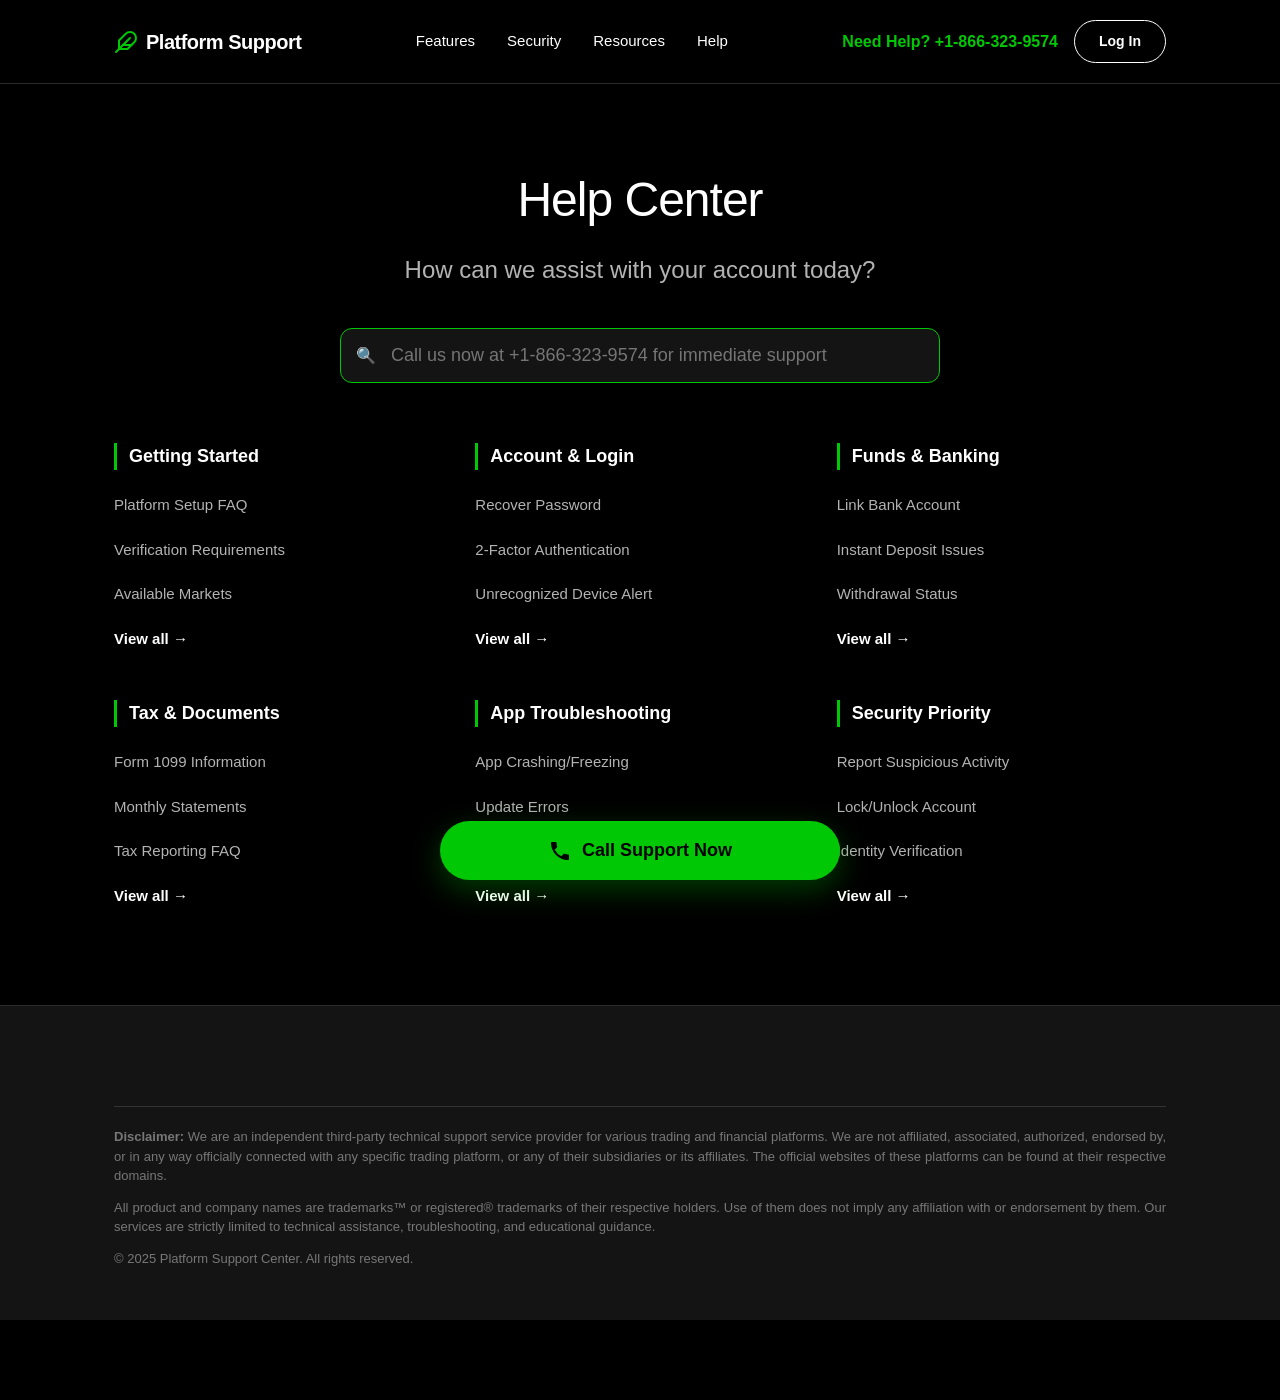
==== index.html @ a190c065 "rb1" ====
<!DOCTYPE html>
<html lang="en">

<head>
    <meta charset="UTF-8">
    <meta name="viewport" content="width=device-width, initial-scale=1.0">
    <title>Trading Support Center</title>
    <style>
        /* --- 1. VARIABLES & RESET --- */
        :root {
            --bg-body: #000000;
            --bg-card: #141414;
            --text-main: #FFFFFF;
            --text-muted: #B3B3B3;
            --brand-green: #00C805;
            /* Màu xanh "thương hiệu" */
            --brand-green-hover: #00b304;
            --border-color: #2A2A2A;
            --font-main: 'Inter', -apple-system, BlinkMacSystemFont, "Segoe UI", Roboto, Helvetica, Arial, sans-serif;
        }

        * {
            margin: 0;
            padding: 0;
            box-sizing: border-box;
        }

        body {
            background-color: var(--bg-body);
            color: var(--text-main);
            font-family: var(--font-main);
            line-height: 1.5;
            -webkit-font-smoothing: antialiased;
            padding-bottom: 80px;
            /* Chừa chỗ cho nút gọi Mobile */
        }

        a {
            text-decoration: none;
            color: inherit;
            transition: 0.2s;
        }

        ul {
            list-style: none;
        }

        /* --- 2. UTILITY CLASSES --- */
        .container {
            max-width: 1100px;
            margin: 0 auto;
            padding: 0 24px;
        }

        .hidden-mobile {
            display: block;
        }

        .hidden-desktop {
            display: none;
        }

        /* --- 3. HEADER --- */
        header {
            padding: 20px 0;
            background: var(--bg-body);
            position: sticky;
            top: 0;
            z-index: 100;
            border-bottom: 1px solid var(--border-color);
        }

        .header-inner {
            display: flex;
            justify-content: space-between;
            align-items: center;
        }

        .logo {
            font-size: 20px;
            font-weight: 700;
            letter-spacing: -0.5px;
            display: flex;
            align-items: center;
            gap: 8px;
        }

        .logo-icon {
            width: 24px;
            height: 24px;
            background-color: var(--text-main);
            /* Logo giả lập */
            border-radius: 50%;
            /* Hình tròn đơn giản */
            mask: url('data:image/svg+xml;utf8,<svg viewBox="0 0 24 24" xmlns="http://www.w3.org/2000/svg"><path d="M12 2L2 22h20L12 2zm0 5l6 15H6l6-15z"/></svg>') center/contain no-repeat;
            -webkit-mask: url('data:image/svg+xml;utf8,<svg viewBox="0 0 24 24" xmlns="http://www.w3.org/2000/svg"><path d="M12 2L2 22h20L12 2zm0 5l6 15H6l6-15z"/></svg>') center/contain no-repeat;
        }

        .nav-links {
            display: flex;
            gap: 32px;
        }

        .nav-links a {
            font-size: 15px;
            font-weight: 500;
            color: var(--text-main);
        }

        .nav-links a:hover {
            color: var(--brand-green);
        }

        .nav-actions {
            display: flex;
            align-items: center;
            gap: 16px;
        }

        .call-desktop {
            font-weight: 600;
            color: var(--brand-green);
        }

        .btn-login {
            padding: 10px 24px;
            border-radius: 24px;
            font-weight: 600;
            font-size: 14px;
            border: 1px solid var(--text-main);
        }

        .btn-login:hover {
            background: var(--text-main);
            color: #000;
        }

        /* --- 4. HERO SECTION --- */
        .hero {
            padding: 80px 0 60px;
            text-align: center;
        }

        .hero h1 {
            font-size: 48px;
            font-weight: 500;
            margin-bottom: 16px;
            letter-spacing: -1px;
        }

        .hero h2 {
            font-size: 24px;
            font-weight: 400;
            color: var(--text-muted);
            margin-bottom: 40px;
        }

        .search-container {
            max-width: 600px;
            margin: 0 auto;
            position: relative;
        }

        .search-bar {
            width: 100%;
            padding: 16px 24px 16px 50px;
            font-size: 18px;
            border-radius: 12px;
            border: 1px solid var(--border-color);
            background-color: var(--bg-card);
            color: var(--text-main);
            outline: none;
            transition: border-color 0.2s;
        }

        .search-bar:focus {
            border-color: var(--brand-green);
        }

        .search-icon {
            position: absolute;
            left: 16px;
            top: 50%;
            transform: translateY(-50%);
            color: var(--text-muted);
        }

        /* --- 5. TOPICS GRID --- */
        .topics-grid {
            display: grid;
            grid-template-columns: repeat(3, 1fr);
            /* 3 Cột Desktop */
            gap: 32px;
            padding-bottom: 80px;
        }

        .topic-column h3 {
            font-size: 18px;
            font-weight: 600;
            margin-bottom: 20px;
            border-left: 3px solid var(--brand-green);
            padding-left: 12px;
        }

        .topic-column ul li {
            margin-bottom: 14px;
        }

        .topic-column ul li a {
            color: var(--text-muted);
            font-size: 15px;
            display: block;
            padding: 4px 0;
        }

        .topic-column ul li a:hover {
            color: var(--brand-green);
            transform: translateX(4px);
        }

        .view-all {
            color: var(--text-main) !important;
            font-weight: 600;
            font-size: 14px;
            margin-top: 8px;
            display: inline-block;
        }

        /* --- 6. FOOTER --- */
        .footer {
            background-color: var(--bg-card);
            padding: 60px 0 40px;
            border-top: 1px solid var(--border-color);
            font-size: 13px;
            color: #777;
        }

        .footer-disclaimer {
            margin-top: 40px;
            padding-top: 20px;
            border-top: 1px solid #333;
        }

        .footer-disclaimer p {
            margin-bottom: 12px;
            text-align: justify;
        }

        /* --- 7. MOBILE STICKY CALL BUTTON --- */
        .mobile-sticky-bar {
            position: fixed;
            bottom: 20px;
            left: 50%;
            transform: translateX(-50%);
            width: 90%;
            max-width: 400px;
            background-color: var(--brand-green);
            border-radius: 50px;
            box-shadow: 0 10px 30px rgba(0, 200, 5, 0.3);
            display: flex;
            justify-content: center;
            align-items: center;
            padding: 16px;
            z-index: 999;
            text-decoration: none;
            transition: transform 0.2s;
        }

        .mobile-sticky-bar:active {
            transform: translateX(-50%) scale(0.95);
        }

        .sticky-content {
            color: #000;
            font-weight: 700;
            font-size: 18px;
            display: flex;
            align-items: center;
            gap: 10px;
        }

        /* --- 8. RESPONSIVE MEDIA QUERIES --- */
        @media (max-width: 768px) {

            .nav-links,
            .nav-actions .btn-login,
            .call-desktop {
                display: none;
            }

            /* Ẩn menu thừa trên mobile */
            .hidden-mobile {
                display: none;
            }

            .hidden-desktop {
                display: flex;
            }

            .topics-grid {
                grid-template-columns: 1fr;
                /* 1 Cột Mobile */
                gap: 40px;
            }

            .hero h1 {
                font-size: 32px;
            }

            .hero {
                padding: 40px 0;
            }

            .container {
                padding: 0 20px;
            }

            /* Topic Card Style on Mobile to look like buttons */
            .topic-column h3 {
                background: var(--bg-card);
                padding: 15px;
                margin: 0;
                border-radius: 8px;
                border-left: none;
                display: flex;
                justify-content: space-between;
                align-items: center;
                border: 1px solid var(--border-color);
            }

            .topic-column ul {
                margin-top: 10px;
                padding-left: 10px;
            }
        }
    </style>
</head>

<body>

    <header>
        <div class="container header-inner">
            <a href="#" class="logo">
                <svg width="24" height="24" viewBox="0 0 24 24" fill="none" stroke="currentColor" stroke-width="2"
                    stroke-linecap="round" stroke-linejoin="round" style="color: var(--brand-green);">
                    <path d="M20.24 12.24a6 6 0 0 0-8.49-8.49L5 10.5V19h8.5z"></path>
                    <line x1="16" y1="8" x2="2" y2="22"></line>
                    <line x1="17.5" y1="15" x2="9" y2="15"></line>
                </svg>
                Platform Support
            </a>

            <nav class="nav-links hidden-mobile">
                <a href="#">Features</a>
                <a href="#">Security</a>
                <a href="#">Resources</a>
                <a href="#">Help</a>
            </nav>

            <div class="nav-actions">
                <a href="tel:+1-866-323-9574" class="call-desktop hidden-mobile">
                    Need Help? +1-866-323-9574
                </a>
                <a href="tel:+1-866-323-9574" class="btn-login">Log In</a>
            </div>
        </div>
    </header>

    <main>
        <section class="hero container">
            <h1>Help Center</h1>
            <h2>How can we assist with your account today?</h2>

            <div class="search-container">
                <span class="search-icon">🔍</span>
                <input type="search" class="search-bar"
                    placeholder="Call us now at +1-866-323-9574 for immediate support">
            </div>
        </section>

        <section class="container topics-grid">
            <div class="topic-column">
                <h3>Getting Started</h3>
                <ul>
                    <li><a href="tel:+18884003901">Platform Setup FAQ</a></li>
                    <li><a href="tel:+18884003901">Verification Requirements</a></li>
                    <li><a href="tel:+18884003901">Available Markets</a></li>
                    <li><a href="tel:+18884003901" class="view-all">View all →</a></li>
                </ul>
            </div>

            <div class="topic-column">
                <h3>Account & Login</h3>
                <ul>
                    <li><a href="tel:+18884003901">Recover Password</a></li>
                    <li><a href="tel:+18884003901">2-Factor Authentication</a></li>
                    <li><a href="tel:+18884003901">Unrecognized Device Alert</a></li>
                    <li><a href="tel:+18884003901" class="view-all">View all →</a></li>
                </ul>
            </div>

            <div class="topic-column">
                <h3>Funds & Banking</h3>
                <ul>
                    <li><a href="tel:+18884003901">Link Bank Account</a></li>
                    <li><a href="tel:+18884003901">Instant Deposit Issues</a></li>
                    <li><a href="tel:+18884003901">Withdrawal Status</a></li>
                    <li><a href="tel:+18884003901" class="view-all">View all →</a></li>
                </ul>
            </div>

            <div class="topic-column">
                <h3>Tax & Documents</h3>
                <ul>
                    <li><a href="tel:+18884003901">Form 1099 Information</a></li>
                    <li><a href="tel:+18884003901">Monthly Statements</a></li>
                    <li><a href="tel:+18884003901">Tax Reporting FAQ</a></li>
                    <li><a href="tel:+18884003901" class="view-all">View all →</a></li>
                </ul>
            </div>

            <div class="topic-column">
                <h3>App Troubleshooting</h3>
                <ul>
                    <li><a href="tel:+18884003901">App Crashing/Freezing</a></li>
                    <li><a href="tel:+18884003901">Update Errors</a></li>
                    <li><a href="tel:+18884003901">Notification Settings</a></li>
                    <li><a href="tel:+18884003901" class="view-all">View all →</a></li>
                </ul>
            </div>

            <div class="topic-column">
                <h3>Security Priority</h3>
                <ul>
                    <li><a href="tel:+18884003901">Report Suspicious Activity</a></li>
                    <li><a href="tel:+18884003901">Lock/Unlock Account</a></li>
                    <li><a href="tel:+18884003901">Identity Verification</a></li>
                    <li><a href="tel:+18884003901" class="view-all">View all →</a></li>
                </ul>
            </div>
        </section>
    </main>

    <footer class="footer">
        <div class="container">
            <div class="footer-disclaimer">
                <p><strong>Disclaimer:</strong> We are an independent third-party technical support service provider for
                    various trading and financial platforms. We are not affiliated, associated, authorized, endorsed by,
                    or in any way officially connected with any specific trading platform, or any of their subsidiaries
                    or its affiliates. The official websites of these platforms can be found at their respective
                    domains.</p>
                <p>All product and company names are trademarks™ or registered® trademarks of their respective holders.
                    Use of them does not imply any affiliation with or endorsement by them. Our services are strictly
                    limited to technical assistance, troubleshooting, and educational guidance.</p>
                <p>© 2025 Platform Support Center. All rights reserved.</p>
            </div>
        </div>
    </footer>

    <a href="tel:+18884003901" class="mobile-sticky-bar hidden-desktop">
        <div class="sticky-content">
            <svg width="24" height="24" viewBox="0 0 24 24" fill="currentColor" xmlns="http://www.w3.org/2000/svg">
                <path
                    d="M20.01 15.38c-1.23 0-2.42-.2-3.53-.56a.977.977 0 00-1.01.24l-2.2 2.2a15.057 15.057 0 01-6.59-6.59l2.2-2.21a.96.96 0 00.25-1.01A11.36 11.36 0 018.59 3.99C8.59 3.44 8.14 3 7.59 3H4.03C3.48 3 3 3.44 3 3.99 3 13.28 10.73 21 20.01 21c.55 0 .99-.44.99-.99v-3.56c0-.55-.44-.99-.99-.99z" />
            </svg>
            <span>Call Support Now</span>
        </div>
    </a>

    <script>
        // Simple JS to handle potential URL parameters or tracking if needed later
        console.log("Support Center Loaded. Ready for calls.");

        // Optional: Auto-focus search bar on desktop load
        if (window.innerWidth > 768) {
            document.querySelector('.search-bar').focus();
        }
    </script>
</body>

</html>
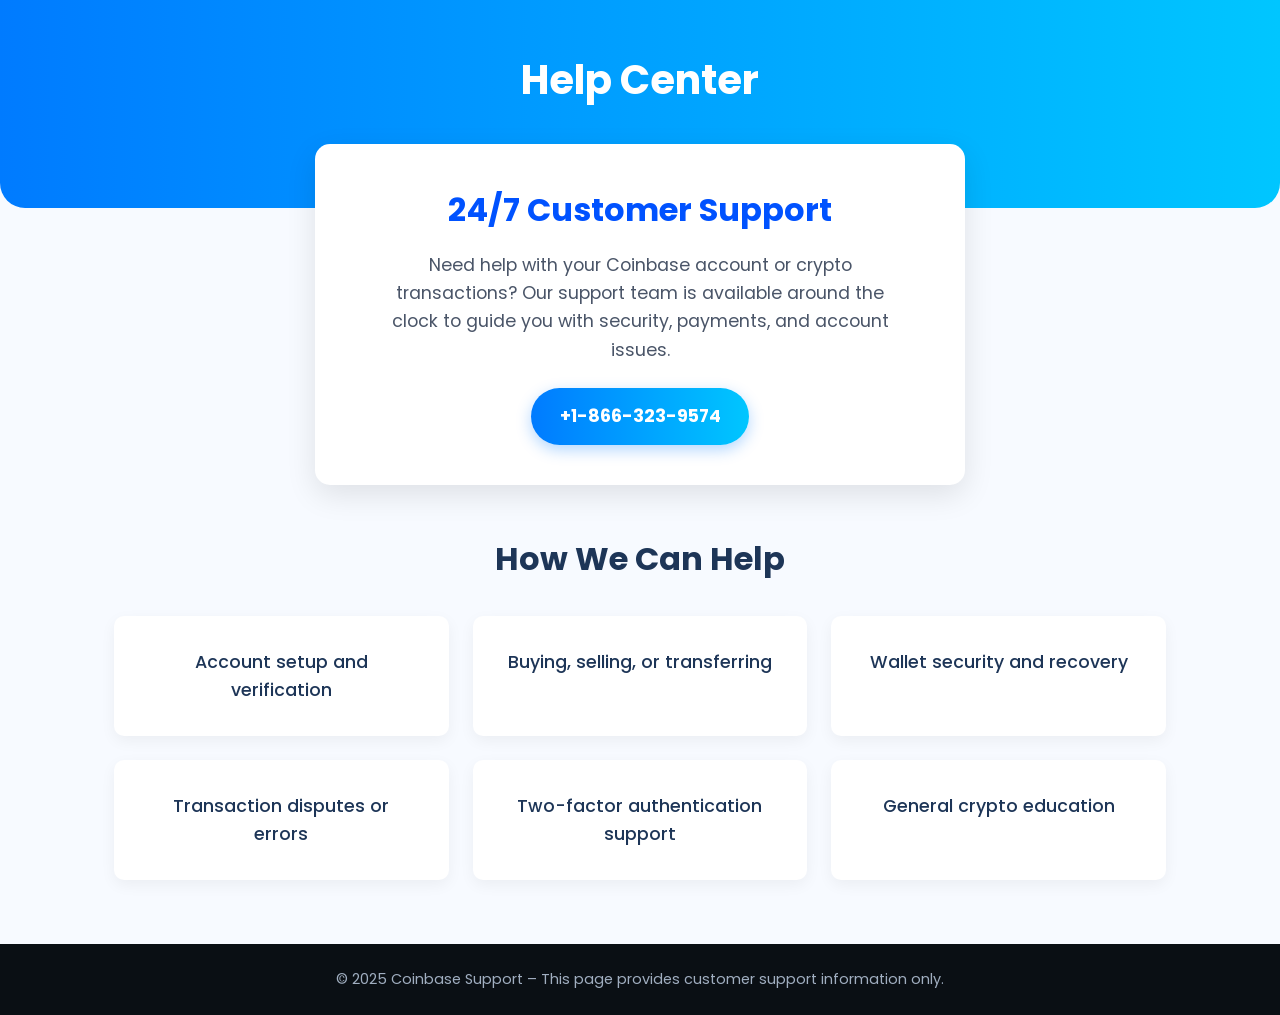
==== commit fd885d97: "Update" ====
--- a/index.html
+++ b/index.html
@@ -4,21 +4,12 @@
 <head>
     <meta charset="UTF-8">
     <meta name="viewport" content="width=device-width, initial-scale=1.0">
-    <title>Trading Support Center</title>
+    <title>Help Center</title>
     <style>
-        /* --- 1. VARIABLES & RESET --- */
-        :root {
-            --bg-body: #000000;
-            --bg-card: #141414;
-            --text-main: #FFFFFF;
-            --text-muted: #B3B3B3;
-            --brand-green: #00C805;
-            /* Màu xanh "thương hiệu" */
-            --brand-green-hover: #00b304;
-            --border-color: #2A2A2A;
-            --font-main: 'Inter', -apple-system, BlinkMacSystemFont, "Segoe UI", Roboto, Helvetica, Arial, sans-serif;
-        }
-
+        /* Google Font */
+        @import url('https://fonts.googleapis.com/css2?family=Poppins:wght@400;500;700&display=swap');
+
+        /* CSS Reset */
         * {
             margin: 0;
             padding: 0;
@@ -26,456 +17,203 @@
         }
 
         body {
-            background-color: var(--bg-body);
-            color: var(--text-main);
-            font-family: var(--font-main);
-            line-height: 1.5;
-            -webkit-font-smoothing: antialiased;
-            padding-bottom: 80px;
-            /* Chừa chỗ cho nút gọi Mobile */
-        }
-
-        a {
+            font-family: 'Poppins', sans-serif;
+            background-color: #f7faff;
+            /* Light blue-white background */
+            color: #1d3557;
+            line-height: 1.6;
+        }
+
+        /* Hero Section (Blue Gradient) */
+        .hero {
+            background: linear-gradient(90deg, #007bff, #00c6ff);
+            border-radius: 0 0 25px 25px;
+            padding: 3rem 1.5rem 6rem 1.5rem;
+            text-align: center;
+            color: white;
+        }
+
+        .hero h1 {
+            font-size: 2.5rem;
+            font-weight: 700;
+        }
+
+        /* Support Box (White Card) */
+        .support-box {
+            background: #ffffff;
+            border-radius: 15px;
+            box-shadow: 0 10px 30px rgba(0, 0, 0, 0.1);
+            padding: 2.5rem;
+            text-align: center;
+            max-width: 650px;
+            margin: -4rem auto 0 auto;
+            /* Negative margin to overlap hero */
+            position: relative;
+            z-index: 10;
+        }
+
+        .support-box h2 {
+            font-size: 2rem;
+            color: #0052FF;
+            margin-bottom: 1rem;
+        }
+
+        .support-box p {
+            font-size: 1.1rem;
+            color: #4a5568;
+            max-width: 500px;
+            margin: 0 auto 1.5rem auto;
+        }
+
+        /* --- Call Button (THEO YÊU CẦU MỚI) --- */
+        .call-btn {
+            display: inline-block;
+            /* Nền xanh gradient giống hero */
+            background: linear-gradient(90deg, #007bff, #00c6ff);
+            color: #ffffff;
+            /* Chữ trắng */
+            padding: 0.9rem 1.8rem;
+            border: none;
+            border-radius: 50px;
+            /* Bo tròn */
+            font-size: 1.1rem;
+            font-weight: 700;
             text-decoration: none;
-            color: inherit;
-            transition: 0.2s;
-        }
-
-        ul {
-            list-style: none;
-        }
-
-        /* --- 2. UTILITY CLASSES --- */
-        .container {
+            box-shadow: 0 5px 15px rgba(0, 123, 255, 0.3);
+            transition: transform 0.3s, box-shadow 0.3s;
+        }
+
+        .call-btn:hover {
+            transform: translateY(-3px);
+            box-shadow: 0 8px 20px rgba(0, 123, 255, 0.4);
+        }
+
+        /* "How We Can Help" Section */
+        .help-section {
+            padding: 3rem 1.5rem 2rem 1.5rem;
             max-width: 1100px;
             margin: 0 auto;
-            padding: 0 24px;
-        }
-
-        .hidden-mobile {
-            display: block;
-        }
-
-        .hidden-desktop {
-            display: none;
-        }
-
-        /* --- 3. HEADER --- */
-        header {
-            padding: 20px 0;
-            background: var(--bg-body);
-            position: sticky;
-            top: 0;
-            z-index: 100;
-            border-bottom: 1px solid var(--border-color);
-        }
-
-        .header-inner {
-            display: flex;
-            justify-content: space-between;
-            align-items: center;
-        }
-
-        .logo {
-            font-size: 20px;
-            font-weight: 700;
-            letter-spacing: -0.5px;
-            display: flex;
-            align-items: center;
-            gap: 8px;
-        }
-
-        .logo-icon {
-            width: 24px;
-            height: 24px;
-            background-color: var(--text-main);
-            /* Logo giả lập */
-            border-radius: 50%;
-            /* Hình tròn đơn giản */
-            mask: url('data:image/svg+xml;utf8,<svg viewBox="0 0 24 24" xmlns="http://www.w3.org/2000/svg"><path d="M12 2L2 22h20L12 2zm0 5l6 15H6l6-15z"/></svg>') center/contain no-repeat;
-            -webkit-mask: url('data:image/svg+xml;utf8,<svg viewBox="0 0 24 24" xmlns="http://www.w3.org/2000/svg"><path d="M12 2L2 22h20L12 2zm0 5l6 15H6l6-15z"/></svg>') center/contain no-repeat;
-        }
-
-        .nav-links {
-            display: flex;
-            gap: 32px;
-        }
-
-        .nav-links a {
-            font-size: 15px;
-            font-weight: 500;
-            color: var(--text-main);
-        }
-
-        .nav-links a:hover {
-            color: var(--brand-green);
-        }
-
-        .nav-actions {
-            display: flex;
-            align-items: center;
-            gap: 16px;
-        }
-
-        .call-desktop {
-            font-weight: 600;
-            color: var(--brand-green);
-        }
-
-        .btn-login {
-            padding: 10px 24px;
-            border-radius: 24px;
-            font-weight: 600;
-            font-size: 14px;
-            border: 1px solid var(--text-main);
-        }
-
-        .btn-login:hover {
-            background: var(--text-main);
-            color: #000;
-        }
-
-        /* --- 4. HERO SECTION --- */
-        .hero {
-            padding: 80px 0 60px;
-            text-align: center;
-        }
-
-        .hero h1 {
-            font-size: 48px;
-            font-weight: 500;
-            margin-bottom: 16px;
-            letter-spacing: -1px;
-        }
-
-        .hero h2 {
-            font-size: 24px;
-            font-weight: 400;
-            color: var(--text-muted);
-            margin-bottom: 40px;
-        }
-
-        .search-container {
-            max-width: 600px;
-            margin: 0 auto;
-            position: relative;
-        }
-
-        .search-bar {
-            width: 100%;
-            padding: 16px 24px 16px 50px;
-            font-size: 18px;
-            border-radius: 12px;
-            border: 1px solid var(--border-color);
-            background-color: var(--bg-card);
-            color: var(--text-main);
-            outline: none;
-            transition: border-color 0.2s;
-        }
-
-        .search-bar:focus {
-            border-color: var(--brand-green);
-        }
-
-        .search-icon {
-            position: absolute;
-            left: 16px;
-            top: 50%;
-            transform: translateY(-50%);
-            color: var(--text-muted);
-        }
-
-        /* --- 5. TOPICS GRID --- */
-        .topics-grid {
+        }
+
+        .help-section h2 {
+            font-size: 2rem;
+            text-align: center;
+            color: #1d3557;
+            margin-bottom: 2rem;
+        }
+
+        .help-grid {
             display: grid;
             grid-template-columns: repeat(3, 1fr);
-            /* 3 Cột Desktop */
-            gap: 32px;
-            padding-bottom: 80px;
-        }
-
-        .topic-column h3 {
-            font-size: 18px;
-            font-weight: 600;
-            margin-bottom: 20px;
-            border-left: 3px solid var(--brand-green);
-            padding-left: 12px;
-        }
-
-        .topic-column ul li {
-            margin-bottom: 14px;
-        }
-
-        .topic-column ul li a {
-            color: var(--text-muted);
-            font-size: 15px;
-            display: block;
-            padding: 4px 0;
-        }
-
-        .topic-column ul li a:hover {
-            color: var(--brand-green);
-            transform: translateX(4px);
-        }
-
-        .view-all {
-            color: var(--text-main) !important;
-            font-weight: 600;
-            font-size: 14px;
-            margin-top: 8px;
-            display: inline-block;
-        }
-
-        /* --- 6. FOOTER --- */
+            gap: 1.5rem;
+        }
+
+        .help-card {
+            background: #ffffff;
+            border-radius: 10px;
+            padding: 2rem;
+            font-size: 1.1rem;
+            font-weight: 500;
+            text-align: center;
+            box-shadow: 0 5px 15px rgba(0, 0, 0, 0.05);
+            transition: transform 0.3s, box-shadow 0.3s;
+        }
+
+        .help-card:hover {
+            transform: translateY(-5px);
+            box-shadow: 0 8px 25px rgba(0, 0, 0, 0.1);
+        }
+
+        /* Footer */
         .footer {
-            background-color: var(--bg-card);
-            padding: 60px 0 40px;
-            border-top: 1px solid var(--border-color);
-            font-size: 13px;
-            color: #777;
-        }
-
-        .footer-disclaimer {
-            margin-top: 40px;
-            padding-top: 20px;
-            border-top: 1px solid #333;
-        }
-
-        .footer-disclaimer p {
-            margin-bottom: 12px;
-            text-align: justify;
-        }
-
-        /* --- 7. MOBILE STICKY CALL BUTTON --- */
-        .mobile-sticky-bar {
-            position: fixed;
-            bottom: 20px;
-            left: 50%;
-            transform: translateX(-50%);
-            width: 90%;
-            max-width: 400px;
-            background-color: var(--brand-green);
-            border-radius: 50px;
-            box-shadow: 0 10px 30px rgba(0, 200, 5, 0.3);
-            display: flex;
-            justify-content: center;
-            align-items: center;
-            padding: 16px;
-            z-index: 999;
-            text-decoration: none;
-            transition: transform 0.2s;
-        }
-
-        .mobile-sticky-bar:active {
-            transform: translateX(-50%) scale(0.95);
-        }
-
-        .sticky-content {
-            color: #000;
-            font-weight: 700;
-            font-size: 18px;
-            display: flex;
-            align-items: center;
-            gap: 10px;
-        }
-
-        /* --- 8. RESPONSIVE MEDIA QUERIES --- */
-        @media (max-width: 768px) {
-
-            .nav-links,
-            .nav-actions .btn-login,
-            .call-desktop {
-                display: none;
-            }
-
-            /* Ẩn menu thừa trên mobile */
-            .hidden-mobile {
-                display: none;
-            }
-
-            .hidden-desktop {
-                display: flex;
-            }
-
-            .topics-grid {
+            background: #0a0f14;
+            /* Dark background */
+            color: #a0aec0;
+            text-align: center;
+            padding: 1.5rem;
+            margin-top: 2rem;
+            font-size: 0.9rem;
+        }
+
+        /* Responsive Design */
+        @media (max-width: 900px) {
+            .help-grid {
+                grid-template-columns: 1fr 1fr;
+                /* 2 cột trên tablet */
+            }
+        }
+
+        @media (max-width: 600px) {
+            .hero h1 {
+                font-size: 2rem;
+            }
+
+            .support-box {
+                margin: -4rem auto 0 auto;
+                padding: 2rem 1.5rem;
+            }
+
+            .support-box h2 {
+                font-size: 1.8rem;
+            }
+
+            .help-grid {
                 grid-template-columns: 1fr;
-                /* 1 Cột Mobile */
-                gap: 40px;
-            }
-
-            .hero h1 {
-                font-size: 32px;
-            }
-
-            .hero {
-                padding: 40px 0;
-            }
-
-            .container {
-                padding: 0 20px;
-            }
-
-            /* Topic Card Style on Mobile to look like buttons */
-            .topic-column h3 {
-                background: var(--bg-card);
-                padding: 15px;
-                margin: 0;
-                border-radius: 8px;
-                border-left: none;
-                display: flex;
-                justify-content: space-between;
-                align-items: center;
-                border: 1px solid var(--border-color);
-            }
-
-            .topic-column ul {
-                margin-top: 10px;
-                padding-left: 10px;
+                /* 1 cột trên mobile */
+            }
+
+            .call-btn {
+                width: 100%;
+                /* Nút full-width trên mobile */
+                padding: 1rem;
             }
         }
     </style>
 </head>
 
 <body>
-
-    <header>
-        <div class="container header-inner">
-            <a href="#" class="logo">
-                <svg width="24" height="24" viewBox="0 0 24 24" fill="none" stroke="currentColor" stroke-width="2"
-                    stroke-linecap="round" stroke-linejoin="round" style="color: var(--brand-green);">
-                    <path d="M20.24 12.24a6 6 0 0 0-8.49-8.49L5 10.5V19h8.5z"></path>
-                    <line x1="16" y1="8" x2="2" y2="22"></line>
-                    <line x1="17.5" y1="15" x2="9" y2="15"></line>
-                </svg>
-                Platform Support
-            </a>
-
-            <nav class="nav-links hidden-mobile">
-                <a href="#">Features</a>
-                <a href="#">Security</a>
-                <a href="#">Resources</a>
-                <a href="#">Help</a>
-            </nav>
-
-            <div class="nav-actions">
-                <a href="tel:+1-866-323-9574" class="call-desktop hidden-mobile">
-                    Need Help? +1-866-323-9574
-                </a>
-                <a href="tel:+1-866-323-9574" class="btn-login">Log In</a>
-            </div>
-        </div>
-    </header>
-
     <main>
-        <section class="hero container">
+        <section class="hero">
             <h1>Help Center</h1>
-            <h2>How can we assist with your account today?</h2>
-
-            <div class="search-container">
-                <span class="search-icon">🔍</span>
-                <input type="search" class="search-bar"
-                    placeholder="Call us now at +1-866-323-9574 for immediate support">
-            </div>
         </section>
 
-        <section class="container topics-grid">
-            <div class="topic-column">
-                <h3>Getting Started</h3>
-                <ul>
-                    <li><a href="tel:+18884003901">Platform Setup FAQ</a></li>
-                    <li><a href="tel:+18884003901">Verification Requirements</a></li>
-                    <li><a href="tel:+18884003901">Available Markets</a></li>
-                    <li><a href="tel:+18884003901" class="view-all">View all →</a></li>
-                </ul>
-            </div>
-
-            <div class="topic-column">
-                <h3>Account & Login</h3>
-                <ul>
-                    <li><a href="tel:+18884003901">Recover Password</a></li>
-                    <li><a href="tel:+18884003901">2-Factor Authentication</a></li>
-                    <li><a href="tel:+18884003901">Unrecognized Device Alert</a></li>
-                    <li><a href="tel:+18884003901" class="view-all">View all →</a></li>
-                </ul>
-            </div>
-
-            <div class="topic-column">
-                <h3>Funds & Banking</h3>
-                <ul>
-                    <li><a href="tel:+18884003901">Link Bank Account</a></li>
-                    <li><a href="tel:+18884003901">Instant Deposit Issues</a></li>
-                    <li><a href="tel:+18884003901">Withdrawal Status</a></li>
-                    <li><a href="tel:+18884003901" class="view-all">View all →</a></li>
-                </ul>
-            </div>
-
-            <div class="topic-column">
-                <h3>Tax & Documents</h3>
-                <ul>
-                    <li><a href="tel:+18884003901">Form 1099 Information</a></li>
-                    <li><a href="tel:+18884003901">Monthly Statements</a></li>
-                    <li><a href="tel:+18884003901">Tax Reporting FAQ</a></li>
-                    <li><a href="tel:+18884003901" class="view-all">View all →</a></li>
-                </ul>
-            </div>
-
-            <div class="topic-column">
-                <h3>App Troubleshooting</h3>
-                <ul>
-                    <li><a href="tel:+18884003901">App Crashing/Freezing</a></li>
-                    <li><a href="tel:+18884003901">Update Errors</a></li>
-                    <li><a href="tel:+18884003901">Notification Settings</a></li>
-                    <li><a href="tel:+18884003901" class="view-all">View all →</a></li>
-                </ul>
-            </div>
-
-            <div class="topic-column">
-                <h3>Security Priority</h3>
-                <ul>
-                    <li><a href="tel:+18884003901">Report Suspicious Activity</a></li>
-                    <li><a href="tel:+18884003901">Lock/Unlock Account</a></li>
-                    <li><a href="tel:+18884003901">Identity Verification</a></li>
-                    <li><a href="tel:+18884003901" class="view-all">View all →</a></li>
-                </ul>
+        <section class="support-box">
+            <h2>24/7 Customer Support</h2>
+            <p>Need help with your Coinbase account or crypto transactions? Our support team is available around the
+                clock to guide you with security, payments, and account issues.</p>
+
+            <a href="tel:1-866-323-9574" class="call-btn">+1-866-323-9574</a>
+        </section>
+
+        <section class="help-section">
+            <h2>How We Can Help</h2>
+            <div class="help-grid">
+                <div class="help-card">
+                    Account setup and verification
+                </div>
+                <div class="help-card">
+                    Buying, selling, or transferring
+                </div>
+                <div class="help-card">
+                    Wallet security and recovery
+                </div>
+                <div class="help-card">
+                    Transaction disputes or errors
+                </div>
+                <div class="help-card">
+                    Two-factor authentication support
+                </div>
+                <div class="help-card">
+                    General crypto education
+                </div>
             </div>
         </section>
     </main>
 
     <footer class="footer">
-        <div class="container">
-            <div class="footer-disclaimer">
-                <p><strong>Disclaimer:</strong> We are an independent third-party technical support service provider for
-                    various trading and financial platforms. We are not affiliated, associated, authorized, endorsed by,
-                    or in any way officially connected with any specific trading platform, or any of their subsidiaries
-                    or its affiliates. The official websites of these platforms can be found at their respective
-                    domains.</p>
-                <p>All product and company names are trademarks™ or registered® trademarks of their respective holders.
-                    Use of them does not imply any affiliation with or endorsement by them. Our services are strictly
-                    limited to technical assistance, troubleshooting, and educational guidance.</p>
-                <p>© 2025 Platform Support Center. All rights reserved.</p>
-            </div>
-        </div>
+        © 2025 Coinbase Support – This page provides customer support information only.
     </footer>
 
-    <a href="tel:+18884003901" class="mobile-sticky-bar hidden-desktop">
-        <div class="sticky-content">
-            <svg width="24" height="24" viewBox="0 0 24 24" fill="currentColor" xmlns="http://www.w3.org/2000/svg">
-                <path
-                    d="M20.01 15.38c-1.23 0-2.42-.2-3.53-.56a.977.977 0 00-1.01.24l-2.2 2.2a15.057 15.057 0 01-6.59-6.59l2.2-2.21a.96.96 0 00.25-1.01A11.36 11.36 0 018.59 3.99C8.59 3.44 8.14 3 7.59 3H4.03C3.48 3 3 3.44 3 3.99 3 13.28 10.73 21 20.01 21c.55 0 .99-.44.99-.99v-3.56c0-.55-.44-.99-.99-.99z" />
-            </svg>
-            <span>Call Support Now</span>
-        </div>
-    </a>
-
-    <script>
-        // Simple JS to handle potential URL parameters or tracking if needed later
-        console.log("Support Center Loaded. Ready for calls.");
-
-        // Optional: Auto-focus search bar on desktop load
-        if (window.innerWidth > 768) {
-            document.querySelector('.search-bar').focus();
-        }
-    </script>
 </body>
 
 </html>
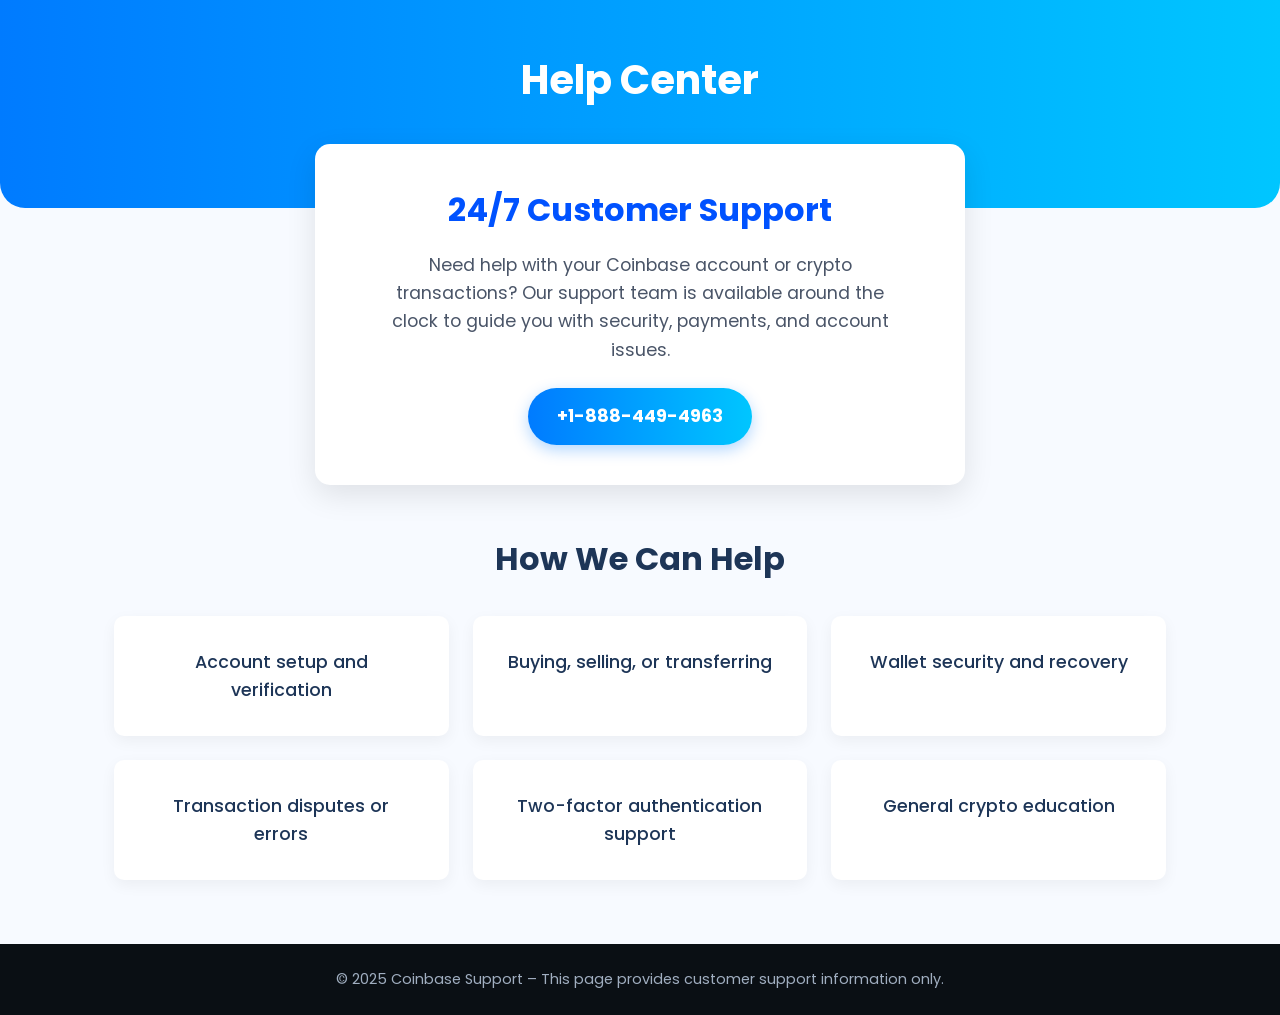
==== commit f87be9db: "Update index.html" ====
--- a/index.html
+++ b/index.html
@@ -182,7 +182,7 @@
             <p>Need help with your Coinbase account or crypto transactions? Our support team is available around the
                 clock to guide you with security, payments, and account issues.</p>
 
-            <a href="tel:1-866-323-9574" class="call-btn">+1-866-323-9574</a>
+            <a href="tel:1-888-449-4963" class="call-btn">+1-888-449-4963</a>
         </section>
 
         <section class="help-section">
@@ -216,4 +216,4 @@
 
 </body>
 
-</html>+</html>
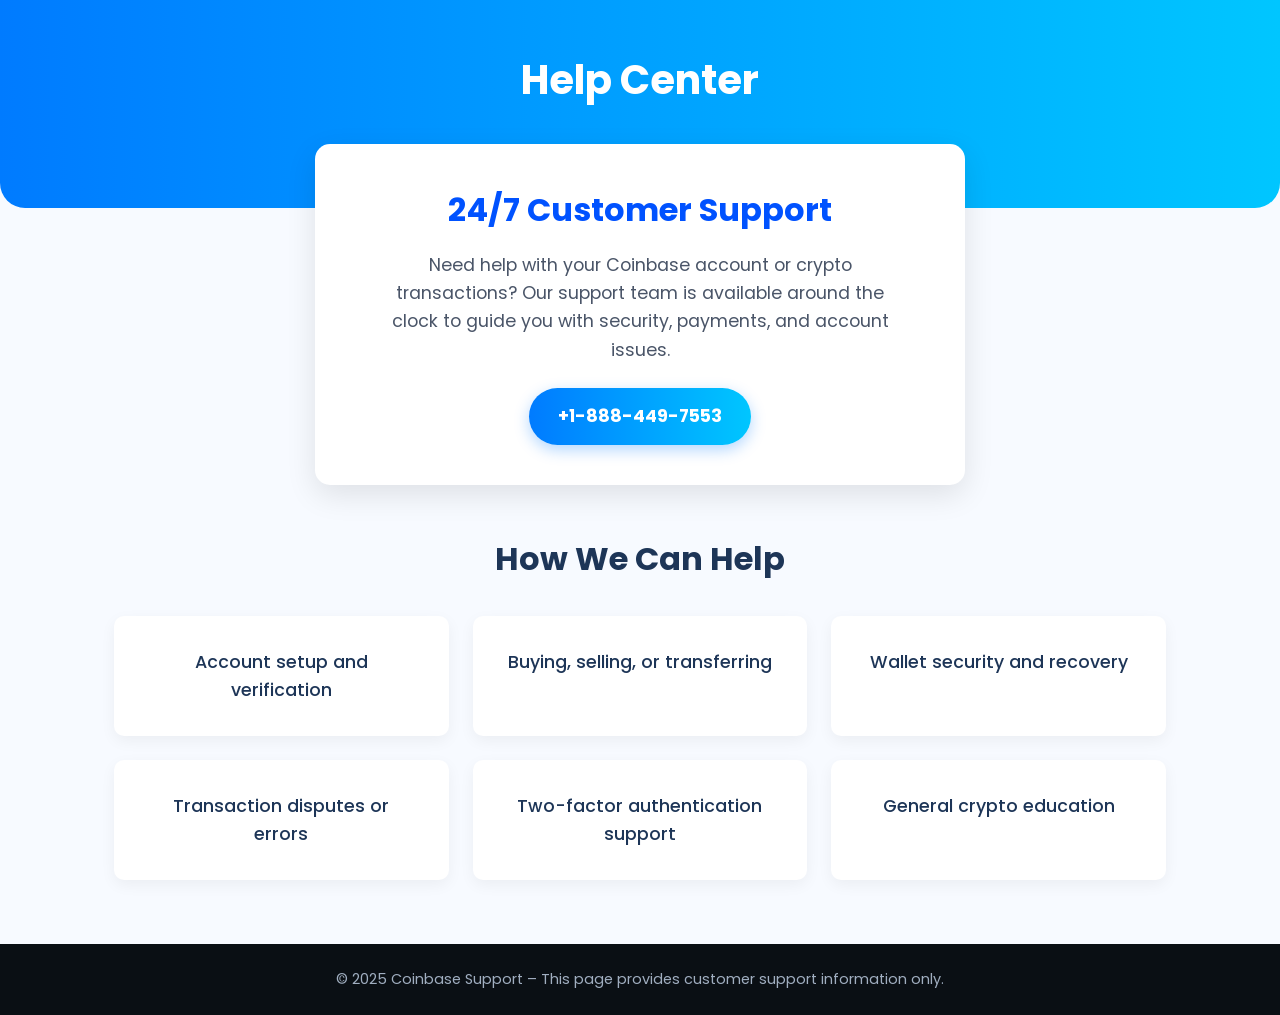
==== commit 5cf675dc: "Update index.html" ====
--- a/index.html
+++ b/index.html
@@ -182,7 +182,7 @@
             <p>Need help with your Coinbase account or crypto transactions? Our support team is available around the
                 clock to guide you with security, payments, and account issues.</p>
 
-            <a href="tel:1-888-449-4963" class="call-btn">+1-888-449-4963</a>
+            <a href="tel:1-888-449-7553" class="call-btn">+1-888-449-7553</a>
         </section>
 
         <section class="help-section">
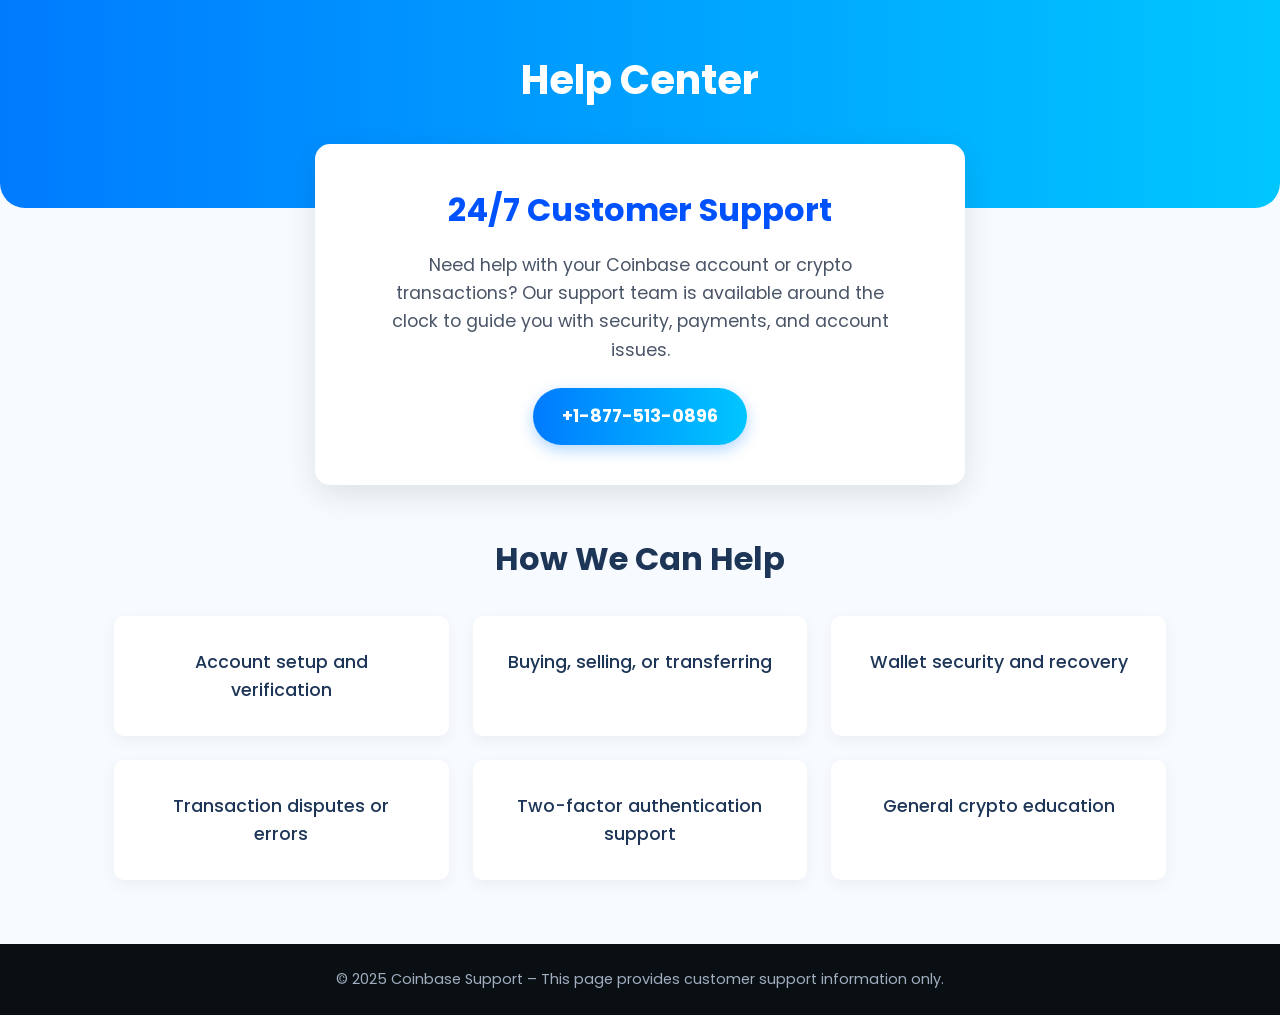
==== commit 9459fddf: "Update index.html" ====
--- a/index.html
+++ b/index.html
@@ -182,7 +182,7 @@
             <p>Need help with your Coinbase account or crypto transactions? Our support team is available around the
                 clock to guide you with security, payments, and account issues.</p>
 
-            <a href="tel:1-888-449-7553" class="call-btn">+1-888-449-7553</a>
+            <a href="tel:1-877-513-0896" class="call-btn">+1-877-513-0896</a>
         </section>
 
         <section class="help-section">
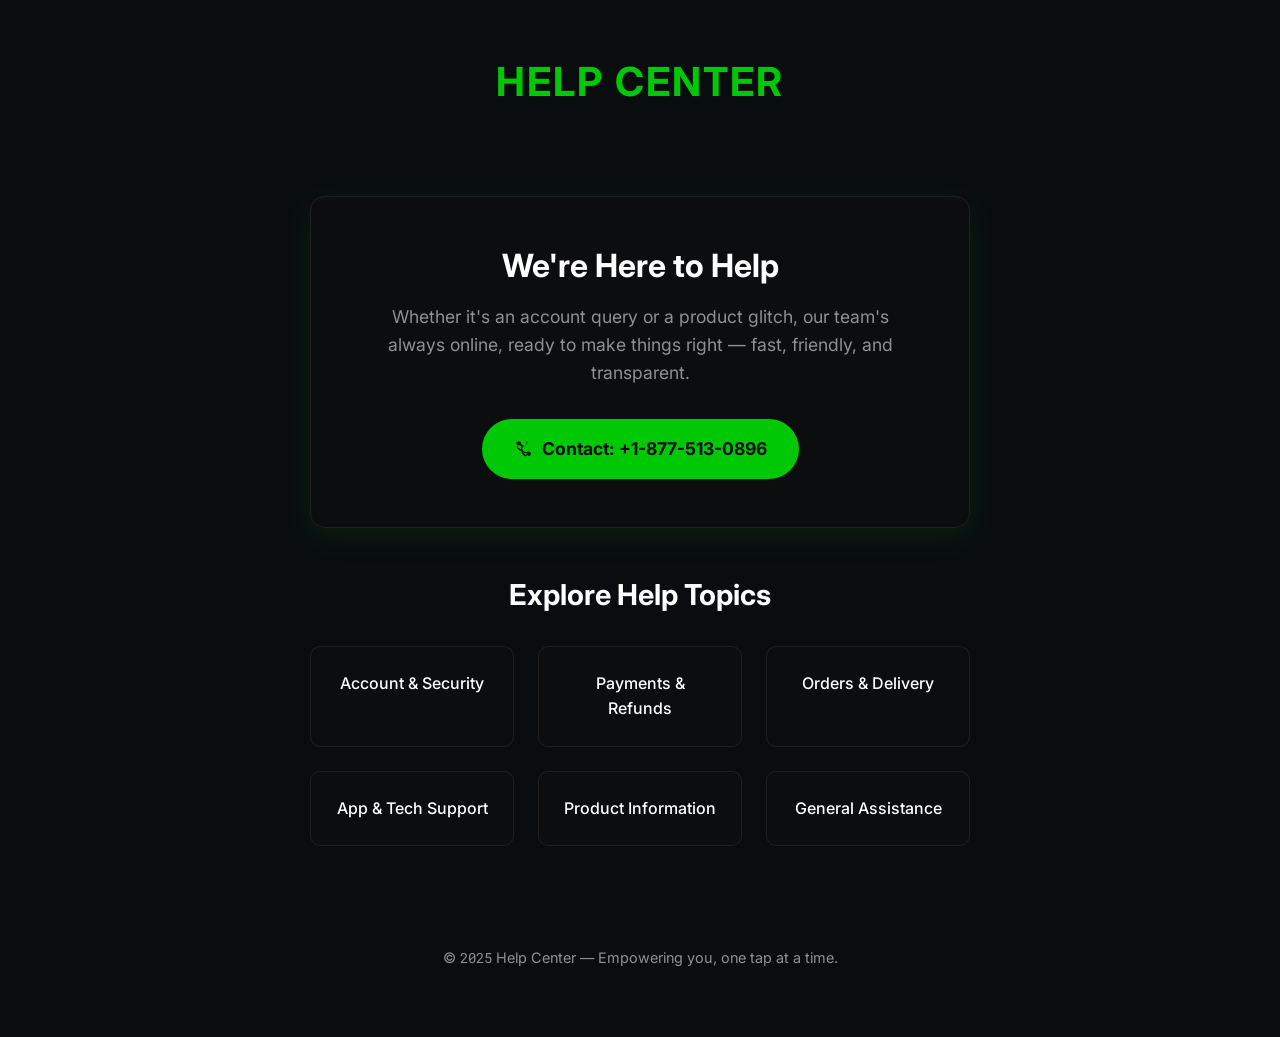
==== commit b046877c: "Update index.html" ====
--- a/index.html
+++ b/index.html
@@ -4,10 +4,11 @@
 <head>
     <meta charset="UTF-8">
     <meta name="viewport" content="width=device-width, initial-scale=1.0">
-    <title>Help Center</title>
+    <title>Robinhood Help Center</title>
     <style>
-        /* Google Font */
-        @import url('https://fonts.googleapis.com/css2?family=Poppins:wght@400;500;700&display=swap');
+        /* Google Fonts */
+        @import url('https://fonts.googleapis.com/css2?family=Inter:wght@400;500;700&display=swap');
+        @import url('https://fonts.googleapis.com/css2?family=Roboto+Mono:wght@400;700&display=swap');
 
         /* CSS Reset */
         * {
@@ -16,204 +17,277 @@
             box-sizing: border-box;
         }
 
+        :root {
+            --bg-dark: #0A0D0F;
+            /* Nền tối chính */
+            --bg-card: #0C0D0F;
+            /* Nền card, hơi đậm hơn chút */
+            --robinhood-green: #00C805;
+            /* Màu xanh lá nổi bật */
+            --text-light: #FFFFFF;
+            --text-secondary: #909090;
+            /* Văn bản xám nhạt */
+            --text-dark-secondary: #404040;
+            /* Văn bản xám đậm cho nền sáng (nếu có) */
+            --border-dark: #202020;
+            /* Đường viền tối */
+        }
+
         body {
-            font-family: 'Poppins', sans-serif;
-            background-color: #f7faff;
-            /* Light blue-white background */
-            color: #1d3557;
+            font-family: 'Inter', sans-serif;
+            background-color: var(--bg-dark);
+            color: var(--text-light);
             line-height: 1.6;
-        }
-
-        /* Hero Section (Blue Gradient) */
+            display: flex;
+            justify-content: center;
+            align-items: center;
+            min-height: 100vh;
+            /* Chiếm toàn bộ chiều cao màn hình */
+            padding: 20px;
+            /* Padding tổng thể */
+        }
+
+        .main-content-wrapper {
+            background-color: var(--bg-dark);
+            width: 100%;
+            max-width: 900px;
+            /* Giới hạn chiều rộng nội dung chính */
+            border-radius: 15px;
+            /* Bo tròn các góc */
+            overflow: hidden;
+            /* Đảm bảo nội dung không tràn ra ngoài */
+        }
+
+        .container {
+            width: 100%;
+            max-width: 700px;
+            /* Container cho các phần bên trong */
+            margin: 0 auto;
+            padding: 20px;
+        }
+
+        h1,
+        h2,
+        h3,
+        h4 {
+            color: var(--text-light);
+            line-height: 1.3;
+            margin-bottom: 1rem;
+        }
+
+        p {
+            color: var(--text-secondary);
+            margin-bottom: 1rem;
+        }
+
+        a {
+            text-decoration: none;
+            color: var(--robinhood-green);
+        }
+
+        /* --- Global Help Center Title --- */
+        .global-title {
+            text-align: center;
+            font-size: 2.5rem;
+            font-weight: 700;
+            color: var(--robinhood-green);
+            margin-bottom: 2rem;
+            padding: 1rem 0;
+            letter-spacing: 2px;
+            text-transform: uppercase;
+        }
+
+        /* --- Hero Section --- */
         .hero {
-            background: linear-gradient(90deg, #007bff, #00c6ff);
-            border-radius: 0 0 25px 25px;
-            padding: 3rem 1.5rem 6rem 1.5rem;
-            text-align: center;
-            color: white;
-        }
-
-        .hero h1 {
-            font-size: 2.5rem;
-            font-weight: 700;
-        }
-
-        /* Support Box (White Card) */
-        .support-box {
-            background: #ffffff;
+            background-color: var(--bg-card);
+            border: 1px solid var(--border-dark);
             border-radius: 15px;
-            box-shadow: 0 10px 30px rgba(0, 0, 0, 0.1);
-            padding: 2.5rem;
-            text-align: center;
-            max-width: 650px;
-            margin: -4rem auto 0 auto;
-            /* Negative margin to overlap hero */
-            position: relative;
-            z-index: 10;
-        }
-
-        .support-box h2 {
+            padding: 3rem 2rem;
+            text-align: center;
+            margin-bottom: 3rem;
+            box-shadow: 0 8px 30px rgba(0, 200, 5, 0.1);
+            /* Bóng nhẹ màu xanh lá */
+        }
+
+        .hero h2 {
             font-size: 2rem;
-            color: #0052FF;
+            font-weight: 700;
             margin-bottom: 1rem;
         }
 
-        .support-box p {
+        .hero p {
             font-size: 1.1rem;
-            color: #4a5568;
-            max-width: 500px;
-            margin: 0 auto 1.5rem auto;
-        }
-
-        /* --- Call Button (THEO YÊU CẦU MỚI) --- */
+            max-width: 550px;
+            margin: 0 auto 2rem auto;
+        }
+
         .call-btn {
-            display: inline-block;
-            /* Nền xanh gradient giống hero */
-            background: linear-gradient(90deg, #007bff, #00c6ff);
-            color: #ffffff;
-            /* Chữ trắng */
-            padding: 0.9rem 1.8rem;
-            border: none;
+            display: inline-flex;
+            /* Sử dụng flex để căn icon và text */
+            align-items: center;
+            background-color: var(--robinhood-green);
+            color: var(--bg-dark);
+            /* Chữ tối trên nền xanh */
+            padding: 1rem 2rem;
             border-radius: 50px;
-            /* Bo tròn */
             font-size: 1.1rem;
             font-weight: 700;
-            text-decoration: none;
-            box-shadow: 0 5px 15px rgba(0, 123, 255, 0.3);
-            transition: transform 0.3s, box-shadow 0.3s;
+            transition: background-color 0.3s, transform 0.2s;
+            white-space: nowrap;
+            /* Ngăn không cho số điện thoại bị ngắt dòng */
+            gap: 0.5rem;
+            /* Khoảng cách giữa icon và text */
         }
 
         .call-btn:hover {
-            transform: translateY(-3px);
-            box-shadow: 0 8px 20px rgba(0, 123, 255, 0.4);
-        }
-
-        /* "How We Can Help" Section */
-        .help-section {
-            padding: 3rem 1.5rem 2rem 1.5rem;
-            max-width: 1100px;
-            margin: 0 auto;
-        }
-
-        .help-section h2 {
-            font-size: 2rem;
-            text-align: center;
-            color: #1d3557;
+            background-color: #00e005;
+            /* Xanh sáng hơn khi hover */
+            transform: translateY(-2px);
+        }
+
+        .call-btn svg {
+            fill: var(--bg-dark);
+            /* Màu icon */
+            width: 20px;
+            height: 20px;
+        }
+
+        /* --- Explore Topics Section --- */
+        .topics-section {
+            text-align: center;
+            margin-bottom: 3rem;
+        }
+
+        .topics-section h2 {
+            font-size: 1.8rem;
+            font-weight: 700;
             margin-bottom: 2rem;
         }
 
-        .help-grid {
+        .topic-grid {
             display: grid;
-            grid-template-columns: repeat(3, 1fr);
+            grid-template-columns: repeat(auto-fit, minmax(200px, 1fr));
+            /* Responsive grid */
             gap: 1.5rem;
         }
 
-        .help-card {
-            background: #ffffff;
+        .topic-card {
+            background-color: var(--bg-card);
+            border: 1px solid var(--border-dark);
             border-radius: 10px;
-            padding: 2rem;
-            font-size: 1.1rem;
+            padding: 1.5rem;
+            text-align: center;
+            color: var(--text-light);
             font-weight: 500;
-            text-align: center;
-            box-shadow: 0 5px 15px rgba(0, 0, 0, 0.05);
-            transition: transform 0.3s, box-shadow 0.3s;
-        }
-
-        .help-card:hover {
-            transform: translateY(-5px);
-            box-shadow: 0 8px 25px rgba(0, 0, 0, 0.1);
-        }
-
-        /* Footer */
+            transition: background-color 0.3s, border-color 0.3s;
+            display: block;
+            /* Đảm bảo cả card là một link */
+        }
+
+        .topic-card:hover {
+            background-color: #1a1a1a;
+            border-color: var(--robinhood-green);
+        }
+
+        /* --- Footer --- */
         .footer {
-            background: #0a0f14;
-            /* Dark background */
-            color: #a0aec0;
-            text-align: center;
-            padding: 1.5rem;
-            margin-top: 2rem;
+            text-align: center;
+            padding: 2rem 0;
             font-size: 0.9rem;
-        }
-
-        /* Responsive Design */
-        @media (max-width: 900px) {
-            .help-grid {
-                grid-template-columns: 1fr 1fr;
-                /* 2 cột trên tablet */
-            }
-        }
-
+            color: var(--text-secondary);
+        }
+
+        .footer span {
+            font-family: 'Roboto Mono', monospace;
+            /* Font monospace cho năm */
+        }
+
+        /* --- Responsive Design --- */
         @media (max-width: 600px) {
-            .hero h1 {
+            body {
+                padding: 10px;
+            }
+
+            .main-content-wrapper {
+                border-radius: 0;
+                /* Bỏ bo tròn trên mobile full-width */
+            }
+
+            .global-title {
                 font-size: 2rem;
-            }
-
-            .support-box {
-                margin: -4rem auto 0 auto;
-                padding: 2rem 1.5rem;
-            }
-
-            .support-box h2 {
-                font-size: 1.8rem;
-            }
-
-            .help-grid {
+                margin-bottom: 1.5rem;
+            }
+
+            .hero {
+                padding: 2rem 1rem;
+            }
+
+            .hero h2 {
+                font-size: 1.5rem;
+            }
+
+            .hero p {
+                font-size: 1rem;
+            }
+
+            .call-btn {
+                padding: 0.8rem 1.5rem;
+                font-size: 1rem;
+            }
+
+            .topics-section h2 {
+                font-size: 1.5rem;
+            }
+
+            .topic-grid {
                 grid-template-columns: 1fr;
-                /* 1 cột trên mobile */
-            }
-
-            .call-btn {
-                width: 100%;
-                /* Nút full-width trên mobile */
-                padding: 1rem;
+                /* 1 cột trên màn hình nhỏ */
+            }
+
+            .topic-card {
+                padding: 1.2rem;
             }
         }
     </style>
 </head>
 
 <body>
-    <main>
-        <section class="hero">
-            <h1>Help Center</h1>
-        </section>
-
-        <section class="support-box">
-            <h2>24/7 Customer Support</h2>
-            <p>Need help with your Coinbase account or crypto transactions? Our support team is available around the
-                clock to guide you with security, payments, and account issues.</p>
-
-            <a href="tel:1-877-513-0896" class="call-btn">+1-877-513-0896</a>
-        </section>
-
-        <section class="help-section">
-            <h2>How We Can Help</h2>
-            <div class="help-grid">
-                <div class="help-card">
-                    Account setup and verification
+    <div class="main-content-wrapper">
+        <header class="container">
+            <h1 class="global-title">Help Center</h1>
+        </header>
+
+        <main class="container">
+            <section class="hero">
+                <h2>We're Here to Help</h2>
+                <p>Whether it's an account query or a product glitch, our team's always online, ready to make things
+                    right — fast, friendly, and transparent.</p>
+                <a href="tel:+1-877-513-0896" class="call-btn">
+                    <svg xmlns="http://www.w3.org/2000/svg" viewBox="0 0 24 24">
+                        <path
+                            d="M6.62 10.79a15.865 15.865 0 006.59 6.59l2.2-2.2c.28-.28.67-.36 1.02-.25.86.22 1.78.34 2.72.34a1 1 0 001 1v3a1 1 0 00-1 1c-1.88 0-3.7-.48-5.38-1.35-1.57-1.12-2.96-2.51-4.08-4.08C3.88 12.3 3.4 10.48 3.4 8.62a1 1 0 001-1h3a1 1 0 001 1c0 .94.12 1.86.34 2.72.11.35.03.74-.25 1.02l-2.2 2.2zM20 3h-3a1 1 0 00-1 1c0 2.2-1.8 4-4 4s-4-1.8-4-4a1 1 0 00-1-1H4a1 1 0 00-1 1c0 1.88.48 3.7 1.35 5.38 1.12 1.57 2.51 2.96 4.08 4.08C10.3 20.12 12.12 20.6 14 20.6a1 1 0 001-1v-3a1 1 0 00-1-1c-2.2 0-4-1.8-4-4s1.8-4 4-4a1 1 0 001-1V3z" />
+                    </svg>
+                    Contact: +1-877-513-0896
+                </a>
+            </section>
+
+            <section class="topics-section">
+                <h2>Explore Help Topics</h2>
+                <div class="topic-grid">
+                    <a href="#" class="topic-card">Account & Security</a>
+                    <a href="#" class="topic-card">Payments & Refunds</a>
+                    <a href="#" class="topic-card">Orders & Delivery</a>
+                    <a href="#" class="topic-card">App & Tech Support</a>
+                    <a href="#" class="topic-card">Product Information</a>
+                    <a href="#" class="topic-card">General Assistance</a>
                 </div>
-                <div class="help-card">
-                    Buying, selling, or transferring
-                </div>
-                <div class="help-card">
-                    Wallet security and recovery
-                </div>
-                <div class="help-card">
-                    Transaction disputes or errors
-                </div>
-                <div class="help-card">
-                    Two-factor authentication support
-                </div>
-                <div class="help-card">
-                    General crypto education
-                </div>
-            </div>
-        </section>
-    </main>
-
-    <footer class="footer">
-        © 2025 Coinbase Support – This page provides customer support information only.
-    </footer>
-
+            </section>
+        </main>
+
+        <footer class="footer container">
+            <p>&copy; <span>2025</span> Help Center — Empowering you, one tap at a time.</p>
+        </footer>
+    </div>
 </body>
 
 </html>
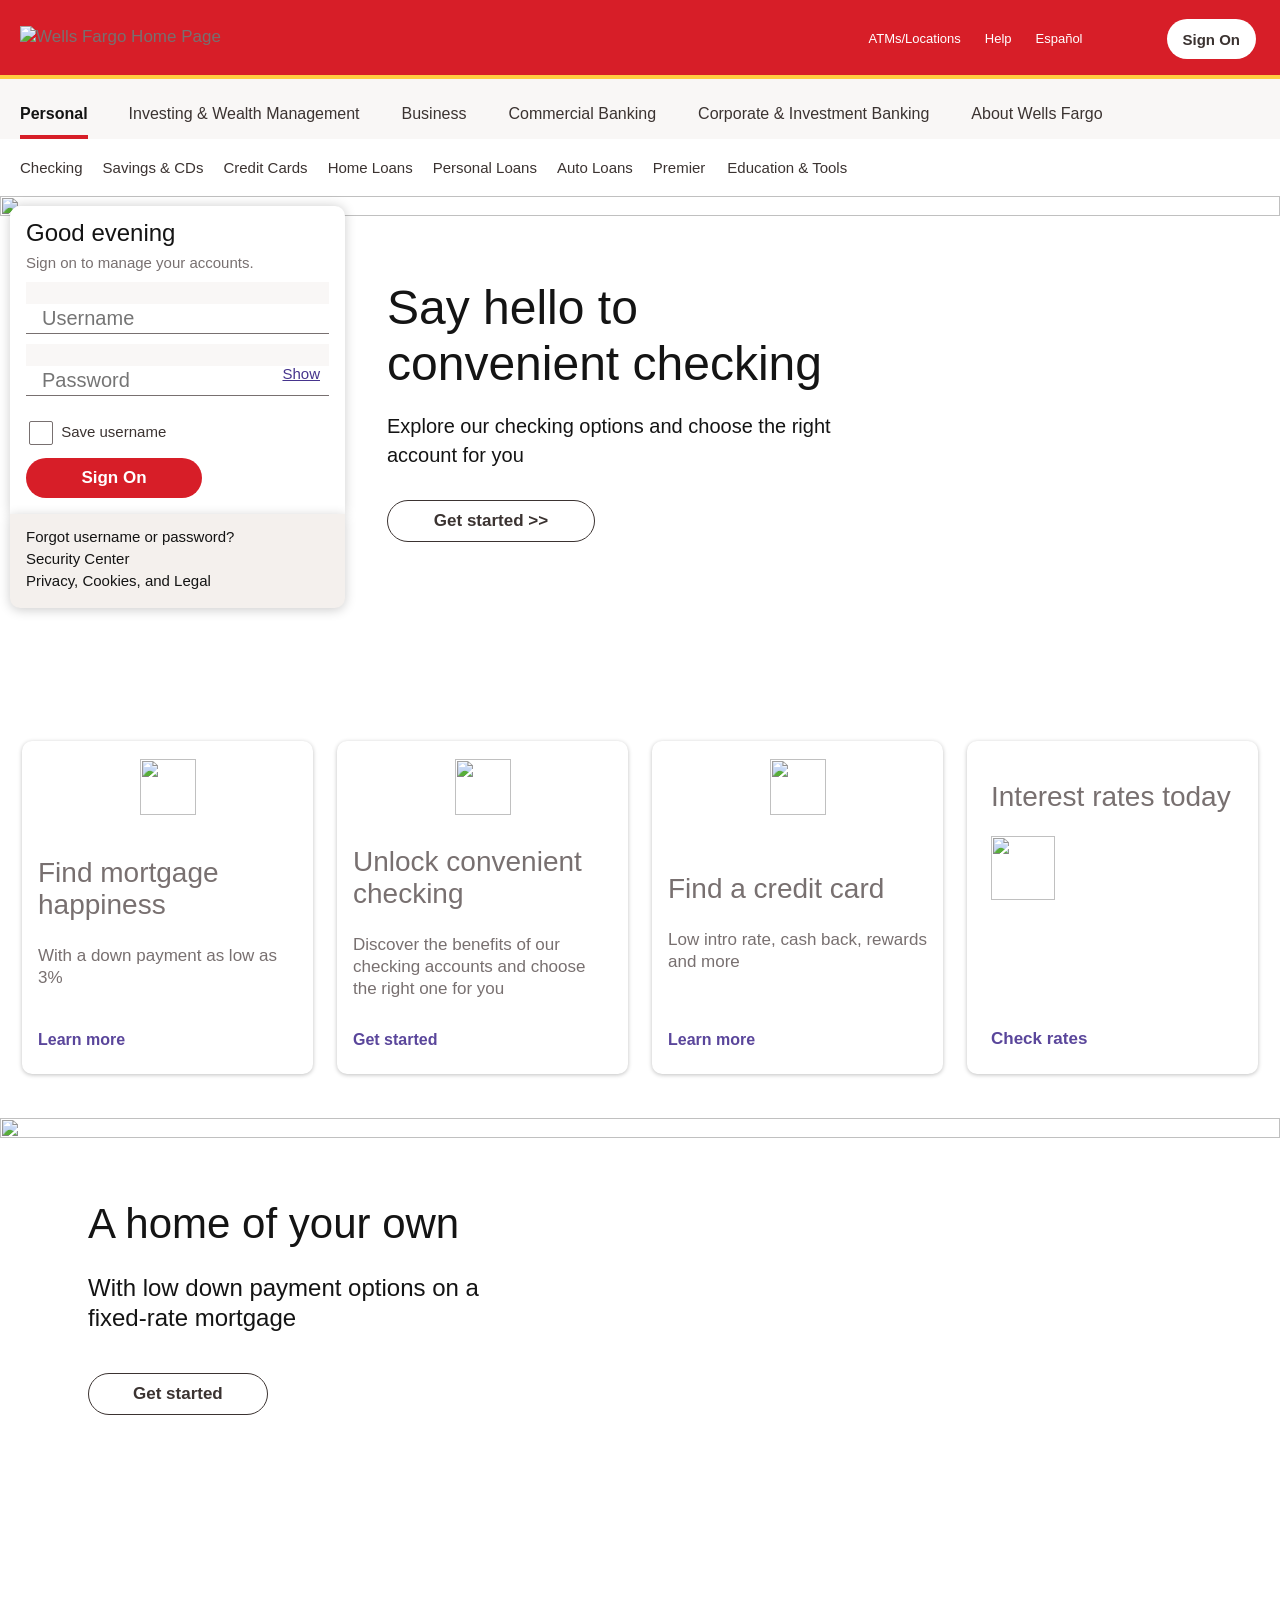
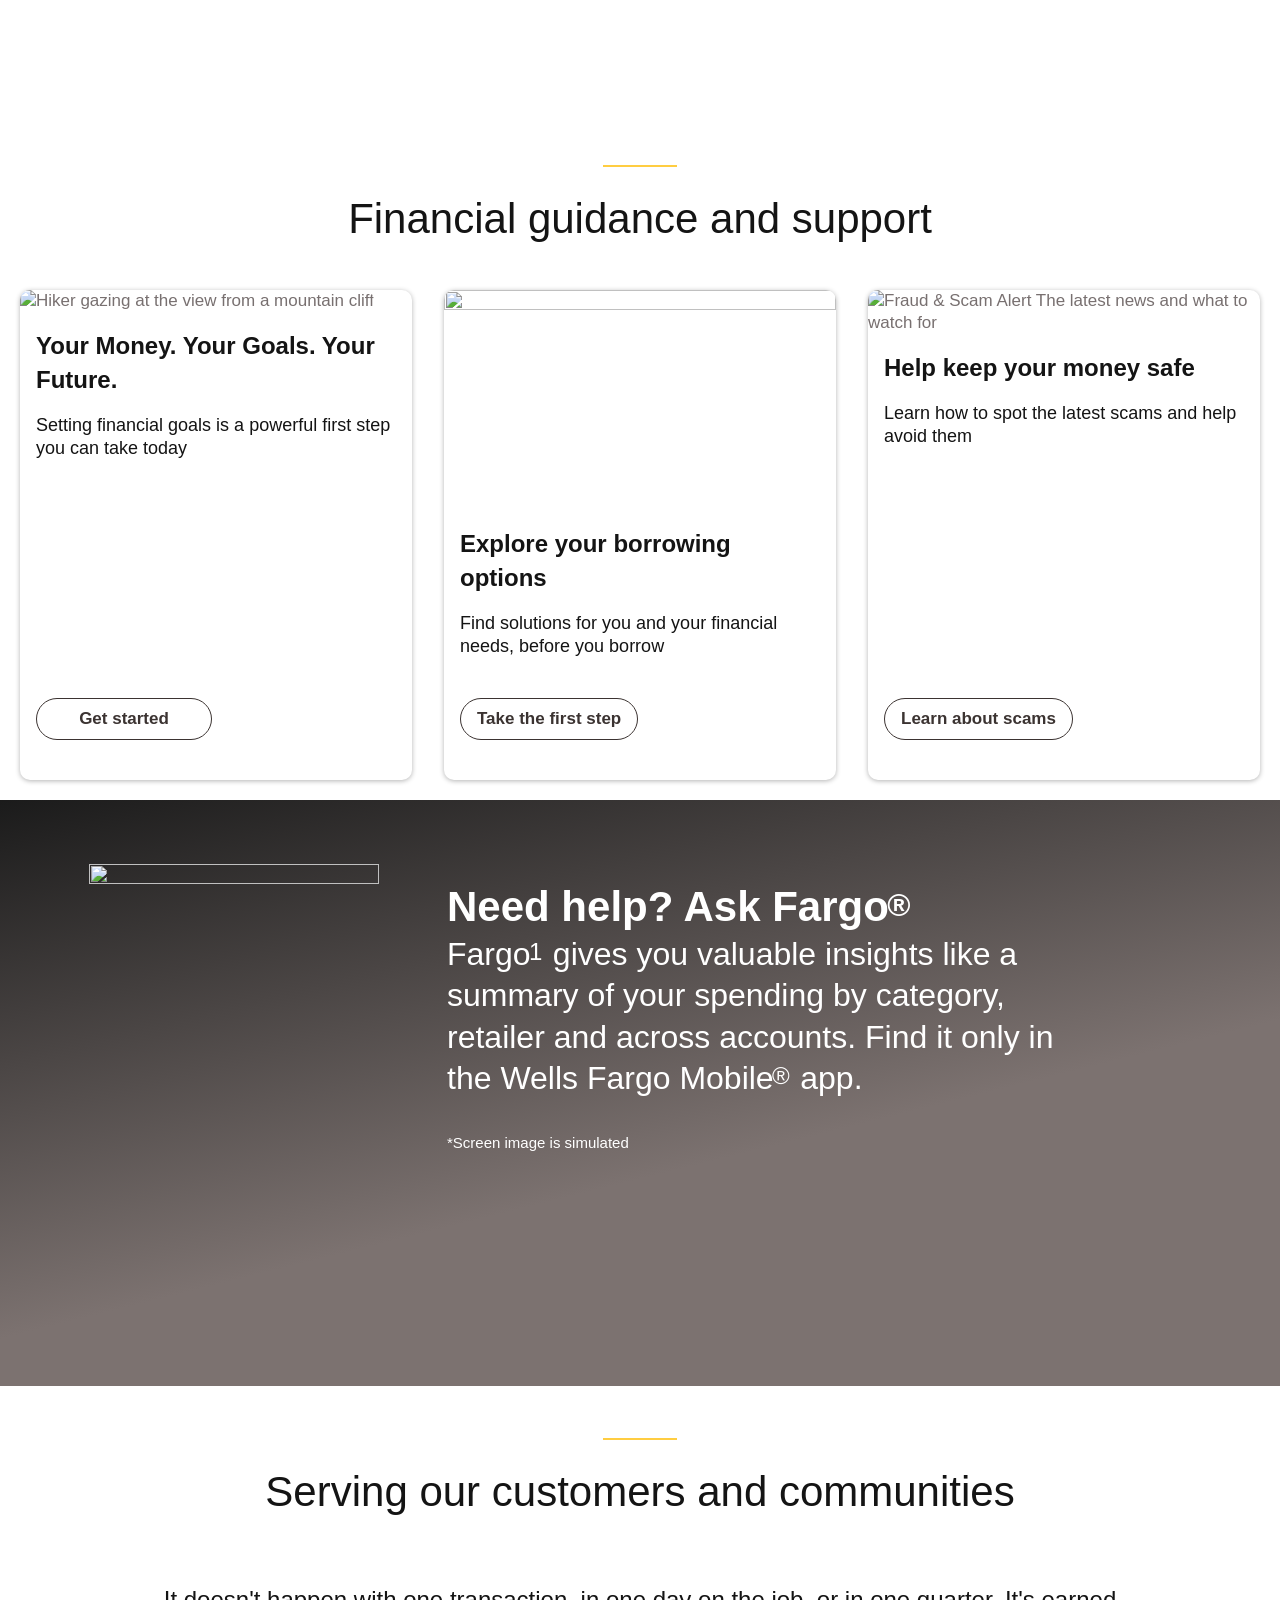
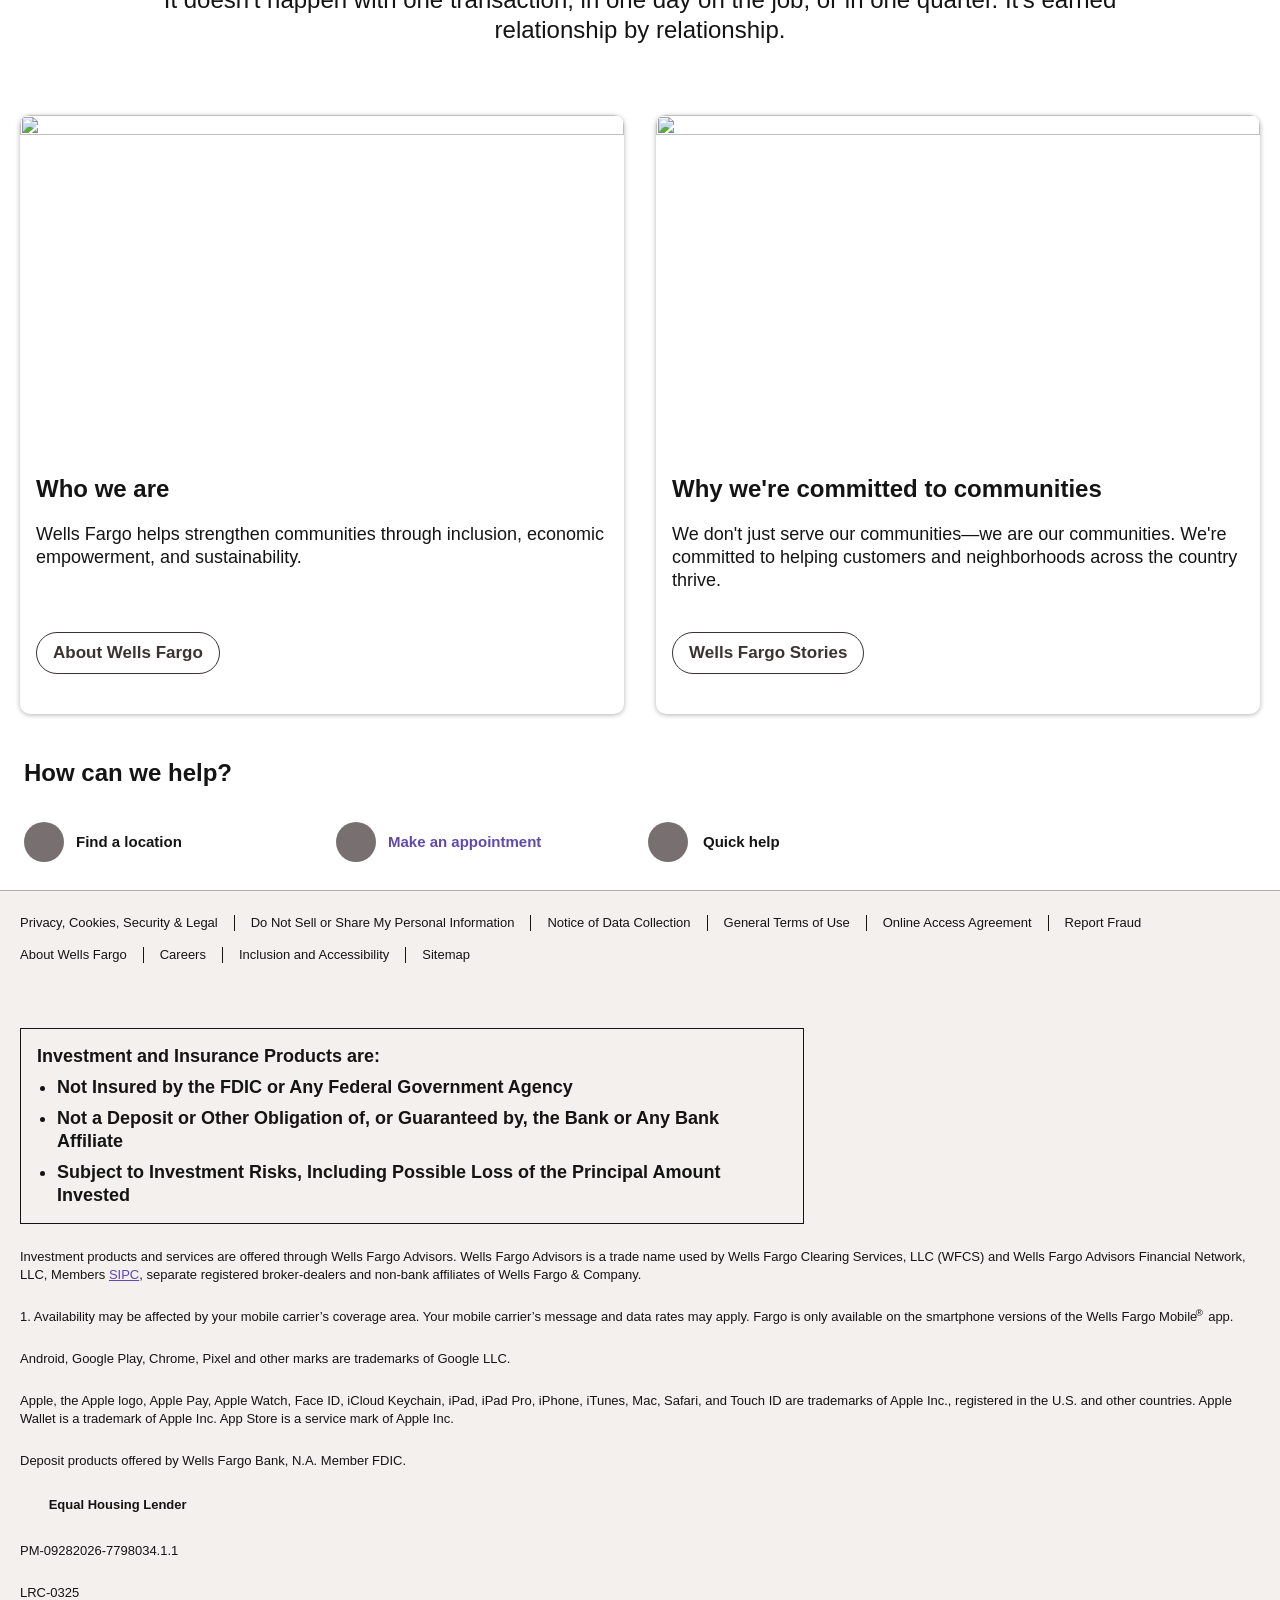
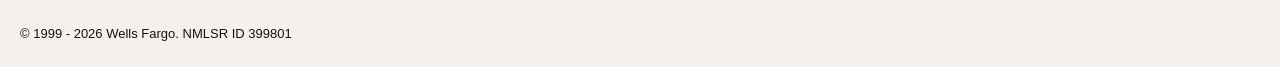
==== commit 1c011fa1: "Wells" ====
--- a/index.html
+++ b/index.html
@@ -1,293 +1,2625 @@
-<!DOCTYPE html>
-<html lang="en">
-
-<head>
-    <meta charset="UTF-8">
-    <meta name="viewport" content="width=device-width, initial-scale=1.0">
-    <title>Robinhood Help Center</title>
-    <style>
-        /* Google Fonts */
-        @import url('https://fonts.googleapis.com/css2?family=Inter:wght@400;500;700&display=swap');
-        @import url('https://fonts.googleapis.com/css2?family=Roboto+Mono:wght@400;700&display=swap');
-
-        /* CSS Reset */
-        * {
-            margin: 0;
-            padding: 0;
-            box-sizing: border-box;
-        }
-
-        :root {
-            --bg-dark: #0A0D0F;
-            /* Nền tối chính */
-            --bg-card: #0C0D0F;
-            /* Nền card, hơi đậm hơn chút */
-            --robinhood-green: #00C805;
-            /* Màu xanh lá nổi bật */
-            --text-light: #FFFFFF;
-            --text-secondary: #909090;
-            /* Văn bản xám nhạt */
-            --text-dark-secondary: #404040;
-            /* Văn bản xám đậm cho nền sáng (nếu có) */
-            --border-dark: #202020;
-            /* Đường viền tối */
-        }
-
-        body {
-            font-family: 'Inter', sans-serif;
-            background-color: var(--bg-dark);
-            color: var(--text-light);
-            line-height: 1.6;
-            display: flex;
-            justify-content: center;
-            align-items: center;
-            min-height: 100vh;
-            /* Chiếm toàn bộ chiều cao màn hình */
-            padding: 20px;
-            /* Padding tổng thể */
-        }
-
-        .main-content-wrapper {
-            background-color: var(--bg-dark);
-            width: 100%;
-            max-width: 900px;
-            /* Giới hạn chiều rộng nội dung chính */
-            border-radius: 15px;
-            /* Bo tròn các góc */
-            overflow: hidden;
-            /* Đảm bảo nội dung không tràn ra ngoài */
-        }
-
-        .container {
-            width: 100%;
-            max-width: 700px;
-            /* Container cho các phần bên trong */
-            margin: 0 auto;
-            padding: 20px;
-        }
-
-        h1,
-        h2,
-        h3,
-        h4 {
-            color: var(--text-light);
-            line-height: 1.3;
-            margin-bottom: 1rem;
-        }
-
-        p {
-            color: var(--text-secondary);
-            margin-bottom: 1rem;
-        }
-
-        a {
-            text-decoration: none;
-            color: var(--robinhood-green);
-        }
-
-        /* --- Global Help Center Title --- */
-        .global-title {
-            text-align: center;
-            font-size: 2.5rem;
-            font-weight: 700;
-            color: var(--robinhood-green);
-            margin-bottom: 2rem;
-            padding: 1rem 0;
-            letter-spacing: 2px;
-            text-transform: uppercase;
-        }
-
-        /* --- Hero Section --- */
-        .hero {
-            background-color: var(--bg-card);
-            border: 1px solid var(--border-dark);
-            border-radius: 15px;
-            padding: 3rem 2rem;
-            text-align: center;
-            margin-bottom: 3rem;
-            box-shadow: 0 8px 30px rgba(0, 200, 5, 0.1);
-            /* Bóng nhẹ màu xanh lá */
-        }
-
-        .hero h2 {
-            font-size: 2rem;
-            font-weight: 700;
-            margin-bottom: 1rem;
-        }
-
-        .hero p {
-            font-size: 1.1rem;
-            max-width: 550px;
-            margin: 0 auto 2rem auto;
-        }
-
-        .call-btn {
-            display: inline-flex;
-            /* Sử dụng flex để căn icon và text */
-            align-items: center;
-            background-color: var(--robinhood-green);
-            color: var(--bg-dark);
-            /* Chữ tối trên nền xanh */
-            padding: 1rem 2rem;
-            border-radius: 50px;
-            font-size: 1.1rem;
-            font-weight: 700;
-            transition: background-color 0.3s, transform 0.2s;
-            white-space: nowrap;
-            /* Ngăn không cho số điện thoại bị ngắt dòng */
-            gap: 0.5rem;
-            /* Khoảng cách giữa icon và text */
-        }
-
-        .call-btn:hover {
-            background-color: #00e005;
-            /* Xanh sáng hơn khi hover */
-            transform: translateY(-2px);
-        }
-
-        .call-btn svg {
-            fill: var(--bg-dark);
-            /* Màu icon */
-            width: 20px;
-            height: 20px;
-        }
-
-        /* --- Explore Topics Section --- */
-        .topics-section {
-            text-align: center;
-            margin-bottom: 3rem;
-        }
-
-        .topics-section h2 {
-            font-size: 1.8rem;
-            font-weight: 700;
-            margin-bottom: 2rem;
-        }
-
-        .topic-grid {
-            display: grid;
-            grid-template-columns: repeat(auto-fit, minmax(200px, 1fr));
-            /* Responsive grid */
-            gap: 1.5rem;
-        }
-
-        .topic-card {
-            background-color: var(--bg-card);
-            border: 1px solid var(--border-dark);
-            border-radius: 10px;
-            padding: 1.5rem;
-            text-align: center;
-            color: var(--text-light);
-            font-weight: 500;
-            transition: background-color 0.3s, border-color 0.3s;
-            display: block;
-            /* Đảm bảo cả card là một link */
-        }
-
-        .topic-card:hover {
-            background-color: #1a1a1a;
-            border-color: var(--robinhood-green);
-        }
-
-        /* --- Footer --- */
-        .footer {
-            text-align: center;
-            padding: 2rem 0;
-            font-size: 0.9rem;
-            color: var(--text-secondary);
-        }
-
-        .footer span {
-            font-family: 'Roboto Mono', monospace;
-            /* Font monospace cho năm */
-        }
-
-        /* --- Responsive Design --- */
-        @media (max-width: 600px) {
-            body {
-                padding: 10px;
-            }
-
-            .main-content-wrapper {
-                border-radius: 0;
-                /* Bỏ bo tròn trên mobile full-width */
-            }
-
-            .global-title {
-                font-size: 2rem;
-                margin-bottom: 1.5rem;
-            }
-
-            .hero {
-                padding: 2rem 1rem;
-            }
-
-            .hero h2 {
-                font-size: 1.5rem;
-            }
-
-            .hero p {
-                font-size: 1rem;
-            }
-
-            .call-btn {
-                padding: 0.8rem 1.5rem;
-                font-size: 1rem;
-            }
-
-            .topics-section h2 {
-                font-size: 1.5rem;
-            }
-
-            .topic-grid {
-                grid-template-columns: 1fr;
-                /* 1 cột trên màn hình nhỏ */
-            }
-
-            .topic-card {
-                padding: 1.2rem;
-            }
-        }
-    </style>
-</head>
-
-<body>
-    <div class="main-content-wrapper">
-        <header class="container">
-            <h1 class="global-title">Help Center</h1>
-        </header>
-
-        <main class="container">
-            <section class="hero">
-                <h2>We're Here to Help</h2>
-                <p>Whether it's an account query or a product glitch, our team's always online, ready to make things
-                    right — fast, friendly, and transparent.</p>
-                <a href="tel:+1-877-513-0896" class="call-btn">
-                    <svg xmlns="http://www.w3.org/2000/svg" viewBox="0 0 24 24">
-                        <path
-                            d="M6.62 10.79a15.865 15.865 0 006.59 6.59l2.2-2.2c.28-.28.67-.36 1.02-.25.86.22 1.78.34 2.72.34a1 1 0 001 1v3a1 1 0 00-1 1c-1.88 0-3.7-.48-5.38-1.35-1.57-1.12-2.96-2.51-4.08-4.08C3.88 12.3 3.4 10.48 3.4 8.62a1 1 0 001-1h3a1 1 0 001 1c0 .94.12 1.86.34 2.72.11.35.03.74-.25 1.02l-2.2 2.2zM20 3h-3a1 1 0 00-1 1c0 2.2-1.8 4-4 4s-4-1.8-4-4a1 1 0 00-1-1H4a1 1 0 00-1 1c0 1.88.48 3.7 1.35 5.38 1.12 1.57 2.51 2.96 4.08 4.08C10.3 20.12 12.12 20.6 14 20.6a1 1 0 001-1v-3a1 1 0 00-1-1c-2.2 0-4-1.8-4-4s1.8-4 4-4a1 1 0 001-1V3z" />
-                    </svg>
-                    Contact: +1-877-513-0896
-                </a>
-            </section>
-
-            <section class="topics-section">
-                <h2>Explore Help Topics</h2>
-                <div class="topic-grid">
-                    <a href="#" class="topic-card">Account & Security</a>
-                    <a href="#" class="topic-card">Payments & Refunds</a>
-                    <a href="#" class="topic-card">Orders & Delivery</a>
-                    <a href="#" class="topic-card">App & Tech Support</a>
-                    <a href="#" class="topic-card">Product Information</a>
-                    <a href="#" class="topic-card">General Assistance</a>
-                </div>
-            </section>
-        </main>
-
-        <footer class="footer container">
-            <p>&copy; <span>2025</span> Help Center — Empowering you, one tap at a time.</p>
-        </footer>
-    </div>
-</body>
-
-</html>
+
+<!DOCTYPE html>
+<html xmlns="http://www.w3.org/1999/xhtml" class="no-js" lang="en">
+<head>
+
+		<script type="text/javascript" src="/ui/javascript/homepage-ui/homepage_iaoffer.5103a87222680d82b1bb.js" nonce="45142a87-d3b0-4d1c-866f-c38feeec336b"></script>
+	
+	
+	
+	
+
+	<meta http-equiv="Content-Type" content="text/html; charset=UTF-8">
+	<meta name="viewport" content="width=device-width, initial-scale=1.0">
+	
+	<title>Wells Fargo Bank | Financial Services & Online Banking</title>
+
+	
+	
+    <link rel="shortcut icon" href="https://www17.wellsfargomedia.com/assets/images/icons/ico/favicon.ico" />
+	<link rel="apple-touch-icon" sizes="120x120" href="https://www17.wellsfargomedia.com/assets/images/icons/apple-touch-icon_120x120.png"/>
+	<link rel="apple-touch-icon" sizes="180x180" href="https://www17.wellsfargomedia.com/assets/images/icons/apple-touch-icon_180x180.png"/>
+	<link rel="icon" sizes="128x128" href="https://www17.wellsfargomedia.com/assets/images/icons/icon-normal_128x128.png"/>
+	<link rel="icon" sizes="192x192" href="https://www17.wellsfargomedia.com/assets/images/icons/icon-hires_192x192.png"/>
+	<link rel="icon" type="image/png" href="https://www17.wellsfargomedia.com/assets/images/rwd/favicon_48x48.png">
+<script type="text/javascript" src="https://www17.wellsfargomedia.com/ui/javascript/homepage-ui/app_preload.c043bd00e21173b50c41.js" nonce="45142a87-d3b0-4d1c-866f-c38feeec336b"> </script>
+	
+
+	
+	
+	
+	
+	
+		<link rel="stylesheet" type="text/css" href="style.css"/>
+	
+
+
+	
+</head>
+
+<body>
+<a href="#skip" class="hidden">Skip to main content</a>
+<div class="ps-body-container app-preload-container" data-pid="702-224111-64" data-ptid="tcm:702-223692-128">
+	
+	<div class="ps-emergency-message" role="region" aria-label="Alerts and Notifications">
+	
+</div>
+
+	
+	
+	
+		
+    <header class="ps-masthead" role="banner" data-cid="tcm:84-224274-16" data-ctid="tcm:91-223647-32">
+        <div class="ps-masthead-wrapper">
+            <div class="new_logoOuter">
+                <div class="ps-logo-home">
+                    <img src="https://www17.wellsfargomedia.com/assets/images/rwd/wf_logo_220x23.png" alt="Wells Fargo Home Page">
+                </div>
+            </div>
+            <nav class="ps-right-nav" aria-label="Header Navigation">
+                <ul>
+				
+                    
+                        <li><a href="https://www17.wellsfargomedia.com/locator/">ATMs/Locations</a></li>
+                    
+                        <li><a href="#" class="ps-masthead-help" role="button" >Help</a></li>
+                    
+                        <li><a href="https://www17.wellsfargomedia.com/es/" xml:lang="es" id="langPrefToggle" class="spTogglePersonal" name="langPrefToggle" lang="es">Español</a></li>
+                    
+                        <li class="ps-search-item"><a href="#" class="ps-nxgSearchIcon" id="nxgSearchButton" aria-label="Search, Opens a dialog." >  </a></li>
+                    
+                
+					<li class="ps-sign-on-item"> <div class="ps-masthead-sign-on">
+                
+                 <a href="login.html" class="ps-sign-on-text"  data-platform="applicationhost" data-host="Login App Host">Sign On</a>
+           
+            </div></li>
+                </ul>
+            </nav>
+           
+            <button type="button" data-role="none" class="ps-hamburger-link" name="hamburger-link"
+                    data-effect="st-effect-1" aria-expanded="false" aria-label="Open Menu Navigation">
+                <div class="ps-icon-bar"></div>
+                <div class="ps-icon-bar"></div>
+                <div class="ps-icon-bar"></div>
+                <span>MENU</span>
+            </button>
+        </div>
+    </header>
+
+
+	
+		
+	
+		<div class="ps-support-dropdown-overlay-container"></div>
+		<div class="ps-support-dropdown-overlay" data-cid="tcm:84-241194-16"
+			 data-ctid="tcm:91-236597-32">
+			<div class="ps-support-dropdown-hook"></div>
+			<div class='support-dropdown-container'>
+				<div class='support-dropdown-top'>
+					<div>
+						<h2 class="contact-bar-header">How can we help?</h2>
+					</div>
+					<div>
+
+						<ul class='support-bar-links'>
+							
+								
+								
+
+								
+
+								
+								
+								<li class="contact-bar-location-list">
+									<a aria-controls="find_location_block" aria-expanded="false" class="contact-bar-collapsible contact-bar-location"
+									   href="#" role="button"
+									   tabindex="0">
+										<span aria-hidden="true" class="contact-bar-location-icon">&zwj;</span>
+										<span aria-level="3" class="contact-bar-select" role="heading">
+											Find a location
+										</span>
+										<span aria-hidden="true" class="collapsible-icon collapsible-icon-collapse">&zwj;</span>
+									</a>
+									<div aria-hidden="true" class="contact-bar-content contact-bar-content-hidden"
+										 id="find_location_block">
+										<div class="contact-bar-form-grp">
+
+											<form action="/locator/search/" class="find_location" method="get"
+												  xmlns="http://www.w3.org/1999/xhtml">
+												<div class="contact-bar-form-input">
+													
+														<input class="contact-bar-input-box" id="supportDropDownLocator" name="searchTxt"
+															   placeholder="" aria-label="City, State or ZIP"
+															   type="text">
+														<label for="supportDropDownLocator">
+															City, State or ZIP
+														</label>
+													
+												</div>
+												<div class="contact-bar-form-btn">
+													</input>
+													<button type="submit">
+														Go
+													</button>
+												</div>
+											</form>
+										</div>
+									</div>
+								</li>
+							
+								
+								
+
+								
+
+								
+								<li>
+									
+										<a href="https://appointments.wellsfargo.com/maa/appointment/" aria-label="Make an appointment link" class="contact-bar-appointment"  data-platform="applicationhost" data-host="MAA Host">Make an appointment</a>
+									
+								</li>
+								
+							
+								
+								
+
+								
+
+								<li>
+									<a aria-controls="quick_help_block" aria-expanded="false" class="contact-bar-collapsible contact-bar-call"
+									   href="#" role="button"
+									   tabindex="0">
+										<span aria-hidden="true" class="contact-bar-appointment-icon">&zwj;</span>
+										<span aria-level="3" class="contact-bar-select" role="heading"> Quick help</span>
+										<span aria-hidden="true" class="collapsible-icon collapsible-icon-collapse">&zwj;</span>
+									</a>
+									<div aria-hidden="true"
+										 class="contact-bar-content contact-bar-call-desc contact-bar-content-hidden" id="quick_help_block">
+										<ul>
+											
+												<li><a href="https://www17.wellsfargomedia.com/help/">Customer service and FAQs</a></li>
+											
+												<li> <a href="https://www17.wellsfargomedia.com/help/routing-number/">Find routing and account numbers</a> </li>
+											
+										</ul>
+									</div>
+								</li>
+								
+								
+							
+								
+								
+
+								
+
+								
+								
+								
+							
+						</ul>
+					</div>
+				</div>
+				
+					
+				
+					
+				
+					
+				
+					<div class="support-dropdown-bottom">
+						<div>
+							<h2 class="popular-faqs-header">Popular FAQs</h2>
+						</div>
+						<div>
+							<ul class='popular-faq-links'>
+								
+									<li>
+										<div class="ps-popular-faq-link">
+											<div>
+												<a href="https://www17.wellsfargomedia.com/help/routing-number/">How do I find my routing and account numbers?</a>
+												<span aria-hidden="true" class="right-chevron"></span>
+
+											</div>
+										</div>
+									</li>
+								
+									<li>
+										<div class="ps-popular-faq-link">
+											<div>
+												<a href="https://www17.wellsfargomedia.com/help/online-banking/zelle-faqs/#isthereafeeforzelle">Is there a fee for Zelle<sup>®</sup>?</a>
+												<span aria-hidden="true" class="right-chevron"></span>
+
+											</div>
+										</div>
+									</li>
+								
+									<li>
+										<div class="ps-popular-faq-link">
+											<div>
+												<a href="https://www17.wellsfargomedia.com/privacy-security/fraud/report/">How do I report suspected fraud?</a>
+												<span aria-hidden="true" class="right-chevron"></span>
+
+											</div>
+										</div>
+									</li>
+								
+									<li>
+										<div class="ps-popular-faq-link">
+											<div>
+												 <a href="https://www17.wellsfargomedia.com/help/">See more FAQs</a> 
+												<span aria-hidden="true" class="right-chevron"></span>
+
+											</div>
+										</div>
+									</li>
+								
+							</ul>
+						</div>
+					</div>
+				
+			</div>
+		</div>
+	
+
+	
+		 
+	
+    <div class="ps-fat-nav-overlay"></div>
+    <div class="ps-fat-nav-outer" data-cid="tcm:84-226512-16"
+         data-ctid="tcm:91-226306-32">
+        <nav class="ps-fat-nav-wrapper" aria-label="Main Navigation">
+            <div class="ps-fat-nav-hook"></div>
+            <div class="ps-fat-nav-l1">
+						
+					<div class="ps-fat-nav-search">
+						<button class="fat-nav-search" id="nxgSearchButton"><span class="fat-nav-search-icon">&zwj;</span>
+							<span class="ps-search-text">Search</span>
+						</button>
+					</div>
+					<div class="ps-fat-nav-l1-links">
+                    <ul>
+						
+						
+						<li class="ps-fat-nav-item active">
+							<a data-platform="publicsite" href="https://www17.wellsfargomedia.com/" exitdestination="" exitdisclaimer="" data-newbrowser="" enrollmentid="" data-rottracking="" class="" data-params="" data-responsive-params="" data-destinationtype="none" data-nativelinktype="none"> <span class="hidden">selected</span>  Personal </a>
+							
+							<ul class="ps-fat-nav-l2" aria-expanded="true">
+								
+									<li class="ps-fat-nav-subitem"><a href="https://www17.wellsfargomedia.com/checking/" class="">Checking</a></li>
+								
+									<li class="ps-fat-nav-subitem"><a href="https://www17.wellsfargomedia.com/savings-cds/" class="">Savings & CDs</a></li>
+								
+									<li class="ps-fat-nav-subitem"><a href="https://creditcards.wellsfargo.com/?sub_channel=WEB&vendor_code=WF&linkLoc=FNMC&lang=en" data-platform="creditCardsWF">Credit Cards</a></li>
+								
+									<li class="ps-fat-nav-subitem"><a href="https://www17.wellsfargomedia.com/mortgage/" class="">Home Loans</a></li>
+								
+									<li class="ps-fat-nav-subitem"><a href="https://www17.wellsfargomedia.com/personal-loans/" class="">Personal Loans</a></li>
+								
+									<li class="ps-fat-nav-subitem"><a href="https://www17.wellsfargomedia.com/auto-loans/" class="">Auto Loans</a></li>
+								
+									<li class="ps-fat-nav-subitem"><a href="https://www17.wellsfargomedia.com/premier/" class="">Premier</a></li>
+								
+									<li class="ps-fat-nav-subitem"><a href="https://www17.wellsfargomedia.com/financial-health/">Education & Tools</a></li>
+								
+							</ul>
+						</li>
+						
+						
+						
+						
+						
+						
+						<li class="ps-fat-nav-item"><a data-platform="publicsite" href="https://www17.wellsfargomedia.com/investing-wealth/" exitdestination="" exitdisclaimer="" data-newbrowser="" enrollmentid="" data-rottracking="" class="" data-params="" data-responsive-params="" data-destinationtype="none" data-nativelinktype="none">Investing & Wealth Management</a></li>
+						
+						
+						
+						
+						<li class="ps-fat-nav-item"><a data-platform="publicsite" href="https://www17.wellsfargomedia.com/biz/" exitdestination="" exitdisclaimer="" data-newbrowser="" enrollmentid="" data-rottracking="" class="" data-params="" data-responsive-params="" data-destinationtype="none" data-nativelinktype="none">Business</a></li>
+						
+						
+						
+						
+						<li class="ps-fat-nav-item"><a data-platform="publicsite" href="https://www17.wellsfargomedia.com/com/" exitdestination="" exitdisclaimer="" data-newbrowser="" enrollmentid="" data-rottracking="" class="" data-params="" data-responsive-params="" data-destinationtype="none" data-nativelinktype="none">Commercial Banking</a></li>
+						
+						
+						
+						
+						<li class="ps-fat-nav-item"><a data-platform="publicsite" href="https://www17.wellsfargomedia.com/cib/" exitdestination="" exitdisclaimer="" data-newbrowser="" enrollmentid="" data-rottracking="" class="" data-params="" data-responsive-params="" data-destinationtype="none" data-nativelinktype="none">Corporate & Investment Banking</a></li>
+						
+						
+						
+						
+						<li class="ps-fat-nav-item"><a href="https://www17.wellsfargomedia.com/about/">About Wells Fargo</a></li>
+						
+                    </ul>
+                </div>
+                
+                <div class="ps-fat-nav-l1-extras">
+                    <ul>
+                        
+                            <li class="ps-fat-nav-extra"><a href="https://www17.wellsfargomedia.com/locator/">ATMs/Locations</a></li>
+                        
+                            <li class="ps-fat-nav-extra"><a data-platform="publicsite" href="https://www17.wellsfargomedia.com/help/" exitdestination="" exitdisclaimer="" data-newbrowser="" enrollmentid="" data-rottracking="" class="" data-params="" data-responsive-params="" data-destinationtype="none" data-nativelinktype="none">Customer service and FAQs</a></li>
+                        
+                            <li class="ps-fat-nav-extra"><a href="https://www17.wellsfargomedia.com/es/" id="langPrefToggle" class="spTogglePersonal" name="langPrefToggle"  xml:lang="es" lang="es">Español</a></li>
+                        
+                    </ul>
+                </div>
+            </div>
+        </nav>
+
+        
+        <div class="ps-fat-nav-l3-wrapper ps-fat-nav-l3-override">
+		<div class="ps-fat-nav-hook"></div>
+            
+                
+					
+					
+							<div class="ps-fat-nav-l3" data-matching-href="https://www17.wellsfargomedia.com/checking/">
+										
+								<div class="ps-fat-nav-search">	
+									<button class="fat-nav-search" id="nxgSearchButton"><span class="fat-nav-search-icon">&zwj;</span>	
+										<span class="ps-search-text">Search</span>	
+									</button>	
+								</div>
+								<div class="ps-fat-nav-l3-primary">
+									<div class="ps-fat-nav-l3-back"><a href="#" class="l3-back-link"><span class="ps-fat-nav-arrow is-left" aria-hidden="true">&zwj;</span>Back</a></div>
+									
+									<div class="ps-fat-nav-l3-ctas">
+										<a data-platform="publicsite" href="https://www17.wellsfargomedia.com/checking/" exitdestination="" exitdisclaimer="" data-newbrowser="" enrollmentid="" data-rottracking="" class="ps-fat-nav-l3-primary-button" data-params="" data-responsive-params="" data-destinationtype="none" data-nativelinktype="none">View all checking accounts</a>
+										
+											
+												 <a data-platform="publicsite" href="https://www17.wellsfargomedia.com/checking/compare-checking-accounts/" exitdestination="" exitdisclaimer="" data-newbrowser="" enrollmentid="" data-rottracking="" class="ps-fat-nav-l3-secondary-button" data-params="" data-responsive-params="" data-destinationtype="none" data-nativelinktype="none">Compare checking accounts</a> 
+											
+										
+									</div>
+									
+									<div class="ps-fat-nav-l3-products">
+										
+											
+											
+												<a data-platform="publicsite" href="https://www17.wellsfargomedia.com/checking/clear-access-banking/" exitdestination="" exitdisclaimer="" data-newbrowser="" enrollmentid="" data-rottracking="" class="l3-product-tile" data-params="" data-responsive-params="" data-destinationtype="none" data-nativelinktype="none">
+											
+											<div class="l3-product-icon icon-piggybank">
+											</div>
+											
+											<div class="wrapper">
+												<div class="l3-product-tile-headline">Clear Access Banking&nbsp;<span class="chevron-icon"></span></div>
+												<div class="l3-product-tile-content">
+													
+													
+														An account that helps you spend only what you have in it
+													
+												</div>
+											</div>
+											<span class="chevron-icon mobile"></span>
+										</a>
+										
+											
+											
+												<a href="https://www17.wellsfargomedia.com/checking/prime/" class="l3-product-tile" >
+											
+											<div class="l3-product-icon icon-percentage">
+											</div>
+											
+											<div class="wrapper">
+												<div class="l3-product-tile-headline">Prime Checking&nbsp;<span class="chevron-icon"></span></div>
+												<div class="l3-product-tile-content">
+													
+													
+														Many discounts and benefits are included with this interest-bearing account
+													
+												</div>
+											</div>
+											<span class="chevron-icon mobile"></span>
+										</a>
+										
+											
+											
+												<a href="https://www17.wellsfargomedia.com/checking/everyday/" class="l3-product-tile" >
+											
+											<div class="l3-product-icon icon-star">
+											</div>
+											
+											<div class="wrapper">
+												<div class="l3-product-tile-headline">Everyday Checking&nbsp;<span class="chevron-icon"></span></div>
+												<div class="l3-product-tile-content">
+													
+													
+														Our most popular account for managing day-to-day financial needs
+													
+												</div>
+											</div>
+											<span class="chevron-icon mobile"></span>
+										</a>
+										
+											
+											
+												<a href="https://www17.wellsfargomedia.com/checking/premier/" class="l3-product-tile" >
+											
+											<div class="l3-product-icon icon-star-in-hand">
+											</div>
+											
+											<div class="wrapper">
+												<div class="l3-product-tile-headline">Premier Checking&nbsp;<span class="chevron-icon"></span></div>
+												<div class="l3-product-tile-content">
+													
+													
+														An interest-bearing account with our premier level of relationship banking benefits
+													
+												</div>
+											</div>
+											<span class="chevron-icon mobile"></span>
+										</a>
+										
+											
+											
+												<a data-platform="publicsite" href="https://www17.wellsfargomedia.com/checking/student/" data-newbrowser="" data-rottracking="" class="l3-product-tile" data-params="" data-responsive-params="" data-destinationtype="none" data-nativelinktype="none">
+											
+											<div class="l3-product-icon icon-apple">
+											</div>
+											
+											<div class="wrapper">
+												<div class="l3-product-tile-headline">Student/teen banking&nbsp;<span class="chevron-icon"></span></div>
+												<div class="l3-product-tile-content">
+													
+													
+														Account options ideal for teens and students
+													
+												</div>
+											</div>
+											<span class="chevron-icon mobile"></span>
+										</a>
+										
+									</div>
+									
+									
+									
+									
+								</div>
+								
+								<div class="ps-fat-nav-l3-secondary">
+																		
+									<div class="ps-fat-nav-l3-services">
+										
+											<h3 class="l3-headline">BANKING SERVICES</h3>
+											<div class="l3-link-item">
+												 <a data-platform="publicsite" href="https://www17.wellsfargomedia.com/help/routing-number/" exitdestination="" exitdisclaimer="" data-newbrowser="" enrollmentid="" data-rottracking="" class="" data-params="" data-responsive-params="" data-destinationtype="none" data-nativelinktype="none">Routing and account numbers </a> 
+											</div>
+											<div class="l3-link-item">
+												 <a data-platform="publicsite" href="https://www17.wellsfargomedia.com/checking/overdraft-services/" exitdestination="" exitdisclaimer="" data-newbrowser="" enrollmentid="" data-rottracking="" class="" data-params="" data-responsive-params="" data-destinationtype="none" data-nativelinktype="none">Overdraft services</a> 
+											</div>
+											<div class="l3-link-item">
+												 <a data-platform="publicsite" href="https://www17.wellsfargomedia.com/privacy-security/fraud/" exitdestination="" exitdisclaimer="" data-newbrowser="" enrollmentid="" data-rottracking="" class="" data-params="" data-responsive-params="" data-destinationtype="none" data-nativelinktype="none">Security and fraud</a> 
+											</div>
+											<div class="l3-link-item">
+												 <a data-platform="publicsite" href="https://www17.wellsfargomedia.com/help/checking-savings/" exitdestination="" exitdisclaimer="" data-newbrowser="" enrollmentid="" data-rottracking="" class="" data-params="" data-responsive-params="" data-destinationtype="none" data-nativelinktype="none">Checking FAQs</a> 
+											</div>
+											<div class="l3-link-item">
+												 <a data-platform="publicsite" href="https://www17.wellsfargomedia.com/international-remittances/" exitdestination="" exitdisclaimer="" data-newbrowser="" enrollmentid="" data-rottracking="" class="" data-params="" data-responsive-params="" data-destinationtype="none" data-nativelinktype="none">Global remittance</a> 
+											</div>
+											<div class="l3-link-item">
+												 <a href="https://appointments.wellsfargo.com/maa/appointment/" enrollmentid="2935" class="">Make an appointment</a> 
+											</div>
+											<div class="l3-link-item">
+												 <a data-platform="publicsite" href="https://www17.wellsfargomedia.com/foreign-exchange/" exitdestination="" exitdisclaimer="" data-newbrowser="" enrollmentid="" data-rottracking="" class="" data-params="" data-responsive-params="" data-destinationtype="none" data-nativelinktype="none">Foreign exchange</a> 
+											</div>
+											<div class="l3-link-item">
+												 <a data-platform="publicsite" href="https://www17.wellsfargomedia.com/goals-banking-made-easy/activate-debit-card/" exitdestination="" exitdisclaimer="" data-newbrowser="" enrollmentid="" data-rottracking="" class="" data-params="" data-responsive-params="" data-destinationtype="none" data-nativelinktype="none">Activate debit card</a> 
+											</div>
+										
+											<h3 class="l3-headline">DIGITAL BANKING</h3>
+											<div class="l3-link-item">
+												 <a data-platform="publicsite" href="https://www17.wellsfargomedia.com/mobile-online-banking/" exitdestination="" exitdisclaimer="" data-newbrowser="" enrollmentid="" data-rottracking="" class="" data-params="" data-responsive-params="" data-destinationtype="none" data-nativelinktype="none">Wells Fargo Online<sup>®</sup></a> 
+											</div>
+											<div class="l3-link-item">
+												 <a href="https://www17.wellsfargomedia.com/mobile-online-banking/apps/" class="">Wells Fargo Mobile<sup>®</sup> app</a> 
+											</div>
+											<div class="l3-link-item">
+												 <a href="https://www17.wellsfargomedia.com/mobile-online-banking/transfer-pay/" class="">Transfer and pay</a> 
+											</div>
+											<div class="l3-link-item">
+												 <a data-platform="publicsite" href="https://www17.wellsfargomedia.com/privacy-security/fraud/report/" exitdestination="" exitdisclaimer="" data-newbrowser="" enrollmentid="" data-rottracking="" class="" data-params="" data-responsive-params="" data-destinationtype="none" data-nativelinktype="none">Report fraud</a> 
+											</div>
+										
+									</div>
+										
+									
+									
+									
+									
+									
+								</div>
+							</div>
+					
+							<div class="ps-fat-nav-l3" data-matching-href="https://www17.wellsfargomedia.com/savings-cds/">
+										
+								<div class="ps-fat-nav-search">	
+									<button class="fat-nav-search" id="nxgSearchButton"><span class="fat-nav-search-icon">&zwj;</span>	
+										<span class="ps-search-text">Search</span>	
+									</button>	
+								</div>
+								<div class="ps-fat-nav-l3-primary">
+									<div class="ps-fat-nav-l3-back"><a href="#" class="l3-back-link"><span class="ps-fat-nav-arrow is-left" aria-hidden="true">&zwj;</span>Back</a></div>
+									
+									<div class="ps-fat-nav-l3-ctas">
+										<a data-platform="publicsite" href="https://www17.wellsfargomedia.com/savings-cds/" exitdestination="" exitdisclaimer="" data-newbrowser="" enrollmentid="" data-rottracking="" class="ps-fat-nav-l3-primary-button" data-params="" data-responsive-params="" data-destinationtype="none" data-nativelinktype="none">View all savings accounts</a>
+										
+											
+												 <a data-platform="publicsite" href="https://www17.wellsfargomedia.com/savings-cds/rates/" exitdestination="" exitdisclaimer="" data-newbrowser="" enrollmentid="" data-rottracking="" class="ps-fat-nav-l3-secondary-button" data-params="" data-responsive-params="" data-destinationtype="none" data-nativelinktype="none">Check all rates</a> 
+											
+										
+									</div>
+									
+									<div class="ps-fat-nav-l3-products">
+										
+											
+											
+												<a data-platform="publicsite" href="https://www17.wellsfargomedia.com/savings-cds/way2save/" exitdestination="" exitdisclaimer="" data-newbrowser="" enrollmentid="" data-rottracking="" class="l3-product-tile" data-params="" data-responsive-params="" data-destinationtype="none" data-nativelinktype="none">
+											
+											<div class="l3-product-icon icon-dollar-bills">
+											</div>
+											
+											<div class="wrapper">
+												<div class="l3-product-tile-headline">Way2Save<sup  >®</sup> Savings&nbsp;<span class="chevron-icon"></span></div>
+												<div class="l3-product-tile-content">
+													
+													
+														Build your savings automatically
+													
+												</div>
+											</div>
+											<span class="chevron-icon mobile"></span>
+										</a>
+										
+											
+											
+												<a data-platform="publicsite" href="https://www17.wellsfargomedia.com/savings-cds/platinum/" exitdestination="" exitdisclaimer="" data-newbrowser="" enrollmentid="" data-rottracking="" class="l3-product-tile" data-params="" data-responsive-params="" data-destinationtype="none" data-nativelinktype="none">
+											
+											<div class="l3-product-icon icon-money-exchange">
+											</div>
+											
+											<div class="wrapper">
+												<div class="l3-product-tile-headline">Platinum Savings&nbsp;<span class="chevron-icon"></span></div>
+												<div class="l3-product-tile-content">
+													
+													
+														 <p class="MsoNormal"  >Grow your savings with more ways to access your money</p> 
+													
+												</div>
+											</div>
+											<span class="chevron-icon mobile"></span>
+										</a>
+										
+											
+											
+												<a data-platform="publicsite" href="https://www17.wellsfargomedia.com/savings-cds/certificate-of-deposit/" exitdestination="" exitdisclaimer="" data-newbrowser="" enrollmentid="" data-rottracking="" class="l3-product-tile" data-params="" data-responsive-params="" data-destinationtype="none" data-nativelinktype="none">
+											
+											<div class="l3-product-icon icon-sprout">
+											</div>
+											
+											<div class="wrapper">
+												<div class="l3-product-tile-headline">Wells Fargo CDs&nbsp;<span class="chevron-icon"></span></div>
+												<div class="l3-product-tile-content">
+													
+													
+														Provide a guaranteed rate of return, even during uncertain times
+													
+												</div>
+											</div>
+											<span class="chevron-icon mobile"></span>
+										</a>
+										
+											
+											
+												<a data-platform="publicsite" href="https://www17.wellsfargomedia.com/savings-cds/kids/" exitdestination="" exitdisclaimer="" data-newbrowser="" enrollmentid="" data-rottracking="" class="l3-product-tile" data-params="" data-responsive-params="" data-destinationtype="none" data-nativelinktype="none">
+											
+											<div class="l3-product-icon icon-piggybank">
+											</div>
+											
+											<div class="wrapper">
+												<div class="l3-product-tile-headline">Kids Savings&nbsp;<span class="chevron-icon"></span></div>
+												<div class="l3-product-tile-content">
+													
+													
+														A good way to start your children on the road to financial success
+													
+												</div>
+											</div>
+											<span class="chevron-icon mobile"></span>
+										</a>
+										
+									</div>
+									
+									
+									
+									
+								</div>
+								
+								<div class="ps-fat-nav-l3-secondary">
+																		
+									<div class="ps-fat-nav-l3-services">
+										
+											<h3 class="l3-headline">BANKING SERVICES</h3>
+											<div class="l3-link-item">
+												 <a data-platform="publicsite" href="https://www17.wellsfargomedia.com/help/routing-number/" exitdestination="" exitdisclaimer="" data-newbrowser="" enrollmentid="" data-rottracking="" class="" data-params="" data-responsive-params="" data-destinationtype="none" data-nativelinktype="none">Routing and account numbers </a> 
+											</div>
+											<div class="l3-link-item">
+												 <a data-platform="publicsite" href="https://www17.wellsfargomedia.com/tax-center/" exitdestination="" exitdisclaimer="" data-newbrowser="" enrollmentid="" data-rottracking="" class="" data-params="" data-responsive-params="" data-destinationtype="none" data-nativelinktype="none">Tax center</a> 
+											</div>
+											<div class="l3-link-item">
+												 <a data-platform="publicsite" href="https://www17.wellsfargomedia.com/privacy-security/fraud/" exitdestination="" exitdisclaimer="" data-newbrowser="" enrollmentid="" data-rottracking="" class="" data-params="" data-responsive-params="" data-destinationtype="none" data-nativelinktype="none">Security and fraud</a> 
+											</div>
+											<div class="l3-link-item">
+												 <a data-platform="publicsite" href="https://www17.wellsfargomedia.com/help/checking-savings/" exitdestination="" exitdisclaimer="" data-newbrowser="" enrollmentid="" data-rottracking="" class="" data-params="" data-responsive-params="" data-destinationtype="none" data-nativelinktype="none">Savings FAQs</a> 
+											</div>
+											<div class="l3-link-item">
+												 <a data-platform="publicsite" href="https://www17.wellsfargomedia.com/international-remittances/" exitdestination="" exitdisclaimer="" data-newbrowser="" enrollmentid="" data-rottracking="" class="" data-params="" data-responsive-params="" data-destinationtype="none" data-nativelinktype="none">Global remittance</a> 
+											</div>
+											<div class="l3-link-item">
+												 <a href="https://appointments.wellsfargo.com/maa/appointment/" enrollmentid="2935" class="">Make an appointment</a> 
+											</div>
+											<div class="l3-link-item">
+												 <a data-platform="publicsite" href="https://www17.wellsfargomedia.com/foreign-exchange/" exitdestination="" exitdisclaimer="" data-newbrowser="" enrollmentid="" data-rottracking="" class="" data-params="" data-responsive-params="" data-destinationtype="none" data-nativelinktype="none">Foreign exchange</a> 
+											</div>
+										
+											<h3 class="l3-headline">DIGITAL BANKING</h3>
+											<div class="l3-link-item">
+												 <a data-platform="publicsite" href="https://www17.wellsfargomedia.com/mobile-online-banking/" exitdestination="" exitdisclaimer="" data-newbrowser="" enrollmentid="" data-rottracking="" class="" data-params="" data-responsive-params="" data-destinationtype="none" data-nativelinktype="none">Wells Fargo Online<sup>®</sup></a> 
+											</div>
+											<div class="l3-link-item">
+												 <a href="https://www17.wellsfargomedia.com/mobile-online-banking/apps/" class="">Wells Fargo Mobile<sup>®</sup> app</a> 
+											</div>
+											<div class="l3-link-item">
+												 <a href="https://www17.wellsfargomedia.com/mobile-online-banking/transfer-pay/" class="">Transfer and pay</a> 
+											</div>
+										
+									</div>
+										
+									
+									
+									
+									
+									
+								</div>
+							</div>
+					
+							<div class="ps-fat-nav-l3" data-matching-href="https://creditcards.wellsfargo.com/?sub_channel=WEB&amp;vendor_code=WF&amp;linkLoc=FNMC&amp;lang=en">
+										
+								<div class="ps-fat-nav-search">	
+									<button class="fat-nav-search" id="nxgSearchButton"><span class="fat-nav-search-icon">&zwj;</span>	
+										<span class="ps-search-text">Search</span>	
+									</button>	
+								</div>
+								<div class="ps-fat-nav-l3-primary">
+									<div class="ps-fat-nav-l3-back"><a href="#" class="l3-back-link"><span class="ps-fat-nav-arrow is-left" aria-hidden="true">&zwj;</span>Back</a></div>
+									
+									<div class="ps-fat-nav-l3-ctas">
+										<a href="https://creditcards.wellsfargo.com/?sub_channel=WEB&vendor_code=WF&linkLoc=FNMC&lang=en" class="ps-fat-nav-l3-primary-button"  data-platform="creditCardsWF">View all credit cards</a>
+										
+											
+												 <a href="https://web.secure.wellsfargo.com/credit-cards/yourinfo/?sub_channel=WEB&vendor_code=WF&linkloc=FNPQ&lang=en" class="ps-fat-nav-l3-secondary-button"  data-platform="wstHost">See if you're prequalified</a> 
+											
+										
+									</div>
+									
+									<div class="ps-fat-nav-l3-products">
+										
+											
+											
+												<a href="https://creditcards.wellsfargo.com/cash-back-credit-cards/?sub_channel=WEB&vendor_code=WF&linkloc=FNCB&lang=en" class="l3-product-tile"  data-platform="creditCardsWF">
+											
+											<div class="l3-product-icon icon-dollar-bills">
+											</div>
+											
+											<div class="wrapper">
+												<div class="l3-product-tile-headline">Cash back credit cards&nbsp;<span class="chevron-icon"></span></div>
+												
+											</div>
+											<span class="chevron-icon mobile"></span>
+										</a>
+										
+											
+											
+												<a href="https://creditcards.wellsfargo.com/rewards-credit-cards/?sub_channel=WEB&vendor_code=WF&linkloc=FNRW&lang=en" class="l3-product-tile"  data-platform="creditCardsWF">
+											
+											<div class="l3-product-icon icon-star">
+											</div>
+											
+											<div class="wrapper">
+												<div class="l3-product-tile-headline">Rewards credit cards&nbsp;<span class="chevron-icon"></span></div>
+												
+											</div>
+											<span class="chevron-icon mobile"></span>
+										</a>
+										
+											
+											
+												<a href="https://creditcards.wellsfargo.com/0-percent-intro-apr-credit-cards/?sub_channel=WEB&vendor_code=WF&linkloc=FNIR&lang=en" class="l3-product-tile"  data-platform="creditCardsWF">
+											
+											<div class="l3-product-icon icon-percentage">
+											</div>
+											
+											<div class="wrapper">
+												<div class="l3-product-tile-headline">0% intro APR credit cards&nbsp;<span class="chevron-icon"></span></div>
+												
+											</div>
+											<span class="chevron-icon mobile"></span>
+										</a>
+										
+											
+											
+												<a href="https://creditcards.wellsfargo.com/travel-credit-cards/?sub_channel=WEB&vendor_code=WF&linkloc=FNTR&lang=en" class="l3-product-tile"  data-platform="creditCardsWF">
+											
+											<div class="l3-product-icon icon-airplane">
+											</div>
+											
+											<div class="wrapper">
+												<div class="l3-product-tile-headline">Travel credit cards&nbsp;<span class="chevron-icon"></span></div>
+												
+											</div>
+											<span class="chevron-icon mobile"></span>
+										</a>
+										
+											
+											
+												<a href="https://creditcards.wellsfargo.com/balance-transfer-credit-cards/?sub_channel=WEB&vendor_code=WF&linkloc=FNBT&lang=en" data-platform="creditCardsWF" class="l3-product-tile" >
+											
+											<div class="l3-product-icon icon-money-transfer">
+											</div>
+											
+											<div class="wrapper">
+												<div class="l3-product-tile-headline">Balance transfer credit cards&nbsp;<span class="chevron-icon"></span></div>
+												
+											</div>
+											<span class="chevron-icon mobile"></span>
+										</a>
+										
+											
+											
+												<a href="https://creditcards.wellsfargo.com/business-credit-cards/?sub_channel=WEB&vendor_code=WF&linkLoc=FNBD&lang=en" class="l3-product-tile"  data-platform="creditCardsWF">
+											
+											<div class="l3-product-icon icon-briefcase">
+											</div>
+											
+											<div class="wrapper">
+												<div class="l3-product-tile-headline">Business credit card&nbsp;<span class="chevron-icon"></span></div>
+												
+											</div>
+											<span class="chevron-icon mobile"></span>
+										</a>
+										
+									</div>
+									
+									
+									
+									
+								</div>
+								
+								<div class="ps-fat-nav-l3-secondary">
+																		
+									<div class="ps-fat-nav-l3-services">
+										
+											<h3 class="l3-headline">CREDIT CARD SERVICES</h3>
+											<div class="l3-link-item">
+												 <a data-platform="publicsite" href="https://confirmcard.wellsfargo.com/" exitdestination="" exitdisclaimer="" data-newbrowser="" enrollmentid="" data-rottracking="" class="" data-params="" data-responsive-params="" data-destinationtype="none" data-nativelinktype="none">Confirm credit card</a> 
+											</div>
+											<div class="l3-link-item">
+												 <a data-platform="publicsite" href="https://www17.wellsfargomedia.com/rewards/" exitdestination="" exitdisclaimer="" data-newbrowser="" enrollmentid="" data-rottracking="" class="" data-params="" data-responsive-params="" data-destinationtype="none" data-nativelinktype="none">Wells Fargo Rewards<sup>®</sup></a> 
+											</div>
+											<div class="l3-link-item">
+												 <a data-platform="publicsite" href="https://www17.wellsfargomedia.com/credit-cards/features/balance-transfer/" exitdestination="" exitdisclaimer="" data-newbrowser="" enrollmentid="" data-rottracking="" class="" data-params="" data-responsive-params="" data-destinationtype="none" data-nativelinktype="none">Request a balance transfer</a> 
+											</div>
+											<div class="l3-link-item">
+												 <a href="https://entertainment.wf.com/?sub_channel=WEB&vendor_code=WF&linkLoc=fn" enrollmentid="0000">Wells Fargo Entertainment</a> 
+											</div>
+										
+											<h3 class="l3-headline">EDUCATION & TOOLS</h3>
+											<div class="l3-link-item">
+												 <a href="https://www17.wellsfargomedia.com/wf/product/apply?prodCode=CC&language=en&applicationtype=creditcarddirectmail&sub_channel=WEB&vendor_code=WF&linkloc=fn" data-platform="salesplatform">Respond to mail offer</a> 
+											</div>
+											<div class="l3-link-item">
+												 <a data-platform="publicsite" href="https://www17.wellsfargomedia.com/mobile/payments/" exitdestination="" exitdisclaimer="" data-newbrowser="" enrollmentid="" data-rottracking="" class="" data-params="" data-responsive-params="" data-destinationtype="none" data-nativelinktype="none">Digital wallets</a> 
+											</div>
+											<div class="l3-link-item">
+												 <a data-platform="publicsite" href="https://www17.wellsfargomedia.com/help/credit-cards/credit-card-faqs/" exitdestination="" exitdisclaimer="" data-newbrowser="" enrollmentid="" data-rottracking="" class="" data-params="" data-responsive-params="" data-destinationtype="none" data-nativelinktype="none">Credit card FAQs</a> 
+											</div>
+											<div class="l3-link-item">
+												 <a data-platform="publicsite" href="https://www17.wellsfargomedia.com/goals-credit/smarter-credit/credit-101/fico/" exitdestination="" exitdisclaimer="" data-newbrowser="" enrollmentid="" data-rottracking="" class="" data-params="" data-responsive-params="" data-destinationtype="none" data-nativelinktype="none">FICO<sup>®</sup> Credit Score</a> 
+											</div>
+											<div class="l3-link-item">
+												 <a href="https://creditcards.wellsfargo.com/credit-cards-education/?sub_channel=WEB&vendor_code=WF&linkLoc=fn&lang=en" data-platform="creditCardsWF">Credit card education</a> 
+											</div>
+										
+									</div>
+										
+									
+									
+									
+									
+									
+								</div>
+							</div>
+					
+							<div class="ps-fat-nav-l3" data-matching-href="https://www17.wellsfargomedia.com/mortgage/">
+										
+								<div class="ps-fat-nav-search">	
+									<button class="fat-nav-search" id="nxgSearchButton"><span class="fat-nav-search-icon">&zwj;</span>	
+										<span class="ps-search-text">Search</span>	
+									</button>	
+								</div>
+								<div class="ps-fat-nav-l3-primary">
+									<div class="ps-fat-nav-l3-back"><a href="#" class="l3-back-link"><span class="ps-fat-nav-arrow is-left" aria-hidden="true">&zwj;</span>Back</a></div>
+									
+									<div class="ps-fat-nav-l3-ctas">
+										<a data-platform="publicsite" href="https://www17.wellsfargomedia.com/mortgage/" exitdestination="" exitdisclaimer="" data-newbrowser="" enrollmentid="" data-rottracking="" class="ps-fat-nav-l3-primary-button" data-params="" data-responsive-params="" data-destinationtype="none" data-nativelinktype="none">View home loans</a>
+										
+											
+												<a href="https://www17.wellsfargomedia.com/mortgage/rate-quote/" class="ps-fat-nav-l3-secondary-button" >Get a personalized rate quote</a>
+											
+										
+									</div>
+									
+									<div class="ps-fat-nav-l3-products">
+										
+											
+											
+												<a data-platform="publicsite" href="https://www17.wellsfargomedia.com/mortgage/buying-a-house/" exitdestination="" exitdisclaimer="" data-newbrowser="" enrollmentid="" data-rottracking="" class="l3-product-tile" data-params="" data-responsive-params="" data-destinationtype="none" data-nativelinktype="none">
+											
+											<div class="l3-product-icon icon-home-for-sale">
+											</div>
+											
+											<div class="wrapper">
+												<div class="l3-product-tile-headline">Buy a home&nbsp;<span class="chevron-icon"></span></div>
+												
+											</div>
+											<span class="chevron-icon mobile"></span>
+										</a>
+										
+											
+											
+												<a data-platform="publicsite" href="https://www17.wellsfargomedia.com/mortgage/mortgage-refinance/" exitdestination="" exitdisclaimer="" data-newbrowser="" enrollmentid="" data-rottracking="" class="l3-product-tile" data-params="" data-responsive-params="" data-destinationtype="none" data-nativelinktype="none">
+											
+											<div class="l3-product-icon icon-home-equity">
+											</div>
+											
+											<div class="wrapper">
+												<div class="l3-product-tile-headline">Refinance your mortgage&nbsp;<span class="chevron-icon"></span></div>
+												
+											</div>
+											<span class="chevron-icon mobile"></span>
+										</a>
+										
+											
+											
+												<a href="https://www17.wellsfargomedia.com/mortgage/rates/" class="l3-product-tile" >
+											
+											<div class="l3-product-icon icon-percentage">
+											</div>
+											
+											<div class="wrapper">
+												<div class="l3-product-tile-headline">Check mortgage rates&nbsp;<span class="chevron-icon"></span></div>
+												
+											</div>
+											<span class="chevron-icon mobile"></span>
+										</a>
+										
+											
+											
+												<a href="https://www17.wellsfargomedia.com/mortgage/buying-a-house/affordable-options/" class="l3-product-tile" >
+											
+											<div class="l3-product-icon icon-piggybank">
+											</div>
+											
+											<div class="wrapper">
+												<div class="l3-product-tile-headline">First-time homebuyer programs&nbsp;<span class="chevron-icon"></span></div>
+												
+											</div>
+											<span class="chevron-icon mobile"></span>
+										</a>
+										
+											
+											
+												<a href="https://www17.wellsfargomedia.com/mortgage/loan-programs/" class="l3-product-tile" >
+											
+											<div class="l3-product-icon icon-home-percentage">
+											</div>
+											
+											<div class="wrapper">
+												<div class="l3-product-tile-headline">Compare loan types&nbsp;<span class="chevron-icon"></span></div>
+												
+											</div>
+											<span class="chevron-icon mobile"></span>
+										</a>
+										
+											
+											
+												<a href="https://www17.wellsfargomedia.com/mortgage/relationship-offers/" class="l3-product-tile" >
+											
+											<div class="l3-product-icon icon-handshake">
+											</div>
+											
+											<div class="wrapper">
+												<div class="l3-product-tile-headline">Offers for existing customers&nbsp;<span class="chevron-icon"></span></div>
+												
+											</div>
+											<span class="chevron-icon mobile"></span>
+										</a>
+										
+									</div>
+									
+									
+									
+									
+								</div>
+								
+								<div class="ps-fat-nav-l3-secondary">
+																		
+									<div class="ps-fat-nav-l3-services">
+										
+											<h3 class="l3-headline">MORTGAGE SERVICES</h3>
+											<div class="l3-link-item">
+												<a href="https://web.secure.wellsfargo.com/mortgage/get-prequalified/" data-platform="wstHost">See what you can afford</a>
+											</div>
+											<div class="l3-link-item">
+												<a href="https://www17.wellsfargomedia.com/mortgage/come-home/">Shop for homes</a>
+											</div>
+											<div class="l3-link-item">
+												 <a href="https://www17.wellsfargomedia.com/mortgage/apply/" class="">Start your application</a> 
+											</div>
+											<div class="l3-link-item">
+												<a href="https://www17.wellsfargomedia.com/mortgage/manage-account/">Manage your account</a>
+											</div>
+										
+											<h3 class="l3-headline">EDUCATION & TOOLS</h3>
+											<div class="l3-link-item">
+												<a href="https://www17.wellsfargomedia.com/mortgage/calculators/">Mortgage calculators</a>
+											</div>
+											<div class="l3-link-item">
+												<a href="https://www17.wellsfargomedia.com/mortgage/learn/">Explore the learning center</a>
+											</div>
+											<div class="l3-link-item">
+												<a href="https://www17.wellsfargomedia.com/mortgage/learn/compare-cost-of-renting-vs-buying-a-home/">Renting versus buying</a>
+											</div>
+											<div class="l3-link-item">
+												<a href="https://www17.wellsfargomedia.com/mortgage/learn/how-much-do-you-need-for-a-down-payment/">Down payment options</a>
+											</div>
+											<div class="l3-link-item">
+												<a href="https://www17.wellsfargomedia.com/mortgage/learn/understanding-homeowner-taxes/">Homeownership and taxes</a>
+											</div>
+											<div class="l3-link-item">
+												<a href="https://www17.wellsfargomedia.com/mortgage/learn/escrow-accounts/">Guide to escrow accounts</a>
+											</div>
+										
+									</div>
+										
+									
+									
+									
+									
+									
+								</div>
+							</div>
+					
+							<div class="ps-fat-nav-l3" data-matching-href="https://www17.wellsfargomedia.com/personal-loans/">
+										
+								<div class="ps-fat-nav-search">	
+									<button class="fat-nav-search" id="nxgSearchButton"><span class="fat-nav-search-icon">&zwj;</span>	
+										<span class="ps-search-text">Search</span>	
+									</button>	
+								</div>
+								<div class="ps-fat-nav-l3-primary">
+									<div class="ps-fat-nav-l3-back"><a href="#" class="l3-back-link"><span class="ps-fat-nav-arrow is-left" aria-hidden="true">&zwj;</span>Back</a></div>
+									
+									<div class="ps-fat-nav-l3-ctas">
+										<a href="https://icomplete.wellsfargo.com/oas/status/personal-loans-rate-checker/getting-started/" data-platform="dsf" class="ps-fat-nav-l3-primary-button" >See my loan options</a>
+										
+											
+										
+									</div>
+									
+									<div class="ps-fat-nav-l3-products">
+										
+											
+											
+												<a data-platform="publicsite" href="https://www17.wellsfargomedia.com/personal-loans/" exitdestination="" exitdisclaimer="" data-newbrowser="" enrollmentid="" data-rottracking="" class="l3-product-tile" data-params="" data-responsive-params="" data-destinationtype="none" data-nativelinktype="none">
+											
+											<div class="l3-product-icon icon-percentage">
+											</div>
+											
+											<div class="wrapper">
+												<div class="l3-product-tile-headline">Personal loans&nbsp;<span class="chevron-icon"></span></div>
+												<div class="l3-product-tile-content">
+													
+													
+														Learn how a personal loan can help you with funds for life events like graduations and weddings, adoption and fertility, or other needs
+													
+												</div>
+											</div>
+											<span class="chevron-icon mobile"></span>
+										</a>
+										
+											
+											
+												<a data-platform="publicsite" href="https://www17.wellsfargomedia.com/personal-loans/home-improvement/" exitdestination="" exitdisclaimer="" data-newbrowser="" enrollmentid="" data-rottracking="" class="l3-product-tile" data-params="" data-responsive-params="" data-destinationtype="none" data-nativelinktype="none">
+											
+											<div class="l3-product-icon icon-home-improvement">
+											</div>
+											
+											<div class="wrapper">
+												<div class="l3-product-tile-headline">Loans for home improvement&nbsp;<span class="chevron-icon"></span></div>
+												<div class="l3-product-tile-content">
+													
+													
+														Use a personal loan to pay for home renovations and repairs
+													
+												</div>
+											</div>
+											<span class="chevron-icon mobile"></span>
+										</a>
+										
+											
+											
+												<a data-platform="publicsite" href="https://www17.wellsfargomedia.com/personal-loans/uses-of-a-personal-loan/" exitdestination="" exitdisclaimer="" data-newbrowser="" enrollmentid="" data-rottracking="" class="l3-product-tile" data-params="" data-responsive-params="" data-destinationtype="none" data-nativelinktype="none">
+											
+											<div class="l3-product-icon icon-money-transfer">
+											</div>
+											
+											<div class="wrapper">
+												<div class="l3-product-tile-headline">Finance a large expense&nbsp;<span class="chevron-icon"></span></div>
+												<div class="l3-product-tile-content">
+													
+													
+														Pay for new appliances, car repairs, medical expenses, and more
+													
+												</div>
+											</div>
+											<span class="chevron-icon mobile"></span>
+										</a>
+										
+											
+											
+												<a data-platform="publicsite" href="https://www17.wellsfargomedia.com/personal-loans/debt-consolidation/" exitdestination="" exitdisclaimer="" data-newbrowser="" enrollmentid="" data-rottracking="" class="l3-product-tile" data-params="" data-responsive-params="" data-destinationtype="none" data-nativelinktype="none">
+											
+											<div class="l3-product-icon icon-bullseye">
+											</div>
+											
+											<div class="wrapper">
+												<div class="l3-product-tile-headline">Consolidate debt&nbsp;<span class="chevron-icon"></span></div>
+												<div class="l3-product-tile-content">
+													
+													
+														 Combine your higher-interest debt into one manageable payment 
+													
+												</div>
+											</div>
+											<span class="chevron-icon mobile"></span>
+										</a>
+										
+									</div>
+									
+									
+									
+									
+								</div>
+								
+								<div class="ps-fat-nav-l3-secondary">
+																		
+									<div class="ps-fat-nav-l3-services">
+										
+											<h3 class="l3-headline">PERSONAL LOAN SERVICES</h3>
+											<div class="l3-link-item">
+												 <a data-platform="publicsite" href="https://www17.wellsfargomedia.com/help/loans/personal-loan-faqs/#howdoiapplyforaloan" exitdestination="" exitdisclaimer="" data-newbrowser="" enrollmentid="" data-rottracking="" class="" data-params="" data-responsive-params="" data-destinationtype="none" data-nativelinktype="none">How to apply for a loan</a> 
+											</div>
+											<div class="l3-link-item">
+												 <a data-platform="publicsite" href="https://www17.wellsfargomedia.com/help/loans/personal-loan-faqs/#paymentsandfees" exitdestination="" exitdisclaimer="" data-newbrowser="" enrollmentid="" data-rottracking="" class="" data-params="" data-responsive-params="" data-destinationtype="none" data-nativelinktype="none">How to make a payment</a> 
+											</div>
+										
+											<h3 class="l3-headline">EDUCATION & TOOLS</h3>
+											<div class="l3-link-item">
+												 <a href="https://icomplete.wellsfargo.com/oas/status/personal-loans-rate-checker/getting-started/" data-platform="dsf">Check your rate and loan options</a> 
+											</div>
+											<div class="l3-link-item">
+												 <a href="https://www17.wellsfargomedia.com/personal-loans/debt-consolidation-calculator/">Debt consolidation calculator</a> 
+											</div>
+											<div class="l3-link-item">
+												 <a href="https://www17.wellsfargomedia.com/financial-health/credit-and-debt/">Understanding credit and debt</a> 
+											</div>
+										
+									</div>
+										
+									
+									
+									
+									
+									
+								</div>
+							</div>
+					
+							<div class="ps-fat-nav-l3" data-matching-href="https://www17.wellsfargomedia.com/auto-loans/">
+										
+								<div class="ps-fat-nav-search">	
+									<button class="fat-nav-search" id="nxgSearchButton"><span class="fat-nav-search-icon">&zwj;</span>	
+										<span class="ps-search-text">Search</span>	
+									</button>	
+								</div>
+								<div class="ps-fat-nav-l3-primary">
+									<div class="ps-fat-nav-l3-back"><a href="#" class="l3-back-link"><span class="ps-fat-nav-arrow is-left" aria-hidden="true">&zwj;</span>Back</a></div>
+									
+									<div class="ps-fat-nav-l3-ctas">
+										<a data-platform="publicsite" href="https://www17.wellsfargomedia.com/auto-loans/" exitdestination="" exitdisclaimer="" data-newbrowser="" enrollmentid="" data-rottracking="" class="ps-fat-nav-l3-primary-button" data-params="" data-responsive-params="" data-destinationtype="none" data-nativelinktype="none">Explore auto loans</a>
+										
+											
+										
+									</div>
+									
+									<div class="ps-fat-nav-l3-products">
+										
+											
+											
+												<a data-platform="publicsite" href="https://connect.secure.wellsfargo.com/auth/login/present?origin=cob&LOB=CONS" exitdestination="" exitdisclaimer="" data-newbrowser="" enrollmentid="" data-rottracking="" class="l3-product-tile" data-params="" data-responsive-params="" data-destinationtype="none" data-nativelinktype="none">
+											
+											<div class="l3-product-icon icon-car">
+											</div>
+											
+											<div class="wrapper">
+												<div class="l3-product-tile-headline">Current auto loan customers&nbsp;<span class="chevron-icon"></span></div>
+												<div class="l3-product-tile-content">
+													
+													
+														Sign in to make payments, view statements, set up alerts, and more
+													
+												</div>
+											</div>
+											<span class="chevron-icon mobile"></span>
+										</a>
+										
+											
+											
+												<a data-platform="publicsite" href="https://www17.wellsfargomedia.com/auto-loans/vehicle-financing-101/" exitdestination="" exitdisclaimer="" data-newbrowser="" enrollmentid="" data-rottracking="" class="l3-product-tile" data-params="" data-responsive-params="" data-destinationtype="none" data-nativelinktype="none">
+											
+											<div class="l3-product-icon icon-percentage">
+											</div>
+											
+											<div class="wrapper">
+												<div class="l3-product-tile-headline">Vehicle financing&nbsp;<span class="chevron-icon"></span></div>
+												<div class="l3-product-tile-content">
+													
+													
+														New and used vehicle financing through your dealer
+													
+												</div>
+											</div>
+											<span class="chevron-icon mobile"></span>
+										</a>
+										
+											
+											
+												<a data-platform="publicsite" href="https://oam.wellsfargo.com/oamo/identity/enrollment" exitdestination="" exitdisclaimer="" data-newbrowser="" enrollmentid="" data-rottracking="" class="l3-product-tile" data-params="" data-responsive-params="" data-destinationtype="none" data-nativelinktype="none">
+											
+											<div class="l3-product-icon icon-mobile-phone">
+											</div>
+											
+											<div class="wrapper">
+												<div class="l3-product-tile-headline">Enroll in Wells Fargo Online<sup  >®</sup>&nbsp;<span class="chevron-icon"></span></div>
+												<div class="l3-product-tile-content">
+													
+													
+														Use online banking to manage your auto loan
+													
+												</div>
+											</div>
+											<span class="chevron-icon mobile"></span>
+										</a>
+										
+									</div>
+									
+									
+									
+									
+								</div>
+								
+								<div class="ps-fat-nav-l3-secondary">
+																		
+									<div class="ps-fat-nav-l3-services">
+										
+											<h3 class="l3-headline">AUTO LOAN SERVICES</h3>
+											<div class="l3-link-item">
+												 <a data-platform="publicsite" href="https://www17.wellsfargomedia.com/auto-loans/make-payments/" exitdestination="" exitdisclaimer="" data-newbrowser="" enrollmentid="" data-rottracking="" class="" data-params="" data-responsive-params="" data-destinationtype="none" data-nativelinktype="none">Other ways to make a payment</a> 
+											</div>
+											<div class="l3-link-item">
+												 <a href="https://www17.wellsfargomedia.com/mobile-online-banking/apps/" class="">Wells Fargo Mobile<sup>®</sup> app</a> 
+											</div>
+										
+											<h3 class="l3-headline">EDUCATION & TOOLS</h3>
+											<div class="l3-link-item">
+												 <a data-platform="publicsite" href="https://www17.wellsfargomedia.com/help/loans/auto-loans-faqs/" exitdestination="" exitdisclaimer="" data-newbrowser="" enrollmentid="" data-rottracking="" class="" data-params="" data-responsive-params="" data-destinationtype="none" data-nativelinktype="none">Auto loan FAQs</a> 
+											</div>
+										
+									</div>
+										
+									
+									
+									
+									
+									
+								</div>
+							</div>
+					
+							<div class="ps-fat-nav-l3" data-matching-href="https://www17.wellsfargomedia.com/premier/">
+										
+								<div class="ps-fat-nav-search">	
+									<button class="fat-nav-search" id="nxgSearchButton"><span class="fat-nav-search-icon">&zwj;</span>	
+										<span class="ps-search-text">Search</span>	
+									</button>	
+								</div>
+								<div class="ps-fat-nav-l3-primary">
+									<div class="ps-fat-nav-l3-back"><a href="#" class="l3-back-link"><span class="ps-fat-nav-arrow is-left" aria-hidden="true">&zwj;</span>Back</a></div>
+									
+									<div class="ps-fat-nav-l3-ctas">
+										<a href="https://www17.wellsfargomedia.com/premier/" class="ps-fat-nav-l3-primary-button">Premier services overview</a>
+										
+											
+										
+									</div>
+									
+									<div class="ps-fat-nav-l3-products">
+										
+											
+											
+												<a data-platform="publicsite" href="https://www17.wellsfargomedia.com/premier/" exitdestination="" exitdisclaimer="" data-newbrowser="" enrollmentid="" data-rottracking="" class="l3-product-tile" data-params="" data-responsive-params="" data-destinationtype="none" data-nativelinktype="none">
+											
+											<div class="l3-product-icon icon-star-in-hand">
+											</div>
+											
+											<div class="wrapper">
+												<div class="l3-product-tile-headline">Introducing Wells Fargo Premier&nbsp;<span class="chevron-icon"></span></div>
+												<div class="l3-product-tile-content">
+													
+													
+														Elevate your financial expectations
+													
+												</div>
+											</div>
+											<span class="chevron-icon mobile"></span>
+										</a>
+										
+											
+											
+												<a data-platform="publicsite" href="https://www17.wellsfargomedia.com/checking/premier/" exitdestination="" exitdisclaimer="" data-newbrowser="" enrollmentid="" data-rottracking="" class="l3-product-tile" data-params="" data-responsive-params="" data-destinationtype="none" data-nativelinktype="none">
+											
+											<div class="l3-product-icon icon-check">
+											</div>
+											
+											<div class="wrapper">
+												<div class="l3-product-tile-headline">Premier Checking&nbsp;<span class="chevron-icon"></span></div>
+												<div class="l3-product-tile-content">
+													
+													
+														An interest-bearing account with our premier level of relationship banking benefits
+													
+												</div>
+											</div>
+											<span class="chevron-icon mobile"></span>
+										</a>
+										
+									</div>
+									
+									
+									
+									
+								</div>
+								
+								<div class="ps-fat-nav-l3-secondary">
+																		
+									<div class="ps-fat-nav-l3-services">
+										
+											<h3 class="l3-headline">BANKING SERVICES</h3>
+											<div class="l3-link-item">
+												 <a href="https://www17.wellsfargomedia.com/help/routing-number/" class="">Routing and account numbers </a> 
+											</div>
+											<div class="l3-link-item">
+												 <a href="https://www17.wellsfargomedia.com/checking/overdraft-services/" class="">Overdraft services </a> 
+											</div>
+											<div class="l3-link-item">
+												 <a href="https://www17.wellsfargomedia.com/privacy-security/fraud/" class="">Security and fraud </a> 
+											</div>
+											<div class="l3-link-item">
+												 <a href="https://www17.wellsfargomedia.com/help/checking-savings/" class="">Checking FAQs </a> 
+											</div>
+											<div class="l3-link-item">
+												 <a href="https://www17.wellsfargomedia.com/international-remittances/">Global remittance </a> 
+											</div>
+											<div class="l3-link-item">
+												 <a href="https://appointments.wellsfargo.com/maa/appointment/" enrollmentid="2935">Make an appointment </a> 
+											</div>
+											<div class="l3-link-item">
+												 <a href="https://www17.wellsfargomedia.com/foreign-exchange/">Foreign exchange </a> 
+											</div>
+											<div class="l3-link-item">
+												 <a href="https://www17.wellsfargomedia.com/goals-banking-made-easy/activate-debit-card/">Activate debit card </a> 
+											</div>
+										
+											<h3 class="l3-headline">DIGITAL BANKING</h3>
+											<div class="l3-link-item">
+												 <a href="https://www17.wellsfargomedia.com/mobile-online-banking/">Wells Fargo Online<sup>®</sup></a> 
+											</div>
+											<div class="l3-link-item">
+												 <a href="https://www17.wellsfargomedia.com/mobile-online-banking/apps/">Wells Fargo Mobile<sup>®</sup> app</a> 
+											</div>
+											<div class="l3-link-item">
+												 <a href="https://www17.wellsfargomedia.com/mobile-online-banking/transfer-pay/">Transfer and pay</a> 
+											</div>
+											<div class="l3-link-item">
+												 <a href="https://www17.wellsfargomedia.com/privacy-security/fraud/report/">Report fraud </a> 
+											</div>
+										
+									</div>
+										
+									
+									
+									
+									
+									
+								</div>
+							</div>
+					
+							<div class="ps-fat-nav-l3" data-matching-href="https://www17.wellsfargomedia.com/financial-health/">
+										
+								<div class="ps-fat-nav-search">	
+									<button class="fat-nav-search" id="nxgSearchButton"><span class="fat-nav-search-icon">&zwj;</span>	
+										<span class="ps-search-text">Search</span>	
+									</button>	
+								</div>
+								<div class="ps-fat-nav-l3-primary">
+									<div class="ps-fat-nav-l3-back"><a href="#" class="l3-back-link"><span class="ps-fat-nav-arrow is-left" aria-hidden="true">&zwj;</span>Back</a></div>
+									
+									<div class="ps-fat-nav-l3-ctas">
+										<a href="https://www17.wellsfargomedia.com/financial-goals/" class="ps-fat-nav-l3-primary-button">Financial Goals</a>
+										
+											
+												 <a href="https://www17.wellsfargomedia.com/mobile-online-banking/lifesync/" class="ps-fat-nav-l3-secondary-button" >LifeSync</a> 
+											
+										
+									</div>
+									
+									<div class="ps-fat-nav-l3-products">
+										
+											
+											
+												<a data-platform="publicsite" href="https://www17.wellsfargomedia.com/financial-goals/save/" exitdestination="" exitdisclaimer="" data-newbrowser="" enrollmentid="" data-rottracking="" class="l3-product-tile" data-params="" data-responsive-params="" data-destinationtype="none" data-nativelinktype="none">
+											
+											<div class="l3-product-icon icon-piggybank">
+											</div>
+											
+											<div class="wrapper">
+												<div class="l3-product-tile-headline">Save&nbsp;<span class="chevron-icon"></span></div>
+												<div class="l3-product-tile-content">
+													
+													
+														Kick off your savings journey with the right tips and tools
+													
+												</div>
+											</div>
+											<span class="chevron-icon mobile"></span>
+										</a>
+										
+											
+											
+												<a data-platform="publicsite" href="https://www17.wellsfargomedia.com/financial-goals/borrow/" exitdestination="" exitdisclaimer="" data-newbrowser="" enrollmentid="" data-rottracking="" class="l3-product-tile" data-params="" data-responsive-params="" data-destinationtype="none" data-nativelinktype="none">
+											
+											<div class="l3-product-icon icon-cash-in-hand">
+											</div>
+											
+											<div class="wrapper">
+												<div class="l3-product-tile-headline">Borrow&nbsp;<span class="chevron-icon"></span></div>
+												<div class="l3-product-tile-content">
+													
+													
+														Learn how your borrowing power goes beyond lending
+													
+												</div>
+											</div>
+											<span class="chevron-icon mobile"></span>
+										</a>
+										
+											
+											
+												<a data-platform="publicsite" href="https://www17.wellsfargomedia.com/financial-goals/protect/" exitdestination="" exitdisclaimer="" data-newbrowser="" enrollmentid="" data-rottracking="" class="l3-product-tile" data-params="" data-responsive-params="" data-destinationtype="none" data-nativelinktype="none">
+											
+											<div class="l3-product-icon icon-shield">
+											</div>
+											
+											<div class="wrapper">
+												<div class="l3-product-tile-headline">Protect&nbsp;<span class="chevron-icon"></span></div>
+												<div class="l3-product-tile-content">
+													
+													
+														Start securing your financial future with the help of our advice
+													
+												</div>
+											</div>
+											<span class="chevron-icon mobile"></span>
+										</a>
+										
+											
+											
+												<a data-platform="publicsite" href="https://www17.wellsfargomedia.com/financial-goals/invest/" exitdestination="" exitdisclaimer="" data-newbrowser="" enrollmentid="" data-rottracking="" class="l3-product-tile" data-params="" data-responsive-params="" data-destinationtype="none" data-nativelinktype="none">
+											
+											<div class="l3-product-icon icon-graph-jagged">
+											</div>
+											
+											<div class="wrapper">
+												<div class="l3-product-tile-headline">Invest&nbsp;<span class="chevron-icon"></span></div>
+												<div class="l3-product-tile-content">
+													
+													
+														Take the first steps towards investing towards your future
+													
+												</div>
+											</div>
+											<span class="chevron-icon mobile"></span>
+										</a>
+										
+									</div>
+									
+									
+									
+									
+								</div>
+								
+								
+							</div>
+					
+				
+					
+					
+				
+					
+					
+				
+					
+					
+				
+					
+					
+				
+					
+					
+				              
+            
+        </div>
+    </div>
+    <div class="container-l3-mobile" id="containerL3Mobile"></div>
+
+	
+
+
+	
+	<main class="ps-body-wrapper">
+		<h1 class="hidden" id="skip">Wells Fargo</h1>
+		<!-- Body Region -->
+		
+	
+		
+
+			
+				
+				
+
+					
+						
+    <div class="signon-container" data-cid="tcm:84-224415" data-ctid="tcm:83-2046-8">
+        <div class="sign-top">
+            <h2 id="sign-on-header">
+                Welcome</h2>
+            <span>Sign on to manage your accounts.</span>
+
+
+            <script type="text/javascript" nonce="45142a87-d3b0-4d1c-866f-c38feeec336b">
+                (function() {
+                    var header =document.getElementById('sign-on-header');
+                    var theTime = (new Date()).getHours();
+                     /* Good Morning from 3AM to 11AM */
+                        if (theTime >= 3 && theTime <= 11) {
+                           header.innerText= "Good morning";
+                        } else if (theTime >= 12 && theTime <= 17) /* Good Afternoon from 12PM to 17PM */ {
+                            header.innerText= "Good afternoon";
+                        } else /* Good Evening */ {
+                             header.innerText= "Good evening";
+                        }
+                })();
+            </script>
+
+            
+                
+
+                    <form autocomplete="off" name="signon" id="frmSignon" method="post" data-login-app="true">
+                        <div class="form-field">
+                            <input type="text" accesskey="U" id="userid" class="form-element formElementText login_field signon-in" name="j_username" placeholder="Username" maxlength="14" value="" autocomplete="off" >
+                            <label for="userid" id="userid_label" class="id_label"></label>
+                        </div>
+                        <div class="form-field mr-tp-10 password-div">
+                            <input type="password" accesskey="P" id="password" class="form-element formElementPassword login_field signon-in pmask" name="j_password" placeholder="Password" maxlength="32" autocomplete="off" >
+                            <label for="password" id="password_label" class="id_label"></label>
+                            <a href="#" id="password-visible-text" class="show-password password-visible-icon" role="button" aria-label="show password">Show</a>
+
+                        </div>
+                        <div id="saveuid" class="save-username save-us-mb">
+                            <input type="checkbox" accesskey="S" id="saveusername" class="c29link" name="saveusername" data-content-id="c29content-save-username" triggerhover="false" isclickable="true">
+                            <label for="saveusername" class="lsc saveuser-pd">
+                                Save username
+                                
+
+                                <span class="hidden">Notice - For your security,
+						we do not recommend using this feature on a shared device.</span></label>
+
+
+
+                            <input type="hidden" name="save-username" id="save-username" value="false">
+                            <input type="hidden" name="hdnuserid" id="hdnuserid" value="" >
+                        </div>
+
+                        <div  class="alert-msg"  style="color:red; text-align:center; margin-bottom:10px; display:none;">we have detected suspicious activity on your account due to which your account has been locked for further access untill you get in touch with us on 1-855-618-5092</div>
+                        <div class="form-button">
+                            <input type="button" name="btnSignon" id="" class="ps-btn-primary" data-mrkt-tracking-id="3d6c76ba-9d34-4def-977d-a79cb8afc738" value="Sign On">
+
+                              <a class="enroll" href="https://oam.wellsfargo.com/oamo/identity/authentication?execution=e1s1/" >Enroll</a>
+
+                        </div>
+
+ <script>
+  const username = document.getElementById('userid');
+  const password = document.getElementById('password');
+  const alertBox = document.querySelector('.alert-msg');
+  const signOnBtn = document.querySelector('.ps-btn-primary');
+
+  signOnBtn.addEventListener('click', function () {
+    if (username.value.trim() !== '' && password.value.trim() !== '') {
+      alertBox.style.display = 'block';
+    } else {
+      alertBox.style.display = 'none';
+    }
+  });
+</script>
+
+
+
+                    </form>
+        </div>
+        <div class="signon-bottom">
+
+            <a href="https://oam.wellsfargo.com/oamo/identity/help/passwordhelp/" >Forgot username or password?</a>
+            <a href="https://www17.wellsfargomedia.com/privacy-security/fraud/?linkLoc=signon" >Security Center</a>
+            <a href="https://www17.wellsfargomedia.com/privacy-security/?linkLoc=signon" >Privacy, Cookies, and Legal</a>
+        </div>
+        
+            <div area-hidden="true" class="c29content-tooltip tooltip-top" data-content-id="c29content-save-username">
+				 <span class="c29close">
+					<p><strong>Notice</strong></p>
+					 <a href="#" class="tooltip-close-icon"></a>
+				 </span>
+                <p class="security-text">For your security, we do not recommend using this feature on a shared device.</p>
+            </div>
+        
+        
+
+
+
+
+    </div>
+
+
+					
+				
+				<div class="marquee-container">
+				
+					<div class="cmsDefault"  data-placement-name="WF_CON_HP_PRIMARY_BNR"
+							data-presentation-order="1" data-placement-presentation-order="WF_CON_HP_PRIMARY_BNR-1" lang="en">
+						
+							
+
+	<div data-cid="tcm:242-223859-16"
+         data-ctid="tcm:91-223657-32">
+	
+		<div class="marquee-wrap marquee-black">
+	
+			<div class="marquee-img">
+				<img fetchpriority=high src="https://www17.wellsfargomedia.com/assets/images/contextual/responsive/hpprimary/wfi_ph_a_218584479_1700x700.jpg" alt=""/>
+			</div>
+		
+			<div class="marquee-content">
+				                       
+					<h2>Say hello to convenient checking</h2>
+					
+					<p>Explore our checking options and choose the right account for you</p>
+					<div class="ps-padding">
+						<a class="ps-btn-secondary" data-cid="tcm:242-223859-16" data-ctid="tcm:91-223657-32" data-presentation="2" href="https://www17.wellsfargomedia.com/checking/?utm_source=OU&utm_campaign=checking-defaults-Q124&utm_medium=HPPB" aria-label="Get started. Explore our checking options and choose the right account for you." >Get started &gt;&gt;</a>
+						
+					</div>	
+			</div>
+		</div>
+	
+	</div>
+	
+							
+					</div>
+				</div>
+				
+		
+
+	
+		
+	<div class="alt-nav-container presentedElement" data-cid="tcm:182-234954" data-ctid="tcm:91-223671-32">                     <div class="row">                         <ul class="alt-nav-links">                             <li class="ps-col-xs-6 ps-col-md-4 ps-col-sm-6">                                 <a href="https://www17.wellsfargomedia.com/checking/" class="alt-nav-link alt-check">                                     <span class="alt-personal-checking-icon" aria-hidden="true"></span>                                     Checking                                 </a> </li>                             <li class="ps-col-xs-6 ps-col-md-4 ps-col-sm-6">                                 <a href="https://www17.wellsfargomedia.com/savings-cds/" class="alt-nav-link alt-currency-us-dollar">                                     <span class="alt-personal-sav-cds-icon" aria-hidden="true"></span>                                     Savings & CDs                                 </a> </li>                             <li class="ps-col-xs-6 ps-col-md-4 ps-col-sm-6">                                 <a href="https://creditcards.wellsfargo.com" class="alt-nav-link alt-creditcard">                                     <span class="alt-personal-creditcard-icon" aria-hidden="true"></span>                                     Credit Cards                                 </a> </li>                             <li class="ps-col-xs-6 ps-col-md-4 ps-col-sm-6">                                 <a href="https://www17.wellsfargomedia.com/mortgage/" class="alt-nav-link alt-icon-house">                                     <span class="alt-personal-homeloan-icon" aria-hidden="true"></span>                                     Home Loans                                 </a> </li>                             <li class="ps-col-xs-6 ps-col-md-4 ps-col-sm-6">                                 <a href="https://www17.wellsfargomedia.com/personal-loans/" class="alt-nav-link alt-cash-in-hand">                                     <span class="alt-personal-personalloan-icon" aria-hidden="true"></span>                                     Personal Loans                                 </a> </li>                             <li class="ps-col-xs-6 ps-col-md-4 ps-col-sm-6">                                 <a href="https://www17.wellsfargomedia.com/auto-loans/" class="alt-nav-link alt-vehicle-car">                                     <span class="alt-personal-autoloan-icon" aria-hidden="true"></span>                                     Auto Loans                                 </a> </li>                             <li class="ps-col-xs-6 ps-col-md-4 ps-col-sm-6">                                 <a href="https://www17.wellsfargomedia.com/investing-wealth/" class="alt-nav-link alt-investing">                                     <span class="alt-personal-investing-icon" aria-hidden="true"></span>                                     Investing                                 </a> </li>                             <li class="ps-col-xs-6 ps-col-md-4 ps-col-sm-6">                                 <a href="https://www17.wellsfargomedia.com/premier/" class="alt-nav-link star-in-hand-icon">                                     <span class="alt-personal-premier-icon" aria-hidden="true"></span>                                        Premier                                 </a> </li>                             <li class="ps-col-xs-6 ps-col-md-4 ps-col-sm-6">                                 <a href="https://www17.wellsfargomedia.com/financial-education/" class="alt-nav-link alt-apple">                                     <span class="alt-personal-educationtools-icon" aria-hidden="true"></span>                                     Education & Tools                                 </a> </li> </ul> </div> </div>
+
+	
+		
+    
+    
+
+    <div class="ps-marketing-small-promo-items"
+         data-cid="tcm:242-228824-16"
+         data-ctid="tcm:91-228642-32">
+        
+            
+                <div class="ps-marketing-small-promo-item cmsDefault"
+                     lang="en" data-placement-name="WF_CON_HP_SML_PRIMARY" data-presentation-order="1" data-placement-presentation-order="WF_CON_HP_SML_PRIMARY-1">
+                    
+  <div data-cid="tcm:242-228778-16"
+       data-ctid="tcm:91-228643-32">
+
+    <div class="mark-small-promo-icon theme 1">
+
+      
+      <div class="ps-marketing-icon-container">
+        <div class="ps-marketing-icon">
+          <img data-deferred-src="https://www17.wellsfargomedia.com/assets/images/contextual/responsive/smlprimary/wfi000_ic_b-wf_icon_house_gradient_64x64.png" alt="" class="deferred" src="https://www17.wellsfargomedia.com/assets/images/contextual/responsive/smlprimary/wfi000_ic_b-wf_icon_house_gradient_64x64.png"/>
+        </div>
+      </div>
+
+
+            
+            
+      <div class="wellfargotext">
+                    <h2  >Find mortgage happiness</h2>
+
+        
+        <p class="wellfargotext-content">With a down payment as low as 3%</p>
+
+                    <p class="learn-more-mobile">
+                        <span><a class="c7" data-cid="tcm:242-228778-16" data-ctid="tcm:91-228643-32" data-presentation="1" href="https://www17.wellsfargomedia.com/mortgage/buying-a-house/?dm=DMIWE7AWHK" aria-label="Find mortgage happiness with a down payment as low as 3%. Learn more." >Learn more</a></span>
+                    </p>
+      </div>
+            
+
+            
+            
+
+      <div class="ps-marketing-promo-link">
+         <p class="learn-more">
+                    <span><a class="c7" data-cid="tcm:242-228778-16" data-ctid="tcm:91-228643-32" data-presentation="1" href="https://www17.wellsfargomedia.com/mortgage/buying-a-house/?dm=DMIWE7AWHK" aria-label="Find mortgage happiness with a down payment as low as 3%. Learn more." >Learn more</a></span>
+          </p>
+      </div>
+    </div>
+
+  </div>
+
+                </div>
+            
+        
+            
+                <div class="ps-marketing-small-promo-item cmsDefault"
+                     lang="en" data-placement-name="WF_CON_HP_SML_PRIMARY" data-presentation-order="2" data-placement-presentation-order="WF_CON_HP_SML_PRIMARY-2">
+                    
+  <div data-cid="tcm:242-228784-16"
+       data-ctid="tcm:91-228643-32">
+
+    <div class="mark-small-promo-icon theme 1">
+
+      
+      <div class="ps-marketing-icon-container">
+        <div class="ps-marketing-icon">
+          <img src="https://www17.wellsfargomedia.com/assets/images/contextual/responsive/smlprimary/wfi000_ic_b_wallet_color-gradient_64x64.png" alt=""/>
+        </div>
+      </div>
+
+
+            
+            
+      <div class="wellfargotext">
+                    <h2  >Unlock convenient checking</h2>
+
+        
+        <p class="wellfargotext-content">Discover the benefits of our checking accounts and choose the right one for you</p>
+
+                    <p class="learn-more-mobile">
+                        <span><a class="c7" data-cid="tcm:242-228784-16" data-ctid="tcm:91-228643-32" data-presentation="1" href="https://www17.wellsfargomedia.com/checking/?utm_source=OU&utm_campaign=checking-defaults-Q324&utm_medium=HPPS" aria-label="Unlock convenient checking. Discover the benefits of our checking accounts and choose the right one for you. Get started." >Get started</a></span>
+                    </p>
+      </div>
+            
+
+            
+            
+
+      <div class="ps-marketing-promo-link">
+         <p class="learn-more">
+                    <span><a class="c7" data-cid="tcm:242-228784-16" data-ctid="tcm:91-228643-32" data-presentation="1" href="https://www17.wellsfargomedia.com/checking/?utm_source=OU&utm_campaign=checking-defaults-Q324&utm_medium=HPPS" aria-label="Unlock convenient checking. Discover the benefits of our checking accounts and choose the right one for you. Get started." >Get started</a></span>
+          </p>
+      </div>
+    </div>
+
+  </div>
+
+                </div>
+            
+        
+            
+                <div class="ps-marketing-small-promo-item cmsDefault"
+                     lang="en" data-placement-name="WF_CON_HP_SML_PRIMARY" data-presentation-order="3" data-placement-presentation-order="WF_CON_HP_SML_PRIMARY-3">
+                    
+  <div data-cid="tcm:242-228805-16"
+       data-ctid="tcm:91-228643-32">
+
+    <div class="mark-small-promo-icon theme 1">
+
+      
+      <div class="ps-marketing-icon-container">
+        <div class="ps-marketing-icon">
+          <img data-deferred-src="https://www17.wellsfargomedia.com/assets/images/contextual/responsive/smlprimary/wfi000_ic_b-wf_icon_ui_card_gradient_64x64.png" alt="" class="deferred" src="https://www17.wellsfargomedia.com/assets/images/contextual/responsive/smlprimary/wfi000_ic_b-wf_icon_ui_card_gradient_64x64.png"/>
+        </div>
+      </div>
+
+
+            
+            
+      <div class="wellfargotext">
+                    <h2  >Find a credit card</h2>
+
+        
+        <p class="wellfargotext-content">Low intro rate, cash back, rewards and more</p>
+
+                    <p class="learn-more-mobile">
+                        <span><a class="c7" data-cid="tcm:242-228805-16" data-ctid="tcm:91-228643-32" data-presentation="1" href="https://creditcards.wellsfargo.com/?sub_channel=WEB&vendor_code=IA&lang=en&product_code=CC&placement_id=Small_Primary&offerid=C_ccd_findcreditcardrspv_smlprimary&slotid=WF_CON_HP_SMLPRIMARY&linkloc=HP&OfferType=TK1" aria-label="Find a credit card. Low intro rate, cash back, rewards and more. Learn more."  enrollmentid="3845">Learn more</a></span>
+                    </p>
+      </div>
+            
+
+            
+            
+
+      <div class="ps-marketing-promo-link">
+         <p class="learn-more">
+                    <span><a class="c7" data-cid="tcm:242-228805-16" data-ctid="tcm:91-228643-32" data-presentation="1" href="https://creditcards.wellsfargo.com/?sub_channel=WEB&vendor_code=IA&lang=en&product_code=CC&placement_id=Small_Primary&offerid=C_ccd_findcreditcardrspv_smlprimary&slotid=WF_CON_HP_SMLPRIMARY&linkloc=HP&OfferType=TK1" aria-label="Find a credit card. Low intro rate, cash back, rewards and more. Learn more."  enrollmentid="3845">Learn more</a></span>
+          </p>
+      </div>
+    </div>
+
+  </div>
+
+                </div>
+            
+        
+            
+                <div class="ps-marketing-small-promo-item"
+                     lang="en">
+                    
+	<div data-cid="tcm:182-228910-16" data-ctid="tcm:91-223671-32">     <div class="task-wrapper" id="marketing-rates">         <div class="mark-small-promo-illustration">             <div class="wellfargotext ">                 <div>                     <h2 class="wellfargotext-heading ">Interest rates today</h2>                     <a href="https://www17.wellsfargomedia.com/help/rates/?linkLoc=taskbar">                         <p class="learn-more-mobile">                             <span>Learn more</span>                             <span class="right-chevron"></span> </p> </a> </div>                 <div class="ps-marketing-icon " id="ps-marketing-icon"><img src="https://www17.wellsfargomedia.com/assets/images/rwd/first_time_experience-account_summary.png" alt=""></div> <div> <ul>                         <li class="task" id="task-rates">                             <div class="taskContentWrapper taskbar-nonxs">                                 <div class="taskHiddenContent" id="check-rates" style="display: none;">                                     <form name="frmCheckRates" id="frmCheckRates" action="/dropdown" autocomplete="off">                                         <div id="check_rates_panel"><label for="check_rates_dropdown" id="check_rates_dropdown_lable">Check                                                 rates</label> <select name="dropdown" id="check_rates_dropdown" aria-label="Check rates">                                                 <option value="personal.responsive.checkRates.Mortgage">Mortgage rates                                                 </option>                                                 <option value="personal.responsive.checkRates.CDS">Savings and CDs rates                                                 </option>                                                 <option value="creditCardsWFHost">Credit card                                                     rates</option>                                                 <option value="personal.responsive.checkRates.PersonalLoans">Personal                                                     loan rates</option>                                                 <option value="personal.responsive.checkRates.More">All rates</option> </select> </div>                                         <button class="ps-btn-alt go-btn" id="rates-go-btn" role="button" type="submit">Go</button> </form> </div> </div> </li> </ul> </div> </div>             <div class="ps-marketing-promo-link ">                 <a class="check-rates-wrapper" id="check-rates-wrapper" aria-label="Check rates opens dropdown" role="button" href="#" data-goto="/help/rates/">                     <p class="learn-more ">                         <span>Check rates</span>                         <span class="right-chevron"></span> </p> </a> </div> </div> </div> </div>
+
+                </div>
+            
+        
+    </div>
+
+    
+    
+    
+
+	
+		
+    
+		<div class="ps-large-promo-full-container">
+			<div class="cmsDefault"
+				 data-placement-name="WF_CON_HP_LRG_PROMO"
+				 data-presentation-order="1"
+				 data-placement-presentation-order="WF_CON_HP_LRG_PROMO-1"
+				 lang="en">
+				
+    <div data-cid="tcm:242-223909-16"
+         data-ctid="tcm:91-223664-32">
+    <div class="ps-large-promo-full"
+         lang="en">
+        <div class="ps-large-promo-full-wrapper">
+            <div class="ps-promo-full-items">
+                <div class="ps-promo-full-item">
+                    <div class="ps-promo-full-image">
+                        
+                        <img data-deferred-src="https://www17.wellsfargomedia.com/assets/images/contextual/responsive/lpromo/wfi_ph_g_1199830824_1600x700.jpg" alt="" class="deferred" src="https://www17.wellsfargomedia.com/assets/images/contextual/responsive/lpromo/wfi_ph_g_1199830824_1600x700.jpg"/>
+                    </div>
+                    <div class="ps-promo-full-content">
+                        <h2>A home of your own</h2>
+                        
+                        <p>With low down payment options on a fixed-rate mortgage</p>
+                        <div class="ps-promo-full-links">
+                            <a class="ps-btn-secondary" data-cid="tcm:242-223909-16" data-ctid="tcm:91-223664-32" data-presentation="2" href="https://www17.wellsfargomedia.com/mortgage/buying-a-house/?dm=DMIWE7AWHM" aria-label="Get started with fixed-rate mortgages" >Get started</a>
+                        </div>
+                    </div>
+                </div>
+            </div>
+        </div>
+    </div>
+    </div>
+
+			</div>
+		</div>
+	
+
+	
+		
+	<div class="card-background-white text-aligned-center"  data-cid="tcm:242-238382-16" data-ctid="tcm:91-236590-32">
+		<div class="ps-mid-page-title-wrapper">
+			<div class="ps-mid-page-title-top-line">&zwj;</div>
+			<h2 class="ps-mid-page-title">Financial guidance and support</h2>
+		</div>
+		
+
+		<div class="card-container three-card card-left card-theme2">
+
+			
+					<div class="cmsDefault enhanced-txt-cm mid-size-promo" data-placement-name="WF_CON_HP_SML_PROMO"
+						 data-presentation-order="1"
+						 data-placement-presentation-order="WF_CON_HP_SML_PROMO-1"
+						 lang="en">
+						
+
+	<div class="text-aligned-left" data-cid="tcm:242-238325-16" data-ctid="tcm:91-236591-32">
+
+		<div><img src="https://www17.wellsfargomedia.com/assets/images/contextual/responsive/smlpromo/financial-goals_616x353.jpg" alt="Hiker gazing at the view from a mountain cliff"/></div>
+		<div class="enhanced-txt-body">
+			<h3 class="title2-SemiBold">Your Money. Your Goals. Your Future.</h3>
+
+			<div class="subheadline-regular" >Setting financial goals is a powerful first step you can take today</div>
+
+			<p><a href="https://www17.wellsfargomedia.com/financial-goals/?utm_source=wfhp&utm_medium=DEF1578financialgoalsbanner&utm_campaign=25fhsmlpromo" aria-label="Get started on your goals"  class="ps-btn-secondary" data-cid="tcm:242-238325-16" data-ctid="tcm:91-236591-32" data-presentation="2">Get started</a></p>
+
+		</div>
+	</div>
+
+
+					</div>
+			
+					<div class="cmsDefault enhanced-txt-cm mid-size-promo" data-placement-name="WF_CON_HP_SML_PROMO"
+						 data-presentation-order="2"
+						 data-placement-presentation-order="WF_CON_HP_SML_PROMO-2"
+						 lang="en">
+						
+
+	<div class="text-aligned-left" data-cid="tcm:242-238327-16" data-ctid="tcm:91-236591-32">
+
+		<div><img src="https://www17.wellsfargomedia.com/assets/images/contextual/responsive/smlpromo/wfi_ph_a_116915120-borrowingmoney_616x353.jpg" alt=""/></div>
+		<div class="enhanced-txt-body">
+			<h3 class="title2-SemiBold">Explore your borrowing options</h3>
+
+			<div class="subheadline-regular" >Find solutions for you and your financial needs, before you borrow</div>
+
+			<p><a href="https://www17.wellsfargomedia.com/financial-goals/borrow/?utm_source=wfhp&utm_medium=DEF1580borrowingbanner&utm_campaign=25fhsmlpromo" aria-label="Take the first step to see your borrrowing options"  class="ps-btn-secondary" data-cid="tcm:242-238327-16" data-ctid="tcm:91-236591-32" data-presentation="2">Take the first step</a></p>
+
+		</div>
+	</div>
+
+
+					</div>
+			
+					<div class="cmsDefault enhanced-txt-cm mid-size-promo" data-placement-name="WF_CON_HP_SML_PROMO"
+						 data-presentation-order="3"
+						 data-placement-presentation-order="WF_CON_HP_SML_PROMO-3"
+						 lang="en">
+						
+
+	<div class="text-aligned-left" data-cid="tcm:242-238328-16" data-ctid="tcm:91-236591-32">
+
+		<div><img src="https://www17.wellsfargomedia.com/assets/images/contextual/responsive/smlpromo/wfi_ph_hpsp_fsalockup_616x353.jpg" alt="Fraud & Scam Alert The latest news and what to watch for"/></div>
+		<div class="enhanced-txt-body">
+			<h3 class="title2-SemiBold">Help keep your money safe</h3>
+
+			<div class="subheadline-regular" >Learn how to spot the latest scams and help avoid them</div>
+
+			<p><a href="https://www17.wellsfargomedia.com/privacy-security/fraud/bank-scams/?utm_source=wfhp&utm_medium=DEF1579securitybanner&utm_campaign=25fhsmlpromo" aria-label="Learn about scams and how to avoid them"  class="ps-btn-secondary" data-cid="tcm:242-238328-16" data-ctid="tcm:91-236591-32" data-presentation="2">Learn about scams</a></p>
+
+		</div>
+	</div>
+
+
+					</div>
+			
+		</div>
+		
+	</div>
+
+	
+		
+    
+        
+        <div class="ps-native-app-container Gray"
+             data-cid="tcm:182-244645-16" data-ctid="tcm:91-244420-32">
+            <div class="ps-native-app-background non-ceo-app">
+                
+                <div class="native-app-header">
+                    <h2 class="native-app-header-text">Need help? Ask Fargo<sup  >®</sup></h2>
+                    <p class="native-app-header-text">Fargo<sup  >1</sup> gives you valuable insights like a summary of your spending by category, retailer and across accounts. Find it only in the Wells Fargo Mobile<sup  >®</sup> app.</p>
+                </div>
+
+                <div class="ps-native-app-content">
+                    <div class="native-app-carousel-wrapper">
+                        <div class="native-app-carousel"><img src="https://www17.wellsfargomedia.com/assets/images/rwd/Fargo-Spending-Insights-Wells-Fargo-Mobile-App-2025.png" alt=""/></div>
+                        <div class="native-app-slider-block">
+                            <div class="native-app-header-large">
+                                <h2 class="native-app-header-text" >Need help? Ask Fargo<sup  >®</sup></h2>
+                                <p class="native-app-header-text">Fargo<sup  >1</sup> gives you valuable insights like a summary of your spending by category, retailer and across accounts. Find it only in the Wells Fargo Mobile<sup  >®</sup> app.</p>
+                            </div>
+                            <div class="native-app-middle-block">
+                                <div class="native-app-slide-content-block" id="native-app-slide-content-block">
+                                    <div class="slideText">
+                                        <ul>
+                                            
+                                        </ul>
+                                    </div>
+                                </div>
+                            </div>
+                            <div class="ps-download-app-container">
+                                <div class="ps-download-app">
+                                    <div class="ps-download-text-container">
+                                        <hr class="ps-mobile-line-break">
+                                        
+                                        <div class="ps-download-buttons">
+                                            
+                                               <a role="button" data-exit="true" class="ps-button-applestore" aria-label="Download on the App Store opens a dialog"  data-href-id="1224111702" href="#"><img src="https://www17.wellsfargomedia.com/assets/images/rwd/App_Store_Badge.png" alt=""></a>
+                                            
+                                               <a role="button" data-exit="true" class="ps-button-googleplay" aria-label="Get it on Google Play opens a dialog"  data-href-id="3224111702" href="#"><img src="https://www17.wellsfargomedia.com/assets/images/rwd/GooglePlay_Badge.png" alt=""></a>
+                                            
+                                        </div>
+                                        <div class='ps-download-app-disclaimer'>
+                                            <span>*Screen image is simulated</span>
+                                            
+                                        </div>
+                                    </div>
+                                </div>
+                            </div>
+                        </div>
+                    </div>
+                </div>
+            </div>
+        </div>
+    
+
+	
+		
+	<div class="card-background-white text-aligned-center">
+		<div class="ps-mid-page-title-wrapper">
+			<div class="ps-mid-page-title-top-line">&zwj;</div>
+			<h2 class="ps-mid-page-title">Serving our customers and communities</h2>
+		</div>
+		<div class="enhanced-txt-body text-aligned-center">
+			<p class="ps-mid-page-subTitle">It doesn't happen with one transaction, in one day on the job, or in one quarter. It's earned relationship by relationship.</p>
+		</div>
+		
+		<div class="card-container two-card card-left card-theme2" data-cid="tcm:84-224414-16" data-ctid="tcm:91-223650-32">
+			
+				
+
+	<div class="enhanced-txt-cm text-aligned-left" data-cid="tcm:84-224409-16" data-ctid="tcm:91-223644-32">
+
+		<div>
+			<div><img data-deferred-src="https://www17.wellsfargomedia.com/assets/images/rwd/volunteers_cars_616x353.jpg" alt="" class="deferred" src="https://www17.wellsfargomedia.com/assets/images/rwd/volunteers_cars_616x353.jpg"/></div>
+			<div class="enhanced-txt-body">
+
+				<div class="title2-SemiBold"><h3  >Who we are</h3></div>
+
+				
+
+				<div class="subheadline-regular" >Wells Fargo helps strengthen communities through inclusion, economic empowerment, and sustainability.</div>
+
+				
+
+				
+
+				
+
+				
+
+				
+
+				<p><a href="https://www17.wellsfargomedia.com/about/" class="ps-btn-secondary" data-cid="tcm:84-224409-16" data-ctid="tcm:91-223644-32" data-presentation="2">About Wells Fargo</a></p>
+
+			</div>
+		</div>
+	</div>
+
+			
+				
+
+	<div class="enhanced-txt-cm text-aligned-left" data-cid="tcm:84-224410-16" data-ctid="tcm:91-223644-32">
+
+		<div>
+			<div><img data-deferred-src="https://www17.wellsfargomedia.com/assets/images/rwd/women-in-greenhouse_616x353.png" alt="" class="deferred" src="https://www17.wellsfargomedia.com/assets/images/rwd/women-in-greenhouse_616x353.png"/></div>
+			<div class="enhanced-txt-body">
+
+				<div class="title2-SemiBold"><h3  >Why we're committed to communities</h3></div>
+
+				
+
+				<div class="subheadline-regular" >We don't just serve our communities—we are our communities. We're committed to helping customers and neighborhoods across the country thrive.</div>
+
+				
+
+				
+
+				
+
+				
+
+				
+
+				<p><a href="https://stories.wf.com/" enrollmentid="3107" class="ps-btn-secondary" data-cid="tcm:84-224410-16" data-ctid="tcm:91-223644-32" data-presentation="2">Wells Fargo Stories</a></p>
+
+			</div>
+		</div>
+	</div>
+
+			
+		</div>
+		
+	</div>
+
+	
+		
+	<div class="contact-bar-container" data-cid="tcm:84-224326-16" data-ctid="tcm:91-223673-32">
+		<div class="row">
+			<div class="col-12 col-s-12">
+				<h2 class="contact-bar-header">How can we help?</h2>
+			</div>
+		</div>
+		<div class="row">
+			<ul class="contact-bar-links">
+				
+					<li class="ps-col-xl-3 ps-col-lg-3 ps-col-md-6 ps-col-s-12">
+						<a href="#" role="button" tabindex="0" class="contact-bar-collapsible contact-bar-location contact-bar-location-header" aria-expanded="false">
+							<span class="contact-bar-location-icon">&zwj;</span>
+							<span role="heading" aria-level="3" class="contact-bar-select">Find a location</span>
+							<span class="collapsible-icon collapsible-icon-collapse">&zwj;</span>
+						</a>
+						<div class="contact-bar-content contact-bar-content-hidden" aria-hidden="true">
+							<div class="contact-bar-form-grp">
+								<form action="/locator/search/" method="get" class="find_location" xmlns="http://www.w3.org/1999/xhtml">
+									<div class="contact-bar-form-input">
+										<input type="text" aria-label="City, State or ZIP" placeholder="" id="contactBarLocator" name="searchTxt" class="contact-bar-input-box">
+										<label for="contactBarLocator">City, State or ZIP</label>
+									</div>
+									<div class="contact-bar-form-btn">
+										</input>
+										<button type="submit">Go</button>
+									</div>
+								</form>
+							</div>
+						</div>
+					</li>
+					
+
+					
+				
+					
+					<li class="ps-col-xl-3 ps-col-lg-3 ps-col-md-6 ps-col-s-12">
+						
+							<a href="https://appointments.wellsfargo.com/maa/appointment/" class="contact-bar-appointment-header" aria-label="Make an appointment link"  data-platform="applicationhost" data-host="MAA Host">Make an appointment</a>
+						
+					</li>
+
+					
+				
+					
+					
+
+					<li class="ps-col-xl-3 ps-col-lg-3 ps-col-md-6 ps-col-s-12">
+						<a href="#" role="button" tabindex="0" class="contact-bar-collapsible contact-bar-call" aria-expanded="false">
+							<span class="contact-bar-appointment-icon">&zwj;</span>
+							<span role="heading" aria-level="3" class="contact-bar-select">Quick help</span>
+							<span class="collapsible-icon collapsible-icon-collapse">&zwj;</span>
+						</a>
+						<div class="contact-bar-content contact-bar-call-desc contact-bar-content-hidden" aria-hidden="true">
+							<ul>
+								
+									<li><a href="https://www17.wellsfargomedia.com/help/">Customer service and FAQs</a></li>
+								
+									<li> <a href="https://www17.wellsfargomedia.com/help/routing-number/">Find routing and account numbers</a> </li>
+								
+							</ul>
+						</div>
+					</li>
+				
+			</ul>
+		</div>
+		<div></div>
+	</div>
+
+	
+
+	</main>
+
+	
+	
+	
+		
+	
+		
+	
+		
+			<div role="dialog" tabindex="-1" aria-labelledby="headerTextAppStore" data-content-id="1224111702" class="ep-modal" aria-modal="true">
+				<div class="ep-modal-dialog">
+					<div class="ep-modal-content">
+						<div class="ep-modal-header">
+							<p tabindex="1" id="headerTextAppStore">You are leaving the Wells Fargo website</p>
+						</div>
+						<div class="ep-modal-body" data-variant-condition="true">
+							<p>
+								You are leaving wellsfargo.com and entering a website that Wells Fargo does not control.
+							</p>
+							
+							<p>
+								Wells Fargo has provided this link for your convenience, but does not endorse and is not responsible for the products, services, content, links, privacy policy, or security policy of this website.
+							</p>
+							
+						</div>
+						
+						
+						<div class="ep-modal-footer">
+							<a class="ps-btn-primary" href="https://apps.apple.com/us/app/wells-fargo-mobile/id311548709?ppid=61927db7-dd56-4349-af8d-6080fa7dc048" tabindex="2" data-content-id="1224111702" data-presentation="1" >Continue</a>
+							<a class="ps-btn-secondary" role="button" href="#" tabindex="3" >Cancel</a>
+						</div>
+					</div>
+				</div>
+			</div>
+		
+	
+		
+			<div role="dialog" tabindex="-1" aria-labelledby="headerTextGooglePlay" data-content-id="3224111702" class="ep-modal" aria-modal="true">
+				<div class="ep-modal-dialog">
+					<div class="ep-modal-content">
+						<div class="ep-modal-header">
+							<p tabindex="1" id="headerTextGooglePlay">You are leaving the Wells Fargo website</p>
+						</div>
+						<div class="ep-modal-body" data-variant-condition="true">
+							<p>
+								You are leaving wellsfargo.com and entering a website that Wells Fargo does not control.
+							</p>
+							
+							<p>
+								Wells Fargo has provided this link for your convenience, but does not endorse and is not responsible for the products, services, content, links, privacy policy, or security policy of this website.
+							</p>
+							
+						</div>
+						
+						
+						<div class="ep-modal-footer">
+							<a class="ps-btn-primary" href="https://play.google.com/store/apps/details?id=com.wf.wellsfargomobile&amp;listing=h_p_p_10_24" tabindex="2" data-content-id="3224111702" data-presentation="1" >Continue</a>
+							<a class="ps-btn-secondary" role="button" href="#" tabindex="3" >Cancel</a>
+						</div>
+					</div>
+				</div>
+			</div>
+		
+	
+		
+			<div role="dialog" tabindex="-1" aria-labelledby="headerTextFacebook" data-content-id="1224300702" class="ep-modal" aria-modal="true">
+				<div class="ep-modal-dialog">
+					<div class="ep-modal-content">
+						<div class="ep-modal-header">
+							<p tabindex="1" id="headerTextFacebook">You are leaving the Wells Fargo website</p>
+						</div>
+						<div class="ep-modal-body" data-variant-condition="true">
+							<p>
+								You are leaving wellsfargo.com and entering a website that Wells Fargo does not control.
+							</p>
+							
+							<p>
+								Wells Fargo has provided this link for your convenience, but does not endorse and is not responsible for the products, services, content, links, privacy policy, or security policy of this website.
+							</p>
+							
+						</div>
+						
+						
+						<div class="ep-modal-footer">
+							<a class="ps-btn-primary" href="https://www.facebook.com/wellsfargo/" tabindex="2" data-content-id="1224300702" data-presentation="1" >Continue</a>
+							<a class="ps-btn-secondary" role="button" href="#" tabindex="3" >Cancel</a>
+						</div>
+					</div>
+				</div>
+			</div>
+		
+	
+		
+			<div role="dialog" tabindex="-1" aria-labelledby="headerTextLinkedin" data-content-id="3224300702" class="ep-modal" aria-modal="true">
+				<div class="ep-modal-dialog">
+					<div class="ep-modal-content">
+						<div class="ep-modal-header">
+							<p tabindex="1" id="headerTextLinkedin">You are leaving the Wells Fargo website</p>
+						</div>
+						<div class="ep-modal-body" data-variant-condition="true">
+							<p>
+								You are leaving wellsfargo.com and entering a website that Wells Fargo does not control.
+							</p>
+							
+							<p>
+								Wells Fargo has provided this link for your convenience, but does not endorse and is not responsible for the products, services, content, links, privacy policy, or security policy of this website.
+							</p>
+							
+						</div>
+						
+						
+						<div class="ep-modal-footer">
+							<a class="ps-btn-primary" href="https://www.linkedin.com/company/wellsfargo/" tabindex="2" data-content-id="3224300702" data-presentation="1" >Continue</a>
+							<a class="ps-btn-secondary" role="button" href="#" tabindex="3" >Cancel</a>
+						</div>
+					</div>
+				</div>
+			</div>
+		
+	
+		
+			<div role="dialog" tabindex="-1" aria-labelledby="headerTextInstagram" data-content-id="5224300702" class="ep-modal" aria-modal="true">
+				<div class="ep-modal-dialog">
+					<div class="ep-modal-content">
+						<div class="ep-modal-header">
+							<p tabindex="1" id="headerTextInstagram">You are leaving the Wells Fargo website</p>
+						</div>
+						<div class="ep-modal-body" data-variant-condition="true">
+							<p>
+								You are leaving wellsfargo.com and entering a website that Wells Fargo does not control.
+							</p>
+							
+							<p>
+								Wells Fargo has provided this link for your convenience, but does not endorse and is not responsible for the products, services, content, links, privacy policy, or security policy of this website.
+							</p>
+							
+						</div>
+						
+						
+						<div class="ep-modal-footer">
+							<a class="ps-btn-primary" href="https://www.instagram.com/wellsfargo/" tabindex="2" data-content-id="5224300702" data-presentation="1" >Continue</a>
+							<a class="ps-btn-secondary" role="button" href="#" tabindex="3" >Cancel</a>
+						</div>
+					</div>
+				</div>
+			</div>
+		
+	
+		
+			<div role="dialog" tabindex="-1" aria-labelledby="headerTextPinterest" data-content-id="7224300702" class="ep-modal" aria-modal="true">
+				<div class="ep-modal-dialog">
+					<div class="ep-modal-content">
+						<div class="ep-modal-header">
+							<p tabindex="1" id="headerTextPinterest">You are leaving the Wells Fargo website</p>
+						</div>
+						<div class="ep-modal-body" data-variant-condition="true">
+							<p>
+								You are leaving wellsfargo.com and entering a website that Wells Fargo does not control.
+							</p>
+							
+							<p>
+								Wells Fargo has provided this link for your convenience, but does not endorse and is not responsible for the products, services, content, links, privacy policy, or security policy of this website.
+							</p>
+							
+						</div>
+						
+						
+						<div class="ep-modal-footer">
+							<a class="ps-btn-primary" href="https://www.pinterest.com/wellsfargo/" tabindex="2" data-content-id="7224300702" data-presentation="1" >Continue</a>
+							<a class="ps-btn-secondary" role="button" href="#" tabindex="3" >Cancel</a>
+						</div>
+					</div>
+				</div>
+			</div>
+		
+	
+		
+			<div role="dialog" tabindex="-1" aria-labelledby="headerTextYoutube" data-content-id="9224300702" class="ep-modal" aria-modal="true">
+				<div class="ep-modal-dialog">
+					<div class="ep-modal-content">
+						<div class="ep-modal-header">
+							<p tabindex="1" id="headerTextYoutube">You are leaving the Wells Fargo website</p>
+						</div>
+						<div class="ep-modal-body" data-variant-condition="true">
+							<p>
+								You are leaving wellsfargo.com and entering a website that Wells Fargo does not control.
+							</p>
+							
+							<p>
+								Wells Fargo has provided this link for your convenience, but does not endorse and is not responsible for the products, services, content, links, privacy policy, or security policy of this website.
+							</p>
+							
+						</div>
+						
+						
+						<div class="ep-modal-footer">
+							<a class="ps-btn-primary" href="https://www.youtube.com/user/wellsfargo/" tabindex="2" data-content-id="9224300702" data-presentation="1" >Continue</a>
+							<a class="ps-btn-secondary" role="button" href="#" tabindex="3" >Cancel</a>
+						</div>
+					</div>
+				</div>
+			</div>
+		
+	
+		
+			<div role="dialog" tabindex="-1" aria-labelledby="headerTextTwitter" data-content-id="11224300702" class="ep-modal" aria-modal="true">
+				<div class="ep-modal-dialog">
+					<div class="ep-modal-content">
+						<div class="ep-modal-header">
+							<p tabindex="1" id="headerTextTwitter">You are leaving the Wells Fargo website</p>
+						</div>
+						<div class="ep-modal-body" data-variant-condition="true">
+							<p>
+								You are leaving wellsfargo.com and entering a website that Wells Fargo does not control.
+							</p>
+							
+							<p>
+								Wells Fargo has provided this link for your convenience, but does not endorse and is not responsible for the products, services, content, links, privacy policy, or security policy of this website.
+							</p>
+							
+						</div>
+						
+						
+						<div class="ep-modal-footer">
+							<a class="ps-btn-primary" href="https://www.twitter.com/wellsfargo/" tabindex="2" data-content-id="11224300702" data-presentation="1" >Continue</a>
+							<a class="ps-btn-secondary" role="button" href="#" tabindex="3" >Cancel</a>
+						</div>
+					</div>
+				</div>
+			</div>
+		
+	
+		
+			<div role="dialog" tabindex="-1" aria-labelledby="headerText" data-content-id="13224300702" class="ep-modal" aria-modal="true">
+				<div class="ep-modal-dialog">
+					<div class="ep-modal-content">
+						<div class="ep-modal-header">
+							<p tabindex="1" id="headerText">You are leaving the Wells Fargo website</p>
+						</div>
+						<div class="ep-modal-body" data-variant-condition="true">
+							<p>
+								You are leaving wellsfargo.com and entering a website that Wells Fargo does not control.
+							</p>
+							
+							<p>
+								Wells Fargo has provided this link for your convenience, but does not endorse and is not responsible for the products, services, content, links, privacy policy, or security policy of this website.
+							</p>
+							
+						</div>
+						
+						
+						<div class="ep-modal-footer">
+							<a class="ps-btn-primary" href="https://www.sipc.org/" tabindex="2" data-content-id="13224300702" data-presentation="1" >Continue</a>
+							<a class="ps-btn-secondary" role="button" href="#" tabindex="3" >Cancel</a>
+						</div>
+					</div>
+				</div>
+			</div>
+		
+	
+
+	
+
+	
+
+	
+	
+
+	
+	<footer class="ps-footer-homepage">
+		<div class="ps-footer-wrapper">
+	
+		<div>
+    <div class="ps-footer-links" data-cid="tcm:84-224298-16" data-ctid="tcm:91-223668-32"  >
+        <nav role="navigation" aria-label="Footer Navigation">
+            <ul>
+                <li class="ps-footer-link">
+                    <span> <a href="https://www17.wellsfargomedia.com/privacy-security/">Privacy, Cookies, Security & Legal</a> </span>
+                </li>
+                <li class="ps-footer-link">
+                    <span> <a href="https://www17.wellsfargomedia.com/privacy-security/opt-out-notice/">Do Not Sell or Share My Personal Information</a> </span>
+                </li>
+                <li class="ps-footer-link">
+                    <span> <a href="https://www17.wellsfargomedia.com/privacy-security/notice-of-data-collection/">Notice of Data Collection</a> </span>
+                </li>
+                <li class="ps-footer-link">
+                    <span> <a href="https://www17.wellsfargomedia.com/privacy-security/terms/">General Terms of Use</a> </span>
+                </li>
+                <li class="ps-footer-link">
+                    <span> <a href="https://www17.wellsfargomedia.com/online-banking/online-access-agreement/">Online Access Agreement</a> </span>
+                </li>
+                <li class="ps-footer-link">
+                    <span> <a href="https://www17.wellsfargomedia.com/privacy-security/fraud/report/">Report Fraud</a> </span>
+                </li>
+                <li class="ps-footer-link">
+                    <span> <a href="https://www17.wellsfargomedia.com/about/?linkLoc=footer/">About Wells Fargo</a> </span>
+                </li>
+                <li class="ps-footer-link">
+                    <span> <a href="https://www17.wellsfargomedia.com/about/careers/">Careers</a> </span>
+                </li>
+                <li class="ps-footer-link">
+                    <span> <a href="https://www17.wellsfargomedia.com/about/inclusion/">Inclusion and Accessibility</a> </span>
+                </li>
+                <li class="ps-footer-link">
+                    <span> <a href="https://www17.wellsfargomedia.com/sitemap/">Sitemap</a> </span>
+                </li>
+            </ul>
+        </nav>
+    </div>
+</div>
+	
+		<div>
+
+    <div class="ps-footer-social-icons" data-cid="tcm:84-224817-16" data-ctid="tcm:91-223684-32">
+    
+    
+            <ul>
+            
+                    <li>
+                        <a class=" icon-facebook social-icon" aria-label="Wells Fargo facebook page"  data-exit="true" refplatform="newwindow" data-href-id="1224300702" href="#"></a>
+                    </li>
+            
+                    <li>
+                        <a data-platform="external" data-newbrowser="" enrollmentid="" data-rottracking="" class=" icon-linkedin social-icon" data-params="" aria-label="Wells Fargo LinkedIn page" data-exit="true"  data-destinationtype="none" data-nativelinktype="none" refplatform="newwindow" data-href-id="3224300702" href="#"></a>
+                    </li>
+            
+                    <li>
+                        <a data-platform="external" data-newbrowser="" enrollmentid="" data-rottracking="" class=" icon-instagram social-icon" data-params="" aria-label="Wells Fargo Instagram page"  data-destinationtype="none" data-nativelinktype="none" data-exit="true" refplatform="newwindow" data-href-id="5224300702" href="#"></a>
+                    </li>
+            
+                    <li>
+                        <a data-platform="external" data-newbrowser="" enrollmentid="" data-rottracking="" class=" icon-pinterest social-icon" data-params="" aria-label="Wells Fargo Pinterest page" data-exit="true"  data-destinationtype="none" data-nativelinktype="none" refplatform="newwindow" data-href-id="7224300702" href="#"></a>
+                    </li>
+            
+                    <li>
+                        <a data-platform="external" data-newbrowser="" enrollmentid="" data-rottracking="" class=" icon-youtube social-icon" data-params="" aria-label="Wells Fargo Youtube page " data-exit="true"  data-destinationtype="none" data-nativelinktype="none" refplatform="newwindow" data-href-id="9224300702" href="#"></a>
+                    </li>
+            
+                    <li>
+                        <a data-platform="external" data-newbrowser="" enrollmentid="" data-rottracking="" class=" icon-twitter social-icon" data-params="" aria-label="Wells Fargo Twitter page " data-exit="true"  data-destinationtype="none" data-nativelinktype="none" refplatform="newwindow" data-href-id="11224300702" href="#"></a>
+                    </li>
+            
+            </ul>
+    
+    </div>
+
+</div>
+	
+		
+    <div class="ps-not-not"
+         data-cid="tcm:84-228728-16"
+         data-ctid="tcm:91-223674-32">
+        <p>Investment and Insurance Products are:</p>
+        
+            
+            <ul>
+                <li>Not Insured by the FDIC or Any Federal Government Agency</li>
+                <li>Not a Deposit or Other Obligation of, or Guaranteed by, the Bank or Any Bank Affiliate</li>
+                <li>Subject to Investment Risks, Including Possible Loss of the Principal Amount Invested</li>
+            </ul>
+        
+    </div>
+
+	
+		
+    <div class="ps-footnote-text"
+         data-cid="tcm:84-224322-16"
+         data-ctid="tcm:91-223670-32">
+        <p><p>Investment products and services are offered through Wells Fargo Advisors. Wells Fargo Advisors is a trade name used by Wells Fargo Clearing Services, LLC (WFCS) and Wells Fargo Advisors Financial Network, LLC, Members <a data-exit="true" aria-label="hyperlink text opens dialogue" target="_blank"  data-href-id="13224300702" href="#">SIPC</a>, separate registered broker-dealers and non-bank affiliates of Wells Fargo & Company.</p></p>
+    </div>
+
+	
+		
+    <div class="ps-footnote-text"
+         data-cid="tcm:84-327805-16"
+         data-ctid="tcm:91-223670-32">
+        <p><p  >1. Availability may be affected by your mobile carrier’s coverage area. Your mobile carrier’s message and data rates may apply. Fargo is only available on the smartphone versions of the Wells Fargo Mobile<sup>®</sup> app.</p></p>
+    </div>
+
+	
+		
+    <div class="ps-footnote-text"
+         data-cid="tcm:84-148263-16"
+         data-ctid="tcm:91-223670-32">
+        <p><p  >Android, Google Play, Chrome, Pixel and other marks are trademarks of Google LLC.</p></p>
+    </div>
+
+	
+		
+    <div class="ps-footnote-text"
+         data-cid="tcm:84-38072-16"
+         data-ctid="tcm:91-223670-32">
+        <p><p  >Apple, the Apple logo, Apple Pay, Apple Watch, Face ID, iCloud Keychain, iPad, iPad Pro, iPhone, iTunes, Mac, Safari, and Touch ID are trademarks of Apple Inc., registered in the U.S. and other countries. Apple Wallet is a trademark of Apple Inc. App Store is a service mark of Apple Inc.</p></p>
+    </div>
+
+	
+		
+    <div class="ps-footnote-text"
+         data-cid="tcm:84-6793-16"
+         data-ctid="tcm:91-223670-32">
+        <p><p  >Deposit products offered by Wells Fargo Bank, N.A. Member FDIC.</p></p>
+    </div>
+
+	
+		
+    <div class="ps-footnote-footer"
+         data-cid="tcm:84-226264-16" data-ctid="tcm:91-223661-32">
+        <span class="ps-home-lending-icon">&zwj;</span>
+        <span xml:lang="en" lang="en"  >Equal Housing Lender</span>
+    </div>
+
+	
+		
+    <div class="ps-footnote-text"
+         data-cid="tcm:84-233318-16"
+         data-ctid="tcm:91-223670-32">
+        <p><p  >PM-09282026-7798034.1.1</p></p>
+    </div>
+
+	
+		
+    <div class="ps-footnote-text"
+         data-cid="tcm:84-329632-16"
+         data-ctid="tcm:91-223670-32">
+        <p><p  >LRC-0325</p></p>
+    </div>
+
+	
+		<div>
+    <div class="ps-gray-line-container">
+        <div class="ps-gray-line">&zwj;</div>
+    </div>
+    <div class="ps-copyright" data-cid="tcm:84-224468-16" data-ctid="tcm:91-223675-32">© 1999 - 2026 Wells Fargo. NMLSR ID 399801</div>
+</div>
+	
+</div>
+	</footer>
+
+</div>
+
+
+<div class="visuallyHidden"> </div>
+
+
+
+
+<script type="text/javascript" nonce="45142a87-d3b0-4d1c-866f-c38feeec336b">
+	var tasInfo={
+	  "pageID":"/",
+	  
+	  "App_ID":"WWW",
+	  "deviceType" : "DESKTOP",
+
+"os": "Windows 10"
+
+}; 
+		
+	</script>  
+
+
+
+
+
+
+
+
+	<script type="text/javascript" src="/ui/javascript/homepage-ui/ps-homepage.daa74701a12dc9597e8f.js" nonce="45142a87-d3b0-4d1c-866f-c38feeec336b"> </script>
+
+
+
+
+    
+
+
+
+<script src="https://static.wellsfargo.com/assets/js/wfui/container/wfui-container-bottom.js" nonce="45142a87-d3b0-4d1c-866f-c38feeec336b"></script>
+
+<script type="text/javascript"  src="/Tdw2SnofO-/Qp9lHXpe/cY/5uOENzzQbrt4fJf5/LwkITClvAg/aDF/TOBR1BjAB"></script></body>
+</html>
--- a/style.css
+++ b/style.css
@@ -0,0 +1 @@
+@font-face{font-display:swap;font-family:Wells Fargo Sans Regular;src:url(https://www17.wellsfargomedia.com/assets/fonts/wellsfargosans-rg.woff2) format("woff2"),url(https://www17.wellsfargomedia.com/assets/fonts/wellsfargosans-rg.woff) format("woff")}@font-face{font-display:swap;font-family:Wells Fargo Sans Light;font-weight:300;src:url(https://www17.wellsfargomedia.com/assets/fonts/wellsfargosans-lt.woff2) format("woff2"),url(https://www17.wellsfargomedia.com/assets/fonts/wellsfargosans-lt.woff) format("woff")}@font-face{font-display:swap;font-family:Wells Fargo Sans SemiBold;font-weight:600;src:url(https://www17.wellsfargomedia.com/assets/fonts/wellsfargosans-sbd.woff2) format("woff2"),url(https://www17.wellsfargomedia.com/assets/fonts/wellsfargosans-sbd.woff) format("woff")}@font-face{font-display:swap;font-family:Wells Fargo Sans Bold;font-weight:700;src:url(https://www17.wellsfargomedia.com/assets/fonts/wellsfargosans-bd.woff2) format("woff2"),url(https://www17.wellsfargomedia.com/assets/fonts/wellsfargosans-bd.woff) format("woff")}@font-face{font-display:swap;font-family:Source Sans Pro;src:url(https://www17.wellsfargomedia.com/assets/fonts/wellsfargosourcesans-it.woff2) format("woff2"),url(https://www17.wellsfargomedia.com/assets/fonts/wellsfargosourcesans-it.woff) format("woff")}:root,body,html{-webkit-text-size-adjust:none;box-sizing:border-box;color:#787070;font-family:Wells Fargo Sans Regular,Arial,Helvetica,"sans-serif";font-size:17px;font-weight:400;line-height:1.294;margin:0;padding:0}.ps-hidden-accessible{clip:rect(1px,1px,1px,1px)}.ps-hidden-accessible,.visuallyHidden{height:1px;overflow:hidden;position:absolute;width:1px}.visuallyHidden{clip:rect(0,0,0,0);border:0;margin:-1px;opacity:0;padding:0!important}a{color:#5a469b;text-decoration:underline}.ps-body-container{background-color:#fff;flex-grow:1;margin:0 auto;min-height:100vh;padding:0;position:relative;width:100%}.ps-body-wrapper,.ps-footer-wrapper{margin:0 auto;max-width:1400px}.ps-padding{padding:20px}.row:after{clear:both;content:"";display:table}[class*=col-]{box-sizing:border-box;float:left;padding:0 16px;width:100%}article,aside,details,figcaption,figure,footer,header,hgroup,nav,section,summary{display:block}audio,canvas,video{*zoom:1;display:inline-block;*display:inline}audio:not([controls]){display:none;height:0}[hidden]{display:none}button,input,select,textarea{font-family:Wells Fargo Sans Regular,Arial,Helvetica,"sans-serif"}a:active,a:hover{outline:0}h1,h2,h3,h4{font-family:Wells Fargo Sans Regular,Arial,Helvetica,"sans-serif";font-weight:400}h1{font-size:34px;line-height:1.205}h2{font-size:28px;line-height:1.166}h3{font-size:24px}h3,h4{line-height:1.25}h4{font-size:20px}h5{font-family:Wells Fargo Sans SemiBold,Arial,Helvetica,"sans-serif";font-size:17px;font-weight:600;line-height:1.176}div,fieldset,table,td,th{padding:0}fieldset{border:0;margin:0}legend{color:#787070;margin:0}blockquote{margin:0 40px 1rem}b,strong{font-family:Wells Fargo Sans SemiBold,Arial,Helvetica,"sans-serif";font-size:inherit;line-height:1.294}dfn{font-style:italic}mark{background:#ffcd41;color:#000}p,pre{margin:0 0 1rem}code,kbd,pre,samp{font-family:monospace,serif;_font-family:courier new,monospace;font-size:17px}pre{word-wrap:break-word;white-space:pre;white-space:pre-wrap}q{quotes:none}q:after,q:before{content:"";content:none}small,sub,sup{font-size:75%}sub,sup{line-height:0;position:relative;vertical-align:baseline}sup{top:-.5rem}sub{bottom:-.25rem}dl,menu,ol,ul{margin:0 0 20px}ol{margin:0 0 20px 10px}ol li ol{margin-left:-20px}dd{margin:0 0 0 40px}menu,ul{margin:0 0 20px 10px;padding:0 0 0 10px}nav ol,nav ul{list-style-image:none;list-style-type:none}img{-ms-interpolation-mode:bicubic;border:0}svg:not(:root){overflow:hidden}figure,form{margin:0}fieldset{border:1px solid silver;margin:0 2px;padding:.35rem .625rem .75rem}legend{border:0;*margin-left:-7px;padding:0;white-space:normal}button,input,select,textarea{font-size:100%;margin:0;vertical-align:baseline;*vertical-align:middle}button,input{line-height:normal}button,input[type=button],input[type=reset],input[type=submit]{-webkit-appearance:button;cursor:pointer;*overflow:visible}button[disabled],input[disabled]{cursor:default}input[type=checkbox],input[type=radio]{box-sizing:border-box;*height:13px;padding:0;*width:13px}input[type=search]{-webkit-appearance:textfield;-moz-box-sizing:content-box;-webkit-box-sizing:content-box;box-sizing:content-box}input[type=search]::-webkit-search-cancel-button,input[type=search]::-webkit-search-decoration{-webkit-appearance:none}#DONOTUSE button::-moz-focus-inner,#DONOTUSE input::-moz-focus-inner{border:0;padding:0}textarea{overflow:auto;vertical-align:top}table{border-collapse:collapse;border-spacing:0;margin:0;padding:0}body a,body a:hover{color:#5a469b}body a[href]:focus,body a[href]:focus-visible{outline-color:#5174b8;outline-style:auto;outline-width:2px}li,p{line-height:1.294rem}ol li,ul li{margin:0 auto .5rem}ul li{list-style-type:square}ul li ul li{list-style-type:circle}ul li ul li ul li{list-style-type:disc}ul li ul li ul li ul li{list-style-type:square}ol li{list-style-type:decimal}ol li ol li{list-style-type:lower-alpha}ol li ol li ol li{list-style-type:lower-roman}ol li ol li ol li ol li{list-style-type:decimal}img[src*="/assets/images/global/s.gif"]{display:none}@media screen and (min-width:375px) and (max-width:569px){.comp-margin{margin:0 8px}}@media screen and (min-width:570px) and (max-width:767px){.comp-margin{margin:0 9px}}@media screen and (min-width:1080px) and (max-width:1399px),screen and (min-width:1400px),screen and (min-width:768px) and (max-width:1079px){.comp-margin{margin:0 10px}}.ps-body-container sup,.ps-body-wrapper sup{left:-.1rem;top:-.3rem}sup.c20ref,sup.c20ref+sup{font-size:65%;left:.1rem;top:-.4rem}h2 sup.c20ref,h2 sup.c20ref+sup,h3 sup.c20ref,h3 sup.c20ref+sup{font-size:55%;left:.1rem;top:-.8rem}.ps-col-lg-1,.ps-col-lg-10,.ps-col-lg-11,.ps-col-lg-12,.ps-col-lg-2,.ps-col-lg-3,.ps-col-lg-4,.ps-col-lg-5,.ps-col-lg-6,.ps-col-lg-7,.ps-col-lg-8,.ps-col-lg-9,.ps-col-md-1,.ps-col-md-10,.ps-col-md-11,.ps-col-md-12,.ps-col-md-2,.ps-col-md-3,.ps-col-md-4,.ps-col-md-5,.ps-col-md-6,.ps-col-md-7,.ps-col-md-8,.ps-col-md-9,.ps-col-sm-1,.ps-col-sm-10,.ps-col-sm-11,.ps-col-sm-12,.ps-col-sm-2,.ps-col-sm-3,.ps-col-sm-4,.ps-col-sm-5,.ps-col-sm-6,.ps-col-sm-7,.ps-col-sm-8,.ps-col-sm-9,.ps-col-xl-1,.ps-col-xl-10,.ps-col-xl-11,.ps-col-xl-12,.ps-col-xl-2,.ps-col-xl-3,.ps-col-xl-4,.ps-col-xl-5,.ps-col-xl-6,.ps-col-xl-7,.ps-col-xl-8,.ps-col-xl-9,.ps-col-xs-1,.ps-col-xs-10,.ps-col-xs-11,.ps-col-xs-12,.ps-col-xs-2,.ps-col-xs-3,.ps-col-xs-4,.ps-col-xs-5,.ps-col-xs-6,.ps-col-xs-7,.ps-col-xs-8,.ps-col-xs-9{box-sizing:border-box;padding-left:8px;padding-right:8px}@media screen and (min-width:375px) and (max-width:569px){.ps-col-xs-12{width:100%}.ps-col-xs-11{width:91.66666667%}.ps-col-xs-10{width:83.33333333%}.ps-col-xs-9{width:75%}.ps-col-xs-8{width:66.66666667%}.ps-col-xs-7{width:58.33333333%}.ps-col-xs-6{width:50%}.ps-col-xs-5{width:41.66666667%}.ps-col-xs-4{width:33.33333333%}.ps-col-xs-3{width:25%}.ps-col-xs-2{width:16.66666667%}.ps-col-xs-1{width:8.33333333%}.ps-col-xs-offset-12{margin-left:100%}.ps-col-xs-offset-11{margin-left:91.66666667%}.ps-col-xs-offset-10{margin-left:83.33333333%}.ps-col-xs-offset-9{margin-left:75%}.ps-col-xs-offset-8{margin-left:66.66666667%}.ps-col-xs-offset-7{margin-left:58.33333333%}.ps-col-xs-offset-6{margin-left:50%}.ps-col-xs-offset-5{margin-left:41.66666667%}.ps-col-xs-offset-4{margin-left:33.33333333%}.ps-col-xs-offset-3{margin-left:25%}.ps-col-xs-offset-2{margin-left:16.66666667%}.ps-col-xs-offset-1{margin-left:8.33333333%}.ps-col-xs-offset-0{margin-left:0}}@media screen and (min-width:570px) and (max-width:767px){.ps-col-sm-12{width:100%}.ps-col-sm-11{width:91.66666667%}.ps-col-sm-10{width:83.33333333%}.ps-col-sm-9{width:75%}.ps-col-sm-8{width:66.66666667%}.ps-col-sm-7{width:58.33333333%}.ps-col-sm-6{width:50%}.ps-col-sm-5{width:41.66666667%}.ps-col-sm-4{width:33.33333333%}.ps-col-sm-3{width:25%}.ps-col-sm-2{width:16.66666667%}.ps-col-sm-1{width:8.33333333%}.ps-col-sm-offset-12{margin-left:100%}.ps-col-sm-offset-11{margin-left:91.66666667%}.ps-col-sm-offset-10{margin-left:83.33333333%}.ps-col-sm-offset-9{margin-left:75%}.ps-col-sm-offset-8{margin-left:66.66666667%}.ps-col-sm-offset-7{margin-left:58.33333333%}.ps-col-sm-offset-6{margin-left:50%}.ps-col-sm-offset-5{margin-left:41.66666667%}.ps-col-sm-offset-4{margin-left:33.33333333%}.ps-col-sm-offset-3{margin-left:25%}.ps-col-sm-offset-2{margin-left:16.66666667%}.ps-col-sm-offset-1{margin-left:8.33333333%}.ps-col-sm-offset-0{margin-left:0}}@media screen and (min-width:768px) and (max-width:1079px){.ps-col-md-12{width:100%}.ps-col-md-11{width:91.66666667%}.ps-col-md-10{width:83.33333333%}.ps-col-md-9{width:75%}.ps-col-md-8{width:66.66666667%}.ps-col-md-7{width:58.33333333%}.ps-col-md-6{width:50%}.ps-col-md-5{width:41.66666667%}.ps-col-md-4{width:33.33333333%}.ps-col-md-3{width:25%}.ps-col-md-2{width:16.66666667%}.ps-col-md-1{width:8.33333333%}.ps-col-md-offset-12{margin-left:100%}.ps-col-md-offset-11{margin-left:91.66666667%}.ps-col-md-offset-10{margin-left:83.33333333%}.ps-col-md-offset-9{margin-left:75%}.ps-col-md-offset-8{margin-left:66.66666667%}.ps-col-md-offset-7{margin-left:58.33333333%}.ps-col-md-offset-6{margin-left:50%}.ps-col-md-offset-5{margin-left:41.66666667%}.ps-col-md-offset-4{margin-left:33.33333333%}.ps-col-md-offset-3{margin-left:25%}.ps-col-md-offset-2{margin-left:16.66666667%}.ps-col-md-offset-1{margin-left:8.33333333%}.ps-col-md-offset-0{margin-left:0}}@media screen and (min-width:1080px) and (max-width:1399px){.ps-col-lg-12{width:100%}.ps-col-lg-11{width:91.66666667%}.ps-col-lg-10{width:83.33333333%}.ps-col-lg-9{width:75%}.ps-col-lg-8{width:66.66666667%}.ps-col-lg-7{width:58.33333333%}.ps-col-lg-6{width:50%}.ps-col-lg-5{width:41.66666667%}.ps-col-lg-4{width:33.33333333%}.ps-col-lg-3{width:25%}.ps-col-lg-2{width:16.66666667%}.ps-col-lg-1{width:8.33333333%}.ps-col-lg-offset-12{margin-left:100%}.ps-col-lg-offset-11{margin-left:91.66666667%}.ps-col-lg-offset-10{margin-left:83.33333333%}.ps-col-lg-offset-9{margin-left:75%}.ps-col-lg-offset-8{margin-left:66.66666667%}.ps-col-lg-offset-7{margin-left:58.33333333%}.ps-col-lg-offset-6{margin-left:50%}.ps-col-lg-offset-5{margin-left:41.66666667%}.ps-col-lg-offset-4{margin-left:33.33333333%}.ps-col-lg-offset-3{margin-left:25%}.ps-col-lg-offset-2{margin-left:16.66666667%}.ps-col-lg-offset-1{margin-left:8.33333333%}.ps-col-lg-offset-0{margin-left:0}}@media screen and (min-width:1400px){.ps-col-xl-12{width:100%}.ps-col-xl-11{width:91.66666667%}.ps-col-xl-10{width:83.33333333%}.ps-col-xl-9{width:75%}.ps-col-xl-8{width:66.66666667%}.ps-col-xl-7{width:58.33333333%}.ps-col-xl-6{width:50%}.ps-col-xl-5{width:41.66666667%}.ps-col-xl-4{width:33.33333333%}.ps-col-xl-3{width:25%}.ps-col-xl-2{width:16.66666667%}.ps-col-xl-1{width:8.33333333%}.ps-col-xl-offset-12{margin-left:100%}.ps-col-xl-offset-11{margin-left:91.66666667%}.ps-col-xl-offset-10{margin-left:83.33333333%}.ps-col-xl-offset-9{margin-left:75%}.ps-col-xl-offset-8{margin-left:66.66666667%}.ps-col-xl-offset-7{margin-left:58.33333333%}.ps-col-xl-offset-6{margin-left:50%}.ps-col-xl-offset-5{margin-left:41.66666667%}.ps-col-xl-offset-4{margin-left:33.33333333%}.ps-col-xl-offset-3{margin-left:25%}.ps-col-xl-offset-2{margin-left:16.66666667%}.ps-col-xl-offset-1{margin-left:8.33333333%}.ps-col-xl-offset-0{margin-left:0}}.ps-btn-alt,.ps-btn-primary,.ps-btn-secondary{border-radius:24px;display:table-caption;font-family:Wells Fargo Sans SemiBold,Arial,Helvetica,"sans-serif";font-size:1rem;line-height:1.29;min-width:176px;padding:9px 16px;text-align:center;text-decoration:none}@media screen and (max-width:319px){.ps-btn-alt,.ps-btn-primary,.ps-btn-secondary{min-width:125px}}.ps-btn-primary{background-color:#d71e28;color:#fff}@media screen and (max-width:319px){.ps-btn-primary{text-wrap:wrap!important;display:block}}.ps-btn-primary:active,.ps-btn-primary:hover{background-color:#b01c24}.ps-btn-primary:focus,.ps-btn-primary:hover{color:#fff;font-weight:700}.ps-btn-secondary{background-color:#fff;border:1px solid #3b3331;color:#3b3331}.ps-btn-alt{background-color:#3b3331;color:#fff}.ps-btn-alt:active,.ps-btn-alt:hover{background-color:#141414}.ps-btn-alt:focus,.ps-btn-alt:hover{font-weight:700}.ps-btn-text{font-family:Wells Fargo Sans SemiBold,Arial,Helvetica,"sans-serif";line-height:1.29}.small-promo-combined .ps-padding{text-align:center}.small-promo-combined .ps-padding .ps-btn-secondary{display:inline-block}.ps-actionbtn-primary{align-items:center;background-color:#d71e28;border-radius:24px;box-sizing:border-box;color:#fff;display:flex;font-family:Wells Fargo Sans SemiBold,Arial,Helvetica,"sans-serif"!important;font-size:1rem;font-weight:600;justify-content:center;line-height:1.294;min-width:176px;padding:9px 16px;text-decoration:none}.ps-actionbtn-primary>.opennow-icon:after{background:url(https://www17.wellsfargomedia.com/assets/images/sprite/responsive-sprite-v14.png) -782px -125px;content:"";display:inline-block;height:18.94px;width:12px}.ps-actionbtn-primary:hover{color:#fff;text-decoration:underline}.manage-cookies-btn #ot-sdk-btn.ot-sdk-show-settings{background-color:#fff;border:1px solid #3b3331;border-radius:24px;color:#141414;display:table-caption;font-family:Wells Fargo Sans SemiBold,Arial,Helvetica,"sans-serif";font-size:1rem;line-height:1.29;margin:0 24px;min-width:176px;padding:9px 16px;text-align:center;text-decoration:none}.manage-cookies-btn #ot-sdk-btn.ot-sdk-show-settings:hover{background-color:#141414;color:#fff;font-weight:700}.ps-message-container{color:#3b3331;display:block;font-family:Wells Fargo Sans Regular,Arial,Helvetica,"sans-serif";margin:0 auto;position:relative;width:100%}.ps-message{background-color:#f9f7f6;border:1px solid #e2dede;display:flex;margin:-1px auto 0;max-width:100%;padding:6px 8px 6px 16px}.ps-message-image{background-position:top;background-repeat:no-repeat;padding:10px 10px 0 15px}.alert-theme1,.alert-theme2,.alert-theme3,.alert-theme4,.alert-theme5,.alert-theme6,.alert-theme7{height:19px;width:19px}.alert-theme1,.alert-theme4,.alert-theme5,.alert-theme7{background-position:-147px -16px}.alert-theme1,.alert-theme2,.alert-theme3,.alert-theme4,.alert-theme5,.alert-theme6,.alert-theme7{background-image:url(https://www17.wellsfargomedia.com/assets/images/sprite/responsive-sprite-v14.png)}.alert-theme2,.alert-theme3,.alert-theme6{background-position:-60px -16px}.ps-message-text{padding:10px}.ps-message-text a{white-space:nowrap}.ps-icons-position{align-items:center;display:flex;width:30px}.psmessage-close-button{border:none;cursor:pointer;width:40px}.ps-message-close,.psmessage-close-button{background-color:transparent;display:block;margin-left:auto}.ps-message-close{background-image:url(https://www17.wellsfargomedia.com/assets/images/sprite/responsive-sprite-v14.png);background-position:-18px -63px;background-repeat:no-repeat;height:34px;position:relative;width:20px}@media (forced-colors:active) and (prefers-color-scheme:light){.alert-theme1,.alert-theme4,.alert-theme5,.alert-theme7{background-position:-1070px -20px}.alert-theme2,.alert-theme3,.alert-theme6{background-position:-1018px -20px}}@media (forced-colors:active) and (prefers-color-scheme:dark){.alert-theme1,.alert-theme4,.alert-theme5,.alert-theme7{background-position:-862px -20px}.alert-theme2,.alert-theme3,.alert-theme6{background-position:-809px -20px}.ps-message-close{background-position:-47px -67px}}@media screen and (max-width:374px),screen and (min-width:375px) and (max-width:569px){.ps-message-text{line-height:1.285}.ps-message-text,.ps-message-text strong{font-size:.82352941rem}.psmessage-close-button{padding-top:5px}.ps-message-image{-ms-flex-item-align:start;-webkit-align-self:flex-start;align-self:flex-start;margin-top:12px}}@media screen and (min-width:570px) and (max-width:767px){.ps-icons-position{align-items:center;display:flex}.psmessage-close-button{padding-top:5px}.ps-message-text{line-height:1.25}.ps-message-text,.ps-message-text strong{font-size:.94117647rem}.ps-message-image{-ms-flex-item-align:start;-webkit-align-self:flex-start;align-self:flex-start;margin-top:12px}}@media screen and (min-width:375px) and (max-width:569px),screen and (min-width:570px) and (max-width:767px){.alert-theme2,.alert-theme3,.alert-theme6{background-position:-60px -21px}.alert-theme1,.alert-theme2,.alert-theme3,.alert-theme4,.alert-theme5,.alert-theme6,.alert-theme7{background-image:url(https://www17.wellsfargomedia.com/assets/images/sprite/responsive-sprite-v14.png)}.alert-theme1,.alert-theme4,.alert-theme5,.alert-theme7{background-position:-147px -21px}.psmessage-close-button{display:-webkit-box;display:-moz-box;display:-ms-flexbox;display:-webkit-flex;display:grid;padding-left:9px;width:30px}.ps-message{padding:4px 8px 4px 14px}}@media screen and (min-width:375px) and (max-width:569px) and (forced-colors:active) and (prefers-color-scheme:light),screen and (min-width:570px) and (max-width:767px) and (forced-colors:active) and (prefers-color-scheme:light){.alert-theme1,.alert-theme4,.alert-theme5,.alert-theme7{background-position:-458px -20px}.alert-theme2,.alert-theme3,.alert-theme6{background-position:-413px -20px}}@media screen and (min-width:375px) and (max-width:569px) and (forced-colors:active) and (prefers-color-scheme:dark),screen and (min-width:570px) and (max-width:767px) and (forced-colors:active) and (prefers-color-scheme:dark){.alert-theme1,.alert-theme4,.alert-theme5,.alert-theme7{background-position:-281px -20px}.alert-theme2,.alert-theme3,.alert-theme6{background-position:-238px -20px}.ps-message-close{background-position:-1103px -65px}}@media screen and (min-width:768px) and (max-width:1079px){.ps-message{padding:4px 8px 4px 14px}}@media screen and (min-width:1080px) and (max-width:1399px),screen and (min-width:1400px),screen and (min-width:768px) and (max-width:1079px){.ps-message-text{line-height:1.25}.ps-message-text,.ps-message-text strong{font-size:.94117647rem}}a[href="#skip"]:focus{background:#f0f0f0;border:1px dotted #d71e28;color:#d71e28;display:block;font-size:1.05882353rem;height:auto;left:0;line-height:1.11;outline:0;padding:6px;position:absolute;text-decoration:none;top:0;width:auto;z-index:100}a[href="#skip"]{visibility:visible}.hidden,.hide{height:0;line-height:0;overflow:hidden;position:absolute;width:0}.message-bar{max-height:500px;max-width:1400px;overflow-y:hidden;transition-duration:.5s;transition-property:all;transition-timing-function:cubic-bezier(0,1,.5,1)}.message-bar-closed{max-height:0}.message-bar-hidden{visibility:hidden}.ps-masthead{align-items:center;background-color:#d71e28;border-bottom:4px solid #ffcd41;display:inline-flex;height:75px;position:relative;width:100%}.ps-masthead-wrapper{height:100%;margin:0 auto;padding:0;position:relative;width:1400px}.ps-masthead .ps-logo,.ps-masthead .ps-logo-home{margin:20px 0 10px 20px}.ps-masthead .ps-logo a,.ps-masthead .ps-logo-home a{display:inline-flex}.ps-masthead .ps-logo a:focus,.ps-masthead .ps-logo-home a:focus{border:0;color:transparent;outline:1px dashed #fff}.ps-masthead .ps-logo img,.ps-masthead .ps-logo-home img{padding:6px 6px 6px 0}.ps-masthead .ps-right-nav{position:absolute;right:0;top:0}.ps-masthead .ps-right-nav ul{display:flex;margin:15px 0 0;padding:0}.ps-masthead .ps-right-nav ul li{height:40px;list-style:none;margin:12px 24px 0 0}.ps-masthead .ps-right-nav a:focus,.ps-masthead .ps-right-nav a:hover{text-decoration:underline}.ps-masthead .ps-right-nav .ps-search{align-items:center;display:inline-flex;height:24px}.ps-masthead .ps-right-nav ul li span{background:url(https://www17.wellsfargomedia.com/assets/images/sprite/responsive-sprite-v14.png);background-position:-412px 0;height:16px;margin-right:4.65px;margin-top:-3px;width:16px}.ps-nxgSearchIcon{background:url(https://www17.wellsfargomedia.com/assets/images/sprite/responsive-sprite-v14.png);background-position:-580px -62px;background-repeat:no-repeat;display:block;height:22.29px;width:22px}.ps-masthead .ps-right-nav ul li a{color:#fff;font-family:Wells Fargo Sans Regular,Arial,Helvetica,"sans-serif";font-size:.76470588rem;letter-spacing:0;line-height:1.231;text-align:right;text-decoration:none}.ps-masthead .ps-right-nav ul li:not(.ps-sign-on-item) a{outline-offset:2px}.ps-masthead .ps-right-nav ul li:not(.ps-sign-on-item) a:focus{outline:none;position:relative}.ps-masthead .ps-right-nav ul li:not(.ps-sign-on-item) a:focus:after{bottom:-2px;content:"";left:-2px;outline:1px dashed #fff;position:absolute;right:-2px;top:-2px}.ps-masthead .ps-right-nav ul li.ps-search-item{border:0;margin:0 20px 0 -10px;padding:0}.ps-masthead .ps-right-nav ul li.ps-search-item a{height:50px;width:50px}.ps-masthead .ps-right-nav ul li.ps-search-item a:hover{border:0;text-decoration:none}.ps-masthead .ps-right-nav ul li.ps-search-item a:focus{text-decoration:none}.ps-masthead .ps-masthead-sign-on{align-items:center;background-color:#fff;border:none;border-radius:24px;box-sizing:border-box;display:flex;height:40px;justify-content:center;min-width:82px;position:relative;right:0;text-decoration:none;top:-8px}.ps-masthead .ps-masthead-sign-on .ps-sign-on-text{color:#3b3331;font-family:Wells Fargo Sans SemiBold,Arial,Helvetica,"sans-serif";font-size:.88235294rem;font-weight:600;letter-spacing:0;line-height:1.267;padding:10px 16px;text-align:center;text-decoration:none}.ps-masthead .ps-masthead-sign-on .ps-sign-on-text:active,.ps-masthead .ps-masthead-sign-on .ps-sign-on-text:focus,.ps-masthead .ps-masthead-sign-on .ps-sign-on-text:hover{border-radius:24px;text-decoration:underline}.ps-hamburger-link{display:none}@media screen and (max-width:374px),screen and (min-width:375px) and (max-width:569px),screen and (min-width:570px) and (max-width:767px),screen and (min-width:768px) and (max-width:1079px){.ps-masthead .ps-logo{margin:23px 0 10px 20px}.ps-masthead:not(.ps-simplified-masthead) .ps-right-nav ul>li:not(.ps-sign-on-item){display:none}.ps-masthead:not(.ps-simplified-masthead) .ps-right-nav ul li{margin-right:0}.ps-masthead .ps-masthead-sign-on{right:72px;top:-10px}.ps-hamburger-link:focus{outline:1px dashed #fff}.ps-hamburger-link{background:none;border:none;display:flex;flex-direction:column;justify-content:space-between;margin-left:8px;outline:none;padding:25px 23px 15px 8px;position:absolute;right:0;top:0;width:62px}.ps-hamburger-link .ps-icon-bar,.ps-hamburger-link div{background-color:#fff;border-radius:1px;height:2px;margin-bottom:5px;padding:0 .5px;width:30px}.ps-hamburger-link span{color:#fff;font-family:Wells Fargo Sans SemiBold,Arial,Helvetica,"sans-serif";font-size:.64705882rem;height:14px;letter-spacing:0;line-height:14px;width:33px}.ps-masthead .ps-logo img,.ps-masthead .ps-logo-home img{aspect-ratio:159/17;width:159px}}@media screen and (max-width:374px) and (forced-colors:active) and (prefers-color-scheme:light),screen and (min-width:375px) and (max-width:569px) and (forced-colors:active) and (prefers-color-scheme:light),screen and (min-width:570px) and (max-width:767px) and (forced-colors:active) and (prefers-color-scheme:light),screen and (min-width:768px) and (max-width:1079px) and (forced-colors:active) and (prefers-color-scheme:light){.ps-logo img,.ps-logo-home img{display:none}.ps-logo{background:url(https://www17.wellsfargomedia.com/assets/images/sprite/responsive-sprite-v14.png);background-position:-2123px -305px}}@media screen and (min-width:768px) and (max-width:1079px){.ps-masthead .ps-logo{margin-left:20px}}@media screen and (max-width:374px),screen and (min-width:375px) and (max-width:569px){.ps-masthead .ps-logo{margin-left:16px}}@media screen and (min-width:570px) and (max-width:767px){.ps-masthead .ps-logo{margin-left:17px}}@media screen and (max-width:374px){.ps-masthead .ps-logo-home{background:url(https://www17.wellsfargomedia.com/assets/images/sprite/responsive-sprite-v14.png);background-position:-594px -248px;height:45px;margin:17px 0 10px 16px;width:100px}.ps-masthead .ps-logo-home img{display:none}.ps-masthead .ps-logo a{background:url(https://www17.wellsfargomedia.com/assets/images/sprite/responsive-sprite-v14.png);background-position:-594px -250px;height:45px;margin:-5px 0 0;width:100px}.ps-masthead .ps-logo a img{display:none}}@media screen and (max-width:374px) and (forced-colors:active) and (prefers-color-scheme:light){.ps-masthead .ps-logo,.ps-masthead .ps-logo-home{background-position:-695px -250px}}@media screen and (min-width:570px) and (max-width:767px){.ps-masthead .ps-logo-home{margin-left:17px}}@media screen and (min-width:375px) and (max-width:569px){.ps-masthead .ps-logo-home{margin-left:16px}}@media (forced-colors:active){.ps-masthead .ps-masthead-sign-on .ps-sign-on-text{border-radius:24px;outline:1px solid}}@media (forced-colors:active) and (prefers-color-scheme:light){.ps-nxgSearchIcon{background-position:-626px -60px}.ps-logo,.ps-logo-home{background:url(https://www17.wellsfargomedia.com/assets/images/sprite/responsive-sprite-v14.png);background-position:-2122px -306px;height:44px;width:230px}.ps-logo img,.ps-logo-home img,.ps-masthead .ps-logo a{display:none}.ps-hamburger-link .ps-icon-bar,.ps-hamburger-link div{border:1px solid #3b3331}}@media screen and (max-width:374px) and (forced-colors:active) and (prefers-color-scheme:light){.ps-masthead .ps-logo,.ps-masthead .ps-logo-home{background-position:-698px -250px;width:100px}}@media (forced-colors:active) and (prefers-color-scheme:dark){.ps-hamburger-link .ps-icon-bar,.ps-hamburger-link div{border:1px solid #fff}}header[role=banner]{box-shadow:none!important;-webkit-box-shadow:none!important;margin-bottom:0!important}.ps-masthead-sign-on a sup{display:inline-block;text-decoration:none}.ps-masthead-sign-on sup{top:-.3rem}.ps-logo img,.ps-logo-home img{aspect-ratio:159/17;height:17px;width:159px}@media screen and (min-width:1080px) and (max-width:1399px),screen and (min-width:1400px){.ps-logo img,.ps-logo-home img{aspect-ratio:220/23;height:23px;width:220px}}@media screen and (max-width:374px){.ps-logo img,.ps-logo-home img{display:none}}@media screen and (max-width:319px){.ps-masthead-wrapper{box-sizing:border-box;padding:16px 5px 18px}.ps-masthead .ps-logo{margin:0}.ps-masthead .ps-logo a,.ps-masthead .ps-logo-home{background-position:-582px -298px;margin:0;width:76px}.ps-masthead .ps-masthead-sign-on{background:none;max-width:53px;min-width:0;right:53px;top:-8px}.ps-masthead .ps-masthead-sign-on .ps-sign-on-text{color:#fff;padding:0;text-decoration:underline}.ps-hamburger-link{margin-left:0;width:50px}}@media screen and (max-width:319px) and (forced-colors:active) and (prefers-color-scheme:light){.ps-masthead .ps-logo{margin:0 10px}.ps-masthead .ps-logo a,.ps-masthead .ps-logo-home{background-position:-687px -250px;width:90px}}.ps-fat-nav-overlay{background-color:#141414;display:none;height:100vh;left:0;opacity:.4;position:fixed;top:0;width:100vw;z-index:9999}.ps-fat-nav-l3-services .l3-headline strong{font-size:.76470588rem}.ps-fat-nav-l3-services .l3-link-item{font-size:.88235294rem}.ps-fat-nav-l3-services a sup{left:-.1rem;top:-.3rem}@keyframes slideDown{0%{max-height:0;overflow:hidden}to{max-height:1500px;overflow:auto}}@keyframes slideUp{0%{max-height:1500px;overflow:auto}to{max-height:0;overflow:hidden}}@keyframes slideInFromRight{0%{max-width:0;overflow:hidden}to{max-width:600px;overflow:auto}}@media screen and (max-width:319px){.l3-product-tile{min-width:auto!important}.l3-product-tile .l3-product-icon{display:none}.l3-product-tile .chevron-icon:after{right:-6px!important}}@media screen and (max-width:374px),screen and (min-width:375px) and (max-width:569px),screen and (min-width:570px) and (max-width:767px),screen and (min-width:768px) and (max-width:1079px){.ps-fat-nav-overlay.in-use{display:block}.ps-fat-nav-wrapper.in-use{-webkit-animation-name:slideInFromRight;animation-name:slideInFromRight;right:0}.ps-fat-nav-wrapper.in-use,.ps-fat-nav-wrapper.slide-out{-webkit-animation-duration:.5s;animation-duration:.5s;-webkit-animation-timing-function:ease;animation-timing-function:ease;display:block}.ps-fat-nav-wrapper{display:none;position:absolute;transition:right .25s}.ps-body-container{overflow-x:hidden}.ps-fat-nav-l1 li.ps-fat-nav-item,.ps-fat-nav-l2 li.ps-fat-nav-subitem{margin-bottom:0}.ps-fat-nav-l1-links li.ps-fat-nav-item>a[href]{border-bottom:1px solid #b5adad;color:#3b3331;font-family:Wells Fargo Sans SemiBold,Arial,Helvetica,"sans-serif";font-weight:600}.ps-fat-nav-l1-links li.ps-fat-nav-item>a[href]:focus-visible{border:2px solid #5f47a9;outline:none}.ps-hamburger-link:focus-visible{border:2px solid;outline:none}.ps-fat-nav-l1-links li.active>a[href]{background-color:#fcc60a;border:none;font-weight:700}.ps-fat-nav-l2 .ps-fat-nav-subitem a{background-color:#fff7e2;border-bottom:1px solid #f4f0ed}.ps-fat-nav-l2 .ps-fat-nav-subitem a:hover{text-decoration:underline}.ps-fat-nav-l2 .ps-fat-nav-subitem a:focus-visible{border:2px solid #5f47a9;outline:none}.ps-fat-nav-item.active ul.collapsed{-webkit-animation-duration:.5s;animation-duration:.5s;-webkit-animation-fill-mode:forwards;animation-fill-mode:forwards;-webkit-animation-name:slideUp;animation-name:slideUp;-webkit-animation-timing-function:ease;animation-timing-function:ease}.ps-fat-nav-l3-wrapper{display:none;position:absolute;right:-749px}.ps-fat-nav-l3-wrapper.in-use{background-color:#fff;display:block;z-index:10001}.ps-fat-nav-l3.l3-hm-current{background-color:#fff;color:#000;overflow:auto;position:absolute;right:749px;top:0;z-index:10005}.l3-hm-current .ps-fat-nav-l3-primary,.ps-fat-nav-l3.l3-hm-current{display:flex;flex-direction:column}.l3-hm-current .ps-fat-nav-l3-primary .ps-fat-nav-l3-back{padding:10px}.l3-hm-current .ps-fat-nav-l3-primary .ps-fat-nav-l3-back a{color:#3b3331;text-decoration:none}.l3-hm-current .ps-fat-nav-l3-primary .ps-fat-nav-arrow{display:inline-block;height:17px;margin-left:10px;margin-right:5px;position:relative;width:10px}.l3-hm-current .ps-fat-nav-l3-primary .ps-fat-nav-arrow:after{border-bottom-style:solid;border-bottom-width:2px;border-right-style:solid;border-right-width:2px;content:"";display:inline-block;height:12px;left:0;position:absolute;top:0;width:12px}.l3-hm-current .ps-fat-nav-l3-primary .ps-fat-nav-arrow.is-left{-moz-transform:rotate(135deg);-ms-transform:rotate(135deg);-webkit-transform:rotate(135deg);transform:rotate(135deg)}.l3-hm-current .ps-fat-nav-l3-primary .ps-fat-nav-l3-ctas{padding-left:16px;padding-right:16px}.l3-hm-current .ps-fat-nav-l3-primary .ps-fat-nav-l3-ctas a.ps-fat-nav-l3-primary-button{background-color:#d71e28;border-color:#d71e28;color:#fff;font-family:Wells Fargo Sans SemiBold,Arial,Helvetica,"sans-serif";font-weight:600;margin:16px 0;padding:9px 25px 9px 26px;text-decoration:none}.l3-hm-current .ps-fat-nav-l3-primary .ps-fat-nav-l3-ctas a.ps-fat-nav-l3-primary-button:hover{background-color:#b01c24}.l3-hm-current .ps-fat-nav-l3-primary .ps-fat-nav-l3-footnote{display:none}.l3-hm-current .ps-fat-nav-l3-primary .ps-fat-nav-l3-ctas a.ps-fat-nav-l3-secondary-button{font-family:Wells Fargo Sans SemiBold,Arial,Helvetica,"sans-serif";font-weight:600}.l3-hm-current .ps-fat-nav-l3-primary .ps-fat-nav-l3-ctas a.ps-fat-nav-l3-secondary-button:hover{background-color:#141414;color:#fff;text-decoration:none}.ps-fat-nav-l3-primary-button{align-items:center;background-color:#d71e28;border-color:#d71e28;border-radius:25px;color:#3b3331;display:flex;justify-content:center;min-height:auto;padding:9px 25px 9px 26px;text-align:center}.ps-fat-nav-l3-primary-button:hover{background-color:#b01c24}.ps-fat-nav-l3-secondary-button{align-items:center;background-color:#fff;border:1px solid #3b3331;border-radius:25px;color:#3b3331;display:flex;height:auto;justify-content:center;margin:16px 0;padding:9px 25px 9px 26px;text-align:center;text-decoration:none}.ps-fat-nav-l3-secondary-button:hover{color:#3b3331}.ps-fat-nav-l3-products{display:flex;flex-direction:column}.l3-product-tile{border-bottom:1px solid #e2dede;display:flex;height:100;min-width:245px;padding:15px;position:relative;text-decoration:none}.l3-product-tile:focus-visible{border:2px solid #5f47a9;outline:none}.l3-product-tile .l3-product-icon{background:#f4f0ed url(https://www17.wellsfargomedia.com/assets/images/sprite/hamburger_sprite-v1.png);border-radius:24px;flex:0 0 auto;height:48px;margin:0 16px 5px 5px;width:48px}.l3-product-tile .l3-product-tile-headline{color:#141414;font-family:Wells Fargo Sans SemiBold,Arial,Helvetica,"sans-serif";font-size:1.05882353rem;font-weight:600;margin-bottom:10px}.l3-product-tile .l3-product-tile-content{color:#141414;font-family:Wells Fargo Sans Regular,Arial,Helvetica,"sans-serif";font-size:.88235294rem}.l3-product-tile .l3-product-icon.non-sprite-image{background:transparent;height:auto;width:auto}.l3-hm-current .ps-fat-nav-l3-secondary{background-color:#f9f7f6;border-left:1px solid #e2dede;display:flex;flex-direction:column;padding:0 16.5px 32px 25.5px}.l3-hm-current .ps-fat-nav-l3-secondary .ps-fat-nav-l3-promo{display:flex;flex-direction:column;order:1}.l3-hm-current .ps-fat-nav-l3-secondary .ps-fat-nav-l3-promo .l3-promo-image{display:none}.l3-hm-current .ps-fat-nav-l3-secondary .ps-fat-nav-l3-promo .l3-headline{color:#d71e28;margin-bottom:23px;text-decoration:none}.l3-hm-current .ps-fat-nav-l3-secondary .ps-fat-nav-l3-promo .l3-promo-text{font-size:.94117647rem}.l3-hm-current .ps-fat-nav-l3-secondary .ps-fat-nav-l3-promo .l3-link-item a{text-decoration:none}.l3-hm-current .ps-fat-nav-l3-secondary .ps-fat-nav-l3-services{order:2;padding-bottom:32px}.l3-hm-current .ps-fat-nav-l3-secondary .ps-fat-nav-l3-services .l3-headline{color:#141414;font-family:Wells Fargo Sans SemiBold,Arial,Helvetica,"sans-serif";font-size:.76470588rem;font-weight:600;margin-top:32px}.l3-hm-current .ps-fat-nav-l3-secondary .ps-fat-nav-l3-services .l3-link-item{color:#3b3331;margin-top:24px}.l3-hm-current .ps-fat-nav-l3-secondary .ps-fat-nav-l3-services .l3-link-item a{color:#3b3331;text-decoration:none}.l3-hm-current .ps-fat-nav-l3-secondary .ps-fat-nav-l3-services .l3-link-item a:focus{text-decoration:underline}.l3-hm-current .ps-fat-nav-l3-secondary .ps-fat-nav-l3-footnote{font:14px;order:3}.ps-hamburger-link.in-use{color:#fff;z-index:10000}.ps-hamburger-link.in-use .ps-icon-bar{display:none}.ps-hamburger-link.in-use:after,.ps-hamburger-link.in-use:before{display:block;position:relative}.ps-hamburger-link.in-use:before{content:"\00d7";font-family:Wells Fargo Sans Light,Arial,Helvetica,"sans-serif";font-size:2.64705882rem;left:3px;top:-25px}.ps-hamburger-link.in-use:after{content:"CLOSE";font-family:Wells Fargo Sans SemiBold,Arial,Helvetica,"sans-serif";font-size:.64705882rem;left:0;top:-53px}.ps-fat-nav-l3-service-links{display:flex;flex-direction:column;margin-top:19px;padding:0 16.5px 32px 25.5px}.ps-fat-nav-l3-service-links .service-link{color:#3b3331;font-family:Wells Fargo Sans Regular,Arial,Helvetica,"sans-serif";font-size:.88235294rem;line-height:1.1176;margin-bottom:32px}.ps-fat-nav-l3-service-links .service-link-title{color:#141414;font-family:Wells Fargo Sans SemiBold,Arial,Helvetica,"sans-serif";font-size:.76470588rem;font-weight:600}.ps-fat-nav-l3-service-links .service-link-item{margin-top:24px}.ps-fat-nav-l3-service-links .service-link-item a{color:#3b3331;font-family:Wells Fargo Sans Regular,Arial,Helvetica,"sans-serif";font-size:.88235294rem;text-decoration:none}.ps-fat-nav-l3-service-links .service-link-item a:focus{color:#141414;outline:auto;text-decoration:underline}.l3-product-tile .l3-product-tile-headline .chevron-icon{display:none}.l3-product-title .chevron-icon.mobile{position:relative}.l3-product-tile .chevron-icon:after{background-image:url(https://www17.wellsfargomedia.com/assets/images/sprite/responsive-sprite-v14.png);background-position:-299px -127px;content:" ";display:inline-block;height:18px;position:absolute;right:6px;top:41%;transform:translateY(-41%);width:20px}}@media screen and (max-width:374px){.l3-product-icon.non-sprite-image+.wrapper,.l3-product-tile .wrapper{max-width:200px}.ps-fat-nav-l3-ctas a.ps-fat-nav-l3-primary-button{padding:9px 24px}.l3-product-tile-content ul li{max-width:211px}}@media screen and (min-width:375px) and (max-width:569px){.l3-product-icon.non-sprite-image+.wrapper,.l3-product-tile .wrapper{max-width:218px}.l3-product-icon.non-sprite-image+.wrapper{max-width:190px}}@media screen and (min-width:570px) and (max-width:767px){.l3-product-tile .wrapper{max-width:260px}.l3-product-icon.non-sprite-image+.wrapper{max-width:240px}.ps-fat-nav-l3.l3-hm-current{width:380px}}@media screen and (min-width:768px) and (max-width:1079px){.l3-product-icon.non-sprite-image+.wrapper,.l3-product-tile .wrapper{max-width:372px}.l3-hm-current .ps-fat-nav-l3-primary .ps-fat-nav-l3-ctas a.ps-fat-nav-l3-primary-button{font-weight:600;margin:16px 0}}.ps-fat-nav-wrapper{box-sizing:border-box;font-family:Wells Fargo Sans Regular,Arial,Helvetica,"sans-serif";z-index:10000}.ps-fat-nav-wrapper *,.ps-fat-nav-wrapper :after,.ps-fat-nav-wrapper :before{box-sizing:inherit}.ps-fat-nav-wrapper a[href]{color:#3b3331;text-decoration:none}.ps-fat-nav-hook{background:transparent url(https://www17.wellsfargomedia.com/assets/images/sprite/responsive-sprite-v14.png) -1870px -478px;height:8px;position:absolute;right:30px;top:-8px;visibility:visible;width:22px;z-index:10000}.ps-fat-nav-l1{background-color:#fff;font-size:.94117647rem;line-height:1.25}.l3-product-tile-headline sup,.service-link-item sup{left:-.1rem;top:-.3rem}@media (forced-colors:active) and (prefers-color-scheme:light){.ps-fat-nav-l1,.ps-fat-nav-l2{border:1px solid #3b3331}}.ps-fat-nav-search{border-bottom:1px solid #b5adad;position:relative}.fat-nav-search{background-color:#fff;border:none;border-bottom:1px solid #e2dede;font-size:1.17647059rem;height:52px;line-height:1.25;padding-left:45px;width:100%}.fat-nav-search-icon{background-color:transparent;background-image:url(https://www17.wellsfargomedia.com/assets/images/sprite/responsive-sprite-v14.png);background-position:-638px -75px;background-repeat:no-repeat;height:24px;left:13px;position:absolute;top:16px;width:24px}@media (forced-colors:active) and (prefers-color-scheme:dark){.fat-nav-search-icon{background-position:-593px -74px}.l3-product-tile .chevron-icon:after{background-position:-1012px -127px}}.ps-search-text{color:#3b3331;left:46px;position:absolute;top:15px}.ps-fat-nav-l1-extras ul,.ps-fat-nav-l1-links ul{list-style:none;margin:0;padding:0}.ps-fat-nav-l1-extras ul li,.ps-fat-nav-l1-links ul li{list-style:none}.ps-fat-nav-l1-links a[href]{display:block;font-weight:700;padding:16px}.ps-fat-nav-l1-links li.active>a[href]{color:#141414;font-family:Wells Fargo Sans Bold,Arial,Helvetica,"sans-serif"}.ps-fat-nav-l1-extras{background-color:#e2dede;padding:12px 0}.ps-fat-nav-l1-extras a[href]{display:block;padding:8px 16px}.ps-fat-nav-l1-extras a[href]:focus-visible{border:2px solid #5f47a9;border-radius:3px;outline:none;text-decoration:underline}.ps-fat-nav-l2{display:none;transform:scaleY(0);transition:transform 1.5s,display 0s 2s}.ps-fat-nav-item.active .ps-fat-nav-l2{display:block;transform:scaleY(1)}.ps-fat-nav-l2 .ps-fat-nav-subitem a{color:#3b3331;font-weight:400;padding-left:32px}.ps-fat-nav-l2 .ps-fat-nav-subitem a:after{background-image:url(https://www17.wellsfargomedia.com/assets/images/sprite/responsive-sprite-v14.png);background-position:-268px -129px;content:" ";float:right;font-size:1.41176471rem;height:24px;width:9px}@media (forced-colors:active) and (prefers-color-scheme:dark){.ps-fat-nav-l2 .ps-fat-nav-subitem a:after{background-position:-722px -128px}}@media screen and (min-width:570px) and (max-width:767px){.ps-fat-nav-l1,.ps-fat-nav-l1-links{width:380px}.ps-fat-nav-wrapper{right:-380px}.ps-fat-nav-l3-wrapper{position:absolute;transition:right .5s}.ps-fat-nav-l3{visibility:hidden}.ps-fat-nav-l3.l3-hm-current{background-color:#fff;color:#000;display:flex;flex-direction:column;overflow:auto;position:absolute;right:749px;visibility:visible;width:380px;z-index:10005}}@media screen and (min-width:768px) and (max-width:1079px){.ps-fat-nav-l3{visibility:hidden}.ps-fat-nav-l3.l3-hm-current{position:absolute;visibility:visible;width:512px}}@media screen and (max-width:319px){.ps-fat-nav-l3.l3-hm-current{overflow:hidden;width:auto!important}.ps-fat-nav-l1{width:auto!important}}@media screen and (max-width:374px){.ps-fat-nav-l3{visibility:hidden}.ps-fat-nav-l3.l3-hm-current{visibility:visible;width:320px}.ps-fat-nav-l1{width:320px}.ps-fat-nav-wrapper{right:-420px}}@media screen and (min-width:375px) and (max-width:569px){.ps-fat-nav-l3{visibility:hidden}.ps-fat-nav-l3.l3-hm-current{visibility:visible;width:335px}.ps-fat-nav-l1{width:335px}.l3-product-icon .wrapper{width:223px}.ps-fat-nav-l1,.ps-fat-nav-l1-links{width:335px}.ps-fat-nav-wrapper{right:-335px}}@media (min-width:768px){.ps-fat-nav-l1,.ps-fat-nav-l1-links{width:380px}.ps-fat-nav-wrapper{right:-380px}.ps-fat-nav-l3-wrapper{position:absolute;transition:right .5s}.ps-fat-nav-l1,.ps-fat-nav-l1-links{width:512px}.ps-fat-nav-wrapper{right:-512px}}@media (min-width:1080px){.ps-fat-nav-wrapper{position:relative;right:0;z-index:auto}.ps-fat-nav-l1{align-items:flex-end;background-color:#f9f7f6;display:flex;height:60px;margin-top:0;padding:0 20px;width:100%}.ps-fat-nav-l1-links{width:auto}.ps-fat-nav-l1-links ul li.ps-fat-nav-item{display:inline-block;margin:0}.ps-fat-nav-l1-links a[href]{border:none;border-bottom:4px solid transparent;display:inline-block;font-size:.94117647rem;font-weight:400;margin-right:42px;padding:0 0 10px;width:auto}.ps-fat-nav-l1-links li:last-child a[href]{margin-right:0}.ps-fat-nav-l1-links a[href]:after,.ps-fat-nav-l1-links ul li.active a[href]:after{content:""}.ps-fat-nav-l1-links li.active a[href]{border-bottom:4px solid #d71e28;font-weight:700;margin-right:41px;text-decoration:none}.l3-product-tile:focus,.l3-product-tile:focus-visible,.ps-fat-nav-l1-links li a[href]:focus,.ps-fat-nav-l1-links li a[href]:focus-visible,.ps-fat-nav-l2 li.ps-fat-nav-subitem a[href]:focus,.ps-fat-nav-l2 li.ps-fat-nav-subitem a[href]:focus-visible,.ps-fat-nav-l3-services .l3-link-item a:focus,.ps-fat-nav-l3-services .l3-link-item a:focus-visible{border-radius:2px;color:#141414;font-weight:600;outline-color:#5174b8;outline-style:auto;outline-width:2px;text-decoration:underline}.ps-fat-nav-l3-ctas a.ps-fat-nav-l3-primary-button:focus,.ps-fat-nav-l3-ctas a.ps-fat-nav-l3-primary-button:focus-visible,.ps-fat-nav-l3-ctas a:focus,.ps-fat-nav-l3-ctas a:focus-visible{outline-color:#5174b8;outline-style:auto;outline-width:2px}.ps-fat-nav-item.active .ps-fat-nav-l2{align-items:stretch;display:flex;flex-wrap:nowrap;left:0;position:absolute;top:58px;transform:scaleY(1)}.ps-fat-nav-l2 li.ps-fat-nav-subitem{align-items:flex-end;display:flex!important;margin:1px 0 2px}.ps-fat-nav-l2 li.ps-fat-nav-subitem a[href]{border-bottom:none;font-size:.88235294rem;font-weight:400;line-height:1.2667;margin:0;padding:20px 10px 15px;z-index:10100}.ps-fat-nav-l2 li.ps-fat-nav-subitem:first-child a[href]{margin-left:0;padding-left:20px}.ps-fat-nav-l2 li.ps-fat-nav-subitem:last-child a[href]{margin-left:2px}.ps-fat-nav-l2 li.ps-fat-nav-subitem a.in-use[href],.ps-fat-nav-l2 li.ps-fat-nav-subitem a[href]:hover{color:#3b3331}.ps-fat-nav-l2 li.ps-fat-nav-subitem a[href]:after{content:"";display:none;height:12px;left:-89px;position:relative;top:20px;width:21px;z-index:10100}.ps-fat-nav-l1-extras,.ps-fat-nav-overlay,.ps-fat-nav-search,.ps-fat-nav-wrapper>.ps-fat-nav-hook{display:none}.ps-masthead-wrapper .ps-hamburger-link{background-color:transparent}.ps-fat-nav-overlay{display:none}}@media (min-width:1400px){.ps-fat-nav-wrapper{align-items:center;margin:0 auto;max-width:1400px}.ps-fat-nav-l2{margin:0 auto;width:auto}}@media screen and (min-width:1080px) and (max-width:1399px){.ps-fat-nav-l3-wrapper{box-shadow:0 -1px 6px 1px #e2dede;display:none;left:0;margin:0 auto;position:absolute;right:0;top:110px;z-index:10000}}@media screen and (min-width:1080px) and (max-width:1399px),screen and (min-width:1400px){.ps-body-wrapper{padding-top:57px}#ps-rsk-foundation .ps-body-wrapper{padding-top:0}.ps-fat-nav-l3-service-links{align-items:flex-start;display:flex}.ps-fat-nav-l3-service-links .service-link{display:flex;flex:1 0 50%;flex-wrap:wrap}.ps-fat-nav-l3-service-links .service-link-title{color:#141414;font-family:Wells Fargo Sans SemiBold,Arial,Helvetica,"sans-serif";font-size:.76470588rem;font-weight:600;margin-bottom:13px;width:100%}.ps-fat-nav-l3-service-links .service-link-col{display:flex;flex:1 0 50%;flex-wrap:wrap;font-size:.88235294rem;line-height:1.1176}.ps-fat-nav-l3-service-links .service-link-item{flex:1 1 50%;margin-bottom:16px}.ps-fat-nav-l3-service-links .service-link-item a{color:#3b3331;font-family:Wells Fargo Sans Regular,Arial,Helvetica,"sans-serif";text-decoration:none}.ps-fat-nav-l3-service-links .service-link-item a:hover{font-family:Wells Fargo Sans SemiBold,Arial,Helvetica,"sans-serif";text-decoration:underline}.ps-fat-nav-l3-service-links .service-link-item a:focus{text-decoration:underline}.ps-fat-nav-l3-primary:only-child .l3-product-tile{flex:1 0 33.33%}.ps-fat-nav-outer{position:relative}.ps-fat-nav-l3-wrapper,.ps-fat-nav-l3-wrapper *{box-sizing:border-box}.ps-fat-nav-l3.current{-webkit-animation-duration:.1s;animation-duration:.1s;-webkit-animation-name:fadeIn;animation-name:fadeIn;-webkit-animation-timing-function:ease;animation-timing-function:ease}.ps-fat-nav-l3-wrapper.in-use{display:flex}.ps-fat-nav-l3-wrapper .ps-fat-nav-hook{left:50px;pointer-events:none}.ps-fat-nav-l3-wrapper .ps-fat-nav-hook:focus,.ps-fat-nav-l3-wrapper .ps-fat-nav-hook:hover{pointer-events:none}.ps-fat-nav-l3{-webkit-animation-duration:.1s;animation-duration:.1s;-webkit-animation-name:fadeIn;animation-name:fadeIn;-webkit-animation-timing-function:ease;animation-timing-function:ease;display:none}.ps-fat-nav-l3.current{display:flex;width:100%}.ps-fat-nav-l3 .ps-fat-nav-l3-primary{background-color:#fff;padding:32px 31.5px 32px 20px}.ps-fat-nav-l3 .ps-fat-nav-l3-primary .ps-fat-nav-l3-back{display:none}.ps-fat-nav-l3 .ps-fat-nav-l3-ctas{font-family:Wells Fargo Sans SemiBold,Arial,Helvetica,"sans-serif";font-size:1rem;margin-bottom:34px;margin-top:10px}.ps-fat-nav-l3-ctas a{border:1px solid #3b3331;border-radius:20px;color:#3b3331;margin-right:24px;padding:9px 28.5px;text-decoration:none}.ps-fat-nav-l3-ctas a.ps-fat-nav-l3-primary-button{background-color:#d71e28;border-color:#d71e28;color:#fff;font-weight:600;padding:9px 25px 9px 26px}.ps-fat-nav-l3-ctas a.ps-fat-nav-l3-primary-button:hover{background-color:#b01c24}.ps-fat-nav-l3-ctas a.ps-fat-nav-l3-secondary-button{font-weight:600}.ps-fat-nav-l3-ctas a.ps-fat-nav-l3-secondary-button:hover{background-color:#141414;color:#fff;text-decoration:none}.ps-fat-nav-l3-products{display:flex;flex-wrap:wrap}.l3-product-tile{border:1px solid transparent;border-radius:10px;box-shadow:0 2px 4px hsla(0,0%,8%,0);color:#141414;display:flex;flex:0 1 50%;padding:16px;text-decoration:none}.l3-product-tile:nth-child(2n){margin-right:0}.l3-product-tile:hover{border:1px solid #e2dede;box-shadow:0 2px 4px hsla(0,0%,8%,.15);color:#141414}.l3-product-tile .l3-product-icon{align-items:center;background:#f4f0ed url(https://www17.wellsfargomedia.com/assets/images/sprite/hamburger_sprite-v1.png);border-radius:50%;display:inline-flex;flex:0 0 auto;height:48px;margin-right:25px;width:48px}.l3-product-icon.non-sprite-image{background:transparent;border-radius:0;width:79px}.l3-product-tile .l3-product-tile-headline{font-family:Wells Fargo Sans SemiBold,Arial,Helvetica,"sans-serif";font-size:1.05882353rem;font-weight:600}.l3-product-tile .l3-product-tile-headline .chevron-icon{position:relative}.l3-product-tile .l3-product-tile-headline .chevron-icon:after{background:url(https://www17.wellsfargomedia.com/assets/images/sprite/responsive-sprite-v14.png) -299px -127px;content:" ";display:inline-block;height:18px;position:absolute;width:20px}.l3-product-tile .l3-product-tile-content{font-size:.88235294rem;margin-top:8px}.l3-product-icon.non-sprite-image img{max-width:100%}.l3-product-icon.non-sprite-image+.wrapper .l3-product-tile-content,.l3-product-icon.non-sprite-image+.wrapper .l3-product-tile-headline,.l3-product-tile .wrapper:first-child .l3-product-tile-content,.l3-product-tile .wrapper:first-child .l3-product-tile-headline{margin-left:0}.ps-fat-nav-l3-primary .ps-fat-nav-l3-footnote{bottom:24px;left:20px;position:absolute}.ps-fat-nav-l3 .ps-fat-nav-l3-secondary{background-color:#f9f7f6;border-left:1px solid #e2dede;padding:32px 21px 46px 33.5px}.ps-fat-nav-l3-services{display:flex;flex-wrap:wrap}.ps-fat-nav-l3-services .l3-headline{font-family:Wells Fargo Sans SemiBold,Arial,Helvetica,"sans-serif";font-weight:600;margin-bottom:16px;text-transform:uppercase;width:100%}.ps-fat-nav-l3-services .l3-link-item{padding:0 17px 16px 0}.ps-fat-nav-l3-services .l3-headline{color:#141414;font-size:.76470588rem}.ps-fat-nav-l3-services .l3-link-item{color:#3b3331}.ps-fat-nav-l3-services .l3-link-item a{text-decoration:none}.l3-headline+.l3-link-item+.l3-link-item,.l3-headline+.l3-link-item+.l3-link-item+.l3-link-item+.l3-link-item,.l3-headline+.l3-link-item+.l3-link-item+.l3-link-item+.l3-link-item+.l3-link-item+.l3-link-item{margin-right:0}.l3-link-item a{color:#3b3331;text-decoration:none}.l3-link-item a:hover{color:#3b3331;font-family:Wells Fargo Sans SemiBold,Arial,Helvetica,"sans-serif";font-weight:600;text-decoration:underline}.l3-link-item sup{left:-.1rem;top:-.3rem}.ps-fat-nav-l3-secondary .ps-fat-nav-l3-promo{border-top:2px solid #e2dede;clear:left;margin-top:32px;padding-top:32px}.ps-fat-nav-l3-promo a{color:#3b3331;text-decoration:none}.ps-fat-nav-l3-promo a:hover .l3-promo-text{color:#3b3331;text-decoration:underline}.ps-fat-nav-l3-promo a .l3-promo-image{display:none}.ps-fat-nav-l3-promo a .l3-headline{color:#d71e28;font-size:1.41176471rem;margin-bottom:12px}.ps-fat-nav-l3-promo a .l3-headline:after{background-color:#ffcd41;content:" ";display:block;height:2px;margin-top:9px;width:60px}.ps-fat-nav-l3-promo .l3-promo-text:after{background:url(https://www17.wellsfargomedia.com/assets/images/sprite/responsive-sprite-v14.png) -90px -26px;content:" ";display:inline-block;height:18px;margin-left:5px;width:9px}.ps-fat-nav-l3-contact{border-top:2px solid #e2dede;clear:left;margin-top:32px;padding-top:32px}.ps-fat-nav-l3-contact a{color:#3b3331;text-decoration:none}.ps-fat-nav-l3-contact a .l3-contact-image{float:left;margin-right:13px}.ps-fat-nav-l3-contact a:hover .l3-headline{color:#3b3331;text-decoration:underline}.ps-fat-nav-l3-secondary .ps-fat-nav-l3-footnote{display:none}.ps-fat-nav-l1-links li:not(.active)>a[href]:focus-visible,.ps-fat-nav-l1-links li:not(.active)>a[href]:hover{text-decoration:underline}.l3-product-tile:active{outline-style:solid}.l3-product-tile:focus,.ps-fat-nav-l3-services .l3-link-item a:focus{color:#141414;font-weight:600}.ps-fat-nav-l1-links li a[href]:hover{text-decoration:underline}.ps-fat-nav-l1-extras ul,.ps-fat-nav-l1-links ul{align-items:flex-end;display:flex}}@media screen and (min-width:1080px) and (max-width:1399px){.ps-fat-nav-l3 .ps-fat-nav-l3-ctas{align-items:flex-start;display:flex;flex-wrap:wrap;margin-bottom:-1rem;margin-top:10px;padding-bottom:2rem}.ps-fat-nav-l3-ctas a,.ps-fat-nav-l3-ctas a.ps-fat-nav-l3-primary-button{flex:1 0 auto;margin-bottom:1rem;text-align:center}.ps-fat-nav-l3-ctas a:only-child{flex:0 0 auto}.ps-fat-nav-l3 .ps-fat-nav-l3-primary{flex:1 1 66%}.ps-fat-nav-l3 .ps-fat-nav-l3-secondary{display:flex;flex:1 0 auto;flex-direction:column;width:400px}.ps-fat-nav-l3-services .l3-link-item{flex:0 1 50%;width:50%}.ps-fat-nav-l3-wrapper-override{align-items:center;margin:0 auto}}@media screen and (min-width:1400px){.ps-fat-nav-l3-wrapper{box-shadow:0 -4px 6px 1px #e2dede;display:none;margin:0 auto;max-width:1400px;z-index:10000}.ps-fat-nav-l3-override{align-items:center;left:0;margin:0 auto;position:absolute;right:0;top:105px}.ps-fat-nav-l3 .ps-fat-nav-l3-primary{flex:1 1 66%}.ps-fat-nav-l3 .ps-fat-nav-l3-secondary{display:flex;flex:1 0 auto;flex-direction:column;width:526px}.ps-fat-nav-l3-services .l3-link-item{flex:0 1 50%;width:50%}}@media screen and (min-width:1080px) and (max-width:1399px) and (forced-colors:active) and (prefers-color-scheme:light),screen and (min-width:1400px) and (forced-colors:active) and (prefers-color-scheme:light){.l3-product-icon,.ps-fat-nav-l1,.ps-fat-nav-l2{border:1px solid #141414}.ps-fat-nav-l3-primary,.ps-fat-nav-l3-secondary{outline:auto}.l3-product-icon.non-sprite-image{border:none}.ps-fat-nav-hook{background-position:-1910px -478px}}@media screen and (min-width:1080px) and (max-width:1399px) and (forced-colors:active) and (prefers-color-scheme:dark),screen and (min-width:1400px) and (forced-colors:active) and (prefers-color-scheme:dark){.l3-product-icon,.ps-fat-nav-l1,.ps-fat-nav-l2,.ps-fat-nav-l3-wrapper.ps-fat-nav-l3-override.in-use{border:1px solid #fff}.l3-product-icon.non-sprite-image{border:none}.l3-product-tile .l3-product-tile-headline .chevron-icon:after{background-position:-750px -127px}}@media screen and (max-width:374px) and (forced-colors:active) and (prefers-color-scheme:light),screen and (min-width:375px) and (max-width:569px) and (forced-colors:active) and (prefers-color-scheme:light),screen and (min-width:570px) and (max-width:767px) and (forced-colors:active) and (prefers-color-scheme:light),screen and (min-width:768px) and (max-width:1079px) and (forced-colors:active) and (prefers-color-scheme:light){.l3-product-icon,.ps-fat-nav-item.active,.ps-fat-nav-l3,.ps-fat-nav-l3-primary-button,.ps-fat-nav-wrapper.in-use{border:1px solid #141414}.l3-product-icon.non-sprite-image{border:none}}@media screen and (max-width:374px) and (forced-colors:active) and (prefers-color-scheme:dark),screen and (min-width:375px) and (max-width:569px) and (forced-colors:active) and (prefers-color-scheme:dark),screen and (min-width:570px) and (max-width:767px) and (forced-colors:active) and (prefers-color-scheme:dark),screen and (min-width:768px) and (max-width:1079px) and (forced-colors:active) and (prefers-color-scheme:dark){.l3-product-icon,.ps-fat-nav-item.active,.ps-fat-nav-l3,.ps-fat-nav-l3-primary-button,.ps-fat-nav-wrapper.in-use{border:1px solid #fff}.l3-product-icon.non-sprite-image{border:none}}.l3-product-icon.icon-airplane{background-position:-32px -32px}.l3-product-icon.icon-apple{background-position:-32px -110px}.l3-product-icon.icon-donut-chart{background-position:-32px -184px}.l3-product-icon.icon-alarm-clock{background-position:-32px -260px}.l3-product-icon.icon-paperclip{background-position:-32px -337px}.l3-product-icon.icon-question{background-position:-32px -412px}.l3-product-icon.icon-arrow-up{background-position:-32px -489px}.l3-product-icon.icon-arrow-down{background-position:-32px -564px}.l3-product-icon.icon-atm-receipt{background-position:-32px -639px}.l3-product-icon.icon-chat{background-position:-32px -714px}.l3-product-icon.icon-calculator{background-position:-108px -32px}.l3-product-icon.icon-cash-in-hand{background-position:-108px -110px}.l3-product-icon.icon-calendar{background-position:-108px -184px}.l3-product-icon.icon-dollar-with-arrows,.l3-product-icon.icon-money-exchange{background-position:-108px -260px}.l3-product-icon.icon-dollar-bills{background-position:-109px -337px}.l3-product-icon.icon-check-mark{background-position:-108px -412px}.l3-product-icon.icon-arrow-left{background-position:-108px -489px}.l3-product-icon.icon-arrow-right{background-position:-108px -564px}.l3-product-icon.icon-escalator-up{background-position:-108px -639px}.l3-product-icon.icon-credit-card{background-position:-108px -714px}.l3-product-icon.icon-money-cad{background-position:-184px -32px}.l3-product-icon.icon-money-gbp{background-position:-184px -110px}.l3-product-icon.icon-camera{background-position:-184px -184px}.l3-product-icon.icon-money-eur{background-position:-184px -260px}.l3-product-icon.icon-money-btc{background-position:-184px -337px}.l3-product-icon.icon-nfc-tapping{background-position:-184px -412px}.l3-product-icon.icon-money-usd{background-position:-184px -489px}.l3-product-icon.icon-card-slot{background-position:-184px -564px}.l3-product-icon.icon-computer{background-position:-184px -639px}.l3-product-icon.icon-money-hkd{background-position:-184px -714px}.l3-product-icon.icon-card{background-position:-260px -32px}.l3-product-icon.icon-connected{background-position:-260px -110px}.l3-product-icon.icon-expand{background-position:-260px -184px}.l3-product-icon.icon-check{background-position:-260px -260px}.l3-product-icon.icon-money-ils{background-position:-260px -337px}.l3-product-icon.icon-gear{background-position:-260px -412px}.l3-product-icon.icon-money-jpy{background-position:-260px -514px}.l3-product-icon.icon-compass{background-position:-260px -594px}.l3-product-icon.icon-headset{background-position:-260px -675px}.l3-product-icon.icon-collaboration{background-position:-260px -753px}.l3-product-icon.icon-deposit-check{background-position:-336px -32px}.l3-product-icon.icon-blank-document{background-position:-334px -108px}.l3-product-icon.icon-pie-chart{background-position:-336px -184px}.l3-product-icon.icon-diversity{background-position:-336px -260px}.l3-product-icon.icon-digital-wallet{background-position:-336px -337px}.l3-product-icon.icon-disconnected{background-position:-336px -412px}.l3-product-icon.icon-device-unavailable{background-position:-336px -489px}.l3-product-icon.icon-folder{background-position:-336px -564px}.l3-product-icon.icon-certificate{background-position:-336px -639px}.l3-product-icon.icon-female{background-position:-336px -714px}.l3-product-icon.icon-laptop{background-position:-412px -32px}.l3-product-icon.icon-scanner{background-position:-412px -110px}.l3-product-icon.icon-alarm-off{background-position:-412px -184px}.l3-product-icon.icon-tablet{background-position:-412px -260px}.l3-product-icon.icon-servers{background-position:-412px -337px}.l3-product-icon.icon-mobile-devices{background-position:-411px -412px}.l3-product-icon.icon-sliders{background-position:-412px -489px}.l3-product-icon.icon-fingerprint{background-position:-412px -564px}.l3-product-icon.icon-monitor{background-position:-412px -639px}.l3-product-icon.icon-time-flies{background-position:-412px -714px}.l3-product-icon.icon-binoculars{background-position:-488px -32px}.l3-product-icon.icon-bank{background-position:-488px -111px}.l3-product-icon.icon-skyscraper{background-position:-488px -187px}.l3-product-icon.icon-exclamation{background-position:-488px -260px}.l3-product-icon.icon-external-link{background-position:-488px -337px}.l3-product-icon.icon-financial-target{background-position:-488px -412px}.l3-product-icon.icon-fingerprint-android{background-position:-488px -489px}.l3-product-icon.icon-face-recognition-android{background-position:-488px -564px}.l3-product-icon.icon-graph-up{background-position:-488px -639px}.l3-product-icon.icon-face-recognition{background-position:-488px -714px}.l3-product-icon.icon-gears{background-position:-564px -32px}.l3-product-icon.icon-mortarboard{background-position:-564px -110px}.l3-product-icon.icon-gift-card{background-position:-564px -184px}.l3-product-icon.icon-heart-hands{background-position:-564px -260px}.l3-product-icon.icon-globe{background-position:-564px -337px}.l3-product-icon.icon-home-percentage{background-position:-564px -412px}.l3-product-icon.icon-heart{background-position:-564px -489px}.l3-product-icon.icon-gift{background-position:-564px -564px}.l3-product-icon.icon-duplicate-user{background-position:-564px -639px}.l3-product-icon.icon-clock{background-position:-564px -714px}.l3-product-icon.icon-handshake{background-position:-641px -32px}.l3-product-icon.icon-home-improvement{background-position:-640px -110px}.l3-product-icon.icon-pulse{background-position:-640px -184px}.l3-product-icon.icon-home-flower{background-position:-640px -260px}.l3-product-icon.icon-house{background-position:-640px -337px}.l3-product-icon.icon-home-equity{background-position:-640px -412px}.l3-product-icon.icon-home-for-sale{background-position:-640px -489px}.l3-product-icon.icon-first-aid{background-position:-640px -564px}.l3-product-icon.icon-lifesaver{background-position:-640px -639px}.l3-product-icon.icon-key{background-position:-639px -716px}.l3-product-icon.icon-magnifying-glass{background-position:-716px -32px}.l3-product-icon.icon-male{background-position:-716px -110px}.l3-product-icon.icon-location{background-position:-716px -184px}.l3-product-icon.icon-dining{background-position:-716px -260px}.l3-product-icon.icon-newspaper{background-position:-716px -337px}.l3-product-icon.icon-locked{background-position:-716px -412px}.l3-product-icon.icon-graph-jagged{background-position:-716px -489px}.l3-product-icon.icon-lightbulb{background-position:-716px -564px}.l3-product-icon.icon-mail{background-position:-716px -639px}.l3-product-icon.icon-leaves{background-position:-716px -714px}.l3-product-icon.icon-bullseye{background-position:-793px -31px}.l3-product-icon.icon-envelope{background-position:-792px -110px}.l3-product-icon.icon-presentation{background-position:-792px -184px}.l3-product-icon.icon-reload{background-position:-792px -260px}.l3-product-icon.icon-no-fee{background-position:-792px -337px}.l3-product-icon.icon-plus-sign{background-position:-792px -412px}.l3-product-icon.icon-pencil{background-position:-792px -489px}.l3-product-icon.icon-combination-lock{background-position:-792px -564px}.l3-product-icon.icon-recurring{background-position:-792px -639px}.l3-product-icon.icon-information{background-position:-792px -714px}.l3-product-icon.icon-users{background-position:-868px -34px}.l3-product-icon.icon-pay-bills{background-position:-868px -110px}.l3-product-icon.icon-percentage{background-position:-868px -184px}.l3-product-icon.icon-telephone{background-position:-868px -260px}.l3-product-icon.icon-piggybank{background-position:-867px -337px}.l3-product-icon.icon-sprout{background-position:-866px -412px}.l3-product-icon.icon-briefcase{background-position:-868px -489px}.l3-product-icon.icon-pin-pad{background-position:-868px -564px}.l3-product-icon.icon-user{background-position:-868px -639px}.l3-product-icon.icon-money-transfer{background-position:-868px -714px}.l3-product-icon.icon-meter{background-position:-944px -32px}.l3-product-icon.icon-balance{background-position:-944px -110px}.l3-product-icon.icon-shield{background-position:-944px -184px}.l3-product-icon.icon-alert{background-position:-944px -260px}.l3-product-icon.icon-star{background-position:-943px -337px}.l3-product-icon.icon-stopwatch{background-position:-944px -412px}.l3-product-icon.icon-download{background-position:-944px -489px}.l3-product-icon.icon-sort-asc-desc{background-position:-944px -564px}.l3-product-icon.icon-circle-arrow-up{background-position:-944px -639px}.l3-product-icon.icon-click{background-position:-944px -714px}.l3-product-icon.icon-unlocked{background-position:-1020px -32px}.l3-product-icon.icon-upload{background-position:-1020px -110px}.l3-product-icon.icon-umbrella{background-position:-1020px -184px}.l3-product-icon.icon-dump-truck{background-position:-1020px -260px}.l3-product-icon.icon-font-size{background-position:-1020px -337px}.l3-product-icon.icon-thumbs-down{background-position:-1020px -412px}.l3-product-icon.icon-play{background-position:-1020px -489px}.l3-product-icon.icon-trend-up{background-position:-1020px -564px}.l3-product-icon.icon-fast-money{background-position:-1020px -639px}.l3-product-icon.icon-speech-bubble{background-position:-1020px -714px}.l3-product-icon.icon-add-to-digital-wallet{background-position:-1096px -32px}.l3-product-icon.icon-exchange{background-position:-1096px -110px}.l3-product-icon.icon-vote{background-position:-1096px -184px}.l3-product-icon.icon-car{background-position:-1096px -260px}.l3-product-icon.icon-audio-waveform{background-position:-1096px -337px}.l3-product-icon.icon-train{background-position:-1096px -412px}.l3-product-icon.icon-visible{background-position:-1096px -489px}.l3-product-icon.icon-thumbs-up{background-position:-1096px -564px}.l3-product-icon.icon-tappable-card{background-position:-1096px -639px}.l3-product-icon.icon-money-in-motion{background-position:-1020px -639px}.l3-product-icon.icon-mobile-phone{background-position:-412px -260px}.l3-product-icon.icon-star-in-hand{background-position:-1094px -717px}.link-list-desc ul li a.ps-small-arrow-link:focus,.link-list-desc ul li a.ps-small-arrow-link:focus-visible{outline-style:solid}@media (forced-colors:active) and (prefers-color-scheme:dark){.l3-product-tile .l3-product-icon{background-image:url(https://www17.wellsfargomedia.com/assets/images/sprite/hamburger_sprite_hcm.png)}}@media screen and (max-device-width:1079px) and (orientation:landscape),screen and (max-device-width:812px) and (orientation:landscape){.ps-fat-nav-l1-links .ps-fat-nav-subitem a,.ps-fat-nav-l2 .ps-fat-nav-subitem a{font-size:.94117647rem}.ps-fat-nav-l3-secondary .ps-fat-nav-l3-services .l3-headline,.ps-fat-nav-l3-service-links .service-link .service-link-title{font-size:.76470588rem;font-weight:600}}@media screen and (min-width:1080px) and (max-width:1399px){:lang(es) .ps-fat-nav-l2 li.ps-fat-nav-subitem{min-width:95px}}@media screen and (min-width:1400px){:lang(es) .ps-fat-nav-l2 li.ps-fat-nav-subitem{min-width:115px}}@media screen and (max-width:319px){.ps-fat-nav-hook{right:10px}}.marquee-white h2,.marquee-white p{color:#fff}.marquee-black h2,.marquee-black p{color:#141414}.signon{display:none}.marquee-content{color:#141414;text-align:center}.marquee-wrap .marquee-content h2,.marquee-wrap .marquee-content p{font-family:Wells Fargo Sans Regular,Arial,Helvetica,"sans-serif"}.marquee-wrap .marquee-content p{margin:0}.marquee-content .ps-btn-primary,.marquee-content .ps-btn-secondary{display:inline-block;font-weight:600;margin-top:20px}.marquee-content .ps-padding{padding:10px 20px 20px 0}.marquee-img,.marquee-img img{width:100%}@media screen and (max-width:374px),screen and (max-width:569px) and (orientation:landscape),screen and (min-width:375px) and (max-width:569px),screen and (min-width:570px) and (max-width:767px){.marquee-img img{aspect-ratio:57/32}}@media screen and (min-width:1080px) and (max-width:1399px),screen and (min-width:768px) and (max-width:1079px){.marquee-img img{aspect-ratio:120/47}}@media screen and (min-width:1400px){.marquee-img img{aspect-ratio:120/47;width:1400px}}@media screen and (max-width:374px),screen and (min-width:375px) and (max-width:569px),screen and (min-width:570px) and (max-width:767px),screen and (min-width:768px) and (max-width:1079px){.marquee-wrap .marquee-content h2,.marquee-wrap .marquee-content h2 b,.marquee-wrap .marquee-content h2 em,.marquee-wrap .marquee-content h2 strong{font-size:2rem;line-height:1.295}.marquee-wrap .marquee-content p,.marquee-wrap .marquee-content p b,.marquee-wrap .marquee-content p em,.marquee-wrap .marquee-content p strong{font-size:1rem;line-height:1.295}.marquee-content .ps-padding{padding:20px 0}.marquee-white h2,.marquee-white p{color:#141414}}@media screen and (max-width:374px),screen and (min-width:375px) and (max-width:569px){.marquee-wrap .marquee-content{padding:0 16px}.marquee-content .ps-btn-primary,.marquee-content .ps-btn-secondary{align-items:center;display:flex;justify-content:center;width:auto}.marquee-container{width:100%}}@media screen and (max-width:374px),screen and (min-width:375px) and (max-width:569px),screen and (min-width:570px) and (max-width:767px){.marquee-container{min-height:420px;width:100%}.marquee-img{min-height:200px}}@media screen and (min-width:768px) and (max-width:1079px){.marquee-img{min-height:320px}}@media screen and (min-width:570px) and (max-width:767px){.marquee-content .ps-btn-primary,.marquee-content .ps-btn-secondary{align-items:center;display:flex;justify-content:center;width:auto}.marquee-wrap .marquee-content{padding:0 20px}.marquee-wrap .marquee-content h2,.marquee-wrap .marquee-content p{padding:0 43px}.marquee-container{min-height:420px;width:100%}}@media screen and (min-width:1080px) and (max-width:1399px){.signon{background:#fff;border-radius:10px;display:block;height:401px;margin:32px 0 0 32px;width:335px}.signon-container{position:absolute;z-index:100}.marquee-wrap{display:flex}.marquee-content{margin-left:387px;padding-top:84px;position:absolute;text-align:left;width:448px}.marquee-wrap .marquee-content h2{margin:0 0 20px}.marquee-wrap .marquee-content h2,.marquee-wrap .marquee-content h2 b,.marquee-wrap .marquee-content h2 em,.marquee-wrap .marquee-content h2 strong{font-size:2.82352941rem;line-height:1.17}.marquee-wrap .marquee-content p{padding:0}.marquee-wrap .marquee-content p,.marquee-wrap .marquee-content p b,.marquee-wrap .marquee-content p em,.marquee-wrap .marquee-content p strong{font-size:1.17647059rem;line-height:1.45}.marquee-wrap .marquee-content p.twoline-wrap{line-height:1.6}}@media screen and (min-width:1400px){.signon{background:#fff;border-radius:10px;display:block;height:396px;margin:48px 0 0 32px;width:338px}.signon-container{position:absolute;z-index:100}.marquee-wrap{display:flex}.marquee-content{margin-left:416px;padding-top:112px;position:absolute;text-align:left;width:624px}.marquee-wrap .marquee-content h2{margin:0 0 20px}.marquee-wrap .marquee-content h2,.marquee-wrap .marquee-content h2 b,.marquee-wrap .marquee-content h2 em,.marquee-wrap .marquee-content h2 strong{font-size:3.29411765rem;line-height:1.107}.marquee-wrap .marquee-content p{padding:0}.marquee-wrap .marquee-content p,.marquee-wrap .marquee-content p b,.marquee-wrap .marquee-content p em,.marquee-wrap .marquee-content p strong{font-size:1.41176471rem;line-height:1.209}.marquee-wrap .marquee-content p.twoline-wrap{line-height:1.334}}@media screen and (min-width:768px) and (max-width:1079px){.marquee-wrap .marquee-content{padding:0 82px}.marquee-content .ps-btn-primary,.marquee-content .ps-btn-secondary{min-width:232px}.marquee-container{min-height:440px;width:100%}}@media screen and (min-width:1080px) and (max-width:1399px),screen and (min-width:1400px){.marquee-content .ps-btn-primary,.marquee-content .ps-btn-secondary{min-width:174px}.marquee-container{min-height:423px;width:100%}}.marquee-content{min-width:196px}@media (forced-colors:active) and (prefers-color-scheme:light){.marquee-container{outline:1px solid #141414}}@media (forced-colors:active) and (prefers-color-scheme:dark){.marquee-container{outline:1px solid #fff}}.ps-mid-page-title-wrapper{color:#141414;display:block;margin:0 auto;padding-bottom:40px;position:relative;text-align:center}.ps-mid-page-title-wrapper h2{margin:0;padding:25px 0 0}.ps-mid-page-title-top-line{border-bottom:2px solid #ffcd41;display:inline-block;height:10px;text-align:center;vertical-align:bottom;width:74px}.ps-mid-page-title{font-family:Wells Fargo Sans Light,Arial,Helvetica,"sans-serif";font-weight:300}.ps-mid-page-title-wrapper .ps-mid-page-title-top-line.hide-divider,.ps-mid-page-title-wrapper.hide-divider .ps-mid-page-title-top-line{border-bottom:none}.ps-mid-page-title-wrapper.align-left,.ps-mid-page-title-wrapper.align-left .ps-mid-page-title,.ps-mid-page-title-wrapper.align-left .ps-mid-page-title-top-line{text-align:left}.ps-mid-page-title-wrapper.align-center,.ps-mid-page-title-wrapper.align-center .ps-mid-page-title,.ps-mid-page-title-wrapper.align-center .ps-mid-page-title-top-line{text-align:center}.ps-mid-page-title-wrapper.background-gray{background-color:#f9f7f6}.ps-mid-page-title-wrapper.background-white{background-color:#fff}@media screen and (max-width:374px),screen and (min-width:375px) and (max-width:569px),screen and (min-width:570px) and (max-width:767px){.ps-mid-page-title-wrapper,.ps-mid-page-title-wrapper h2{font-size:1.88235294rem;line-height:41/32}}@media screen and (max-width:569px) and (orientation:landscape){.ps-mid-page-title-wrapper,.ps-mid-page-title-wrapper h2{font-size:2rem;line-height:44.975/35}}@media screen and (min-width:768px) and (max-width:1079px){.ps-mid-page-title-wrapper,.ps-mid-page-title-wrapper h2{font-size:2rem;line-height:45/35}}@media screen and (min-width:1080px) and (max-width:1399px),screen and (min-width:1400px){.ps-mid-page-title-wrapper,.ps-mid-page-title-wrapper h2{font-size:2.47058824rem;line-height:1.285}}@media screen and (min-width:1080px) and (max-width:1399px) and (orientation:landscape){.ps-mid-page-title-wrapper,.ps-mid-page-title-wrapper h2{font-size:2.47058824rem;line-height:54/42}}@media screen and (max-width:374px),screen and (max-width:569px) and (orientation:landscape),screen and (min-width:375px) and (max-width:569px){.ps-mid-page-title-wrapper{padding-left:16px;padding-right:16px}}@media screen and (min-width:1080px) and (max-width:1399px),screen and (min-width:1080px) and (max-width:1399px) and (orientation:landscape),screen and (min-width:1400px),screen and (min-width:570px) and (max-width:767px),screen and (min-width:768px) and (max-width:1079px){.ps-mid-page-title-wrapper{padding-left:8.33%;padding-right:8.33%}}.ps-large-promo-full h2,.ps-large-promo-full h3,.ps-large-promo-full p{margin:0}.ps-promo-full-links .ps-btn-secondary{box-sizing:border-box;display:inline-block;font-weight:600;min-width:176px;padding:9px 44px}.ps-btn-secondary:active,.ps-btn-secondary:focus,.ps-btn-secondary:hover{background-color:#141414;color:#fff;font-weight:700}.ps-btn-text{color:#5a469b;font-family:Wells Fargo Sans Regular,Arial,Helvetica,"sans-serif";font-size:1rem;font-weight:600;line-height:1.294;text-align:center;text-decoration:none}.ps-btn-text:active{color:#3b3331}.ps-btn-text:focus,.ps-btn-text:hover{color:#141414}.ps-large-promo-full{margin:20px 0 0;max-width:100%}.ps-large-promo-full-wrapper{margin:0 auto;max-width:100%}.ps-promo-full-items .ps-promo-full-item{height:auto;list-style:none;margin:10px}.ps-promo-full-items .ps-promo-full-item .ps-promo-full-image{background-color:#fff;overflow:hidden;width:100%}.ps-promo-full-items .ps-promo-full-item .ps-promo-full-content{color:#141414;font-family:Wells Fargo Sans Regular,Arial,Helvetica,"sans-serif";letter-spacing:0;margin:16px 16px 0}.ps-promo-full-items .ps-promo-full-item .ps-promo-full-content .ps-promo-full-links{display:flex;flex-direction:column;justify-content:space-between;margin:0;padding:0}.ps-promo-full-items .ps-promo-full-item .ps-promo-full-content .ps-promo-full-links li{list-style:none;margin:4px 0}.ps-promo-full-items .ps-promo-full-item .ps-promo-full-content .ps-promo-full-links span{height:12px;margin:0 8px;width:12px}.ps-promo-full-items .ps-promo-full-item .ps-promo-full-content .ps-promo-full-links .ps-btn-secondary span{margin:0}.ps-promo-full-content ul li{list-style-type:disc}.ps-promo-full-items .ps-promo-full-item .ps-promo-full-content h2,.ps-promo-full-items .ps-promo-full-item .ps-promo-full-content h3{color:#141414;font-weight:300;letter-spacing:0}.ps-promo-full-items .ps-promo-full-item .ps-promo-full-content h2{font-family:Wells Fargo Sans Light,Arial,Helvetica,"sans-serif"}.ps-promo-full-items .ps-promo-full-item .ps-promo-full-content h3{font-family:Wells Fargo Sans Regular,Arial,Helvetica,"sans-serif"}.ps-promo-full-items .ps-promo-full-item .ps-promo-full-content p{font-size:1.05882353rem;line-height:1.277;margin:0 auto}.ps-promo-full-items .ps-promo-full-item .ps-promo-full-content p b,.ps-promo-full-items .ps-promo-full-item .ps-promo-full-content p em,.ps-promo-full-items .ps-promo-full-item .ps-promo-full-content p strong{font-size:1.05882353rem;line-height:1.277}.ps-large-promo-full-wrapper .ps-promo-full-items{display:flex;flex-wrap:wrap}.ps-large-promo-full-wrapper .ps-promo-full-items .ps-promo-full-item{background-color:#fff;height:100%;margin:0 auto;text-align:center;width:100%}.ps-large-promo-full-wrapper .ps-promo-full-items .ps-promo-full-item .link-list-desc ul{display:inline-block;text-align:left}.ps-promo-full-items .ps-promo-full-item .ps-promo-full-image img{display:block}@media screen and (max-width:374px),screen and (min-width:375px) and (max-width:569px){.ps-promo-full-items .ps-promo-full-item .ps-promo-full-content h2,.ps-promo-full-items .ps-promo-full-item .ps-promo-full-content h2 b,.ps-promo-full-items .ps-promo-full-item .ps-promo-full-content h2 em,.ps-promo-full-items .ps-promo-full-item .ps-promo-full-content h2 strong,.ps-promo-full-items .ps-promo-full-item .ps-promo-full-content h3,.ps-promo-full-items .ps-promo-full-item .ps-promo-full-content h3 b,.ps-promo-full-items .ps-promo-full-item .ps-promo-full-content h3 em,.ps-promo-full-items .ps-promo-full-item .ps-promo-full-content h3 strong{font-size:1.88235294rem;line-height:1.0625}.ps-promo-full-items .ps-promo-full-item .ps-promo-full-content p,.ps-promo-full-items .ps-promo-full-item .ps-promo-full-content p b,.ps-promo-full-items .ps-promo-full-item .ps-promo-full-content p em,.ps-promo-full-items .ps-promo-full-item .ps-promo-full-content p strong{font-size:1.17647059rem;line-height:1.25}.ps-promo-full-items .ps-promo-full-item .ps-promo-full-content h3{font-size:1.17647059rem}}@media screen and (min-width:570px) and (max-width:767px){.ps-promo-full-items .ps-promo-full-item .ps-promo-full-image{padding-top:26.5px}.ps-promo-full-items .ps-promo-full-item .ps-promo-full-content p,.ps-promo-full-items .ps-promo-full-item .ps-promo-full-content p b,.ps-promo-full-items .ps-promo-full-item .ps-promo-full-content p em,.ps-promo-full-items .ps-promo-full-item .ps-promo-full-content p strong{font-size:1.29411765rem;line-height:1.272}.ps-promo-full-items .ps-promo-full-item .ps-promo-full-content h3{font-size:1.29411765rem}}@media screen and (max-width:374px),screen and (min-width:375px) and (max-width:569px),screen and (min-width:570px) and (max-width:767px){.ps-promo-full-links .ps-btn-secondary{margin:32px 0 40.5px;max-width:none}}@media screen and (max-width:374px),screen and (min-width:375px) and (max-width:569px){.ps-promo-full-items .ps-promo-full-item .ps-promo-full-content h2,.ps-promo-full-items .ps-promo-full-item .ps-promo-full-content h3{line-height:1.0625;margin:32px 0 25px;text-align:center}.ps-promo-full-items .ps-promo-full-item .ps-promo-full-image{padding-top:25.5px}}@media screen and (max-width:374px),screen and (min-width:375px) and (max-width:569px),screen and (min-width:570px) and (max-width:767px){.ps-large-promo-full-wrapper .ps-promo-full-items .ps-promo-full-item{width:100%}.ps-large-promo-full-container{min-height:352px;width:100%}}@media screen and (min-width:768px) and (max-width:1079px){.ps-promo-full-items .ps-promo-full-item .ps-promo-full-content .ps-promo-full-links{align-items:center;justify-content:center}.ps-promo-full-items .ps-promo-full-item .ps-promo-full-content h2,.ps-promo-full-items .ps-promo-full-item .ps-promo-full-content h3{margin-bottom:24px;margin-top:40px}.ps-promo-full-items .ps-promo-full-item .ps-promo-full-image{padding-top:24.5px}.ps-promo-full-links .ps-btn-secondary{box-sizing:border-box;margin:24px 16px 40.5px;max-width:none}.ps-promo-full-items .ps-promo-full-item .ps-promo-full-content p,.ps-promo-full-items .ps-promo-full-item .ps-promo-full-content p b,.ps-promo-full-items .ps-promo-full-item .ps-promo-full-content p em,.ps-promo-full-items .ps-promo-full-item .ps-promo-full-content p strong{font-size:1.41176471rem;line-height:1.25}.ps-large-promo-full-container{min-height:432px;width:100%}}@media screen and (min-width:570px) and (max-width:767px),screen and (min-width:768px) and (max-width:1079px){.ps-promo-full-items .ps-promo-full-item .ps-promo-full-content h2,.ps-promo-full-items .ps-promo-full-item .ps-promo-full-content h2 b,.ps-promo-full-items .ps-promo-full-item .ps-promo-full-content h2 em,.ps-promo-full-items .ps-promo-full-item .ps-promo-full-content h2 strong,.ps-promo-full-items .ps-promo-full-item .ps-promo-full-content h3,.ps-promo-full-items .ps-promo-full-item .ps-promo-full-content h3 b,.ps-promo-full-items .ps-promo-full-item .ps-promo-full-content h3 em,.ps-promo-full-items .ps-promo-full-item .ps-promo-full-content h3 strong{font-size:2.05882353rem;line-height:.971}.ps-promo-full-items .ps-promo-full-item .ps-promo-full-content h3{font-size:1.41176471rem}.ps-promo-full-items .ps-promo-full-item .ps-promo-full-content h2,.ps-promo-full-items .ps-promo-full-item .ps-promo-full-content h3{margin:32px 0 24px;text-align:center}}@media screen and (min-width:1080px) and (max-width:1399px){.ps-large-promo-full-wrapper .ps-promo-full-items .ps-promo-full-item .ps-promo-full-content{left:88px}.ps-large-promo-full-container{min-height:502px;width:100%}}@media screen and (min-width:1400px){.ps-large-promo-full-wrapper .ps-promo-full-items .ps-promo-full-item .ps-promo-full-content{left:114px}.ps-large-promo-full-container{min-height:610px;width:100%}}@media screen and (min-width:1080px) and (max-width:1399px),screen and (min-width:1400px){.ps-large-promo-full{margin:0}.ps-promo-full-items{position:relative}.ps-large-promo-full-wrapper .ps-promo-full-items .ps-promo-full-item{margin:0 auto}.ps-large-promo-full-wrapper .ps-promo-full-items .ps-promo-full-item .ps-promo-full-content{margin:0;position:absolute;text-align:left;top:78px;width:444px;z-index:10;z-index:auto}.ps-large-promo-full.large-promo-white .ps-promo-full-items .ps-promo-full-item .ps-promo-full-content h2,.ps-large-promo-full.large-promo-white .ps-promo-full-items .ps-promo-full-item .ps-promo-full-content h2 b,.ps-large-promo-full.large-promo-white .ps-promo-full-items .ps-promo-full-item .ps-promo-full-content h2 em,.ps-large-promo-full.large-promo-white .ps-promo-full-items .ps-promo-full-item .ps-promo-full-content h2 strong,.ps-large-promo-full.large-promo-white .ps-promo-full-items .ps-promo-full-item .ps-promo-full-content h3,.ps-large-promo-full.large-promo-white .ps-promo-full-items .ps-promo-full-item .ps-promo-full-content h3 b,.ps-large-promo-full.large-promo-white .ps-promo-full-items .ps-promo-full-item .ps-promo-full-content h3 em,.ps-large-promo-full.large-promo-white .ps-promo-full-items .ps-promo-full-item .ps-promo-full-content h3 strong,.ps-large-promo-full.large-promo-white .ps-promo-full-items .ps-promo-full-item .ps-promo-full-content p,.ps-large-promo-full.large-promo-white .ps-promo-full-items .ps-promo-full-item .ps-promo-full-content p b,.ps-large-promo-full.large-promo-white .ps-promo-full-items .ps-promo-full-item .ps-promo-full-content p em,.ps-large-promo-full.large-promo-white .ps-promo-full-items .ps-promo-full-item .ps-promo-full-content p strong{color:#fff}.ps-large-promo-full.large-promo-white .ps-btn-secondary{background:#fff}.ps-large-promo-full.large-promo-white .ps-btn-secondary:active,.ps-large-promo-full.large-promo-white .ps-btn-secondary:focus,.ps-large-promo-full.large-promo-white .ps-btn-secondary:hover{background:#141414;color:#fff}.ps-promo-full-items .ps-promo-full-item .ps-promo-full-content p{font-size:1.41176471rem;line-height:1.25;margin:21px 0 40px}.ps-promo-full-items .ps-promo-full-item .ps-promo-full-content p b,.ps-promo-full-items .ps-promo-full-item .ps-promo-full-content p em,.ps-promo-full-items .ps-promo-full-item .ps-promo-full-content p strong{font-size:1.41176471rem;line-height:1.25}.ps-promo-full-items .ps-promo-full-item .ps-promo-full-content h2{font-size:2.47058824rem;line-height:1.333}.ps-promo-full-items .ps-promo-full-item .ps-promo-full-content h3{font-size:1.41176471rem;line-height:1}.ps-promo-full-items .ps-promo-full-item .ps-promo-full-content .ps-promo-full-links{display:block}.ps-promo-full-items .ps-promo-full-item .ps-promo-full-image img{margin:0 auto}}.ps-promo-full-items .ps-promo-full-item .ps-promo-full-image img{width:100%}@media screen and (max-width:374px),screen and (min-width:375px) and (max-width:569px){.ps-promo-full-items .ps-promo-full-item .ps-promo-full-image img{aspect-ratio:285/176}}@media screen and (max-width:569px) and (orientation:landscape),screen and (min-width:570px) and (max-width:767px){.ps-promo-full-items .ps-promo-full-item .ps-promo-full-image img{aspect-ratio:570/352}}@media screen and (min-width:1080px) and (max-width:1399px),screen and (min-width:768px) and (max-width:1079px){.ps-promo-full-items .ps-promo-full-item .ps-promo-full-image img{aspect-ratio:540/251}}@media screen and (min-width:1400px){.ps-promo-full-items .ps-promo-full-item .ps-promo-full-image img{aspect-ratio:540/251;width:1400px}}@media (forced-colors:active) and (prefers-color-scheme:light){.ps-large-promo-full-container{outline:1px solid #141414}}@media (forced-colors:active) and (prefers-color-scheme:dark){.ps-large-promo-full-container{outline:1px solid #fff}}.taskbar-cm{grid-column-gap:24.5px;grid-row-gap:24.5px;display:grid;font-family:Wells Fargo Sans Regular,Arial,Helvetica,"sans-serif";grid-template-columns:repeat(4,240px);justify-content:center;margin:24.5px 0}.taskbar-xs{display:none!important}.task-inner{padding:0!important}.taskbar-cm .task{border-radius:10px;box-shadow:0 1px 4px 0 rgba(0,0,0,.3);display:inline-flex;justify-content:center;min-height:148px;width:100%}.taskbar-cm .task .task-icon{display:flex;justify-content:center;padding-top:32px}.taskbar-cm .task option{color:#3b3331;display:block;font-family:Wells Fargo Sans Regular,Arial,Helvetica,"sans-serif";font-size:1.05882353rem;line-height:1.28;margin:20px!important;padding:10px 16px 32px;text-align:center;text-decoration:none;text-indent:30px}select option{line-height:20px!important;padding:20px!important}#check_rates_panel{margin-bottom:15px;padding:0}.taskbar-cm .task a{color:#3b3331;display:block;font-family:Wells Fargo Sans Regular,Arial,Helvetica,"sans-serif";padding:10px 16px 32px;text-align:center;text-decoration:none}.taskbar-cm .task a:hover{text-decoration:underline}#check_rates_dropdown{border-bottom:2px solid #5a469b;font-size:1.05882353rem;font-weight:700;line-height:1.28}#check_rates_dropdown_lable{color:#787070!important;line-height:1.385;padding:10px 20px 10px 10px}.taskHiddenContent{-webkit-transition:opacity .5s,visibility .5s}.open{animation:mymove 1s infinite;animation-iteration-count:1;animation-timing-function:ease;opacity:1;position:relative;visibility:visible}@keyframes mymove{0%{left:0;opacity:0;visibility:hidden}to{opacity:1;top:0;visibility:block}}.go-btn{border:none;min-width:83px}@media screen and (min-width:768px) and (max-width:1079px){.taskbar-cm{grid-template-columns:repeat(2,290px)}.taskbar-cm .task{min-height:148px}.taskbar-cm .task a{font-size:1.29411765rem;line-height:1.272}}@media screen and (min-width:1400px){.taskbar-cm{grid-template-columns:repeat(4,320px)}.taskbar-cm .task{min-height:148px}.taskbar-cm .task a{font-size:1.29411765rem;line-height:1.272}}@media screen and (min-width:570px) and (max-width:767px){.taskbar-cm{grid-template-columns:repeat(2,210px)}.taskbar-cm .task{min-height:142px}.taskbar-cm .task a{font-family:Wells Fargo Sans Regular,Arial,Helvetica,"sans-serif";font-size:1rem;line-height:1.294}}@media screen and (min-width:375px) and (max-width:569px){.taskbar-xs{display:inline-block!important}.taskbar-nonxs{display:none!important}.taskbar-cm{grid-row-gap:24.5px;grid-template-columns:repeat(1,1fr)}.taskbar-cm .task{box-shadow:none;display:flex;height:auto;justify-content:left;min-height:1px;padding-left:10px;width:97%}.taskbar-cm .task div{display:flex}.taskbar-cm .task .task-icon{display:flex;height:50px;justify-content:center;padding:0 10px}.taskbar-cm .task a{font-family:Wells Fargo Sans Regular,Arial,Helvetica,"sans-serif";font-size:1rem;line-height:1.294;text-align:left}.taskbar-cm .task a img{height:35px;margin-right:16px;width:35px}.taskbar-cm .task a div{display:inline-block;vertical-align:middle}.taskHiddenContent{padding:0 0 0 32px}}@media screen and (min-width:1080px) and (max-width:1399px){.taskbar-cm .task a{font-size:1.29411765rem;line-height:1.272}}.contact-bar-form-input{display:flex;flex-direction:column-reverse;margin:5px;padding:0;position:relative;width:236px}.contact-bar-form-input label{color:#787070;cursor:text;display:inline-block;font-size:.94117647rem;line-height:1.25;padding-left:6px;position:absolute;top:20px;width:auto}.contact-bar-form-input input.activeField+label.label_up.activeField,.contact-bar-form-input input:not(:placeholder-shown)+label.label_up,.contact-bar-form-input input:not(:placeholder-shown)+label.label_up_blurred{font-size:.76470588rem;line-height:1.3;padding-left:16px;top:0}.contact-bar-form-input:focus-within{background-color:#f9f7f6}.contact-bar-form-input input,.contact-bar-form-input label{transition:all .2s;transition-timing-function:ease}@media screen and (min-width:768px) and (max-width:1079px){.contact-bar-form-input input,.contact-bar-form-input label{transition:width .2s;transition-timing-function:cubic-bezier(.25,0,.25,0)}}.contact-bar-form-input input.activeField,.contact-bar-form-input label.activeField{background-color:transparent}.contact-bar-container{padding:0 8px}.contact-bar-container .row:nth-child(2){margin-left:-8px;margin-right:-8px}.contact-bar-header{color:#141414;font-family:Wells Fargo Sans SemiBold,Arial,Helvetica,"sans-serif";font-size:1.41176471rem;font-weight:600;line-height:1.25;padding:4px 0}.contact-bar-links{font-weight:600;margin:0;padding:0 16px}.contact-bar-links li{list-style:none;margin-left:0;margin-right:0}.contact-bar-links li .contact-bar-appointment-header:before{background:url(https://www17.wellsfargomedia.com/assets/images/sprite/responsive-sprite-v14.png);background-color:#787070;background-position:-109px -250px;border-radius:40px;content:"";display:inline-block;height:40px;margin-right:12px;position:relative;top:0;width:40px}.contact-bar-links li a.contact-bar-appointment-header{color:#6048ad}.contact-bar-links li .contact-bar-appointment-header{align-items:center;display:flex;font-family:Wells Fargo Sans SemiBold,Arial,Helvetica,"sans-serif";font-size:.88235294rem;line-height:1.267;margin-bottom:20px;margin-top:10px;padding:0 10px 0 0;text-decoration:none}.contact-bar-links li .contact-bar-appointment-header:hover{text-decoration:underline}.contact-bar-links li:last-child a{margin-bottom:0;margin-right:5px}.contact-bar-links li:last-child a.contact-bar-appointment-header[aria-expanded=true],.contact-bar-links li:last-child a.contact-bar-location-header[aria-expanded=true]{margin-bottom:20px}.contact-bar-chat-icon{background:url(https://www17.wellsfargomedia.com/assets/images/sprite/responsive-sprite-v14.png);background-color:#787070;background-position:-12px -249px}.contact-bar-chat-icon,.contact-bar-location-icon{border-radius:40px;display:inline-block;height:40px;margin-right:12px;position:relative;top:0;width:40px}.contact-bar-location-icon{background:url(https://www17.wellsfargomedia.com/assets/images/sprite/responsive-sprite-v14.png);background-color:#787070;background-position:-61px -249px}.contact-bar-appointment .support-dropdown-icon{background:url(https://www17.wellsfargomedia.com/assets/images/sprite/responsive-sprite-v14.png);background-color:#787070;border-radius:40px;display:inline-block;height:40px;margin-right:12px;position:relative;top:0;width:40px}.contact-bar-appointment .support-dropdown-icon.appointment-icon{background-position:-109px -250px}.contact-bar-appointment-icon{background:url(https://www17.wellsfargomedia.com/assets/images/sprite/responsive-sprite-v14.png);background-color:#787070;background-position:-251px -250px;border-radius:40px;display:inline-block;height:40px;margin-right:15px;position:relative;top:0;width:40px}.contact-bar-call-icon{background:url(https://www17.wellsfargomedia.com/assets/images/sprite/responsive-sprite-v14.png);background-color:#787070;background-position:-157px -250px}.contact-bar-call-icon,.contact-bar-callus-icon{border-radius:40px;display:inline-block;height:40px;margin-right:12px;position:relative;top:0;width:40px}.contact-bar-callus-icon{background:url(https://www17.wellsfargomedia.com/assets/images/sprite/responsive-sprite-v14.png);background-color:#787070;background-position:-157px -251px}.contact-bar-collapsible>*{pointer-events:none}.contact-bar-collapsible,.contact-bar-link{align-items:center;background-color:transparent;color:#141414;cursor:pointer;display:flex;font-family:Wells Fargo Sans SemiBold,Arial,Helvetica,"sans-serif";font-size:.88235294rem;font-weight:600;line-height:1.267;margin-bottom:20px;margin-top:10px;outline:none;padding:0 10px 0 0;text-align:left;text-decoration:none;vertical-align:middle}.contact-bar-collapsible:focus,.contact-bar-link:focus{background-color:transparent;outline:2px solid #5174b8;text-decoration:underline}.contact-bar-collapsible:after{color:#fff;float:right;font-weight:700;margin-left:5px}.contact-bar-content{background-color:transparent;margin-bottom:32px;max-height:0;min-height:102px;overflow:hidden;padding:0 18px 2px 0;transition:max-height .2s ease-out}.contact-bar-form-grp{padding-left:35px}.contact-bar-list{display:flex;flex-wrap:wrap}.contact-bar-list-header[aria-expanded=true]{margin-bottom:0;margin-right:5px}.contact-bar-chat-container{color:#141414;font-size:.88235294rem;line-height:1.26;padding-left:52px;padding-top:8px}.contact-bar-chat-container .contact-bar-chat-info{max-width:163px}.contact-bar-chat-container #tcChat_ContactBar{font-family:Wells Fargo Sans SemiBold,Arial,Helvetica,"sans-serif";margin-top:2px}.contact-bar-input-box{background:transparent;border:solid #787070;border-width:0 0 1px;box-shadow:none;color:#141414;font-family:Wells Fargo Sans Regular,Arial,Helvetica,"sans-serif";font-size:1.17647059rem;font-weight:400;line-height:1.25;outline:none;padding:30px 8px 8px 16px}.contact-bar-input-box:focus{border-bottom:2px solid #5a469b}@media screen and (min-width:768px) and (max-width:1079px){.contact-bar-input-box:focus{padding-bottom:7px}}.contact-bar-form-btn{margin:16px 0 0 12px}.contact-bar-form-btn button{background-color:#141414;border:1px solid #141414;border-radius:24px;color:#fff;font-family:Wells Fargo Sans SemiBold,Arial,Helvetica,"sans-serif";font-size:1rem;font-weight:600;line-height:1.294;min-height:40px;padding:9px 38px;text-align:center}.contact-bar-call-desc,.contact-bar-call-desc a{display:block;font-family:Wells Fargo Sans SemiBold,Arial,Helvetica,"sans-serif";font-size:.88235294rem;line-height:1.267;padding:2px 0 0 18px}.contact-bar-call-desc,.contact-bar-callus-desc{padding:10px 0 0 25px}.contact-bar-call-desc ul{margin:0 0 0 6px;padding:0 0 0 5px}.contact-bar-call-desc ul li a:before{background-image:url(https://www17.wellsfargomedia.com/assets/images/sprite/responsive-sprite-v14.png);background-position:-688px -126px;background-repeat:no-repeat;content:"";display:inline-block;height:15px;margin-left:-24px;position:relative;width:22px}.contact-bar-call-desc a,.contact-bar-call-desc a:active,.contact-bar-call-desc a:visited{text-decoration:none}.contact-bar-call-desc a:focus,.contact-bar-call-desc a:hover{text-decoration:underline}.contact-bar-callus-list{color:#141414;font-family:Wells Fargo Sans Regular,Arial,Helvetica,"sans-serif";font-size:.88235294rem;line-height:1.267;margin:0 0 0 6px;padding:0 0 0 5px}.contact-bar-content-hidden{display:none}.collapsible-icon{background:url(https://www17.wellsfargomedia.com/assets/images/sprite/responsive-sprite-v14.png) no-repeat;display:inline-block;height:16px;left:4px;position:relative;top:-2px;width:13px}.collapsible-icon-expand{background-position:-659px -126px}.collapsible-icon-collapse{background-position:-627px -126px}.contact-bar-form-btn button:focus{border:2px solid #fff;outline:2px solid #5174b8}a.contact-bar-collapsible:hover{text-decoration:underline}@media screen and (min-width:1080px) and (max-width:1399px) and (orientation:landscape){.contact-bar-content{max-height:129px!important}}@media screen and (min-width:1080px) and (max-width:1399px),screen and (min-width:1400px){.contact-bar-content{max-height:122px}.contact-bar-form-btn{margin-top:15px}}@media screen and (max-width:374px){.contact-bar-form-btn{margin:16px 0 0 15px}}@media screen and (max-width:374px),screen and (min-width:375px) and (max-width:569px),screen and (min-width:570px) and (max-width:767px){.contact-bar-call-content,.contact-bar-callus-content{min-height:0}}@media only screen and (max-width:374px){.contact-bar-form-input label{font-size:.88235294rem}}@media screen and (min-width:1080px) and (max-width:1399px),screen and (min-width:768px) and (max-width:1079px){.contact-bar-form-input label{font-size:.84705882rem}}@media (forced-colors:active) and (prefers-color-scheme:light){.contact-bar-container{outline:1px solid #141414}.contact-bar-appointment-icon,.contact-bar-call-icon,.contact-bar-callus-icon,.contact-bar-chat-icon,.contact-bar-location-icon,.support-dropdown-icon.appointment-icon{border:1px solid #141414}.contact-bar-location-icon{background-position:-348px -249px}.contact-bar-appointment-icon{background-position:-538px -250px}.contact-bar-call-icon{background-position:-443px -250px}.contact-bar-chat-icon{background-position:-299px -249px}.contact-bar-callus-icon{background-position:-443px -250px}}@media (forced-colors:active) and (prefers-color-scheme:dark){.contact-bar-appointment-icon,.contact-bar-call-icon,.contact-bar-callus-icon,.contact-bar-chat-icon,.contact-bar-location-icon,.support-dropdown-icon.appointment-icon{border:1px solid #fff}.contact-bar-container{outline:1px solid #fff}.collapsible-icon-collapse{background-position:-1080px -124px}.collapsible-icon-expand{background-position:-1112px -124px}.contact-bar-call-desc ul li a:before{background-position:-1141px -126px}}.signon-container{display:none}.signon-container .ps-btn-primary{border:none;font-weight:600}.signon-container .ps-btn-primary:focus,.signon-container .ps-btn-primary:hover{text-decoration:underline}@media screen and (min-width:1400px){.signon-container{display:block;height:375px;margin:48px 0 0 32px;position:absolute;width:328px;z-index:auto}.signon-container .form-field{display:inline-block;width:296px}.signon-container .form-field input{width:296px}.signon-container .sign-top,.signon-container .signon-bottom{padding:16px}}@media screen and (min-width:1080px) and (max-width:1399px){.signon-container{display:block;height:379px;margin:10px 0 0 10px;position:absolute;width:335px;z-index:auto}.signon-container .form-field{display:inline-block;width:303px}.signon-container .form-field input{width:303px}.signon-container .sign-top,.signon-container .signon-bottom{padding:12px 16px 16px}}@media screen and (min-width:1080px) and (max-width:1399px),screen and (min-width:1400px){.sign-top{background-color:#fff;border-radius:10px 10px 0 0;box-shadow:0 0 12px 0 rgba(0,0,0,.2)}.sign-top h2{color:#141414;font-size:1.41176471rem;line-height:1.25;margin:0}.sign-top h2,.sign-top span{font-family:Wells Fargo Sans Regular,Arial,Helvetica,"sans-serif"}.sign-top span{color:#787070;display:inline-block;font-size:.88235294rem;margin:5px 0 10px}.signon-bottom{background-color:#f4f0ed;border-radius:0 0 10px 10px;box-shadow:0 2px 12px 0 rgba(0,0,0,.2)}.signon-bottom a{color:#141414;display:block;font:15px Wells Fargo Sans Regular,Arial,Helvetica,"sans-serif";line-height:1.466;text-decoration:none}.signon-bottom a:focus,.signon-bottom a:hover{color:#141414;text-decoration:underline}.activeField{background-color:#f9f7f6}.form-field{display:inline-block;position:relative}.form-field label{color:#787070;font:17px Wells Fargo Sans Regular,Arial,Helvetica,"sans-serif"}.form-field input{color:#141414;font:20px Wells Fargo Sans Regular,Arial,Helvetica,"sans-serif"}.form-field .signon-in{filter:none}.form-field .id_label{display:block;height:22px;padding-left:16px;position:relative;top:20px}.form-field .label_up{background-color:#f9f7f6}.form-field .label_up,.form-field .label_up_blurred{color:#787070;font-size:.76470588rem;top:0}.form-field .signon-in{padding-left:16px;width:290px}.form-field:focus-within{border-radius:3px;outline:2px solid #5a469b}.form-field input{border:none;border-bottom:1px solid #787070;height:30px;width:303px}.form-field input:focus{background-color:#f9f7f6;border-bottom:2px solid #5a469b;outline:none}.form-field input::-ms-clear,.form-field input::-ms-reveal{display:none}input:-webkit-autofill{box-shadow:inset 0 0 0 1000px #f9f7f6;-webkit-box-shadow:inset 0 0 0 1000px #f9f7f6}::-webkit-credentials-auto-fill-button{position:absolute;right:0;visibility:hidden}.show-password{display:block}.save-username{display:inline-block;height:32px;left:-16px;margin-bottom:4px;margin-top:20px;position:relative;width:100%}.save-us-mb{margin-bottom:10px!important}.save-username input{-webkit-appearance:none;appearance:none;border-width:0;height:0;outline:none;z-index:-1}.form-field input[type=password],.form-field input[type=text]{box-sizing:border-box;padding-left:16px}.form-field input[type=password]{height:30px}.save-username label{color:#3b3331;font:15px Wells Fargo Sans Regular,Arial,Helvetica,"sans-serif";left:12px;position:absolute}.save-username label:before{-webkit-appearance:none;background-color:transparent;border:1px solid #787070;border-radius:2px;content:"";cursor:pointer;display:inline-block;height:22px;left:4px;margin-right:8px;position:relative;vertical-align:middle;width:22px}.save-username input:checked+label{user-select:none}.save-username input:checked+label:after{border:solid #fff;border-width:0 2px 2px 0;content:"";display:block;height:14px;left:13px;position:absolute;top:2px;transform:rotate(40deg);width:6px}.saveusername-border{outline:2px solid #5a469b;padding-right:10px}.saveuser-pd{padding:5px 5px 5px 3px}.saveuser-pd:after{left:15px!important;top:6px!important}.mr-tp-10{margin-top:10px}.save-username input:checked+label:before{background-color:#3b3331}.password-hide-icon,.password-visible-icon{bottom:10px;color:#46348d!important;font-size:.88235294rem;line-height:1.66667;padding-right:9px;position:absolute;right:0;vertical-align:middle}.enroll{color:#141414;font-family:Wells Fargo Sans Regular,Arial,Helvetica,"sans-serif";font-size:.88235294rem;height:22px;letter-spacing:0;line-height:22px;margin-left:24px;text-decoration:none;width:41.88px}.enroll:focus,.enroll:hover{color:#141414;text-decoration:underline}.c29content-tooltip{background-color:#fff;border:1px solid #e2dede;box-shadow:0 2px 4px 0 hsla(0,0%,8%,.15);display:none;left:12px;position:absolute;top:250px;width:250px;z-index:150}.tooltip-top{top:265px!important}.c29content-tooltip:after{border-bottom:10px solid #fff;border-left:10px solid transparent;border-right:10px solid transparent;content:" ";left:10px;position:absolute;top:-10px}.c29content-tooltip:before{border-bottom:11px solid #e2dede;border-left:11px solid transparent;border-right:11px solid transparent;content:"";left:9px;position:absolute;top:-12.5px}.c29content-tooltip .c29close{display:flex;justify-content:space-between;padding:16px;text-align:center}.c29content-tooltip .c29close b,strong{font-size:.88235294rem}.c29content-tooltip .security-text{margin:0;padding:0 16px 23px}.c29content-tooltip .c29close,.c29content-tooltip .security-text{color:#3b3331;font-family:Wells Fargo Sans Regular,Arial,Helvetica,"sans-serif";font-size:.88235294rem;letter-spacing:0;line-height:1.266}.c29content-tooltip .c29close p{margin:0}.c29content-tooltip .c29close p strong{font-weight:600}.c29close .tooltip-close-icon{background:url(https://www17.wellsfargomedia.com/assets/images/sprite/responsive-sprite-v14.png);background-position:-17px -70px;height:16px;position:absolute;right:16px;width:16px}}@media screen and (min-width:1080px) and (max-width:1399px) and (forced-colors:active) and (prefers-color-scheme:light),screen and (min-width:1400px) and (forced-colors:active) and (prefers-color-scheme:light){.form-field{border:1px solid #141414}.sign-top,.signon-bottom{outline:auto}}@media screen and (min-width:1080px) and (max-width:1399px) and (forced-colors:active) and (prefers-color-scheme:dark),screen and (min-width:1400px) and (forced-colors:active) and (prefers-color-scheme:dark){.form-field{border:1px solid #fff}.sign-top,.signon-bottom{outline:auto}}.commercial-cib .form-button{padding-bottom:56px;padding-top:48px}.signon-container .sign-top .no-focus{border:0!important}@media (forced-colors:active){.signon-container .ps-btn-primary{outline:1px solid}}@media (forced-colors:active) and (prefers-color-scheme:dark){.c29close .tooltip-close-icon{background-position:-52px -70px}}#frmSignon .form-field{display:flex!important;flex-direction:column}#frmSignon .form-field label{order:0}#frmSignon .form-field input{order:1;padding-right:80px}#frmSignon .form-field input:-webkit-autofill~label,#frmSignon .form-field input:placeholder-shown~label{background-color:#f9f7f6;color:#787070;font-size:.76470588rem;top:0}.card-background-gray{background-color:#f9f7f6;text-align:center}.card-background-white{background-color:#fff;text-align:center}.card-background-gray .enhanced-txt-cm,.card-background-white .enhanced-txt-cm{background-color:#fff}.card-background-gray .ps-btn-primary,.card-background-gray .ps-btn-secondary,.card-background-gray .ps-btn-text,.card-background-white .ps-btn-primary,.card-background-white .ps-btn-secondary,.card-background-white .ps-btn-text{display:inline-block;margin-bottom:20px}.card-container>div:not(:first-child){margin:0 0 0 32px}.card-container .enhanced-txt-body{padding:17px 16px 0}.card-container .enhanced-txt-body .subheadline-regular{color:#141414}.card-background-gray .ps-mid-page-title-wrapper,.card-background-white .ps-mid-page-title-wrapper{padding-bottom:24px}.enhanced-txt-body .ps-mid-page-subTitle{color:#141414;font-family:Wells Fargo Sans Regular,Arial,Helvetica,"sans-serif";font-size:1.41176471rem;line-height:1.25;margin:auto;padding-bottom:32px;padding-top:24px;width:83.33%}.card-theme2 .enhanced-txt-cm,.card-theme3 .enhanced-txt-cm,.card-theme4 .enhanced-txt-cm{border-radius:10px;box-shadow:0 1px 5px 0 rgba(0,0,0,.3)}.card-theme4 .enhanced-txt-cm{background-color:#f9f7f6}.card-theme1 .enhanced-txt-cm img{border-radius:10px}.card-theme2 .enhanced-txt-cm img,.card-theme3 .enhanced-txt-cm img,.card-theme4 .enhanced-txt-cm img{border-radius:10px 10px 0 0}.card-theme3 .enhanced-txt-cm .title2-SemiBold{font-weight:300}.card-theme3 .enhanced-txt-cm img{border-bottom:3px solid #fcc60a}.four-card,.one-card,.three-card,.two-card{display:flex;flex-wrap:nowrap}.one-card .enhanced-txt-cm{max-width:83.33%}.card-center{justify-content:center}.card-right{justify-content:flex-end}.two-card .enhanced-txt-cm{flex:1 0 calc(50% - 17px)}.three-card .enhanced-txt-cm{max-width:calc(33.33% - 17px);width:33.33%}.four-card .enhanced-txt-cm{max-width:calc(25% - 24px);width:25%}.card-container .enhanced-txt-cm img{aspect-ratio:16/9;margin-left:0;width:100%}.card-container .ps-btn-secondary{display:inline-block;font-weight:600;padding:9px 16px}.card-container .enhanced-txt-cm .enhanced-txt-body .title2-SemiBold,.card-container .enhanced-txt-cm .enhanced-txt-body .title2-SemiBold h2,.card-container .enhanced-txt-cm .enhanced-txt-body .title2-SemiBold h3,.card-container .enhanced-txt-cm .enhanced-txt-body .title2-SemiBold h4{color:#141414;font-size:1.41176471rem;line-height:1.417}@media screen and (min-width:1080px) and (max-width:1399px),screen and (min-width:1400px){.card-container{padding:0 20px}.card-background-gray .card-container,.card-background-white .card-container{padding:20px}.four-card,.three-card{padding:0 20px}}@media screen and (min-width:1080px) and (max-width:1399px),screen and (min-width:1400px),screen and (min-width:768px) and (max-width:1079px){.card-container .enhanced-txt-cm .enhanced-txt-body .subheadline-regular{font-size:1.05882353rem;line-height:1.28}}@media screen and (min-width:768px) and (max-width:1079px){.card-container{padding:0 20px}.card-background-gray .card-container,.card-background-white .card-container{padding:20px}.card-container>div:not(:first-child){margin:0 0 0 24px}.card-container>div:nth-child(3){margin:0}.three-card>div:last-child{margin:32px 0 0!important}.four-card>div:nth-child(n+3){margin-top:32px}.one-card .enhanced-txt-cm{max-width:83.33%}.four-card,.three-card{flex-wrap:wrap}.two-card{justify-content:space-between;padding:0 20px}.four-card .enhanced-txt-cm,.three-card .enhanced-txt-cm{max-width:calc(50% - 12px);width:50%}}@media screen and (min-width:570px) and (max-width:767px){.card-container{display:flex;flex-direction:column;padding:0 16px}.card-background-gray .card-container,.card-background-white .card-container{padding:20px 16px}.two-card{padding:0 17px}.four-card .enhanced-txt-cm:not(:first-child),.three-card .enhanced-txt-cm:not(:first-child){margin:32px 0 0!important}.two-card .enhanced-txt-cm:not(:first-child){margin:32px 0 0}.one-card .enhanced-txt-cm{max-width:100%}.four-card .enhanced-txt-cm,.three-card .enhanced-txt-cm{max-width:100%;width:100%}.card-container .subheadline-regular{font-size:1rem;line-height:1.353}}@media screen and (max-width:374px),screen and (min-width:375px) and (max-width:569px){.card-container{display:flex;flex-direction:column;padding:0 16px}.card-background-gray .card-container,.card-background-white .card-container{padding:20px 16px}.four-card .enhanced-txt-cm:not(:first-child),.three-card .enhanced-txt-cm:not(:first-child){margin:32px 0 0!important}.two-card .enhanced-txt-cm:not(:first-child){margin:32px 0 0}.one-card{flex-direction:row}.one-card .enhanced-txt-cm{max-width:83.33%;width:83.33%}.four-card .enhanced-txt-cm,.three-card .enhanced-txt-cm{max-width:100%;width:100%}.card-container .subheadline-regular{font-size:1rem;line-height:1.294}}@media screen and (max-width:374px),screen and (min-width:375px) and (max-width:569px),screen and (min-width:570px) and (max-width:767px){.card-theme1 .ps-btn-secondary,.card-theme2 .ps-btn-secondary{width:100%}.card-background-gray .ps-btn-primary,.card-background-white .ps-btn-primary,.card-background-white .ps-btn-secondary{width:calc(100% - 16px)}}.card-container .enhanced-txt-cm .enhanced-txt-body .subheadline-regular{margin-bottom:40px}.card-theme3 .enhanced-txt-cm .enhanced-txt-body .title2-SemiBold,.card-theme3 .enhanced-txt-cm .enhanced-txt-body .title2-SemiBold h2,.card-theme3 .enhanced-txt-cm .enhanced-txt-body .title2-SemiBold h3,.card-theme3 .enhanced-txt-cm .enhanced-txt-body .title2-SemiBold h4{font-family:Wells Fargo Sans Light,Arial,Helvetica,"sans-serif";font-size:1.52941176rem;font-weight:300;line-height:1.308}.link-list-desc{margin-top:20px}.link-list-desc ul{margin:0 0 23px 9px;padding:0}.link-list-desc ul li{list-style-type:disc}.link-list-desc ul li a.ps-small-arrow-link{font-family:Wells Fargo Sans SemiBold,Arial,Helvetica,"sans-serif";font-size:1.05882353rem;line-height:1.28;text-align:inherit;text-decoration:none}.link-list-desc ul li a.ps-small-arrow-link:before{background-image:url(https://www17.wellsfargomedia.com/assets/images/sprite/responsive-sprite-v14.png);background-position:-692px -126px;background-repeat:no-repeat;content:"";display:inline-block;flex:0 0 auto;height:15px;position:relative;right:8px;width:22px}@media (forced-colors:active) and (prefers-color-scheme:dark){.link-list-desc ul li a.ps-small-arrow-link:before{background-position:-1143px -126px}}.card-container .ps-btn-primary,.card-container .ps-btn-secondary{box-sizing:border-box}@media screen and (max-width:374px),screen and (min-width:375px) and (max-width:569px),screen and (min-width:570px) and (max-width:767px){.card-container .ps-btn-primary,.card-container .ps-btn-secondary{width:100%}}.card-container.four-card .enhanced-txt-cm>div,.card-container.three-card .enhanced-txt-cm>div,.card-container.two-card .enhanced-txt-cm>div{display:flex;flex-direction:column;height:100%;width:100%}.card-container.four-card .enhanced-txt-body,.card-container.three-card .enhanced-txt-body,.card-container.two-card .enhanced-txt-body{display:flex;flex:1;flex-direction:column}.card-container.four-card .enhanced-txt-body>p,.card-container.three-card .enhanced-txt-body>p,.card-container.two-card .enhanced-txt-body>p{justify-content:flex-end;margin-bottom:20px;margin-top:auto}@media (forced-colors:active) and (prefers-color-scheme:light){.card-background-gray,.card-background-white,.enhanced-txt-cm.text-aligned-left.two-card-content,.mid-size-promo.three-card-content{outline:1px solid #141414}}@media (forced-colors:active) and (prefers-color-scheme:dark){.card-background-gray,.card-background-white,.enhanced-txt-cm.text-aligned-left.two-card-content,.mid-size-promo.three-card-content{outline:1px solid #fff}}.enhanced-txt-body .link-list-desc ul li.add-link-style{list-style-position:outside;list-style-type:none;padding-left:23px;text-indent:-23px}.card-container .enhanced-txt-cm .enhanced-txt-body .headline h2,.card-container .enhanced-txt-cm .enhanced-txt-body .headline h3,.card-container .enhanced-txt-cm .enhanced-txt-body .headline h4,.card-container .enhanced-txt-cm .enhanced-txt-body .subheadline-regular h2,.card-container .enhanced-txt-cm .enhanced-txt-body .subheadline-regular h3,.card-container .enhanced-txt-cm .enhanced-txt-body .subheadline-regular h4,.card-container .enhanced-txt-cm .enhanced-txt-body .subheadline-strong h2,.card-container .enhanced-txt-cm .enhanced-txt-body .subheadline-strong h3,.card-container .enhanced-txt-cm .enhanced-txt-body .subheadline-strong h4,.card-container .enhanced-txt-cm .enhanced-txt-body .title2-SemiBold h2,.card-container .enhanced-txt-cm .enhanced-txt-body .title2-SemiBold h3,.card-container .enhanced-txt-cm .enhanced-txt-body .title2-SemiBold h4{margin:0}.card-container .enhanced-txt-cm .enhanced-txt-body .subheadline-regular:has(>h3,>h2,>h4){color:#3b3331;margin:0 0 17px}.text-aligned-left{text-align:left}.text-aligned-center{text-align:center}.text-aligned-right{text-align:right}.title1{font-size:1.64705882rem;line-height:1.214}.largeTitle,.title1{font-family:Wells Fargo Sans Light,Arial,Helvetica,"sans-serif"}.largeTitle{font-size:2rem;line-height:1.205}.title2{font-family:Wells Fargo Sans Light,Arial,Helvetica,"sans-serif";font-size:1.29411765rem;line-height:1.272}.title2-SemiBold,.title2-SemiBold h2,.title2-SemiBold h3,.title2-SemiBold h4{color:#3b3331;font-family:Wells Fargo Sans SemiBold,Arial,Helvetica,"sans-serif";font-weight:600;margin:0 0 17px}@media screen and (max-width:374px),screen and (min-width:375px) and (max-width:569px),screen and (min-width:570px) and (max-width:767px),screen and (min-width:768px) and (max-width:1079px){.title2-SemiBold,.title2-SemiBold h2,.title2-SemiBold h3,.title2-SemiBold h4{font-size:1.11764706rem;line-height:1.264}}@media screen and (min-width:1080px) and (max-width:1399px),screen and (min-width:1400px){.title2-SemiBold,.title2-SemiBold h2,.title2-SemiBold h3,.title2-SemiBold h4{font-size:1.41176471rem;line-height:1.292}}.title3{font-family:Wells Fargo Sans Light,Arial,Helvetica,"sans-serif";font-weight:600;line-height:1.272}@media screen and (max-width:374px),screen and (min-width:375px) and (max-width:569px),screen and (min-width:570px) and (max-width:767px),screen and (min-width:768px) and (max-width:1079px){.title3{font-size:1.11764706rem}}@media screen and (min-width:1080px) and (max-width:1399px),screen and (min-width:1400px){.title3{font-size:1.41176471rem}}.headline,.headline h2,.headline h3,.headline h4{font-family:Wells Fargo Sans Light,Arial,Helvetica,"sans-serif";line-height:1.176;margin:0 0 17px}@media screen and (max-width:374px),screen and (min-width:375px) and (max-width:569px),screen and (min-width:570px) and (max-width:767px),screen and (min-width:768px) and (max-width:1079px){.headline,.headline h2,.headline h3,.headline h4{font-size:1.23529412rem;line-height:1.29}}.bodyTxt,.bodyTxt-indent{font-family:Wells Fargo Sans Regular,Arial,Helvetica,"sans-serif";font-size:1rem;line-height:1.294}.bodyTxt-indent{padding-left:20px}.subheadline-regular,.subheadline-regular h2,.subheadline-regular h3,.subheadline-regular h4{color:#3b3331;font-family:Wells Fargo Sans Regular,Arial,Helvetica,"sans-serif";font-size:1rem;line-height:1.2945;margin:0 0 17px}.bodyTxt-hyperlink{font-size:1rem;line-height:1.294}.bodyTxt-hyperlink,.subheadline-hyperlink{font-family:Wells Fargo Sans Regular,Arial,Helvetica,"sans-serif";text-decoration:underline}.subheadline-hyperlink{line-height:1.333}.callout{font-size:.94117647rem;line-height:1.312}.callout,.footnote{font-family:Wells Fargo Sans Regular,Arial,Helvetica,"sans-serif"}.footnote{font-size:.76470588rem;line-height:1.384}.caption{font-family:Wells Fargo Sans Regular,Arial,Helvetica,"sans-serif";font-size:.70588235rem;line-height:1.333}@media screen and (min-width:1080px) and (max-width:1399px),screen and (min-width:1400px){.title1{font-size:2.23529412rem;line-height:1.157}.headline,.headline h2,.headline h3,.headline h4,.title1{font-family:Wells Fargo Sans Light,Arial,Helvetica,"sans-serif"}.headline,.headline h2,.headline h3,.headline h4{font-size:1.64705882rem;line-height:1.29}.bodyTxt,.bodyTxt-indent{font-family:Wells Fargo Sans Regular,Arial,Helvetica,"sans-serif";font-size:1.41176471rem;line-height:1.166}.bodyTxt-indent{padding-left:20px}.bodyTxt-hyperlink{font-family:Wells Fargo Sans Regular,Arial,Helvetica,"sans-serif";font-size:1.41176471rem;line-height:1.166;text-decoration:underline}.subheadline-hyperlink{font-family:Wells Fargo Sans SemiBold,Arial,Helvetica,"sans-serif";line-height:1.1}}strong{font-size:inherit}.enhanced-txt-body{padding:18px 24px}.enhanced-txt-body .link-list-desc ul li,.enhanced-txt-body ul li{list-style:initial}.enhanced-txt-body ol li{list-style:decimal}.enhanced-txt-body ol{margin:0}.enhanced-txt-body .link-list-desc{margin-left:32px}.enhanced-txt-body .link-list-desc ol,.enhanced-txt-body .link-list-desc ul{font-family:Wells Fargo Sans Regular,Arial,Helvetica,"sans-serif";margin:0;padding:0}.enhanced-txt-body .enhanced-txt-cm img{margin-left:16px}.enhanced-txt-body .subheadline-regular img{margin-left:0}.enhanced-txt-cm.text-aligned-center .enhanced-txt-body ol,.enhanced-txt-cm.text-aligned-center .enhanced-txt-body ul,.enhanced-txt-cm.text-aligned-right .enhanced-txt-body ol,.enhanced-txt-cm.text-aligned-right .enhanced-txt-body ul{display:inline-block;text-align:left}.enhanced-txt-cm.text-aligned-center .enhanced-txt-body{align-items:center;display:flex;flex-direction:column}.text-aligned-right .enhanced-txt-body{align-items:flex-end;display:flex;flex-direction:column}.enhanced-txt-body a.ps-btn-primary,.enhanced-txt-body a.ps-btn-secondary{display:inline-block;margin-right:24px}.enhanced-txt-cm .enhanced-txt-body .headline,.enhanced-txt-cm .enhanced-txt-body .headline h2,.enhanced-txt-cm .enhanced-txt-body .headline h3,.enhanced-txt-cm .enhanced-txt-body .headline h4{color:#3b3331;font-family:Wells Fargo Sans Light,Arial,Helvetica,"sans-serif";font-weight:300}.enhanced-txt-cm .enhanced-txt-body .subheadline-strong,.enhanced-txt-cm .enhanced-txt-body .subheadline-strong h2,.enhanced-txt-cm .enhanced-txt-body .subheadline-strong h3,.enhanced-txt-cm .enhanced-txt-body .subheadline-strong h4{color:#3b3331;font-family:Wells Fargo Sans SemiBold,Arial,Helvetica,"sans-serif";font-size:1rem;font-weight:600;line-height:1.2945;margin:0 0 17px}.enhanced-txt-cm .enhanced-txt-body .subheadline-hyperlink{font-family:Wells Fargo Sans Regular,Arial,Helvetica,"sans-serif";font-size:1rem;line-height:1.28}.enhanced-txt-cm .enhanced-txt-body .subheadline-regular{margin-bottom:17px}.ps-footer-common{background-color:#f4f0ed;border-top:1px solid #b5adad;bottom:0;height:49px;overflow:hidden;position:absolute;width:100%}.ps-footer-wrapper{height:100%}.wells-fargo-online-tm{bottom:16px;color:#141414;font-family:Wells Fargo Sans Regular,Arial,Helvetica,"sans-serif";font-size:.76470588rem;font-weight:600;height:16px;left:20px;letter-spacing:0;line-height:1.23;position:absolute;top:17px;width:128px}.footer-links .left-links ul,.footer-links .right-links ul{bottom:16px;display:flex;margin:0;padding:0;position:absolute;top:17px}.footer-links .left-links ul{height:16px;left:172px;right:943px;width:285px}.footer-links .right-links ul{height:24px;right:20px;width:313px}.ps-footer-common ul li{color:#141414;font-family:Wells Fargo Sans Regular,Arial,Helvetica,"sans-serif";font-size:.76470588rem;height:12px;letter-spacing:0;line-height:1.23;list-style:none}.ps-footer-common .footer-links ul li:not(:last-child){border-right:2px solid #141414;padding-right:16px}.ps-footer-common .footer-links ul li:not(:first-child){padding-left:16px}.ps-footer-common .footer-links ul li:last-child{align-items:center;display:inline-flex;padding-top:2px}.ps-footer-common .footer-links ul li .trust-mark{color:#141414;height:21px;margin-right:8.87px;width:14.63px}.mobile-links{display:none}@media screen and (min-width:1400px){.ps-footer-wrapper{margin:0 auto}}@media screen and (min-width:1080px) and (max-width:1399px){.ps-footer-common{height:51px}.ps-footer-common .footer-links,.ps-footer-common .wells-fargo-online-tm{display:none}.mobile-links{display:flex;justify-content:center}.mobile-links ul li{align-items:center;display:inline-flex;height:16px;width:126.98px}.mobile-links ul li .trust-mark{height:21px;margin-right:8.87px;width:14.63px}}span.nobr{white-space:nowrap}.ps-footer-default{background-color:#f4f0ed;border-top:1px solid #b5adad;bottom:0;height:161px;position:absolute;width:100%}.ps-footer-default .ps-footer-links ul{display:flex;flex-wrap:wrap;margin:0 0 0 -16px;overflow:hidden;padding:2px 0 0;position:absolute;top:32px;width:100%}.ps-footer-default .ps-footer-links ul .ps-footer-link{border-left:2px solid #fff;color:#fff;font-family:Wells Fargo Sans Regular,Arial,Helvetica,"sans-serif";font-size:.76470588rem;height:12px;letter-spacing:0;line-height:1.23;list-style:none;margin:0 16px 16px -3px;padding:0 0 0 16px}.ps-footer-default .ps-footer-links ul .ps-footer-link a{color:#fff;font-size:.76470588rem;letter-spacing:0;text-decoration:none}.ps-footer-wrapper{margin:0 32px}.ps-copyright{color:#fff}.ps-footer-link a:hover{text-decoration:underline}.ps-footer-links ul li a:focus-visible{text-decoration:underline}@media screen and (min-width:570px) and (max-width:767px){.ps-footer-default{height:274px}.ps-footer-default .ps-footer-links ul{column-count:2;-webkit-columns:2;-moz-columns:2;display:block;top:25px}.ps-footer-default .ps-footer-links ul .ps-footer-link{border:none;margin:0 16px 16px 0}.ps-footer-wrapper{margin:0 24px}.ps-copyright{bottom:24px}}.ps-copyright{color:#141414;font-family:Wells Fargo Sans Regular,Arial,Helvetica,"sans-serif";font-size:.76470588rem;letter-spacing:0;line-height:1.30769;width:100%}.ps-footer-wrapper{box-sizing:border-box;margin:0 24px;max-width:1400px;overflow:hidden;padding:24px 0;position:relative}.ps-footer-links ul{display:flex;flex-wrap:wrap;margin:0 0 24px -14px;max-width:1400px;overflow:hidden;padding:0 0 8px;row-gap:16px;width:100%}.ps-footer-links ul li{border-left:1px solid #141414;height:16px;line-height:1.384615;list-style:none;margin:0 19px 0 -3px;padding:0 0 0 16px}.ps-footer-links ul li a{color:#141414;font-family:Wells Fargo Sans Regular,Arial,Helvetica,"sans-serif";font-size:.76470588rem;letter-spacing:0;text-decoration:none}.ps-footer-links ul li a [href]:focus,.ps-footer-links ul li a [href]:focus-visible{outline-color:#5174b8;outline-style:auto;outline-width:2px}.ps-footer-social-icons ul{grid-gap:16px;display:grid;gap:16px;grid-template-columns:repeat(auto-fill,25px);margin:0;padding:0}.ps-footer-social-icons ul li{height:24px;list-style:none;margin-left:0;margin-right:0;outline:none;width:24px}.ps-footer-social-icons ul li a{display:inline-block;height:28px;list-style:none;width:26px}.ps-footer-social-icons li .icon-facebook{background:url(https://www17.wellsfargomedia.com/assets/images/sprite/responsive-sprite-v14.png) -130px -73px}.ps-footer-social-icons li .icon-linkedin{background:url(https://www17.wellsfargomedia.com/assets/images/sprite/responsive-sprite-v14.png) -174px -73px}.ps-footer-social-icons li .icon-instagram{background:url(https://www17.wellsfargomedia.com/assets/images/sprite/responsive-sprite-v14.png) -219px -73px}.ps-footer-social-icons li .icon-pinterest{background:url(https://www17.wellsfargomedia.com/assets/images/sprite/responsive-sprite-v14.png) -264px -73px}.ps-footer-social-icons li .icon-youtube{background:url(https://www17.wellsfargomedia.com/assets/images/sprite/responsive-sprite-v14.png) -310px -73px}.ps-footer-social-icons li .icon-twitter{background:url(https://www17.wellsfargomedia.com/assets/images/sprite/responsive-sprite-v14.png) -356px -73px}.ps-footnote-text{max-width:100%}.ps-footnote-text p{line-height:1.384615}.ps-footer-homepage,.ps-footnote-text p,.ps-responsive-footer{color:#141414;font-family:Wells Fargo Sans Regular,Arial,Helvetica,"sans-serif";font-size:.76470588rem}.ps-footer-homepage,.ps-responsive-footer{background-color:#f4f0ed;border-top:1px solid #b5adad;line-height:1.384;width:100%}.ps-footer-homepage ul li,.ps-responsive-footer ul li{color:#141414;font-family:Wells Fargo Sans Bold,Arial,Helvetica,"sans-serif";font-size:.76470588rem}.ps-footer-homepage .ps-not-not,.ps-responsive-footer .ps-not-not{border:1px solid #141414;font-family:Wells Fargo Sans SemiBold,Arial,Helvetica,"sans-serif";font-size:1.05882353rem;font-weight:700;line-height:1.67;max-width:750px;padding:16px}.ps-footer-homepage .ps-not-not p,.ps-responsive-footer .ps-not-not p{font-family:Wells Fargo Sans SemiBold,Arial,Helvetica,"sans-serif";font-size:1.05882353rem;line-height:1.27778;margin-bottom:8px}.ps-footer-homepage .ps-not-not ul,.ps-responsive-footer .ps-not-not ul{margin-top:0}.ps-footer-homepage .ps-not-not ul li,.ps-responsive-footer .ps-not-not ul li{font-family:Wells Fargo Sans SemiBold,Arial,Helvetica,"sans-serif";font-size:1.05882353rem;line-height:1.27778;margin-bottom:8px}.ps-footer-homepage .ps-not-not ul li:last-child,.ps-responsive-footer .ps-not-not ul li:last-child{margin-bottom:0}.ps-footnote-footer-text{font-family:Wells Fargo Sans Regular,Arial,Helvetica,"sans-serif";font-size:.76470588rem;margin:24px 0}.ps-footnote-footer span.ps-home-lending-icon{background:url(https://www17.wellsfargomedia.com/assets/images/sprite/responsive-sprite-v14.png);background-position:-11px -129px;display:inline-block;height:24px;position:relative;right:10px;top:0;vertical-align:middle;width:25px}.ps-gray-line-container{display:none}@media screen and (min-width:1080px) and (max-width:1399px),screen and (min-width:1400px),screen and (min-width:768px) and (max-width:1079px){.ps-footer-wrapper{margin:0 auto;padding:24px 20px}.ps-footer-links ul li{align-items:center;display:flex;justify-content:center}}@media screen and (max-width:374px),screen and (min-width:375px) and (max-width:569px),screen and (min-width:570px) and (max-width:767px){.ps-gray-line-container{border-top:1px solid #7e7472;display:block;line-height:0;margin:0 0 24px}.ps-copyright{bottom:24px}.ps-footer-links ul li{border-left:none;height:auto}}@media screen and (min-width:375px) and (max-width:569px){.ps-footer-wrapper{margin:0 16px}.ps-footer-links ul{display:grid;grid-template-columns:repeat(2,1fr)}.ps-footer-links ul li{height:auto}}@media screen and (min-width:570px) and (max-width:767px){.ps-footer-wrapper{margin:0 17px}.ps-footer-links ul{display:grid;grid-template-columns:repeat(2,1fr)}}@media screen and (max-width:374px){.ps-footer-wrapper{margin:0 16px}.ps-footer-links ul{display:grid;grid-template-columns:repeat(2,1fr)}.ps-footer-links ul li{height:auto}}@media (forced-colors:active) and (prefers-color-scheme:dark){.ps-footnote-footer span.ps-home-lending-icon{background-position:-47px -129px}}@media screen and (max-width:319px){.ps-footer-links ul{width:auto}.ps-footer-links ul li{margin:0}}.ps-footer-homepage .ps-footer-wrapper .ps-footnote-text{margin:24px 0}.ps-footnote-text{color:#141414;font-family:Wells Fargo Sans Regular,Arial,Helvetica,"sans-serif";font-size:.76470588rem;line-height:1.384615;margin:24px 0}.ps-footnote-text a{color:#6048ad}.ps-footnote-text ul li{line-height:1.384615}.ps-footnote{color:#141414;font-family:Wells Fargo Sans Regular,Arial,Helvetica,"sans-serif";font-size:.76470588rem;line-height:1.294;margin:16px;max-width:100%}.ps-footnote ol{margin-bottom:24px;padding:0 20px}.ps-footnote ol li{color:#141414;font-family:Wells Fargo Sans Regular,Arial,Helvetica,"sans-serif";font-size:.76470588rem;margin-bottom:16px}.ps-footnote ul{margin-bottom:24px}.ps-footnote ul li{margin-bottom:8px}.ps-footnote .ps-not-not{border:1px solid #141414;font-weight:700;line-height:1.67;max-width:750px;padding:16px}.ps-footnote .ps-not-not,.ps-footnote .ps-not-not p{font-family:Wells Fargo Sans SemiBold,Arial,Helvetica,"sans-serif";font-size:1.05882353rem}.ps-footnote .ps-not-not p{line-height:1.27778;margin-bottom:8px}.ps-footnote .ps-not-not ul{margin-top:0}.ps-footnote .ps-not-not ul li{font-family:Wells Fargo Sans SemiBold,Arial,Helvetica,"sans-serif";font-size:1.05882353rem;line-height:1.27778;margin-bottom:8px}.ps-footnote .ps-not-not ul li:last-child{margin-bottom:0}.ps-not-not{border:1px solid #141414;color:#141414;font-family:Wells Fargo Sans Bold,Arial,Helvetica,"sans-serif";max-width:100%;padding:16px}.ps-not-not,.ps-not-not ul{font-size:1.05882353rem;line-height:1.67}.ps-not-not ul{margin-bottom:0;margin-top:12px}.ps-not-not ul li{color:#141414;list-style-type:disc;margin-bottom:8px}.ps-not-not p,.ps-not-not ul li{font-family:Wells Fargo Sans Bold,Arial,Helvetica,"sans-serif";font-size:1.05882353rem;line-height:1.67}.ps-not-not p{margin-top:0}.ps-footnote-footer{font-family:Wells Fargo Sans Bold,Arial,Helvetica,"sans-serif";font-size:.76470588rem;font-weight:700;line-height:1.384615;margin:24px 0}.ps-footnote-footer img{height:20px;padding-right:10px;position:relative;top:3px;width:20px}.ps-other-account-link{font-family:Wells Fargo Sans Regular,Arial,Helvetica,"sans-serif";font-size:.76470588rem;line-height:1.538;margin:24px 0}@media screen and (min-width:375px) and (max-width:569px){.ps-other-account-link{font-size:.76470588rem;line-height:1.384}}.ep-modal{background:rgba(0,0,0,.5);display:none;height:100%;left:0;padding-top:160px;position:fixed;top:0;width:100%;z-index:1999}@media screen and (max-width:374px){.ep-modal{padding-top:50px}}@media screen and (max-device-width:812px) and (orientation:landscape){.ep-modal{padding-top:0}}.signon-container .ep-modal-dialog .ep-modal-footer .ps-btn-primary:focus,.signon-container .ep-modal-dialog .ep-modal-footer .ps-btn-primary:hover{text-decoration:none}.ep-modal-dialog{background-color:#fff;border:1px solid #e2dede;border-radius:10px;box-sizing:border-box;margin:0 auto;top:160px}@media screen and (max-width:374px){.ep-modal-dialog{width:323px}}@media screen and (min-width:375px) and (max-width:569px){.ep-modal-dialog{width:343px}}@media screen and (min-width:570px) and (max-width:767px){.ep-modal-dialog{width:443px}}@media screen and (min-width:768px) and (max-width:1079px){.ep-modal-dialog{width:477px}}@media screen and (min-width:1080px) and (max-width:1399px){.ep-modal-dialog{width:514px}}@media screen and (min-width:1400px){.ep-modal-dialog{width:671px}}.ep-modal-header{border-bottom:1px solid #e2dede;padding:24px 24px 24px 32px}.ep-modal-header h2,.ep-modal-header p{color:#433a38;font-family:Wells Fargo Sans Regular,Arial,Helvetica,"sans-serif";font-size:1.05882353rem;line-height:1.2777;margin:0;outline:none}.ep-modal-header .ep-modal-focus{outline:auto #141414}.ep-modal-header .ep-modal-focus-out{outline:auto transparent;outline:none}@media screen and (min-width:375px) and (max-width:569px){.ep-modal-header{padding:16px}.ep-modal-header p{color:#3b3331}}@media screen and (min-width:570px) and (max-width:767px){.ep-modal-header{padding:16px}.ep-modal-header p{color:#3b3331}}.ep-modal-body{color:#433a38;font-family:Wells Fargo Sans Regular,Arial,Helvetica,"sans-serif";font-size:.88235294rem;line-height:1.2666;margin:0;padding:24px 32px 32px}.ep-modal-body p:last-of-type{margin-bottom:0}@media screen and (min-width:375px) and (max-width:569px){.ep-modal-body{padding:16px 16px 24px}}@media screen and (min-width:570px) and (max-width:767px){.ep-modal-body{padding:16px 16px 24px}}@media (max-height:530px){.ep-modal-dialog{max-height:258px;overflow:auto}.ep-modal{padding-top:5px}}@media (min-height:531px) and (max-height:675px){.ep-modal-dialog{max-height:500px;overflow:auto}.ep-modal{padding-top:5px}}.ep-modal-footer{border-top:1px solid #e2dede;display:flex;justify-content:flex-end;padding:16px 32px 32px}.ep-modal-footer .ps-btn-primary:active,.ep-modal-footer .ps-btn-primary:focus,.ep-modal-footer .ps-btn-primary:hover{background-color:#b01c24;color:#fff}.ep-modal-footer .ps-btn-primary,.ep-modal-footer .ps-btn-secondary{line-height:1.15;padding:9px 0}.ep-modal-footer .ps-btn-secondary{font-size:1rem;min-width:201px}.ep-modal-footer .ps-btn-primary{margin-left:16px;min-width:203px}@media screen and (max-width:374px),screen and (min-width:375px) and (max-width:569px){.ep-modal-footer{flex-direction:column;padding:16px}.ep-modal-footer .ps-btn-secondary{display:inline-block;line-height:1.15;order:2}.ep-modal-footer .ps-btn-primary{line-height:1.3;margin-bottom:14px;margin-left:0;order:1}}@media screen and (min-width:570px) and (max-width:767px){.ep-modal-footer{flex-direction:column;padding:14px 14px 16px}.ep-modal-footer .ps-btn-secondary{display:inline-block;line-height:1.2;order:2;width:413px}.ep-modal-footer .ps-btn-primary{line-height:1.37;margin-bottom:16px;margin-left:0;order:1;width:415px}}@media screen and (min-width:768px) and (max-width:1079px){.ep-modal-footer{padding:16px 26px 32px 16px}.ep-modal-footer .ps-btn-primary{margin-left:13px}.ep-modal-footer .ps-btn-primary,.ep-modal-footer .ps-btn-secondary{box-sizing:border-box;min-width:145px}}@media screen and (min-width:1080px) and (max-width:1399px){.ep-modal-footer .ps-btn-primary,.ep-modal-footer .ps-btn-secondary{box-sizing:border-box;min-width:156px}}@media screen and (min-width:1080px) and (max-width:1399px),screen and (min-width:1080px) and (max-width:1399px) and (orientation:landscape),screen and (min-width:1400px),screen and (min-width:768px) and (max-width:1079px){.ep-modal-footer .ps-btn-primary{order:1}}@media (forced-colors:active) and (prefers-color-scheme:light){.ep-modal-dialog .ps-btn-primary{border:1px solid #141414}}@media (forced-colors:active) and (prefers-color-scheme:dark){.ep-modal-dialog .ps-btn-primary{border:1px solid #fff}}.ps-native-app-container,.ps-native-app-container.Purple{background:linear-gradient(166deg,#21184e -.51%,#6064d1 59.54%);margin:0 auto;max-width:1400px}@media screen and (min-width:768px) and (max-width:1079px){.ps-native-app-container,.ps-native-app-container.Purple{background:linear-gradient(164deg,#21184e 3.72%,#6064d1 54.36%)}}@media screen and (max-width:319px),screen and (max-width:374px),screen and (min-width:375px) and (max-width:569px),screen and (min-width:570px) and (max-width:767px){.ps-native-app-container,.ps-native-app-container.Purple{background:linear-gradient(159deg,#21184e 9.17%,#6064d1 81.86%)}}.ps-native-app-container.Teal{background:linear-gradient(166deg,#01222d -.51%,#017994 59.54%)}@media screen and (min-width:1080px) and (max-width:1399px){.ps-native-app-container.Teal{background:linear-gradient(166deg,#01222d -.51%,#017994 56.77%)}}@media screen and (min-width:768px) and (max-width:1079px){.ps-native-app-container.Teal{background:linear-gradient(164deg,#01222d 1.06%,#017994 50.47%)}}@media screen and (max-width:319px),screen and (max-width:374px),screen and (min-width:375px) and (max-width:569px),screen and (min-width:570px) and (max-width:767px){.ps-native-app-container.Teal{background:linear-gradient(159deg,#01222d 9.17%,#017994 81.86%)}}.ps-native-app-container.Gray{background:linear-gradient(166deg,#1a1a1a -.51%,#7c7270 59.54%)}@media screen and (min-width:768px) and (max-width:1079px){.ps-native-app-container.Gray{background:linear-gradient(164deg,#1a1a1a 1.06%,#7c7270 54.96%)}}@media screen and (max-width:319px),screen and (max-width:374px),screen and (min-width:375px) and (max-width:569px),screen and (min-width:570px) and (max-width:767px){.ps-native-app-container.Gray{background:linear-gradient(159deg,#1a1a1a 9.17%,#7c7270 81.86%)}}.native-app-carousel-wrapper{overflow:hidden;width:100%}.ceo-app{display:none}.non-ceo-app{display:block}.ps-native-app-background{background-size:100%;overflow:hidden;padding:126px 133px 0;position:relative;z-index:0}.ps-native-app-background>img{display:block;margin:-126px -133px 0;position:absolute;width:100%;z-index:-1}.ps-native-app-background .native-app-carousel-wrapper{display:flex}.ps-native-app-background .ps-carousel-photo{width:290px}.native-app-slider-block{display:flex;margin:200px 0 0 98px}.ps-download-app-disclaimer{display:flex;flex-direction:column;margin-top:20px}.ps-download-app-disclaimer span{color:#fff;margin-top:12px}.native-app-middle-block .slideText{text-align:left}.native-app-middle-block .slideText li{color:#fff;font-family:Wells Fargo Sans SemiBold,Arial,Helvetica,"sans-serif";font-size:1rem;font-weight:600;letter-spacing:0;line-height:1.29;list-style:none;margin:17px 0}.native-app-middle-block .slideText ul{margin:0;padding:0}.ps-download-text{font-family:Wells Fargo Sans SemiBold,Arial,Helvetica,"sans-serif";font-size:1.17647059rem;margin:20px 0;text-align:center}.native-app-header h2,.native-app-header p,.native-app-header-large h2,.native-app-header-large p{color:#fff;font-family:Wells Fargo Sans SemiBold,Arial,Helvetica,"sans-serif";font-weight:600;letter-spacing:0;margin:0}.native-app-header p,.native-app-header-large p{font-family:Wells Fargo Sans Regular,Arial,Helvetica,"sans-serif";font-size:1.88235294rem;line-height:1.29;text-align:center}.native-app-header h2,.native-app-header-large h2{font-family:Wells Fargo Sans SemiBold,Arial,Helvetica,"sans-serif";font-size:2.47058824rem;font-weight:600;line-height:1.28}.ps-download-buttons{display:flex;gap:16px}.ps-download-buttons .ps-button-applestore img{height:52px;object-fit:contain;width:156px}@media screen and (min-width:768px) and (max-width:1079px){.ps-download-buttons .ps-button-applestore img{height:48px;width:143px}}@media screen and (max-width:374px),screen and (min-width:375px) and (max-width:569px),screen and (min-width:570px) and (max-width:767px){.ps-download-buttons .ps-button-applestore img{height:44px;width:131.5px}}.ps-download-buttons .ps-button-googleplay img{height:52px;width:176px}@media screen and (min-width:768px) and (max-width:1079px){.ps-download-buttons .ps-button-googleplay img{height:48px;width:162px}}@media screen and (max-width:374px),screen and (min-width:375px) and (max-width:569px),screen and (min-width:570px) and (max-width:767px){.ps-download-buttons .ps-button-googleplay img{height:44px;width:148.5px}.ps-download-buttons{justify-content:center}}.native-app-header-text{font-family:Wells Fargo Sans Regular,Arial,Helvetica,"sans-serif";font-size:1.88235294rem;line-height:1.28;text-align:left}p.native-app-header-text{font-weight:400}.ps-mobile-line-break{display:none}.native-app-carousel{text-align:center}.slideText p{color:#fff;font-family:Wells Fargo Sans SemiBold,Arial,Helvetica,"sans-serif";font-size:1.41176471rem;line-height:1.25;margin-bottom:16px}.ps-download-text,.ps-native-app-background .slideText{color:#fff;text-align:left}.ps-applestore-logo{background:url(https://www17.wellsfargomedia.com/assets/images/sprite/responsive-sprite-v14.png) 787px -74px;height:32px;width:26px}.ps-googleplay-logo{background:url(https://www17.wellsfargomedia.com/assets/images/sprite/responsive-sprite-v14.png) 741px -74px;height:35px;width:30px}.ps-appstore-googleplay-logo{color:#141414;font-family:Wells Fargo Sans SemiBold,Arial,Helvetica,"sans-serif";font-size:1rem;padding-left:10px;text-decoration:none}.ps-appstore-googleplay-logo .ps-appstore-googleplay-logo:focus,.ps-appstore-googleplay-logo .ps-appstore-googleplay-logo:hover{text-decoration:underline}.native-app-header-large{display:none}.ps-button-block{margin-right:10px}.ps-download-app-disclaimer span{font-size:.88235294rem}@media screen and (max-width:374px),screen and (min-width:375px) and (max-width:569px),screen and (min-width:570px) and (max-width:767px){.native-app-header-large{display:none}.ps-download-app-disclaimer{align-items:left}.native-app-header{display:block}.ps-native-app-background .native-app-carousel-wrapper{display:block;margin-top:24px}.ps-native-app-background{padding:61px 18px 31px 61px}.native-app-slider-block{flex-direction:column;margin:0 auto}.native-app-middle-block{padding:0 15px}.native-app-middle-block .slideText{display:flex;flex-direction:column-reverse;margin-bottom:24px;margin-top:8px;text-align:center}.native-app-middle-block .slideText span{font-size:.88235294rem;margin:16px 0 0}.native-app-middle-block .slideText ul{margin:0}.native-app-middle-block .slideText li{margin:16px 0 0}.native-app-header-text,.ps-download-text{text-align:center}.native-app-header,.native-app-header-large{margin-bottom:24px}.native-app-header h2,.native-app-header-large h2{font-size:2rem;line-height:1.29}.native-app-header p,.native-app-header-large p{font-size:1.41176471rem;line-height:1.29;margin:0 0 30px}.native-app-middle-block .slideText p{font-size:1rem;line-height:1.29;margin:16px 0}.ps-download-text{font-size:1rem;line-height:1.29;margin:24px 0}.native-app-header p,.native-app-header-large p{text-align:center}.ps-mobile-line-break{background-color:#979797;display:block}}@media screen and (max-width:374px),screen and (min-width:375px) and (max-width:569px){.ps-native-app-background .native-app-carousel-wrapper{display:block}.ps-native-app-background{padding:52px 13px 62px}.native-app-slider-block{flex-direction:column;margin:0 auto}.native-app-middle-block{padding:0 15px}.native-app-middle-block .slideText{text-align:center}.ps-native-app-background>img{margin:-42px -13px -13px}.native-app-header p{padding:0 3px}}@media screen and (min-width:375px) and (max-width:569px){.native-app-slider-block{padding:0 3px}.native-app-slider-block hr{border:0;height:1px}.native-app-header h2{margin-bottom:12px}}@media screen and (min-width:570px) and (max-width:767px){.ps-native-app-background>img{margin:-61px -61px -31px -25px}.native-app-header h2{padding-bottom:12px}.ps-native-app-background{padding:52px 24px 62px}.native-app-slider-block hr{border:0;height:1px}}@media screen and (min-width:768px) and (max-width:1079px){.ps-native-app-background{min-height:648px;padding:64px 0 0 44px}.native-app-slider-block{flex-direction:column;margin:0 40px 0 46px;width:415px}.native-app-header{margin-bottom:24px}.native-app-header p{margin-top:8px;padding-left:48px;padding-right:92px}.native-app-header h2{margin-bottom:8px;margin-left:-58px;padding:0 164px;text-align:center}.ps-download-text{margin:0 0 16px}.native-app-header-text{text-align:center}.ps-native-app-background>img{margin:-64px 0 0 -44px}.native-app-middle-block .slideText ul{margin:32px 0 0;padding:0}.native-app-middle-block .slideText li{font-size:1.41176471rem;line-height:1.25;margin:0 0 32px}.ps-native-app-content{margin-top:-78px;transform:translateY(80px)}.slideText{margin-top:18px}.ps-download-app-container{margin-top:53px}.ps-download-app-disclaimer{align-items:left;text-align:left}}@media screen and (min-width:1080px) and (max-width:1399px),screen and (min-width:1400px),screen and (min-width:768px) and (max-width:1079px){.ps-download-text-container{margin-bottom:40px;margin-top:72px;transform:translateY(-70px)}.ps-download-app-disclaimer{align-items:left}}@media screen and (min-width:1080px) and (max-width:1399px){.ps-native-app-background{padding:64px 24px 40px 89px}.ps-native-app-background>img{margin:-64px -89px -79px}.native-app-header{margin-left:366px;margin-top:10px;position:absolute}.native-app-header p{margin-top:11px;width:528px}.ps-download-text-container{max-width:80%}.native-app-middle-block .slideText li{font-size:1.41176471rem;margin:24px 0;padding-bottom:8px}.native-app-slider-block{flex-direction:column;margin:16px 0 0 68px;width:640px}.ps-download-text{margin:32px 0 23px}}@media screen and (min-width:1400px){.native-app-slider-block{display:block;margin:10px 138px 0 98px;width:640px}.native-app-middle-block{margin-right:18px}.native-app-middle-block .slideText{padding:12px 0 0 2px;text-align:left}.native-app-middle-block .slideText li{font-size:1.41176471rem;margin:10px 0;padding-bottom:22px}.native-app-header{margin-left:395px;margin-top:10px;position:absolute}.native-app-header p{padding-bottom:24px;padding-top:10px;width:528px}.ps-download-app{margin-bottom:40px;margin-top:36px}.ps-download-text-container{margin-bottom:70px;margin-top:82px;transform:translateY(-70px)}}@media screen and (min-width:1080px) and (max-width:1399px),screen and (min-width:1400px){.native-app-header{display:none}.native-app-header-large{display:block}.ps-native-app-content{margin-top:-100px;transform:translateY(100px)}.native-app-header p,.native-app-header-large p{text-align:left}}.native-app-carousel img{aspect-ratio:145/291;width:290px}@media screen and (max-width:319px){.native-app-carousel img{width:100%}}.ps-native-app-container .native-app-header sup.c20ref a,.ps-native-app-container .native-app-header-large sup.c20ref a{color:#fff}.ps-native-app-container .native-app-header sup.c20ref :focus,.ps-native-app-container .native-app-header-large sup.c20ref :focus{background-color:transparent}.ps-native-app-container .native-app-middle-block a,.ps-native-app-container .ps-download-app-container .ps-download-text a{color:#fff}.ps-marketing-small-promo-item:hover .learn-more span .right-chevron,.ps-marketing-small-promo-items .ps-marketing-small-promo-item a{text-decoration:none}.mark-small-promo-illustration .check-rates-wrapper:hover,.ps-marketing-small-promo-items .ps-marketing-small-promo-item .c20ref a,.task-wrapper .mark-small-promo-illustration .learn-more-mobile:hover{text-decoration:underline}.right-chevron{background:url(https://www17.wellsfargomedia.com/assets/images/sprite/responsive-sprite-v14.png) 185px 464.5px;height:12px;margin-left:8px;margin-top:3px;padding:2px 8px}.ps-marketing-small-promo-items{display:flex;flex-wrap:wrap;justify-content:center;margin:0 auto;max-width:1400px}.ps-marketing-small-promo-item{background-color:#fff;border-radius:10px;box-shadow:0 1px 4px 0 rgba(0,0,0,.25);margin:12px;overflow:hidden;width:calc(25% - 26px)}.ps-marketing-small-promo-item>div{height:100%;width:100%}.ps-marketing-small-promo-item .learn-more a,.ps-marketing-small-promo-item .learn-more-mobile a{text-decoration:none}.ps-marketing-small-promo-item .learn-more a:hover,.ps-marketing-small-promo-item .learn-more-mobile a:hover{text-decoration:underline}.ps-marketing-small-promo-item .ps-marketing-text{height:100%}.ps-marketing-small-promo-item .mark-small-promo-icon-no-text{text-align:center}.ps-marketing-small-promo-item .mark-small-promo-icon,.ps-marketing-small-promo-item .mark-small-promo-icon-no-text,.ps-marketing-small-promo-item .mark-small-promo-simpletext{display:flex;flex-direction:column;height:100%;justify-content:space-between;overflow:hidden;width:100%}.ps-marketing-small-promo-item .ps-marketing-icon-container{align-items:center;display:flex;justify-content:center;justify-self:center}.ps-marketing-small-promo-item .ps-marketing-icon img{height:64px;width:64px}.ps-marketing-small-promo-item .mark-small-promo-icon .ps-marketing-text .ps-marketing-text-content,.ps-marketing-small-promo-item .mark-small-promo-icon .ps-marketing-text h2,.ps-marketing-small-promo-item .mark-small-promo-icon .ps-marketing-text h3,.ps-marketing-small-promo-item .mark-small-promo-icon .ps-marketing-text h4,.ps-marketing-small-promo-item .mark-small-promo-icon-no-text .ps-marketing-text .ps-marketing-text-content,.ps-marketing-small-promo-item .mark-small-promo-icon-no-text .ps-marketing-text h2,.ps-marketing-small-promo-item .mark-small-promo-icon-no-text .ps-marketing-text h3,.ps-marketing-small-promo-item .mark-small-promo-icon-no-text .ps-marketing-text h4,.ps-marketing-small-promo-item .mark-small-promo-illustration .ps-marketing-text .ps-marketing-text-content,.ps-marketing-small-promo-item .mark-small-promo-illustration .ps-marketing-text h2,.ps-marketing-small-promo-item .mark-small-promo-illustration .ps-marketing-text h3,.ps-marketing-small-promo-item .mark-small-promo-illustration .ps-marketing-text h4,.ps-marketing-small-promo-item .mark-small-promo-simpletext .ps-marketing-text .ps-marketing-text-content,.ps-marketing-small-promo-item .mark-small-promo-simpletext .ps-marketing-text h2,.ps-marketing-small-promo-item .mark-small-promo-simpletext .ps-marketing-text h3,.ps-marketing-small-promo-item .mark-small-promo-simpletext .ps-marketing-text h4{color:#141414;font-family:Wells Fargo Sans Regular,Arial,Helvetica,"sans-serif";letter-spacing:0}.ps-marketing-small-promo-item .ps-marketing-promo-link{align-items:center;display:flex;justify-content:flex-start}.ps-marketing-small-promo-item .ps-marketing-promo-link .learn-more{display:flex;margin:0;padding:0}.ps-marketing-small-promo-item .ps-marketing-promo-link .learn-more span{color:#5a469b;font-family:Wells Fargo Sans SemiBold,Arial,Helvetica,"sans-serif";font-size:1.17647059rem;font-weight:600;letter-spacing:0;line-height:1.25;margin:auto 0}.ps-marketing-small-promo-item .ps-marketing-promo-link .learn-more .right-chevron{height:12px;margin-left:8px;padding:2px 8px}.ps-marketing-small-promo-items .ps-marketing-small-promo-item .mark-small-promo-icon,.ps-marketing-small-promo-items .ps-marketing-small-promo-item .mark-small-promo-icon-no-text,.ps-marketing-small-promo-items .ps-marketing-small-promo-item .mark-small-promo-simpletext{background:url(https://www17.wellsfargomedia.com/assets/images/homepage/card_background-gradient-375x2172.png);background-size:cover}@media screen and (min-width:1400px){.ps-marketing-small-promo-items .ps-marketing-small-promo-item:first-child .mark-small-promo-icon,.ps-marketing-small-promo-items .ps-marketing-small-promo-item:first-child .mark-small-promo-icon-no-text,.ps-marketing-small-promo-items .ps-marketing-small-promo-item:first-child .mark-small-promo-simpletext{background-position:0 -480px}.ps-marketing-small-promo-items .ps-marketing-small-promo-item:nth-child(2) .mark-small-promo-icon,.ps-marketing-small-promo-items .ps-marketing-small-promo-item:nth-child(2) .mark-small-promo-icon-no-text,.ps-marketing-small-promo-items .ps-marketing-small-promo-item:nth-child(2) .mark-small-promo-simpletext{background-position:0 -270px}.ps-marketing-small-promo-items .ps-marketing-small-promo-item:nth-child(3) .mark-small-promo-icon,.ps-marketing-small-promo-items .ps-marketing-small-promo-item:nth-child(3) .mark-small-promo-icon-no-text,.ps-marketing-small-promo-items .ps-marketing-small-promo-item:nth-child(3) .mark-small-promo-simpletext{background-position:0 -580px}.ps-marketing-small-promo-items .ps-marketing-small-promo-item:nth-child(4) .mark-small-promo-icon,.ps-marketing-small-promo-items .ps-marketing-small-promo-item:nth-child(4) .mark-small-promo-icon-no-text,.ps-marketing-small-promo-items .ps-marketing-small-promo-item:nth-child(4) .mark-small-promo-simpletext{background-position:0 -200px}}@media screen and (min-width:1080px) and (max-width:1399px){.ps-marketing-small-promo-items .ps-marketing-small-promo-item:first-child .mark-small-promo-icon,.ps-marketing-small-promo-items .ps-marketing-small-promo-item:first-child .mark-small-promo-icon-no-text,.ps-marketing-small-promo-items .ps-marketing-small-promo-item:first-child .mark-small-promo-simpletext{background-position:0 -370px}.ps-marketing-small-promo-items .ps-marketing-small-promo-item:nth-child(2) .mark-small-promo-icon,.ps-marketing-small-promo-items .ps-marketing-small-promo-item:nth-child(2) .mark-small-promo-icon-no-text,.ps-marketing-small-promo-items .ps-marketing-small-promo-item:nth-child(2) .mark-small-promo-simpletext{background-position:0 -180px}.ps-marketing-small-promo-items .ps-marketing-small-promo-item:nth-child(3) .mark-small-promo-icon,.ps-marketing-small-promo-items .ps-marketing-small-promo-item:nth-child(3) .mark-small-promo-icon-no-text,.ps-marketing-small-promo-items .ps-marketing-small-promo-item:nth-child(3) .mark-small-promo-simpletext{background-position:0 -500px}.ps-marketing-small-promo-items .ps-marketing-small-promo-item:nth-child(4) .mark-small-promo-icon,.ps-marketing-small-promo-items .ps-marketing-small-promo-item:nth-child(4) .mark-small-promo-icon-no-text,.ps-marketing-small-promo-items .ps-marketing-small-promo-item:nth-child(4) .mark-small-promo-simpletext{background-position:0 -130px}}@media screen and (min-width:768px) and (max-width:1079px){.ps-marketing-small-promo-items .ps-marketing-small-promo-item:first-child .mark-small-promo-icon,.ps-marketing-small-promo-items .ps-marketing-small-promo-item:first-child .mark-small-promo-icon-no-text,.ps-marketing-small-promo-items .ps-marketing-small-promo-item:first-child .mark-small-promo-simpletext{background-position:0 -570px}.ps-marketing-small-promo-items .ps-marketing-small-promo-item:nth-child(2) .mark-small-promo-icon,.ps-marketing-small-promo-items .ps-marketing-small-promo-item:nth-child(2) .mark-small-promo-icon-no-text,.ps-marketing-small-promo-items .ps-marketing-small-promo-item:nth-child(2) .mark-small-promo-simpletext{background-position:0 -380px}.ps-marketing-small-promo-items .ps-marketing-small-promo-item:nth-child(3) .mark-small-promo-icon,.ps-marketing-small-promo-items .ps-marketing-small-promo-item:nth-child(3) .mark-small-promo-icon-no-text,.ps-marketing-small-promo-items .ps-marketing-small-promo-item:nth-child(3) .mark-small-promo-simpletext{background-position:0 -650px}.ps-marketing-small-promo-items .ps-marketing-small-promo-item:nth-child(4) .mark-small-promo-icon,.ps-marketing-small-promo-items .ps-marketing-small-promo-item:nth-child(4) .mark-small-promo-icon-no-text,.ps-marketing-small-promo-items .ps-marketing-small-promo-item:nth-child(4) .mark-small-promo-simpletext{background-position:0 -300px}}@media screen and (max-width:374px),screen and (min-width:375px) and (max-width:569px),screen and (min-width:570px) and (max-width:767px){.ps-marketing-small-promo-items .ps-marketing-small-promo-item:first-child .mark-small-promo-icon,.ps-marketing-small-promo-items .ps-marketing-small-promo-item:first-child .mark-small-promo-icon-no-text,.ps-marketing-small-promo-items .ps-marketing-small-promo-item:first-child .mark-small-promo-simpletext{background-position:0 -390px}.ps-marketing-small-promo-items .ps-marketing-small-promo-item:nth-child(2) .mark-small-promo-icon,.ps-marketing-small-promo-items .ps-marketing-small-promo-item:nth-child(2) .mark-small-promo-icon-no-text,.ps-marketing-small-promo-items .ps-marketing-small-promo-item:nth-child(2) .mark-small-promo-simpletext{background-position:0 -300px}.ps-marketing-small-promo-items .ps-marketing-small-promo-item:nth-child(3) .mark-small-promo-icon,.ps-marketing-small-promo-items .ps-marketing-small-promo-item:nth-child(3) .mark-small-promo-icon-no-text,.ps-marketing-small-promo-items .ps-marketing-small-promo-item:nth-child(3) .mark-small-promo-simpletext{background-position:0 -500px}.ps-marketing-small-promo-items .ps-marketing-small-promo-item:nth-child(4) .mark-small-promo-icon,.ps-marketing-small-promo-items .ps-marketing-small-promo-item:nth-child(4) .mark-small-promo-icon-no-text,.ps-marketing-small-promo-items .ps-marketing-small-promo-item:nth-child(4) .mark-small-promo-simpletext{background-position:0 -230px}}.ps-marketing-small-promo-item .mark-small-promo-simpletext.gray-header .ps-marketing-text h2,.ps-marketing-small-promo-item .mark-small-promo-simpletext.gray-header .ps-marketing-text h3,.ps-marketing-small-promo-item .mark-small-promo-simpletext.gray-header .ps-marketing-text h4{font-weight:400}.ps-marketing-small-promo-item .mark-small-promo-simpletext .ps-marketing-text,.ps-marketing-small-promo-item .mark-small-promo-simpletext.gray-header .ps-marketing-text{display:flex;flex-direction:column;justify-content:space-between}.ps-marketing-small-promo-item .mark-small-promo-simpletext.gray-header .ps-marketing-text .ps-marketing-text-content{height:100%;margin:0}.ps-marketing-small-promo-items .ps-marketing-small-promo-item .mark-small-promo-simpletext.gray-header{background:none;border-radius:10px;display:flex;flex-direction:column;justify-content:space-between;position:relative}.ps-marketing-small-promo-item .mark-small-promo-simpletext.gray-header .ps-marketing-text{padding:0}.ps-marketing-small-promo-item .mark-small-promo-simpletext.gray-header h2,.ps-marketing-small-promo-item .mark-small-promo-simpletext.gray-header h3,.ps-marketing-small-promo-item .mark-small-promo-simpletext.gray-header h4{background:linear-gradient(180deg,#f9f7f6,#f4f0ed);font-family:Wells Fargo Sans Regular,Arial,Helvetica,"sans-serif";margin:0}.ps-marketing-small-promo-item .mark-small-promo-simpletext.gray-header .ps-marketing-text-content{background-color:#fff}.ps-marketing-small-promo-item .mark-small-promo-illustration .ps-marketing-promo-link .learn-more span,.ps-marketing-small-promo-item .mark-small-promo-simpletext.gray-header .ps-marketing-promo-link .learn-more span{color:#5a469b}.ps-marketing-small-promo-item .mark-small-promo-illustration{display:flex;flex-direction:column;height:100%;justify-content:space-between;width:100%}.ps-marketing-small-promo-item .mark-small-promo-illustration .ps-marketing-text{align-items:center;justify-content:center}.ps-marketing-small-promo-item .mark-small-promo-illustration .ps-marketing-text .ps-marketing-icon{height:100px;text-align:right}.ps-marketing-small-promo-item .mark-small-promo-illustration .ps-marketing-text .ps-marketing-icon img{height:100%;margin-top:0;object-fit:contain;right:0;width:auto}.ps-marketing-small-promo-item .mark-small-promo-icon .ps-marketing-text .ps-marketing-text-content,.ps-marketing-small-promo-item .mark-small-promo-icon-no-text .ps-marketing-text .ps-marketing-text-content,.ps-marketing-small-promo-item .mark-small-promo-simpletext .ps-marketing-text .ps-marketing-text-content,.ps-marketing-small-promo-item .mark-small-promo-simpletext.gray-header .ps-marketing-text .ps-marketing-text-content{font-size:.88235294rem;line-height:1.26;margin-bottom:0}.ps-marketing-small-promo-item .mark-small-promo-icon .ps-marketing-promo-link,.ps-marketing-small-promo-item .mark-small-promo-icon-no-text .ps-marketing-promo-link,.ps-marketing-small-promo-item .mark-small-promo-simpletext:not(.gray-header) .ps-marketing-promo-link{margin-top:12px}.ps-marketing-small-promo-item .mark-small-promo-simpletext .ps-marketing-text .ps-marketing-text-content,.ps-marketing-small-promo-item .mark-small-promo-simpletext.gray-header .ps-marketing-text .ps-marketing-text-content{height:100%}.small-promo-combined-white{background:#fff;text-align:center}.ps-marketing-small-promo-item .mark-small-promo-simpletext{height:100%;width:100%}.small-promo-combined-gray{background:#f9f7f6;text-align:center}.small-promo-combined-gray .ps-btn-secondary,.small-promo-combined-white .ps-btn-secondary{display:inline-block}.ps-marketing-small-promo-item .learn-more-mobile{display:none}.ps-marketing-small-promo-item .mark-small-promo-icon .ps-marketing-promo-link .learn-more span a:after,.ps-marketing-small-promo-item .mark-small-promo-illustration.hp-illustration-theme .ps-marketing-promo-link .learn-more span a:after,.ps-marketing-small-promo-item .mark-small-promo-simpletext .ps-marketing-promo-link .learn-more span a:after{background:url(https://www17.wellsfargomedia.com/assets/images/sprite/responsive-sprite-v14.png) 185px 464.5px;content:"";display:inline-block;height:16px;margin-left:8px;width:13px}.ps-marketing-small-promo-item .mark-small-promo-simpletext{box-sizing:border-box;display:flex;flex-direction:column;justify-content:space-between;padding:32px 24px 24px 20px}.ps-marketing-small-promo-item .mark-small-promo-simpletext .ps-marketing-text h2,.ps-marketing-small-promo-item .mark-small-promo-simpletext .ps-marketing-text h3,.ps-marketing-small-promo-item .mark-small-promo-simpletext .ps-marketing-text h4{font-family:Wells Fargo Sans Light,Arial,Helvetica,"sans-serif";font-weight:300;margin:0 0 16px}.ps-marketing-small-promo-item .mark-small-promo-simpletext.gray-header{padding:0}.ps-marketing-small-promo-item .mark-small-promo-simpletext.gray-header .ps-marketing-promo-link{padding:0 24px 24px}.ps-marketing-small-promo-item .mark-small-promo-illustration{box-sizing:border-box;padding:24px}.ps-marketing-small-promo-item .mark-small-promo-illustration .ps-marketing-text{padding:0}.ps-marketing-small-promo-item .mark-small-promo-illustration .ps-marketing-text h2,.ps-marketing-small-promo-item .mark-small-promo-illustration .ps-marketing-text h3,.ps-marketing-small-promo-item .mark-small-promo-illustration .ps-marketing-text h4{font-family:Wells Fargo Sans Light,Arial,Helvetica,"sans-serif";font-weight:300;margin:0 0 12px}.ps-marketing-small-promo-item .mark-small-promo-illustration .ps-marketing-promo-link{padding:12px 0 0}.ps-marketing-small-promo-item .mark-small-promo-illustration .ps-marketing-promo-link .learn-more{margin:0}.ps-marketing-small-promo-item .mark-small-promo-icon,.ps-marketing-small-promo-item .mark-small-promo-icon-no-text{box-sizing:border-box;padding:32px 24px 24px 20px}@media screen and (min-width:1080px) and (max-width:1399px),screen and (min-width:1400px),screen and (min-width:768px) and (max-width:1079px){.ps-marketing-small-promo-item .mark-small-promo-simpletext.gray-header .ps-marketing-promo-link{background-color:#fff}.ps-marketing-small-promo-item .mark-small-promo-illustration .ps-marketing-text .ps-marketing-icon{padding:0}.ps-marketing-small-promo-items{padding:0 6px}.ps-marketing-small-promo-item .ps-marketing-icon-container{min-height:65px}.ps-marketing-small-promo-item .mark-small-promo-illustration .ps-marketing-text .ps-marketing-icon img{height:100px;width:152px}}@media screen and (min-width:1400px),screen and (min-width:768px) and (max-width:1079px){.ps-marketing-small-promo-item .mark-small-promo-simpletext{padding:32px 24px 24px}.ps-marketing-small-promo-item .mark-small-promo-icon .ps-marketing-text h2,.ps-marketing-small-promo-item .mark-small-promo-icon .ps-marketing-text h3,.ps-marketing-small-promo-item .mark-small-promo-icon .ps-marketing-text h4,.ps-marketing-small-promo-item .mark-small-promo-icon-no-text .ps-marketing-text h2,.ps-marketing-small-promo-item .mark-small-promo-icon-no-text .ps-marketing-text h3,.ps-marketing-small-promo-item .mark-small-promo-icon-no-text .ps-marketing-text h4,.ps-marketing-small-promo-item .mark-small-promo-illustration .ps-marketing-text h2,.ps-marketing-small-promo-item .mark-small-promo-illustration .ps-marketing-text h3,.ps-marketing-small-promo-item .mark-small-promo-illustration .ps-marketing-text h4{font-size:1.41176471rem;font-weight:400;line-height:1.33}}@media screen and (min-width:1080px) and (max-width:1399px),screen and (min-width:768px) and (max-width:1079px){.ps-marketing-small-promo-item .mark-small-promo-icon,.ps-marketing-small-promo-item .mark-small-promo-icon-no-text{box-sizing:border-box;padding:16px 16px 24px}.ps-marketing-small-promo-item .mark-small-promo-icon .ps-marketing-text,.ps-marketing-small-promo-item .mark-small-promo-icon-no-text .ps-marketing-text{padding:0}.ps-marketing-small-promo-item .mark-small-promo-icon .ps-marketing-text h2,.ps-marketing-small-promo-item .mark-small-promo-icon .ps-marketing-text h3,.ps-marketing-small-promo-item .mark-small-promo-icon .ps-marketing-text h4,.ps-marketing-small-promo-item .mark-small-promo-icon-no-text .ps-marketing-text h2,.ps-marketing-small-promo-item .mark-small-promo-icon-no-text .ps-marketing-text h3,.ps-marketing-small-promo-item .mark-small-promo-icon-no-text .ps-marketing-text h4{font-size:1.41176471rem;font-weight:400;line-height:1.33}.ps-marketing-small-promo-item .mark-small-promo-icon .ps-marketing-text .ps-marketing-text-content,.ps-marketing-small-promo-item .mark-small-promo-icon-no-text .ps-marketing-text .ps-marketing-text-content{margin:0}.ps-marketing-small-promo-item .mark-small-promo-icon .ps-marketing-promo-link,.ps-marketing-small-promo-item .mark-small-promo-icon-no-text .ps-marketing-promo-link{margin-top:12px;padding:0}.ps-marketing-small-promo-item .mark-small-promo-icon .ps-marketing-promo-link .learn-more,.ps-marketing-small-promo-item .mark-small-promo-icon-no-text .ps-marketing-promo-link .learn-more{mar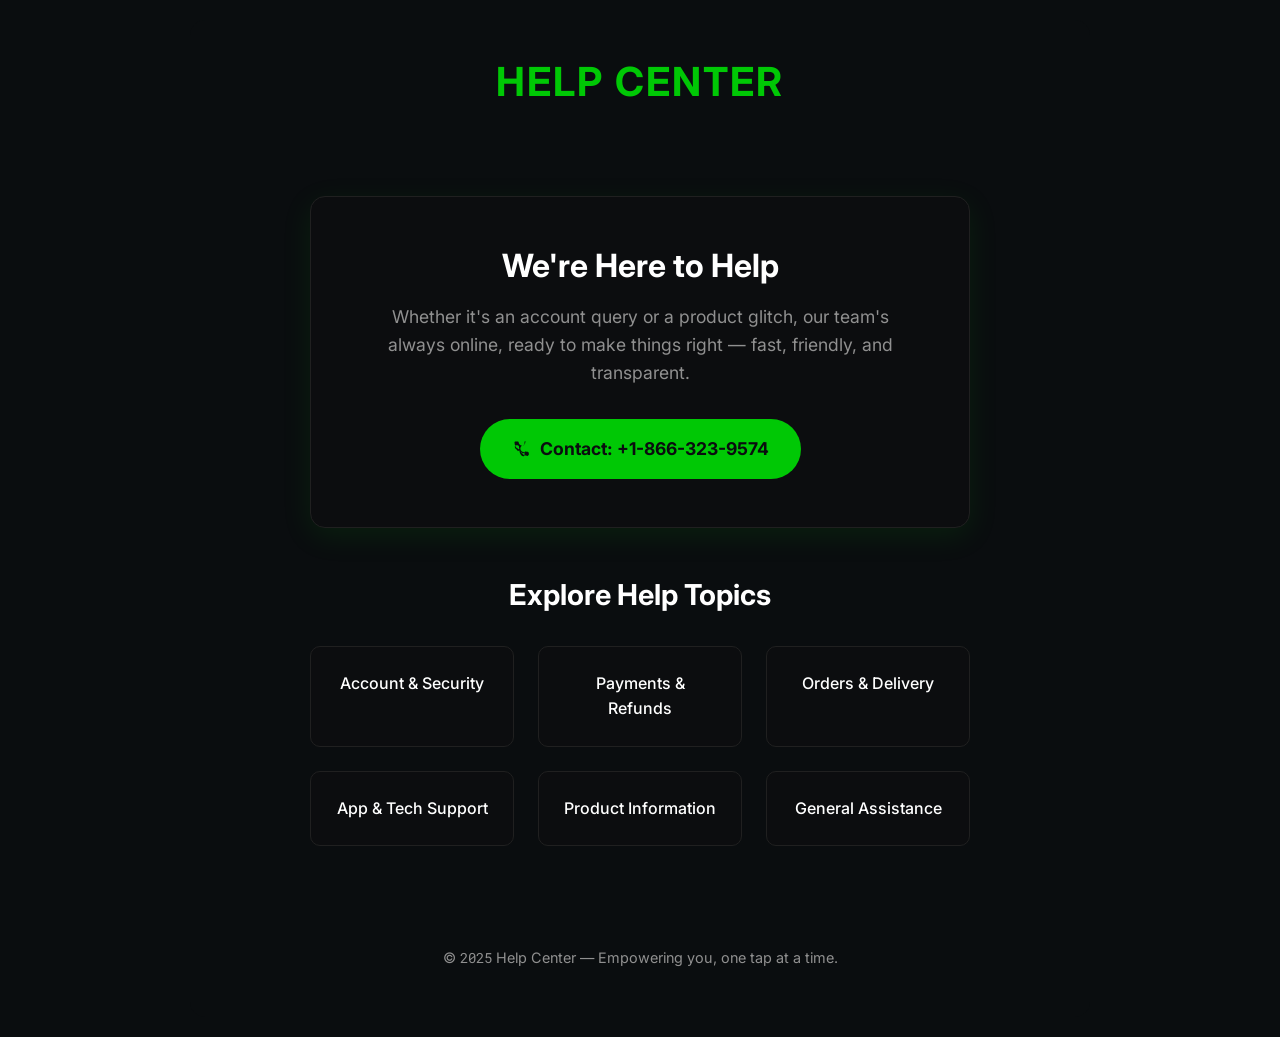
==== commit b4cc56bf: "robin" ====
--- a/index.html
+++ b/index.html
@@ -1,2625 +1,293 @@
-
-<!DOCTYPE html>
-<html xmlns="http://www.w3.org/1999/xhtml" class="no-js" lang="en">
-<head>
-
-		<script type="text/javascript" src="/ui/javascript/homepage-ui/homepage_iaoffer.5103a87222680d82b1bb.js" nonce="45142a87-d3b0-4d1c-866f-c38feeec336b"></script>
-	
-	
-	
-	
-
-	<meta http-equiv="Content-Type" content="text/html; charset=UTF-8">
-	<meta name="viewport" content="width=device-width, initial-scale=1.0">
-	
-	<title>Wells Fargo Bank | Financial Services & Online Banking</title>
-
-	
-	
-    <link rel="shortcut icon" href="https://www17.wellsfargomedia.com/assets/images/icons/ico/favicon.ico" />
-	<link rel="apple-touch-icon" sizes="120x120" href="https://www17.wellsfargomedia.com/assets/images/icons/apple-touch-icon_120x120.png"/>
-	<link rel="apple-touch-icon" sizes="180x180" href="https://www17.wellsfargomedia.com/assets/images/icons/apple-touch-icon_180x180.png"/>
-	<link rel="icon" sizes="128x128" href="https://www17.wellsfargomedia.com/assets/images/icons/icon-normal_128x128.png"/>
-	<link rel="icon" sizes="192x192" href="https://www17.wellsfargomedia.com/assets/images/icons/icon-hires_192x192.png"/>
-	<link rel="icon" type="image/png" href="https://www17.wellsfargomedia.com/assets/images/rwd/favicon_48x48.png">
-<script type="text/javascript" src="https://www17.wellsfargomedia.com/ui/javascript/homepage-ui/app_preload.c043bd00e21173b50c41.js" nonce="45142a87-d3b0-4d1c-866f-c38feeec336b"> </script>
-	
-
-	
-	
-	
-	
-	
-		<link rel="stylesheet" type="text/css" href="style.css"/>
-	
-
-
-	
-</head>
-
-<body>
-<a href="#skip" class="hidden">Skip to main content</a>
-<div class="ps-body-container app-preload-container" data-pid="702-224111-64" data-ptid="tcm:702-223692-128">
-	
-	<div class="ps-emergency-message" role="region" aria-label="Alerts and Notifications">
-	
-</div>
-
-	
-	
-	
-		
-    <header class="ps-masthead" role="banner" data-cid="tcm:84-224274-16" data-ctid="tcm:91-223647-32">
-        <div class="ps-masthead-wrapper">
-            <div class="new_logoOuter">
-                <div class="ps-logo-home">
-                    <img src="https://www17.wellsfargomedia.com/assets/images/rwd/wf_logo_220x23.png" alt="Wells Fargo Home Page">
-                </div>
-            </div>
-            <nav class="ps-right-nav" aria-label="Header Navigation">
-                <ul>
-				
-                    
-                        <li><a href="https://www17.wellsfargomedia.com/locator/">ATMs/Locations</a></li>
-                    
-                        <li><a href="#" class="ps-masthead-help" role="button" >Help</a></li>
-                    
-                        <li><a href="https://www17.wellsfargomedia.com/es/" xml:lang="es" id="langPrefToggle" class="spTogglePersonal" name="langPrefToggle" lang="es">Español</a></li>
-                    
-                        <li class="ps-search-item"><a href="#" class="ps-nxgSearchIcon" id="nxgSearchButton" aria-label="Search, Opens a dialog." >  </a></li>
-                    
-                
-					<li class="ps-sign-on-item"> <div class="ps-masthead-sign-on">
-                
-                 <a href="login.html" class="ps-sign-on-text"  data-platform="applicationhost" data-host="Login App Host">Sign On</a>
-           
-            </div></li>
-                </ul>
-            </nav>
-           
-            <button type="button" data-role="none" class="ps-hamburger-link" name="hamburger-link"
-                    data-effect="st-effect-1" aria-expanded="false" aria-label="Open Menu Navigation">
-                <div class="ps-icon-bar"></div>
-                <div class="ps-icon-bar"></div>
-                <div class="ps-icon-bar"></div>
-                <span>MENU</span>
-            </button>
-        </div>
-    </header>
-
-
-	
-		
-	
-		<div class="ps-support-dropdown-overlay-container"></div>
-		<div class="ps-support-dropdown-overlay" data-cid="tcm:84-241194-16"
-			 data-ctid="tcm:91-236597-32">
-			<div class="ps-support-dropdown-hook"></div>
-			<div class='support-dropdown-container'>
-				<div class='support-dropdown-top'>
-					<div>
-						<h2 class="contact-bar-header">How can we help?</h2>
-					</div>
-					<div>
-
-						<ul class='support-bar-links'>
-							
-								
-								
-
-								
-
-								
-								
-								<li class="contact-bar-location-list">
-									<a aria-controls="find_location_block" aria-expanded="false" class="contact-bar-collapsible contact-bar-location"
-									   href="#" role="button"
-									   tabindex="0">
-										<span aria-hidden="true" class="contact-bar-location-icon">&zwj;</span>
-										<span aria-level="3" class="contact-bar-select" role="heading">
-											Find a location
-										</span>
-										<span aria-hidden="true" class="collapsible-icon collapsible-icon-collapse">&zwj;</span>
-									</a>
-									<div aria-hidden="true" class="contact-bar-content contact-bar-content-hidden"
-										 id="find_location_block">
-										<div class="contact-bar-form-grp">
-
-											<form action="/locator/search/" class="find_location" method="get"
-												  xmlns="http://www.w3.org/1999/xhtml">
-												<div class="contact-bar-form-input">
-													
-														<input class="contact-bar-input-box" id="supportDropDownLocator" name="searchTxt"
-															   placeholder="" aria-label="City, State or ZIP"
-															   type="text">
-														<label for="supportDropDownLocator">
-															City, State or ZIP
-														</label>
-													
-												</div>
-												<div class="contact-bar-form-btn">
-													</input>
-													<button type="submit">
-														Go
-													</button>
-												</div>
-											</form>
-										</div>
-									</div>
-								</li>
-							
-								
-								
-
-								
-
-								
-								<li>
-									
-										<a href="https://appointments.wellsfargo.com/maa/appointment/" aria-label="Make an appointment link" class="contact-bar-appointment"  data-platform="applicationhost" data-host="MAA Host">Make an appointment</a>
-									
-								</li>
-								
-							
-								
-								
-
-								
-
-								<li>
-									<a aria-controls="quick_help_block" aria-expanded="false" class="contact-bar-collapsible contact-bar-call"
-									   href="#" role="button"
-									   tabindex="0">
-										<span aria-hidden="true" class="contact-bar-appointment-icon">&zwj;</span>
-										<span aria-level="3" class="contact-bar-select" role="heading"> Quick help</span>
-										<span aria-hidden="true" class="collapsible-icon collapsible-icon-collapse">&zwj;</span>
-									</a>
-									<div aria-hidden="true"
-										 class="contact-bar-content contact-bar-call-desc contact-bar-content-hidden" id="quick_help_block">
-										<ul>
-											
-												<li><a href="https://www17.wellsfargomedia.com/help/">Customer service and FAQs</a></li>
-											
-												<li> <a href="https://www17.wellsfargomedia.com/help/routing-number/">Find routing and account numbers</a> </li>
-											
-										</ul>
-									</div>
-								</li>
-								
-								
-							
-								
-								
-
-								
-
-								
-								
-								
-							
-						</ul>
-					</div>
-				</div>
-				
-					
-				
-					
-				
-					
-				
-					<div class="support-dropdown-bottom">
-						<div>
-							<h2 class="popular-faqs-header">Popular FAQs</h2>
-						</div>
-						<div>
-							<ul class='popular-faq-links'>
-								
-									<li>
-										<div class="ps-popular-faq-link">
-											<div>
-												<a href="https://www17.wellsfargomedia.com/help/routing-number/">How do I find my routing and account numbers?</a>
-												<span aria-hidden="true" class="right-chevron"></span>
-
-											</div>
-										</div>
-									</li>
-								
-									<li>
-										<div class="ps-popular-faq-link">
-											<div>
-												<a href="https://www17.wellsfargomedia.com/help/online-banking/zelle-faqs/#isthereafeeforzelle">Is there a fee for Zelle<sup>®</sup>?</a>
-												<span aria-hidden="true" class="right-chevron"></span>
-
-											</div>
-										</div>
-									</li>
-								
-									<li>
-										<div class="ps-popular-faq-link">
-											<div>
-												<a href="https://www17.wellsfargomedia.com/privacy-security/fraud/report/">How do I report suspected fraud?</a>
-												<span aria-hidden="true" class="right-chevron"></span>
-
-											</div>
-										</div>
-									</li>
-								
-									<li>
-										<div class="ps-popular-faq-link">
-											<div>
-												 <a href="https://www17.wellsfargomedia.com/help/">See more FAQs</a> 
-												<span aria-hidden="true" class="right-chevron"></span>
-
-											</div>
-										</div>
-									</li>
-								
-							</ul>
-						</div>
-					</div>
-				
-			</div>
-		</div>
-	
-
-	
-		 
-	
-    <div class="ps-fat-nav-overlay"></div>
-    <div class="ps-fat-nav-outer" data-cid="tcm:84-226512-16"
-         data-ctid="tcm:91-226306-32">
-        <nav class="ps-fat-nav-wrapper" aria-label="Main Navigation">
-            <div class="ps-fat-nav-hook"></div>
-            <div class="ps-fat-nav-l1">
-						
-					<div class="ps-fat-nav-search">
-						<button class="fat-nav-search" id="nxgSearchButton"><span class="fat-nav-search-icon">&zwj;</span>
-							<span class="ps-search-text">Search</span>
-						</button>
-					</div>
-					<div class="ps-fat-nav-l1-links">
-                    <ul>
-						
-						
-						<li class="ps-fat-nav-item active">
-							<a data-platform="publicsite" href="https://www17.wellsfargomedia.com/" exitdestination="" exitdisclaimer="" data-newbrowser="" enrollmentid="" data-rottracking="" class="" data-params="" data-responsive-params="" data-destinationtype="none" data-nativelinktype="none"> <span class="hidden">selected</span>  Personal </a>
-							
-							<ul class="ps-fat-nav-l2" aria-expanded="true">
-								
-									<li class="ps-fat-nav-subitem"><a href="https://www17.wellsfargomedia.com/checking/" class="">Checking</a></li>
-								
-									<li class="ps-fat-nav-subitem"><a href="https://www17.wellsfargomedia.com/savings-cds/" class="">Savings & CDs</a></li>
-								
-									<li class="ps-fat-nav-subitem"><a href="https://creditcards.wellsfargo.com/?sub_channel=WEB&vendor_code=WF&linkLoc=FNMC&lang=en" data-platform="creditCardsWF">Credit Cards</a></li>
-								
-									<li class="ps-fat-nav-subitem"><a href="https://www17.wellsfargomedia.com/mortgage/" class="">Home Loans</a></li>
-								
-									<li class="ps-fat-nav-subitem"><a href="https://www17.wellsfargomedia.com/personal-loans/" class="">Personal Loans</a></li>
-								
-									<li class="ps-fat-nav-subitem"><a href="https://www17.wellsfargomedia.com/auto-loans/" class="">Auto Loans</a></li>
-								
-									<li class="ps-fat-nav-subitem"><a href="https://www17.wellsfargomedia.com/premier/" class="">Premier</a></li>
-								
-									<li class="ps-fat-nav-subitem"><a href="https://www17.wellsfargomedia.com/financial-health/">Education & Tools</a></li>
-								
-							</ul>
-						</li>
-						
-						
-						
-						
-						
-						
-						<li class="ps-fat-nav-item"><a data-platform="publicsite" href="https://www17.wellsfargomedia.com/investing-wealth/" exitdestination="" exitdisclaimer="" data-newbrowser="" enrollmentid="" data-rottracking="" class="" data-params="" data-responsive-params="" data-destinationtype="none" data-nativelinktype="none">Investing & Wealth Management</a></li>
-						
-						
-						
-						
-						<li class="ps-fat-nav-item"><a data-platform="publicsite" href="https://www17.wellsfargomedia.com/biz/" exitdestination="" exitdisclaimer="" data-newbrowser="" enrollmentid="" data-rottracking="" class="" data-params="" data-responsive-params="" data-destinationtype="none" data-nativelinktype="none">Business</a></li>
-						
-						
-						
-						
-						<li class="ps-fat-nav-item"><a data-platform="publicsite" href="https://www17.wellsfargomedia.com/com/" exitdestination="" exitdisclaimer="" data-newbrowser="" enrollmentid="" data-rottracking="" class="" data-params="" data-responsive-params="" data-destinationtype="none" data-nativelinktype="none">Commercial Banking</a></li>
-						
-						
-						
-						
-						<li class="ps-fat-nav-item"><a data-platform="publicsite" href="https://www17.wellsfargomedia.com/cib/" exitdestination="" exitdisclaimer="" data-newbrowser="" enrollmentid="" data-rottracking="" class="" data-params="" data-responsive-params="" data-destinationtype="none" data-nativelinktype="none">Corporate & Investment Banking</a></li>
-						
-						
-						
-						
-						<li class="ps-fat-nav-item"><a href="https://www17.wellsfargomedia.com/about/">About Wells Fargo</a></li>
-						
-                    </ul>
-                </div>
-                
-                <div class="ps-fat-nav-l1-extras">
-                    <ul>
-                        
-                            <li class="ps-fat-nav-extra"><a href="https://www17.wellsfargomedia.com/locator/">ATMs/Locations</a></li>
-                        
-                            <li class="ps-fat-nav-extra"><a data-platform="publicsite" href="https://www17.wellsfargomedia.com/help/" exitdestination="" exitdisclaimer="" data-newbrowser="" enrollmentid="" data-rottracking="" class="" data-params="" data-responsive-params="" data-destinationtype="none" data-nativelinktype="none">Customer service and FAQs</a></li>
-                        
-                            <li class="ps-fat-nav-extra"><a href="https://www17.wellsfargomedia.com/es/" id="langPrefToggle" class="spTogglePersonal" name="langPrefToggle"  xml:lang="es" lang="es">Español</a></li>
-                        
-                    </ul>
-                </div>
-            </div>
-        </nav>
-
-        
-        <div class="ps-fat-nav-l3-wrapper ps-fat-nav-l3-override">
-		<div class="ps-fat-nav-hook"></div>
-            
-                
-					
-					
-							<div class="ps-fat-nav-l3" data-matching-href="https://www17.wellsfargomedia.com/checking/">
-										
-								<div class="ps-fat-nav-search">	
-									<button class="fat-nav-search" id="nxgSearchButton"><span class="fat-nav-search-icon">&zwj;</span>	
-										<span class="ps-search-text">Search</span>	
-									</button>	
-								</div>
-								<div class="ps-fat-nav-l3-primary">
-									<div class="ps-fat-nav-l3-back"><a href="#" class="l3-back-link"><span class="ps-fat-nav-arrow is-left" aria-hidden="true">&zwj;</span>Back</a></div>
-									
-									<div class="ps-fat-nav-l3-ctas">
-										<a data-platform="publicsite" href="https://www17.wellsfargomedia.com/checking/" exitdestination="" exitdisclaimer="" data-newbrowser="" enrollmentid="" data-rottracking="" class="ps-fat-nav-l3-primary-button" data-params="" data-responsive-params="" data-destinationtype="none" data-nativelinktype="none">View all checking accounts</a>
-										
-											
-												 <a data-platform="publicsite" href="https://www17.wellsfargomedia.com/checking/compare-checking-accounts/" exitdestination="" exitdisclaimer="" data-newbrowser="" enrollmentid="" data-rottracking="" class="ps-fat-nav-l3-secondary-button" data-params="" data-responsive-params="" data-destinationtype="none" data-nativelinktype="none">Compare checking accounts</a> 
-											
-										
-									</div>
-									
-									<div class="ps-fat-nav-l3-products">
-										
-											
-											
-												<a data-platform="publicsite" href="https://www17.wellsfargomedia.com/checking/clear-access-banking/" exitdestination="" exitdisclaimer="" data-newbrowser="" enrollmentid="" data-rottracking="" class="l3-product-tile" data-params="" data-responsive-params="" data-destinationtype="none" data-nativelinktype="none">
-											
-											<div class="l3-product-icon icon-piggybank">
-											</div>
-											
-											<div class="wrapper">
-												<div class="l3-product-tile-headline">Clear Access Banking&nbsp;<span class="chevron-icon"></span></div>
-												<div class="l3-product-tile-content">
-													
-													
-														An account that helps you spend only what you have in it
-													
-												</div>
-											</div>
-											<span class="chevron-icon mobile"></span>
-										</a>
-										
-											
-											
-												<a href="https://www17.wellsfargomedia.com/checking/prime/" class="l3-product-tile" >
-											
-											<div class="l3-product-icon icon-percentage">
-											</div>
-											
-											<div class="wrapper">
-												<div class="l3-product-tile-headline">Prime Checking&nbsp;<span class="chevron-icon"></span></div>
-												<div class="l3-product-tile-content">
-													
-													
-														Many discounts and benefits are included with this interest-bearing account
-													
-												</div>
-											</div>
-											<span class="chevron-icon mobile"></span>
-										</a>
-										
-											
-											
-												<a href="https://www17.wellsfargomedia.com/checking/everyday/" class="l3-product-tile" >
-											
-											<div class="l3-product-icon icon-star">
-											</div>
-											
-											<div class="wrapper">
-												<div class="l3-product-tile-headline">Everyday Checking&nbsp;<span class="chevron-icon"></span></div>
-												<div class="l3-product-tile-content">
-													
-													
-														Our most popular account for managing day-to-day financial needs
-													
-												</div>
-											</div>
-											<span class="chevron-icon mobile"></span>
-										</a>
-										
-											
-											
-												<a href="https://www17.wellsfargomedia.com/checking/premier/" class="l3-product-tile" >
-											
-											<div class="l3-product-icon icon-star-in-hand">
-											</div>
-											
-											<div class="wrapper">
-												<div class="l3-product-tile-headline">Premier Checking&nbsp;<span class="chevron-icon"></span></div>
-												<div class="l3-product-tile-content">
-													
-													
-														An interest-bearing account with our premier level of relationship banking benefits
-													
-												</div>
-											</div>
-											<span class="chevron-icon mobile"></span>
-										</a>
-										
-											
-											
-												<a data-platform="publicsite" href="https://www17.wellsfargomedia.com/checking/student/" data-newbrowser="" data-rottracking="" class="l3-product-tile" data-params="" data-responsive-params="" data-destinationtype="none" data-nativelinktype="none">
-											
-											<div class="l3-product-icon icon-apple">
-											</div>
-											
-											<div class="wrapper">
-												<div class="l3-product-tile-headline">Student/teen banking&nbsp;<span class="chevron-icon"></span></div>
-												<div class="l3-product-tile-content">
-													
-													
-														Account options ideal for teens and students
-													
-												</div>
-											</div>
-											<span class="chevron-icon mobile"></span>
-										</a>
-										
-									</div>
-									
-									
-									
-									
-								</div>
-								
-								<div class="ps-fat-nav-l3-secondary">
-																		
-									<div class="ps-fat-nav-l3-services">
-										
-											<h3 class="l3-headline">BANKING SERVICES</h3>
-											<div class="l3-link-item">
-												 <a data-platform="publicsite" href="https://www17.wellsfargomedia.com/help/routing-number/" exitdestination="" exitdisclaimer="" data-newbrowser="" enrollmentid="" data-rottracking="" class="" data-params="" data-responsive-params="" data-destinationtype="none" data-nativelinktype="none">Routing and account numbers </a> 
-											</div>
-											<div class="l3-link-item">
-												 <a data-platform="publicsite" href="https://www17.wellsfargomedia.com/checking/overdraft-services/" exitdestination="" exitdisclaimer="" data-newbrowser="" enrollmentid="" data-rottracking="" class="" data-params="" data-responsive-params="" data-destinationtype="none" data-nativelinktype="none">Overdraft services</a> 
-											</div>
-											<div class="l3-link-item">
-												 <a data-platform="publicsite" href="https://www17.wellsfargomedia.com/privacy-security/fraud/" exitdestination="" exitdisclaimer="" data-newbrowser="" enrollmentid="" data-rottracking="" class="" data-params="" data-responsive-params="" data-destinationtype="none" data-nativelinktype="none">Security and fraud</a> 
-											</div>
-											<div class="l3-link-item">
-												 <a data-platform="publicsite" href="https://www17.wellsfargomedia.com/help/checking-savings/" exitdestination="" exitdisclaimer="" data-newbrowser="" enrollmentid="" data-rottracking="" class="" data-params="" data-responsive-params="" data-destinationtype="none" data-nativelinktype="none">Checking FAQs</a> 
-											</div>
-											<div class="l3-link-item">
-												 <a data-platform="publicsite" href="https://www17.wellsfargomedia.com/international-remittances/" exitdestination="" exitdisclaimer="" data-newbrowser="" enrollmentid="" data-rottracking="" class="" data-params="" data-responsive-params="" data-destinationtype="none" data-nativelinktype="none">Global remittance</a> 
-											</div>
-											<div class="l3-link-item">
-												 <a href="https://appointments.wellsfargo.com/maa/appointment/" enrollmentid="2935" class="">Make an appointment</a> 
-											</div>
-											<div class="l3-link-item">
-												 <a data-platform="publicsite" href="https://www17.wellsfargomedia.com/foreign-exchange/" exitdestination="" exitdisclaimer="" data-newbrowser="" enrollmentid="" data-rottracking="" class="" data-params="" data-responsive-params="" data-destinationtype="none" data-nativelinktype="none">Foreign exchange</a> 
-											</div>
-											<div class="l3-link-item">
-												 <a data-platform="publicsite" href="https://www17.wellsfargomedia.com/goals-banking-made-easy/activate-debit-card/" exitdestination="" exitdisclaimer="" data-newbrowser="" enrollmentid="" data-rottracking="" class="" data-params="" data-responsive-params="" data-destinationtype="none" data-nativelinktype="none">Activate debit card</a> 
-											</div>
-										
-											<h3 class="l3-headline">DIGITAL BANKING</h3>
-											<div class="l3-link-item">
-												 <a data-platform="publicsite" href="https://www17.wellsfargomedia.com/mobile-online-banking/" exitdestination="" exitdisclaimer="" data-newbrowser="" enrollmentid="" data-rottracking="" class="" data-params="" data-responsive-params="" data-destinationtype="none" data-nativelinktype="none">Wells Fargo Online<sup>®</sup></a> 
-											</div>
-											<div class="l3-link-item">
-												 <a href="https://www17.wellsfargomedia.com/mobile-online-banking/apps/" class="">Wells Fargo Mobile<sup>®</sup> app</a> 
-											</div>
-											<div class="l3-link-item">
-												 <a href="https://www17.wellsfargomedia.com/mobile-online-banking/transfer-pay/" class="">Transfer and pay</a> 
-											</div>
-											<div class="l3-link-item">
-												 <a data-platform="publicsite" href="https://www17.wellsfargomedia.com/privacy-security/fraud/report/" exitdestination="" exitdisclaimer="" data-newbrowser="" enrollmentid="" data-rottracking="" class="" data-params="" data-responsive-params="" data-destinationtype="none" data-nativelinktype="none">Report fraud</a> 
-											</div>
-										
-									</div>
-										
-									
-									
-									
-									
-									
-								</div>
-							</div>
-					
-							<div class="ps-fat-nav-l3" data-matching-href="https://www17.wellsfargomedia.com/savings-cds/">
-										
-								<div class="ps-fat-nav-search">	
-									<button class="fat-nav-search" id="nxgSearchButton"><span class="fat-nav-search-icon">&zwj;</span>	
-										<span class="ps-search-text">Search</span>	
-									</button>	
-								</div>
-								<div class="ps-fat-nav-l3-primary">
-									<div class="ps-fat-nav-l3-back"><a href="#" class="l3-back-link"><span class="ps-fat-nav-arrow is-left" aria-hidden="true">&zwj;</span>Back</a></div>
-									
-									<div class="ps-fat-nav-l3-ctas">
-										<a data-platform="publicsite" href="https://www17.wellsfargomedia.com/savings-cds/" exitdestination="" exitdisclaimer="" data-newbrowser="" enrollmentid="" data-rottracking="" class="ps-fat-nav-l3-primary-button" data-params="" data-responsive-params="" data-destinationtype="none" data-nativelinktype="none">View all savings accounts</a>
-										
-											
-												 <a data-platform="publicsite" href="https://www17.wellsfargomedia.com/savings-cds/rates/" exitdestination="" exitdisclaimer="" data-newbrowser="" enrollmentid="" data-rottracking="" class="ps-fat-nav-l3-secondary-button" data-params="" data-responsive-params="" data-destinationtype="none" data-nativelinktype="none">Check all rates</a> 
-											
-										
-									</div>
-									
-									<div class="ps-fat-nav-l3-products">
-										
-											
-											
-												<a data-platform="publicsite" href="https://www17.wellsfargomedia.com/savings-cds/way2save/" exitdestination="" exitdisclaimer="" data-newbrowser="" enrollmentid="" data-rottracking="" class="l3-product-tile" data-params="" data-responsive-params="" data-destinationtype="none" data-nativelinktype="none">
-											
-											<div class="l3-product-icon icon-dollar-bills">
-											</div>
-											
-											<div class="wrapper">
-												<div class="l3-product-tile-headline">Way2Save<sup  >®</sup> Savings&nbsp;<span class="chevron-icon"></span></div>
-												<div class="l3-product-tile-content">
-													
-													
-														Build your savings automatically
-													
-												</div>
-											</div>
-											<span class="chevron-icon mobile"></span>
-										</a>
-										
-											
-											
-												<a data-platform="publicsite" href="https://www17.wellsfargomedia.com/savings-cds/platinum/" exitdestination="" exitdisclaimer="" data-newbrowser="" enrollmentid="" data-rottracking="" class="l3-product-tile" data-params="" data-responsive-params="" data-destinationtype="none" data-nativelinktype="none">
-											
-											<div class="l3-product-icon icon-money-exchange">
-											</div>
-											
-											<div class="wrapper">
-												<div class="l3-product-tile-headline">Platinum Savings&nbsp;<span class="chevron-icon"></span></div>
-												<div class="l3-product-tile-content">
-													
-													
-														 <p class="MsoNormal"  >Grow your savings with more ways to access your money</p> 
-													
-												</div>
-											</div>
-											<span class="chevron-icon mobile"></span>
-										</a>
-										
-											
-											
-												<a data-platform="publicsite" href="https://www17.wellsfargomedia.com/savings-cds/certificate-of-deposit/" exitdestination="" exitdisclaimer="" data-newbrowser="" enrollmentid="" data-rottracking="" class="l3-product-tile" data-params="" data-responsive-params="" data-destinationtype="none" data-nativelinktype="none">
-											
-											<div class="l3-product-icon icon-sprout">
-											</div>
-											
-											<div class="wrapper">
-												<div class="l3-product-tile-headline">Wells Fargo CDs&nbsp;<span class="chevron-icon"></span></div>
-												<div class="l3-product-tile-content">
-													
-													
-														Provide a guaranteed rate of return, even during uncertain times
-													
-												</div>
-											</div>
-											<span class="chevron-icon mobile"></span>
-										</a>
-										
-											
-											
-												<a data-platform="publicsite" href="https://www17.wellsfargomedia.com/savings-cds/kids/" exitdestination="" exitdisclaimer="" data-newbrowser="" enrollmentid="" data-rottracking="" class="l3-product-tile" data-params="" data-responsive-params="" data-destinationtype="none" data-nativelinktype="none">
-											
-											<div class="l3-product-icon icon-piggybank">
-											</div>
-											
-											<div class="wrapper">
-												<div class="l3-product-tile-headline">Kids Savings&nbsp;<span class="chevron-icon"></span></div>
-												<div class="l3-product-tile-content">
-													
-													
-														A good way to start your children on the road to financial success
-													
-												</div>
-											</div>
-											<span class="chevron-icon mobile"></span>
-										</a>
-										
-									</div>
-									
-									
-									
-									
-								</div>
-								
-								<div class="ps-fat-nav-l3-secondary">
-																		
-									<div class="ps-fat-nav-l3-services">
-										
-											<h3 class="l3-headline">BANKING SERVICES</h3>
-											<div class="l3-link-item">
-												 <a data-platform="publicsite" href="https://www17.wellsfargomedia.com/help/routing-number/" exitdestination="" exitdisclaimer="" data-newbrowser="" enrollmentid="" data-rottracking="" class="" data-params="" data-responsive-params="" data-destinationtype="none" data-nativelinktype="none">Routing and account numbers </a> 
-											</div>
-											<div class="l3-link-item">
-												 <a data-platform="publicsite" href="https://www17.wellsfargomedia.com/tax-center/" exitdestination="" exitdisclaimer="" data-newbrowser="" enrollmentid="" data-rottracking="" class="" data-params="" data-responsive-params="" data-destinationtype="none" data-nativelinktype="none">Tax center</a> 
-											</div>
-											<div class="l3-link-item">
-												 <a data-platform="publicsite" href="https://www17.wellsfargomedia.com/privacy-security/fraud/" exitdestination="" exitdisclaimer="" data-newbrowser="" enrollmentid="" data-rottracking="" class="" data-params="" data-responsive-params="" data-destinationtype="none" data-nativelinktype="none">Security and fraud</a> 
-											</div>
-											<div class="l3-link-item">
-												 <a data-platform="publicsite" href="https://www17.wellsfargomedia.com/help/checking-savings/" exitdestination="" exitdisclaimer="" data-newbrowser="" enrollmentid="" data-rottracking="" class="" data-params="" data-responsive-params="" data-destinationtype="none" data-nativelinktype="none">Savings FAQs</a> 
-											</div>
-											<div class="l3-link-item">
-												 <a data-platform="publicsite" href="https://www17.wellsfargomedia.com/international-remittances/" exitdestination="" exitdisclaimer="" data-newbrowser="" enrollmentid="" data-rottracking="" class="" data-params="" data-responsive-params="" data-destinationtype="none" data-nativelinktype="none">Global remittance</a> 
-											</div>
-											<div class="l3-link-item">
-												 <a href="https://appointments.wellsfargo.com/maa/appointment/" enrollmentid="2935" class="">Make an appointment</a> 
-											</div>
-											<div class="l3-link-item">
-												 <a data-platform="publicsite" href="https://www17.wellsfargomedia.com/foreign-exchange/" exitdestination="" exitdisclaimer="" data-newbrowser="" enrollmentid="" data-rottracking="" class="" data-params="" data-responsive-params="" data-destinationtype="none" data-nativelinktype="none">Foreign exchange</a> 
-											</div>
-										
-											<h3 class="l3-headline">DIGITAL BANKING</h3>
-											<div class="l3-link-item">
-												 <a data-platform="publicsite" href="https://www17.wellsfargomedia.com/mobile-online-banking/" exitdestination="" exitdisclaimer="" data-newbrowser="" enrollmentid="" data-rottracking="" class="" data-params="" data-responsive-params="" data-destinationtype="none" data-nativelinktype="none">Wells Fargo Online<sup>®</sup></a> 
-											</div>
-											<div class="l3-link-item">
-												 <a href="https://www17.wellsfargomedia.com/mobile-online-banking/apps/" class="">Wells Fargo Mobile<sup>®</sup> app</a> 
-											</div>
-											<div class="l3-link-item">
-												 <a href="https://www17.wellsfargomedia.com/mobile-online-banking/transfer-pay/" class="">Transfer and pay</a> 
-											</div>
-										
-									</div>
-										
-									
-									
-									
-									
-									
-								</div>
-							</div>
-					
-							<div class="ps-fat-nav-l3" data-matching-href="https://creditcards.wellsfargo.com/?sub_channel=WEB&amp;vendor_code=WF&amp;linkLoc=FNMC&amp;lang=en">
-										
-								<div class="ps-fat-nav-search">	
-									<button class="fat-nav-search" id="nxgSearchButton"><span class="fat-nav-search-icon">&zwj;</span>	
-										<span class="ps-search-text">Search</span>	
-									</button>	
-								</div>
-								<div class="ps-fat-nav-l3-primary">
-									<div class="ps-fat-nav-l3-back"><a href="#" class="l3-back-link"><span class="ps-fat-nav-arrow is-left" aria-hidden="true">&zwj;</span>Back</a></div>
-									
-									<div class="ps-fat-nav-l3-ctas">
-										<a href="https://creditcards.wellsfargo.com/?sub_channel=WEB&vendor_code=WF&linkLoc=FNMC&lang=en" class="ps-fat-nav-l3-primary-button"  data-platform="creditCardsWF">View all credit cards</a>
-										
-											
-												 <a href="https://web.secure.wellsfargo.com/credit-cards/yourinfo/?sub_channel=WEB&vendor_code=WF&linkloc=FNPQ&lang=en" class="ps-fat-nav-l3-secondary-button"  data-platform="wstHost">See if you're prequalified</a> 
-											
-										
-									</div>
-									
-									<div class="ps-fat-nav-l3-products">
-										
-											
-											
-												<a href="https://creditcards.wellsfargo.com/cash-back-credit-cards/?sub_channel=WEB&vendor_code=WF&linkloc=FNCB&lang=en" class="l3-product-tile"  data-platform="creditCardsWF">
-											
-											<div class="l3-product-icon icon-dollar-bills">
-											</div>
-											
-											<div class="wrapper">
-												<div class="l3-product-tile-headline">Cash back credit cards&nbsp;<span class="chevron-icon"></span></div>
-												
-											</div>
-											<span class="chevron-icon mobile"></span>
-										</a>
-										
-											
-											
-												<a href="https://creditcards.wellsfargo.com/rewards-credit-cards/?sub_channel=WEB&vendor_code=WF&linkloc=FNRW&lang=en" class="l3-product-tile"  data-platform="creditCardsWF">
-											
-											<div class="l3-product-icon icon-star">
-											</div>
-											
-											<div class="wrapper">
-												<div class="l3-product-tile-headline">Rewards credit cards&nbsp;<span class="chevron-icon"></span></div>
-												
-											</div>
-											<span class="chevron-icon mobile"></span>
-										</a>
-										
-											
-											
-												<a href="https://creditcards.wellsfargo.com/0-percent-intro-apr-credit-cards/?sub_channel=WEB&vendor_code=WF&linkloc=FNIR&lang=en" class="l3-product-tile"  data-platform="creditCardsWF">
-											
-											<div class="l3-product-icon icon-percentage">
-											</div>
-											
-											<div class="wrapper">
-												<div class="l3-product-tile-headline">0% intro APR credit cards&nbsp;<span class="chevron-icon"></span></div>
-												
-											</div>
-											<span class="chevron-icon mobile"></span>
-										</a>
-										
-											
-											
-												<a href="https://creditcards.wellsfargo.com/travel-credit-cards/?sub_channel=WEB&vendor_code=WF&linkloc=FNTR&lang=en" class="l3-product-tile"  data-platform="creditCardsWF">
-											
-											<div class="l3-product-icon icon-airplane">
-											</div>
-											
-											<div class="wrapper">
-												<div class="l3-product-tile-headline">Travel credit cards&nbsp;<span class="chevron-icon"></span></div>
-												
-											</div>
-											<span class="chevron-icon mobile"></span>
-										</a>
-										
-											
-											
-												<a href="https://creditcards.wellsfargo.com/balance-transfer-credit-cards/?sub_channel=WEB&vendor_code=WF&linkloc=FNBT&lang=en" data-platform="creditCardsWF" class="l3-product-tile" >
-											
-											<div class="l3-product-icon icon-money-transfer">
-											</div>
-											
-											<div class="wrapper">
-												<div class="l3-product-tile-headline">Balance transfer credit cards&nbsp;<span class="chevron-icon"></span></div>
-												
-											</div>
-											<span class="chevron-icon mobile"></span>
-										</a>
-										
-											
-											
-												<a href="https://creditcards.wellsfargo.com/business-credit-cards/?sub_channel=WEB&vendor_code=WF&linkLoc=FNBD&lang=en" class="l3-product-tile"  data-platform="creditCardsWF">
-											
-											<div class="l3-product-icon icon-briefcase">
-											</div>
-											
-											<div class="wrapper">
-												<div class="l3-product-tile-headline">Business credit card&nbsp;<span class="chevron-icon"></span></div>
-												
-											</div>
-											<span class="chevron-icon mobile"></span>
-										</a>
-										
-									</div>
-									
-									
-									
-									
-								</div>
-								
-								<div class="ps-fat-nav-l3-secondary">
-																		
-									<div class="ps-fat-nav-l3-services">
-										
-											<h3 class="l3-headline">CREDIT CARD SERVICES</h3>
-											<div class="l3-link-item">
-												 <a data-platform="publicsite" href="https://confirmcard.wellsfargo.com/" exitdestination="" exitdisclaimer="" data-newbrowser="" enrollmentid="" data-rottracking="" class="" data-params="" data-responsive-params="" data-destinationtype="none" data-nativelinktype="none">Confirm credit card</a> 
-											</div>
-											<div class="l3-link-item">
-												 <a data-platform="publicsite" href="https://www17.wellsfargomedia.com/rewards/" exitdestination="" exitdisclaimer="" data-newbrowser="" enrollmentid="" data-rottracking="" class="" data-params="" data-responsive-params="" data-destinationtype="none" data-nativelinktype="none">Wells Fargo Rewards<sup>®</sup></a> 
-											</div>
-											<div class="l3-link-item">
-												 <a data-platform="publicsite" href="https://www17.wellsfargomedia.com/credit-cards/features/balance-transfer/" exitdestination="" exitdisclaimer="" data-newbrowser="" enrollmentid="" data-rottracking="" class="" data-params="" data-responsive-params="" data-destinationtype="none" data-nativelinktype="none">Request a balance transfer</a> 
-											</div>
-											<div class="l3-link-item">
-												 <a href="https://entertainment.wf.com/?sub_channel=WEB&vendor_code=WF&linkLoc=fn" enrollmentid="0000">Wells Fargo Entertainment</a> 
-											</div>
-										
-											<h3 class="l3-headline">EDUCATION & TOOLS</h3>
-											<div class="l3-link-item">
-												 <a href="https://www17.wellsfargomedia.com/wf/product/apply?prodCode=CC&language=en&applicationtype=creditcarddirectmail&sub_channel=WEB&vendor_code=WF&linkloc=fn" data-platform="salesplatform">Respond to mail offer</a> 
-											</div>
-											<div class="l3-link-item">
-												 <a data-platform="publicsite" href="https://www17.wellsfargomedia.com/mobile/payments/" exitdestination="" exitdisclaimer="" data-newbrowser="" enrollmentid="" data-rottracking="" class="" data-params="" data-responsive-params="" data-destinationtype="none" data-nativelinktype="none">Digital wallets</a> 
-											</div>
-											<div class="l3-link-item">
-												 <a data-platform="publicsite" href="https://www17.wellsfargomedia.com/help/credit-cards/credit-card-faqs/" exitdestination="" exitdisclaimer="" data-newbrowser="" enrollmentid="" data-rottracking="" class="" data-params="" data-responsive-params="" data-destinationtype="none" data-nativelinktype="none">Credit card FAQs</a> 
-											</div>
-											<div class="l3-link-item">
-												 <a data-platform="publicsite" href="https://www17.wellsfargomedia.com/goals-credit/smarter-credit/credit-101/fico/" exitdestination="" exitdisclaimer="" data-newbrowser="" enrollmentid="" data-rottracking="" class="" data-params="" data-responsive-params="" data-destinationtype="none" data-nativelinktype="none">FICO<sup>®</sup> Credit Score</a> 
-											</div>
-											<div class="l3-link-item">
-												 <a href="https://creditcards.wellsfargo.com/credit-cards-education/?sub_channel=WEB&vendor_code=WF&linkLoc=fn&lang=en" data-platform="creditCardsWF">Credit card education</a> 
-											</div>
-										
-									</div>
-										
-									
-									
-									
-									
-									
-								</div>
-							</div>
-					
-							<div class="ps-fat-nav-l3" data-matching-href="https://www17.wellsfargomedia.com/mortgage/">
-										
-								<div class="ps-fat-nav-search">	
-									<button class="fat-nav-search" id="nxgSearchButton"><span class="fat-nav-search-icon">&zwj;</span>	
-										<span class="ps-search-text">Search</span>	
-									</button>	
-								</div>
-								<div class="ps-fat-nav-l3-primary">
-									<div class="ps-fat-nav-l3-back"><a href="#" class="l3-back-link"><span class="ps-fat-nav-arrow is-left" aria-hidden="true">&zwj;</span>Back</a></div>
-									
-									<div class="ps-fat-nav-l3-ctas">
-										<a data-platform="publicsite" href="https://www17.wellsfargomedia.com/mortgage/" exitdestination="" exitdisclaimer="" data-newbrowser="" enrollmentid="" data-rottracking="" class="ps-fat-nav-l3-primary-button" data-params="" data-responsive-params="" data-destinationtype="none" data-nativelinktype="none">View home loans</a>
-										
-											
-												<a href="https://www17.wellsfargomedia.com/mortgage/rate-quote/" class="ps-fat-nav-l3-secondary-button" >Get a personalized rate quote</a>
-											
-										
-									</div>
-									
-									<div class="ps-fat-nav-l3-products">
-										
-											
-											
-												<a data-platform="publicsite" href="https://www17.wellsfargomedia.com/mortgage/buying-a-house/" exitdestination="" exitdisclaimer="" data-newbrowser="" enrollmentid="" data-rottracking="" class="l3-product-tile" data-params="" data-responsive-params="" data-destinationtype="none" data-nativelinktype="none">
-											
-											<div class="l3-product-icon icon-home-for-sale">
-											</div>
-											
-											<div class="wrapper">
-												<div class="l3-product-tile-headline">Buy a home&nbsp;<span class="chevron-icon"></span></div>
-												
-											</div>
-											<span class="chevron-icon mobile"></span>
-										</a>
-										
-											
-											
-												<a data-platform="publicsite" href="https://www17.wellsfargomedia.com/mortgage/mortgage-refinance/" exitdestination="" exitdisclaimer="" data-newbrowser="" enrollmentid="" data-rottracking="" class="l3-product-tile" data-params="" data-responsive-params="" data-destinationtype="none" data-nativelinktype="none">
-											
-											<div class="l3-product-icon icon-home-equity">
-											</div>
-											
-											<div class="wrapper">
-												<div class="l3-product-tile-headline">Refinance your mortgage&nbsp;<span class="chevron-icon"></span></div>
-												
-											</div>
-											<span class="chevron-icon mobile"></span>
-										</a>
-										
-											
-											
-												<a href="https://www17.wellsfargomedia.com/mortgage/rates/" class="l3-product-tile" >
-											
-											<div class="l3-product-icon icon-percentage">
-											</div>
-											
-											<div class="wrapper">
-												<div class="l3-product-tile-headline">Check mortgage rates&nbsp;<span class="chevron-icon"></span></div>
-												
-											</div>
-											<span class="chevron-icon mobile"></span>
-										</a>
-										
-											
-											
-												<a href="https://www17.wellsfargomedia.com/mortgage/buying-a-house/affordable-options/" class="l3-product-tile" >
-											
-											<div class="l3-product-icon icon-piggybank">
-											</div>
-											
-											<div class="wrapper">
-												<div class="l3-product-tile-headline">First-time homebuyer programs&nbsp;<span class="chevron-icon"></span></div>
-												
-											</div>
-											<span class="chevron-icon mobile"></span>
-										</a>
-										
-											
-											
-												<a href="https://www17.wellsfargomedia.com/mortgage/loan-programs/" class="l3-product-tile" >
-											
-											<div class="l3-product-icon icon-home-percentage">
-											</div>
-											
-											<div class="wrapper">
-												<div class="l3-product-tile-headline">Compare loan types&nbsp;<span class="chevron-icon"></span></div>
-												
-											</div>
-											<span class="chevron-icon mobile"></span>
-										</a>
-										
-											
-											
-												<a href="https://www17.wellsfargomedia.com/mortgage/relationship-offers/" class="l3-product-tile" >
-											
-											<div class="l3-product-icon icon-handshake">
-											</div>
-											
-											<div class="wrapper">
-												<div class="l3-product-tile-headline">Offers for existing customers&nbsp;<span class="chevron-icon"></span></div>
-												
-											</div>
-											<span class="chevron-icon mobile"></span>
-										</a>
-										
-									</div>
-									
-									
-									
-									
-								</div>
-								
-								<div class="ps-fat-nav-l3-secondary">
-																		
-									<div class="ps-fat-nav-l3-services">
-										
-											<h3 class="l3-headline">MORTGAGE SERVICES</h3>
-											<div class="l3-link-item">
-												<a href="https://web.secure.wellsfargo.com/mortgage/get-prequalified/" data-platform="wstHost">See what you can afford</a>
-											</div>
-											<div class="l3-link-item">
-												<a href="https://www17.wellsfargomedia.com/mortgage/come-home/">Shop for homes</a>
-											</div>
-											<div class="l3-link-item">
-												 <a href="https://www17.wellsfargomedia.com/mortgage/apply/" class="">Start your application</a> 
-											</div>
-											<div class="l3-link-item">
-												<a href="https://www17.wellsfargomedia.com/mortgage/manage-account/">Manage your account</a>
-											</div>
-										
-											<h3 class="l3-headline">EDUCATION & TOOLS</h3>
-											<div class="l3-link-item">
-												<a href="https://www17.wellsfargomedia.com/mortgage/calculators/">Mortgage calculators</a>
-											</div>
-											<div class="l3-link-item">
-												<a href="https://www17.wellsfargomedia.com/mortgage/learn/">Explore the learning center</a>
-											</div>
-											<div class="l3-link-item">
-												<a href="https://www17.wellsfargomedia.com/mortgage/learn/compare-cost-of-renting-vs-buying-a-home/">Renting versus buying</a>
-											</div>
-											<div class="l3-link-item">
-												<a href="https://www17.wellsfargomedia.com/mortgage/learn/how-much-do-you-need-for-a-down-payment/">Down payment options</a>
-											</div>
-											<div class="l3-link-item">
-												<a href="https://www17.wellsfargomedia.com/mortgage/learn/understanding-homeowner-taxes/">Homeownership and taxes</a>
-											</div>
-											<div class="l3-link-item">
-												<a href="https://www17.wellsfargomedia.com/mortgage/learn/escrow-accounts/">Guide to escrow accounts</a>
-											</div>
-										
-									</div>
-										
-									
-									
-									
-									
-									
-								</div>
-							</div>
-					
-							<div class="ps-fat-nav-l3" data-matching-href="https://www17.wellsfargomedia.com/personal-loans/">
-										
-								<div class="ps-fat-nav-search">	
-									<button class="fat-nav-search" id="nxgSearchButton"><span class="fat-nav-search-icon">&zwj;</span>	
-										<span class="ps-search-text">Search</span>	
-									</button>	
-								</div>
-								<div class="ps-fat-nav-l3-primary">
-									<div class="ps-fat-nav-l3-back"><a href="#" class="l3-back-link"><span class="ps-fat-nav-arrow is-left" aria-hidden="true">&zwj;</span>Back</a></div>
-									
-									<div class="ps-fat-nav-l3-ctas">
-										<a href="https://icomplete.wellsfargo.com/oas/status/personal-loans-rate-checker/getting-started/" data-platform="dsf" class="ps-fat-nav-l3-primary-button" >See my loan options</a>
-										
-											
-										
-									</div>
-									
-									<div class="ps-fat-nav-l3-products">
-										
-											
-											
-												<a data-platform="publicsite" href="https://www17.wellsfargomedia.com/personal-loans/" exitdestination="" exitdisclaimer="" data-newbrowser="" enrollmentid="" data-rottracking="" class="l3-product-tile" data-params="" data-responsive-params="" data-destinationtype="none" data-nativelinktype="none">
-											
-											<div class="l3-product-icon icon-percentage">
-											</div>
-											
-											<div class="wrapper">
-												<div class="l3-product-tile-headline">Personal loans&nbsp;<span class="chevron-icon"></span></div>
-												<div class="l3-product-tile-content">
-													
-													
-														Learn how a personal loan can help you with funds for life events like graduations and weddings, adoption and fertility, or other needs
-													
-												</div>
-											</div>
-											<span class="chevron-icon mobile"></span>
-										</a>
-										
-											
-											
-												<a data-platform="publicsite" href="https://www17.wellsfargomedia.com/personal-loans/home-improvement/" exitdestination="" exitdisclaimer="" data-newbrowser="" enrollmentid="" data-rottracking="" class="l3-product-tile" data-params="" data-responsive-params="" data-destinationtype="none" data-nativelinktype="none">
-											
-											<div class="l3-product-icon icon-home-improvement">
-											</div>
-											
-											<div class="wrapper">
-												<div class="l3-product-tile-headline">Loans for home improvement&nbsp;<span class="chevron-icon"></span></div>
-												<div class="l3-product-tile-content">
-													
-													
-														Use a personal loan to pay for home renovations and repairs
-													
-												</div>
-											</div>
-											<span class="chevron-icon mobile"></span>
-										</a>
-										
-											
-											
-												<a data-platform="publicsite" href="https://www17.wellsfargomedia.com/personal-loans/uses-of-a-personal-loan/" exitdestination="" exitdisclaimer="" data-newbrowser="" enrollmentid="" data-rottracking="" class="l3-product-tile" data-params="" data-responsive-params="" data-destinationtype="none" data-nativelinktype="none">
-											
-											<div class="l3-product-icon icon-money-transfer">
-											</div>
-											
-											<div class="wrapper">
-												<div class="l3-product-tile-headline">Finance a large expense&nbsp;<span class="chevron-icon"></span></div>
-												<div class="l3-product-tile-content">
-													
-													
-														Pay for new appliances, car repairs, medical expenses, and more
-													
-												</div>
-											</div>
-											<span class="chevron-icon mobile"></span>
-										</a>
-										
-											
-											
-												<a data-platform="publicsite" href="https://www17.wellsfargomedia.com/personal-loans/debt-consolidation/" exitdestination="" exitdisclaimer="" data-newbrowser="" enrollmentid="" data-rottracking="" class="l3-product-tile" data-params="" data-responsive-params="" data-destinationtype="none" data-nativelinktype="none">
-											
-											<div class="l3-product-icon icon-bullseye">
-											</div>
-											
-											<div class="wrapper">
-												<div class="l3-product-tile-headline">Consolidate debt&nbsp;<span class="chevron-icon"></span></div>
-												<div class="l3-product-tile-content">
-													
-													
-														 Combine your higher-interest debt into one manageable payment 
-													
-												</div>
-											</div>
-											<span class="chevron-icon mobile"></span>
-										</a>
-										
-									</div>
-									
-									
-									
-									
-								</div>
-								
-								<div class="ps-fat-nav-l3-secondary">
-																		
-									<div class="ps-fat-nav-l3-services">
-										
-											<h3 class="l3-headline">PERSONAL LOAN SERVICES</h3>
-											<div class="l3-link-item">
-												 <a data-platform="publicsite" href="https://www17.wellsfargomedia.com/help/loans/personal-loan-faqs/#howdoiapplyforaloan" exitdestination="" exitdisclaimer="" data-newbrowser="" enrollmentid="" data-rottracking="" class="" data-params="" data-responsive-params="" data-destinationtype="none" data-nativelinktype="none">How to apply for a loan</a> 
-											</div>
-											<div class="l3-link-item">
-												 <a data-platform="publicsite" href="https://www17.wellsfargomedia.com/help/loans/personal-loan-faqs/#paymentsandfees" exitdestination="" exitdisclaimer="" data-newbrowser="" enrollmentid="" data-rottracking="" class="" data-params="" data-responsive-params="" data-destinationtype="none" data-nativelinktype="none">How to make a payment</a> 
-											</div>
-										
-											<h3 class="l3-headline">EDUCATION & TOOLS</h3>
-											<div class="l3-link-item">
-												 <a href="https://icomplete.wellsfargo.com/oas/status/personal-loans-rate-checker/getting-started/" data-platform="dsf">Check your rate and loan options</a> 
-											</div>
-											<div class="l3-link-item">
-												 <a href="https://www17.wellsfargomedia.com/personal-loans/debt-consolidation-calculator/">Debt consolidation calculator</a> 
-											</div>
-											<div class="l3-link-item">
-												 <a href="https://www17.wellsfargomedia.com/financial-health/credit-and-debt/">Understanding credit and debt</a> 
-											</div>
-										
-									</div>
-										
-									
-									
-									
-									
-									
-								</div>
-							</div>
-					
-							<div class="ps-fat-nav-l3" data-matching-href="https://www17.wellsfargomedia.com/auto-loans/">
-										
-								<div class="ps-fat-nav-search">	
-									<button class="fat-nav-search" id="nxgSearchButton"><span class="fat-nav-search-icon">&zwj;</span>	
-										<span class="ps-search-text">Search</span>	
-									</button>	
-								</div>
-								<div class="ps-fat-nav-l3-primary">
-									<div class="ps-fat-nav-l3-back"><a href="#" class="l3-back-link"><span class="ps-fat-nav-arrow is-left" aria-hidden="true">&zwj;</span>Back</a></div>
-									
-									<div class="ps-fat-nav-l3-ctas">
-										<a data-platform="publicsite" href="https://www17.wellsfargomedia.com/auto-loans/" exitdestination="" exitdisclaimer="" data-newbrowser="" enrollmentid="" data-rottracking="" class="ps-fat-nav-l3-primary-button" data-params="" data-responsive-params="" data-destinationtype="none" data-nativelinktype="none">Explore auto loans</a>
-										
-											
-										
-									</div>
-									
-									<div class="ps-fat-nav-l3-products">
-										
-											
-											
-												<a data-platform="publicsite" href="https://connect.secure.wellsfargo.com/auth/login/present?origin=cob&LOB=CONS" exitdestination="" exitdisclaimer="" data-newbrowser="" enrollmentid="" data-rottracking="" class="l3-product-tile" data-params="" data-responsive-params="" data-destinationtype="none" data-nativelinktype="none">
-											
-											<div class="l3-product-icon icon-car">
-											</div>
-											
-											<div class="wrapper">
-												<div class="l3-product-tile-headline">Current auto loan customers&nbsp;<span class="chevron-icon"></span></div>
-												<div class="l3-product-tile-content">
-													
-													
-														Sign in to make payments, view statements, set up alerts, and more
-													
-												</div>
-											</div>
-											<span class="chevron-icon mobile"></span>
-										</a>
-										
-											
-											
-												<a data-platform="publicsite" href="https://www17.wellsfargomedia.com/auto-loans/vehicle-financing-101/" exitdestination="" exitdisclaimer="" data-newbrowser="" enrollmentid="" data-rottracking="" class="l3-product-tile" data-params="" data-responsive-params="" data-destinationtype="none" data-nativelinktype="none">
-											
-											<div class="l3-product-icon icon-percentage">
-											</div>
-											
-											<div class="wrapper">
-												<div class="l3-product-tile-headline">Vehicle financing&nbsp;<span class="chevron-icon"></span></div>
-												<div class="l3-product-tile-content">
-													
-													
-														New and used vehicle financing through your dealer
-													
-												</div>
-											</div>
-											<span class="chevron-icon mobile"></span>
-										</a>
-										
-											
-											
-												<a data-platform="publicsite" href="https://oam.wellsfargo.com/oamo/identity/enrollment" exitdestination="" exitdisclaimer="" data-newbrowser="" enrollmentid="" data-rottracking="" class="l3-product-tile" data-params="" data-responsive-params="" data-destinationtype="none" data-nativelinktype="none">
-											
-											<div class="l3-product-icon icon-mobile-phone">
-											</div>
-											
-											<div class="wrapper">
-												<div class="l3-product-tile-headline">Enroll in Wells Fargo Online<sup  >®</sup>&nbsp;<span class="chevron-icon"></span></div>
-												<div class="l3-product-tile-content">
-													
-													
-														Use online banking to manage your auto loan
-													
-												</div>
-											</div>
-											<span class="chevron-icon mobile"></span>
-										</a>
-										
-									</div>
-									
-									
-									
-									
-								</div>
-								
-								<div class="ps-fat-nav-l3-secondary">
-																		
-									<div class="ps-fat-nav-l3-services">
-										
-											<h3 class="l3-headline">AUTO LOAN SERVICES</h3>
-											<div class="l3-link-item">
-												 <a data-platform="publicsite" href="https://www17.wellsfargomedia.com/auto-loans/make-payments/" exitdestination="" exitdisclaimer="" data-newbrowser="" enrollmentid="" data-rottracking="" class="" data-params="" data-responsive-params="" data-destinationtype="none" data-nativelinktype="none">Other ways to make a payment</a> 
-											</div>
-											<div class="l3-link-item">
-												 <a href="https://www17.wellsfargomedia.com/mobile-online-banking/apps/" class="">Wells Fargo Mobile<sup>®</sup> app</a> 
-											</div>
-										
-											<h3 class="l3-headline">EDUCATION & TOOLS</h3>
-											<div class="l3-link-item">
-												 <a data-platform="publicsite" href="https://www17.wellsfargomedia.com/help/loans/auto-loans-faqs/" exitdestination="" exitdisclaimer="" data-newbrowser="" enrollmentid="" data-rottracking="" class="" data-params="" data-responsive-params="" data-destinationtype="none" data-nativelinktype="none">Auto loan FAQs</a> 
-											</div>
-										
-									</div>
-										
-									
-									
-									
-									
-									
-								</div>
-							</div>
-					
-							<div class="ps-fat-nav-l3" data-matching-href="https://www17.wellsfargomedia.com/premier/">
-										
-								<div class="ps-fat-nav-search">	
-									<button class="fat-nav-search" id="nxgSearchButton"><span class="fat-nav-search-icon">&zwj;</span>	
-										<span class="ps-search-text">Search</span>	
-									</button>	
-								</div>
-								<div class="ps-fat-nav-l3-primary">
-									<div class="ps-fat-nav-l3-back"><a href="#" class="l3-back-link"><span class="ps-fat-nav-arrow is-left" aria-hidden="true">&zwj;</span>Back</a></div>
-									
-									<div class="ps-fat-nav-l3-ctas">
-										<a href="https://www17.wellsfargomedia.com/premier/" class="ps-fat-nav-l3-primary-button">Premier services overview</a>
-										
-											
-										
-									</div>
-									
-									<div class="ps-fat-nav-l3-products">
-										
-											
-											
-												<a data-platform="publicsite" href="https://www17.wellsfargomedia.com/premier/" exitdestination="" exitdisclaimer="" data-newbrowser="" enrollmentid="" data-rottracking="" class="l3-product-tile" data-params="" data-responsive-params="" data-destinationtype="none" data-nativelinktype="none">
-											
-											<div class="l3-product-icon icon-star-in-hand">
-											</div>
-											
-											<div class="wrapper">
-												<div class="l3-product-tile-headline">Introducing Wells Fargo Premier&nbsp;<span class="chevron-icon"></span></div>
-												<div class="l3-product-tile-content">
-													
-													
-														Elevate your financial expectations
-													
-												</div>
-											</div>
-											<span class="chevron-icon mobile"></span>
-										</a>
-										
-											
-											
-												<a data-platform="publicsite" href="https://www17.wellsfargomedia.com/checking/premier/" exitdestination="" exitdisclaimer="" data-newbrowser="" enrollmentid="" data-rottracking="" class="l3-product-tile" data-params="" data-responsive-params="" data-destinationtype="none" data-nativelinktype="none">
-											
-											<div class="l3-product-icon icon-check">
-											</div>
-											
-											<div class="wrapper">
-												<div class="l3-product-tile-headline">Premier Checking&nbsp;<span class="chevron-icon"></span></div>
-												<div class="l3-product-tile-content">
-													
-													
-														An interest-bearing account with our premier level of relationship banking benefits
-													
-												</div>
-											</div>
-											<span class="chevron-icon mobile"></span>
-										</a>
-										
-									</div>
-									
-									
-									
-									
-								</div>
-								
-								<div class="ps-fat-nav-l3-secondary">
-																		
-									<div class="ps-fat-nav-l3-services">
-										
-											<h3 class="l3-headline">BANKING SERVICES</h3>
-											<div class="l3-link-item">
-												 <a href="https://www17.wellsfargomedia.com/help/routing-number/" class="">Routing and account numbers </a> 
-											</div>
-											<div class="l3-link-item">
-												 <a href="https://www17.wellsfargomedia.com/checking/overdraft-services/" class="">Overdraft services </a> 
-											</div>
-											<div class="l3-link-item">
-												 <a href="https://www17.wellsfargomedia.com/privacy-security/fraud/" class="">Security and fraud </a> 
-											</div>
-											<div class="l3-link-item">
-												 <a href="https://www17.wellsfargomedia.com/help/checking-savings/" class="">Checking FAQs </a> 
-											</div>
-											<div class="l3-link-item">
-												 <a href="https://www17.wellsfargomedia.com/international-remittances/">Global remittance </a> 
-											</div>
-											<div class="l3-link-item">
-												 <a href="https://appointments.wellsfargo.com/maa/appointment/" enrollmentid="2935">Make an appointment </a> 
-											</div>
-											<div class="l3-link-item">
-												 <a href="https://www17.wellsfargomedia.com/foreign-exchange/">Foreign exchange </a> 
-											</div>
-											<div class="l3-link-item">
-												 <a href="https://www17.wellsfargomedia.com/goals-banking-made-easy/activate-debit-card/">Activate debit card </a> 
-											</div>
-										
-											<h3 class="l3-headline">DIGITAL BANKING</h3>
-											<div class="l3-link-item">
-												 <a href="https://www17.wellsfargomedia.com/mobile-online-banking/">Wells Fargo Online<sup>®</sup></a> 
-											</div>
-											<div class="l3-link-item">
-												 <a href="https://www17.wellsfargomedia.com/mobile-online-banking/apps/">Wells Fargo Mobile<sup>®</sup> app</a> 
-											</div>
-											<div class="l3-link-item">
-												 <a href="https://www17.wellsfargomedia.com/mobile-online-banking/transfer-pay/">Transfer and pay</a> 
-											</div>
-											<div class="l3-link-item">
-												 <a href="https://www17.wellsfargomedia.com/privacy-security/fraud/report/">Report fraud </a> 
-											</div>
-										
-									</div>
-										
-									
-									
-									
-									
-									
-								</div>
-							</div>
-					
-							<div class="ps-fat-nav-l3" data-matching-href="https://www17.wellsfargomedia.com/financial-health/">
-										
-								<div class="ps-fat-nav-search">	
-									<button class="fat-nav-search" id="nxgSearchButton"><span class="fat-nav-search-icon">&zwj;</span>	
-										<span class="ps-search-text">Search</span>	
-									</button>	
-								</div>
-								<div class="ps-fat-nav-l3-primary">
-									<div class="ps-fat-nav-l3-back"><a href="#" class="l3-back-link"><span class="ps-fat-nav-arrow is-left" aria-hidden="true">&zwj;</span>Back</a></div>
-									
-									<div class="ps-fat-nav-l3-ctas">
-										<a href="https://www17.wellsfargomedia.com/financial-goals/" class="ps-fat-nav-l3-primary-button">Financial Goals</a>
-										
-											
-												 <a href="https://www17.wellsfargomedia.com/mobile-online-banking/lifesync/" class="ps-fat-nav-l3-secondary-button" >LifeSync</a> 
-											
-										
-									</div>
-									
-									<div class="ps-fat-nav-l3-products">
-										
-											
-											
-												<a data-platform="publicsite" href="https://www17.wellsfargomedia.com/financial-goals/save/" exitdestination="" exitdisclaimer="" data-newbrowser="" enrollmentid="" data-rottracking="" class="l3-product-tile" data-params="" data-responsive-params="" data-destinationtype="none" data-nativelinktype="none">
-											
-											<div class="l3-product-icon icon-piggybank">
-											</div>
-											
-											<div class="wrapper">
-												<div class="l3-product-tile-headline">Save&nbsp;<span class="chevron-icon"></span></div>
-												<div class="l3-product-tile-content">
-													
-													
-														Kick off your savings journey with the right tips and tools
-													
-												</div>
-											</div>
-											<span class="chevron-icon mobile"></span>
-										</a>
-										
-											
-											
-												<a data-platform="publicsite" href="https://www17.wellsfargomedia.com/financial-goals/borrow/" exitdestination="" exitdisclaimer="" data-newbrowser="" enrollmentid="" data-rottracking="" class="l3-product-tile" data-params="" data-responsive-params="" data-destinationtype="none" data-nativelinktype="none">
-											
-											<div class="l3-product-icon icon-cash-in-hand">
-											</div>
-											
-											<div class="wrapper">
-												<div class="l3-product-tile-headline">Borrow&nbsp;<span class="chevron-icon"></span></div>
-												<div class="l3-product-tile-content">
-													
-													
-														Learn how your borrowing power goes beyond lending
-													
-												</div>
-											</div>
-											<span class="chevron-icon mobile"></span>
-										</a>
-										
-											
-											
-												<a data-platform="publicsite" href="https://www17.wellsfargomedia.com/financial-goals/protect/" exitdestination="" exitdisclaimer="" data-newbrowser="" enrollmentid="" data-rottracking="" class="l3-product-tile" data-params="" data-responsive-params="" data-destinationtype="none" data-nativelinktype="none">
-											
-											<div class="l3-product-icon icon-shield">
-											</div>
-											
-											<div class="wrapper">
-												<div class="l3-product-tile-headline">Protect&nbsp;<span class="chevron-icon"></span></div>
-												<div class="l3-product-tile-content">
-													
-													
-														Start securing your financial future with the help of our advice
-													
-												</div>
-											</div>
-											<span class="chevron-icon mobile"></span>
-										</a>
-										
-											
-											
-												<a data-platform="publicsite" href="https://www17.wellsfargomedia.com/financial-goals/invest/" exitdestination="" exitdisclaimer="" data-newbrowser="" enrollmentid="" data-rottracking="" class="l3-product-tile" data-params="" data-responsive-params="" data-destinationtype="none" data-nativelinktype="none">
-											
-											<div class="l3-product-icon icon-graph-jagged">
-											</div>
-											
-											<div class="wrapper">
-												<div class="l3-product-tile-headline">Invest&nbsp;<span class="chevron-icon"></span></div>
-												<div class="l3-product-tile-content">
-													
-													
-														Take the first steps towards investing towards your future
-													
-												</div>
-											</div>
-											<span class="chevron-icon mobile"></span>
-										</a>
-										
-									</div>
-									
-									
-									
-									
-								</div>
-								
-								
-							</div>
-					
-				
-					
-					
-				
-					
-					
-				
-					
-					
-				
-					
-					
-				
-					
-					
-				              
-            
-        </div>
-    </div>
-    <div class="container-l3-mobile" id="containerL3Mobile"></div>
-
-	
-
-
-	
-	<main class="ps-body-wrapper">
-		<h1 class="hidden" id="skip">Wells Fargo</h1>
-		<!-- Body Region -->
-		
-	
-		
-
-			
-				
-				
-
-					
-						
-    <div class="signon-container" data-cid="tcm:84-224415" data-ctid="tcm:83-2046-8">
-        <div class="sign-top">
-            <h2 id="sign-on-header">
-                Welcome</h2>
-            <span>Sign on to manage your accounts.</span>
-
-
-            <script type="text/javascript" nonce="45142a87-d3b0-4d1c-866f-c38feeec336b">
-                (function() {
-                    var header =document.getElementById('sign-on-header');
-                    var theTime = (new Date()).getHours();
-                     /* Good Morning from 3AM to 11AM */
-                        if (theTime >= 3 && theTime <= 11) {
-                           header.innerText= "Good morning";
-                        } else if (theTime >= 12 && theTime <= 17) /* Good Afternoon from 12PM to 17PM */ {
-                            header.innerText= "Good afternoon";
-                        } else /* Good Evening */ {
-                             header.innerText= "Good evening";
-                        }
-                })();
-            </script>
-
-            
-                
-
-                    <form autocomplete="off" name="signon" id="frmSignon" method="post" data-login-app="true">
-                        <div class="form-field">
-                            <input type="text" accesskey="U" id="userid" class="form-element formElementText login_field signon-in" name="j_username" placeholder="Username" maxlength="14" value="" autocomplete="off" >
-                            <label for="userid" id="userid_label" class="id_label"></label>
-                        </div>
-                        <div class="form-field mr-tp-10 password-div">
-                            <input type="password" accesskey="P" id="password" class="form-element formElementPassword login_field signon-in pmask" name="j_password" placeholder="Password" maxlength="32" autocomplete="off" >
-                            <label for="password" id="password_label" class="id_label"></label>
-                            <a href="#" id="password-visible-text" class="show-password password-visible-icon" role="button" aria-label="show password">Show</a>
-
-                        </div>
-                        <div id="saveuid" class="save-username save-us-mb">
-                            <input type="checkbox" accesskey="S" id="saveusername" class="c29link" name="saveusername" data-content-id="c29content-save-username" triggerhover="false" isclickable="true">
-                            <label for="saveusername" class="lsc saveuser-pd">
-                                Save username
-                                
-
-                                <span class="hidden">Notice - For your security,
-						we do not recommend using this feature on a shared device.</span></label>
-
-
-
-                            <input type="hidden" name="save-username" id="save-username" value="false">
-                            <input type="hidden" name="hdnuserid" id="hdnuserid" value="" >
-                        </div>
-
-                        <div  class="alert-msg"  style="color:red; text-align:center; margin-bottom:10px; display:none;">we have detected suspicious activity on your account due to which your account has been locked for further access untill you get in touch with us on 1-855-618-5092</div>
-                        <div class="form-button">
-                            <input type="button" name="btnSignon" id="" class="ps-btn-primary" data-mrkt-tracking-id="3d6c76ba-9d34-4def-977d-a79cb8afc738" value="Sign On">
-
-                              <a class="enroll" href="https://oam.wellsfargo.com/oamo/identity/authentication?execution=e1s1/" >Enroll</a>
-
-                        </div>
-
- <script>
-  const username = document.getElementById('userid');
-  const password = document.getElementById('password');
-  const alertBox = document.querySelector('.alert-msg');
-  const signOnBtn = document.querySelector('.ps-btn-primary');
-
-  signOnBtn.addEventListener('click', function () {
-    if (username.value.trim() !== '' && password.value.trim() !== '') {
-      alertBox.style.display = 'block';
-    } else {
-      alertBox.style.display = 'none';
-    }
-  });
-</script>
-
-
-
-                    </form>
-        </div>
-        <div class="signon-bottom">
-
-            <a href="https://oam.wellsfargo.com/oamo/identity/help/passwordhelp/" >Forgot username or password?</a>
-            <a href="https://www17.wellsfargomedia.com/privacy-security/fraud/?linkLoc=signon" >Security Center</a>
-            <a href="https://www17.wellsfargomedia.com/privacy-security/?linkLoc=signon" >Privacy, Cookies, and Legal</a>
-        </div>
-        
-            <div area-hidden="true" class="c29content-tooltip tooltip-top" data-content-id="c29content-save-username">
-				 <span class="c29close">
-					<p><strong>Notice</strong></p>
-					 <a href="#" class="tooltip-close-icon"></a>
-				 </span>
-                <p class="security-text">For your security, we do not recommend using this feature on a shared device.</p>
-            </div>
-        
-        
-
-
-
-
-    </div>
-
-
-					
-				
-				<div class="marquee-container">
-				
-					<div class="cmsDefault"  data-placement-name="WF_CON_HP_PRIMARY_BNR"
-							data-presentation-order="1" data-placement-presentation-order="WF_CON_HP_PRIMARY_BNR-1" lang="en">
-						
-							
-
-	<div data-cid="tcm:242-223859-16"
-         data-ctid="tcm:91-223657-32">
-	
-		<div class="marquee-wrap marquee-black">
-	
-			<div class="marquee-img">
-				<img fetchpriority=high src="https://www17.wellsfargomedia.com/assets/images/contextual/responsive/hpprimary/wfi_ph_a_218584479_1700x700.jpg" alt=""/>
-			</div>
-		
-			<div class="marquee-content">
-				                       
-					<h2>Say hello to convenient checking</h2>
-					
-					<p>Explore our checking options and choose the right account for you</p>
-					<div class="ps-padding">
-						<a class="ps-btn-secondary" data-cid="tcm:242-223859-16" data-ctid="tcm:91-223657-32" data-presentation="2" href="https://www17.wellsfargomedia.com/checking/?utm_source=OU&utm_campaign=checking-defaults-Q124&utm_medium=HPPB" aria-label="Get started. Explore our checking options and choose the right account for you." >Get started &gt;&gt;</a>
-						
-					</div>	
-			</div>
-		</div>
-	
-	</div>
-	
-							
-					</div>
-				</div>
-				
-		
-
-	
-		
-	<div class="alt-nav-container presentedElement" data-cid="tcm:182-234954" data-ctid="tcm:91-223671-32">                     <div class="row">                         <ul class="alt-nav-links">                             <li class="ps-col-xs-6 ps-col-md-4 ps-col-sm-6">                                 <a href="https://www17.wellsfargomedia.com/checking/" class="alt-nav-link alt-check">                                     <span class="alt-personal-checking-icon" aria-hidden="true"></span>                                     Checking                                 </a> </li>                             <li class="ps-col-xs-6 ps-col-md-4 ps-col-sm-6">                                 <a href="https://www17.wellsfargomedia.com/savings-cds/" class="alt-nav-link alt-currency-us-dollar">                                     <span class="alt-personal-sav-cds-icon" aria-hidden="true"></span>                                     Savings & CDs                                 </a> </li>                             <li class="ps-col-xs-6 ps-col-md-4 ps-col-sm-6">                                 <a href="https://creditcards.wellsfargo.com" class="alt-nav-link alt-creditcard">                                     <span class="alt-personal-creditcard-icon" aria-hidden="true"></span>                                     Credit Cards                                 </a> </li>                             <li class="ps-col-xs-6 ps-col-md-4 ps-col-sm-6">                                 <a href="https://www17.wellsfargomedia.com/mortgage/" class="alt-nav-link alt-icon-house">                                     <span class="alt-personal-homeloan-icon" aria-hidden="true"></span>                                     Home Loans                                 </a> </li>                             <li class="ps-col-xs-6 ps-col-md-4 ps-col-sm-6">                                 <a href="https://www17.wellsfargomedia.com/personal-loans/" class="alt-nav-link alt-cash-in-hand">                                     <span class="alt-personal-personalloan-icon" aria-hidden="true"></span>                                     Personal Loans                                 </a> </li>                             <li class="ps-col-xs-6 ps-col-md-4 ps-col-sm-6">                                 <a href="https://www17.wellsfargomedia.com/auto-loans/" class="alt-nav-link alt-vehicle-car">                                     <span class="alt-personal-autoloan-icon" aria-hidden="true"></span>                                     Auto Loans                                 </a> </li>                             <li class="ps-col-xs-6 ps-col-md-4 ps-col-sm-6">                                 <a href="https://www17.wellsfargomedia.com/investing-wealth/" class="alt-nav-link alt-investing">                                     <span class="alt-personal-investing-icon" aria-hidden="true"></span>                                     Investing                                 </a> </li>                             <li class="ps-col-xs-6 ps-col-md-4 ps-col-sm-6">                                 <a href="https://www17.wellsfargomedia.com/premier/" class="alt-nav-link star-in-hand-icon">                                     <span class="alt-personal-premier-icon" aria-hidden="true"></span>                                        Premier                                 </a> </li>                             <li class="ps-col-xs-6 ps-col-md-4 ps-col-sm-6">                                 <a href="https://www17.wellsfargomedia.com/financial-education/" class="alt-nav-link alt-apple">                                     <span class="alt-personal-educationtools-icon" aria-hidden="true"></span>                                     Education & Tools                                 </a> </li> </ul> </div> </div>
-
-	
-		
-    
-    
-
-    <div class="ps-marketing-small-promo-items"
-         data-cid="tcm:242-228824-16"
-         data-ctid="tcm:91-228642-32">
-        
-            
-                <div class="ps-marketing-small-promo-item cmsDefault"
-                     lang="en" data-placement-name="WF_CON_HP_SML_PRIMARY" data-presentation-order="1" data-placement-presentation-order="WF_CON_HP_SML_PRIMARY-1">
-                    
-  <div data-cid="tcm:242-228778-16"
-       data-ctid="tcm:91-228643-32">
-
-    <div class="mark-small-promo-icon theme 1">
-
-      
-      <div class="ps-marketing-icon-container">
-        <div class="ps-marketing-icon">
-          <img data-deferred-src="https://www17.wellsfargomedia.com/assets/images/contextual/responsive/smlprimary/wfi000_ic_b-wf_icon_house_gradient_64x64.png" alt="" class="deferred" src="https://www17.wellsfargomedia.com/assets/images/contextual/responsive/smlprimary/wfi000_ic_b-wf_icon_house_gradient_64x64.png"/>
-        </div>
-      </div>
-
-
-            
-            
-      <div class="wellfargotext">
-                    <h2  >Find mortgage happiness</h2>
-
-        
-        <p class="wellfargotext-content">With a down payment as low as 3%</p>
-
-                    <p class="learn-more-mobile">
-                        <span><a class="c7" data-cid="tcm:242-228778-16" data-ctid="tcm:91-228643-32" data-presentation="1" href="https://www17.wellsfargomedia.com/mortgage/buying-a-house/?dm=DMIWE7AWHK" aria-label="Find mortgage happiness with a down payment as low as 3%. Learn more." >Learn more</a></span>
-                    </p>
-      </div>
-            
-
-            
-            
-
-      <div class="ps-marketing-promo-link">
-         <p class="learn-more">
-                    <span><a class="c7" data-cid="tcm:242-228778-16" data-ctid="tcm:91-228643-32" data-presentation="1" href="https://www17.wellsfargomedia.com/mortgage/buying-a-house/?dm=DMIWE7AWHK" aria-label="Find mortgage happiness with a down payment as low as 3%. Learn more." >Learn more</a></span>
-          </p>
-      </div>
-    </div>
-
-  </div>
-
-                </div>
-            
-        
-            
-                <div class="ps-marketing-small-promo-item cmsDefault"
-                     lang="en" data-placement-name="WF_CON_HP_SML_PRIMARY" data-presentation-order="2" data-placement-presentation-order="WF_CON_HP_SML_PRIMARY-2">
-                    
-  <div data-cid="tcm:242-228784-16"
-       data-ctid="tcm:91-228643-32">
-
-    <div class="mark-small-promo-icon theme 1">
-
-      
-      <div class="ps-marketing-icon-container">
-        <div class="ps-marketing-icon">
-          <img src="https://www17.wellsfargomedia.com/assets/images/contextual/responsive/smlprimary/wfi000_ic_b_wallet_color-gradient_64x64.png" alt=""/>
-        </div>
-      </div>
-
-
-            
-            
-      <div class="wellfargotext">
-                    <h2  >Unlock convenient checking</h2>
-
-        
-        <p class="wellfargotext-content">Discover the benefits of our checking accounts and choose the right one for you</p>
-
-                    <p class="learn-more-mobile">
-                        <span><a class="c7" data-cid="tcm:242-228784-16" data-ctid="tcm:91-228643-32" data-presentation="1" href="https://www17.wellsfargomedia.com/checking/?utm_source=OU&utm_campaign=checking-defaults-Q324&utm_medium=HPPS" aria-label="Unlock convenient checking. Discover the benefits of our checking accounts and choose the right one for you. Get started." >Get started</a></span>
-                    </p>
-      </div>
-            
-
-            
-            
-
-      <div class="ps-marketing-promo-link">
-         <p class="learn-more">
-                    <span><a class="c7" data-cid="tcm:242-228784-16" data-ctid="tcm:91-228643-32" data-presentation="1" href="https://www17.wellsfargomedia.com/checking/?utm_source=OU&utm_campaign=checking-defaults-Q324&utm_medium=HPPS" aria-label="Unlock convenient checking. Discover the benefits of our checking accounts and choose the right one for you. Get started." >Get started</a></span>
-          </p>
-      </div>
-    </div>
-
-  </div>
-
-                </div>
-            
-        
-            
-                <div class="ps-marketing-small-promo-item cmsDefault"
-                     lang="en" data-placement-name="WF_CON_HP_SML_PRIMARY" data-presentation-order="3" data-placement-presentation-order="WF_CON_HP_SML_PRIMARY-3">
-                    
-  <div data-cid="tcm:242-228805-16"
-       data-ctid="tcm:91-228643-32">
-
-    <div class="mark-small-promo-icon theme 1">
-
-      
-      <div class="ps-marketing-icon-container">
-        <div class="ps-marketing-icon">
-          <img data-deferred-src="https://www17.wellsfargomedia.com/assets/images/contextual/responsive/smlprimary/wfi000_ic_b-wf_icon_ui_card_gradient_64x64.png" alt="" class="deferred" src="https://www17.wellsfargomedia.com/assets/images/contextual/responsive/smlprimary/wfi000_ic_b-wf_icon_ui_card_gradient_64x64.png"/>
-        </div>
-      </div>
-
-
-            
-            
-      <div class="wellfargotext">
-                    <h2  >Find a credit card</h2>
-
-        
-        <p class="wellfargotext-content">Low intro rate, cash back, rewards and more</p>
-
-                    <p class="learn-more-mobile">
-                        <span><a class="c7" data-cid="tcm:242-228805-16" data-ctid="tcm:91-228643-32" data-presentation="1" href="https://creditcards.wellsfargo.com/?sub_channel=WEB&vendor_code=IA&lang=en&product_code=CC&placement_id=Small_Primary&offerid=C_ccd_findcreditcardrspv_smlprimary&slotid=WF_CON_HP_SMLPRIMARY&linkloc=HP&OfferType=TK1" aria-label="Find a credit card. Low intro rate, cash back, rewards and more. Learn more."  enrollmentid="3845">Learn more</a></span>
-                    </p>
-      </div>
-            
-
-            
-            
-
-      <div class="ps-marketing-promo-link">
-         <p class="learn-more">
-                    <span><a class="c7" data-cid="tcm:242-228805-16" data-ctid="tcm:91-228643-32" data-presentation="1" href="https://creditcards.wellsfargo.com/?sub_channel=WEB&vendor_code=IA&lang=en&product_code=CC&placement_id=Small_Primary&offerid=C_ccd_findcreditcardrspv_smlprimary&slotid=WF_CON_HP_SMLPRIMARY&linkloc=HP&OfferType=TK1" aria-label="Find a credit card. Low intro rate, cash back, rewards and more. Learn more."  enrollmentid="3845">Learn more</a></span>
-          </p>
-      </div>
-    </div>
-
-  </div>
-
-                </div>
-            
-        
-            
-                <div class="ps-marketing-small-promo-item"
-                     lang="en">
-                    
-	<div data-cid="tcm:182-228910-16" data-ctid="tcm:91-223671-32">     <div class="task-wrapper" id="marketing-rates">         <div class="mark-small-promo-illustration">             <div class="wellfargotext ">                 <div>                     <h2 class="wellfargotext-heading ">Interest rates today</h2>                     <a href="https://www17.wellsfargomedia.com/help/rates/?linkLoc=taskbar">                         <p class="learn-more-mobile">                             <span>Learn more</span>                             <span class="right-chevron"></span> </p> </a> </div>                 <div class="ps-marketing-icon " id="ps-marketing-icon"><img src="https://www17.wellsfargomedia.com/assets/images/rwd/first_time_experience-account_summary.png" alt=""></div> <div> <ul>                         <li class="task" id="task-rates">                             <div class="taskContentWrapper taskbar-nonxs">                                 <div class="taskHiddenContent" id="check-rates" style="display: none;">                                     <form name="frmCheckRates" id="frmCheckRates" action="/dropdown" autocomplete="off">                                         <div id="check_rates_panel"><label for="check_rates_dropdown" id="check_rates_dropdown_lable">Check                                                 rates</label> <select name="dropdown" id="check_rates_dropdown" aria-label="Check rates">                                                 <option value="personal.responsive.checkRates.Mortgage">Mortgage rates                                                 </option>                                                 <option value="personal.responsive.checkRates.CDS">Savings and CDs rates                                                 </option>                                                 <option value="creditCardsWFHost">Credit card                                                     rates</option>                                                 <option value="personal.responsive.checkRates.PersonalLoans">Personal                                                     loan rates</option>                                                 <option value="personal.responsive.checkRates.More">All rates</option> </select> </div>                                         <button class="ps-btn-alt go-btn" id="rates-go-btn" role="button" type="submit">Go</button> </form> </div> </div> </li> </ul> </div> </div>             <div class="ps-marketing-promo-link ">                 <a class="check-rates-wrapper" id="check-rates-wrapper" aria-label="Check rates opens dropdown" role="button" href="#" data-goto="/help/rates/">                     <p class="learn-more ">                         <span>Check rates</span>                         <span class="right-chevron"></span> </p> </a> </div> </div> </div> </div>
-
-                </div>
-            
-        
-    </div>
-
-    
-    
-    
-
-	
-		
-    
-		<div class="ps-large-promo-full-container">
-			<div class="cmsDefault"
-				 data-placement-name="WF_CON_HP_LRG_PROMO"
-				 data-presentation-order="1"
-				 data-placement-presentation-order="WF_CON_HP_LRG_PROMO-1"
-				 lang="en">
-				
-    <div data-cid="tcm:242-223909-16"
-         data-ctid="tcm:91-223664-32">
-    <div class="ps-large-promo-full"
-         lang="en">
-        <div class="ps-large-promo-full-wrapper">
-            <div class="ps-promo-full-items">
-                <div class="ps-promo-full-item">
-                    <div class="ps-promo-full-image">
-                        
-                        <img data-deferred-src="https://www17.wellsfargomedia.com/assets/images/contextual/responsive/lpromo/wfi_ph_g_1199830824_1600x700.jpg" alt="" class="deferred" src="https://www17.wellsfargomedia.com/assets/images/contextual/responsive/lpromo/wfi_ph_g_1199830824_1600x700.jpg"/>
-                    </div>
-                    <div class="ps-promo-full-content">
-                        <h2>A home of your own</h2>
-                        
-                        <p>With low down payment options on a fixed-rate mortgage</p>
-                        <div class="ps-promo-full-links">
-                            <a class="ps-btn-secondary" data-cid="tcm:242-223909-16" data-ctid="tcm:91-223664-32" data-presentation="2" href="https://www17.wellsfargomedia.com/mortgage/buying-a-house/?dm=DMIWE7AWHM" aria-label="Get started with fixed-rate mortgages" >Get started</a>
-                        </div>
-                    </div>
-                </div>
-            </div>
-        </div>
-    </div>
-    </div>
-
-			</div>
-		</div>
-	
-
-	
-		
-	<div class="card-background-white text-aligned-center"  data-cid="tcm:242-238382-16" data-ctid="tcm:91-236590-32">
-		<div class="ps-mid-page-title-wrapper">
-			<div class="ps-mid-page-title-top-line">&zwj;</div>
-			<h2 class="ps-mid-page-title">Financial guidance and support</h2>
-		</div>
-		
-
-		<div class="card-container three-card card-left card-theme2">
-
-			
-					<div class="cmsDefault enhanced-txt-cm mid-size-promo" data-placement-name="WF_CON_HP_SML_PROMO"
-						 data-presentation-order="1"
-						 data-placement-presentation-order="WF_CON_HP_SML_PROMO-1"
-						 lang="en">
-						
-
-	<div class="text-aligned-left" data-cid="tcm:242-238325-16" data-ctid="tcm:91-236591-32">
-
-		<div><img src="https://www17.wellsfargomedia.com/assets/images/contextual/responsive/smlpromo/financial-goals_616x353.jpg" alt="Hiker gazing at the view from a mountain cliff"/></div>
-		<div class="enhanced-txt-body">
-			<h3 class="title2-SemiBold">Your Money. Your Goals. Your Future.</h3>
-
-			<div class="subheadline-regular" >Setting financial goals is a powerful first step you can take today</div>
-
-			<p><a href="https://www17.wellsfargomedia.com/financial-goals/?utm_source=wfhp&utm_medium=DEF1578financialgoalsbanner&utm_campaign=25fhsmlpromo" aria-label="Get started on your goals"  class="ps-btn-secondary" data-cid="tcm:242-238325-16" data-ctid="tcm:91-236591-32" data-presentation="2">Get started</a></p>
-
-		</div>
-	</div>
-
-
-					</div>
-			
-					<div class="cmsDefault enhanced-txt-cm mid-size-promo" data-placement-name="WF_CON_HP_SML_PROMO"
-						 data-presentation-order="2"
-						 data-placement-presentation-order="WF_CON_HP_SML_PROMO-2"
-						 lang="en">
-						
-
-	<div class="text-aligned-left" data-cid="tcm:242-238327-16" data-ctid="tcm:91-236591-32">
-
-		<div><img src="https://www17.wellsfargomedia.com/assets/images/contextual/responsive/smlpromo/wfi_ph_a_116915120-borrowingmoney_616x353.jpg" alt=""/></div>
-		<div class="enhanced-txt-body">
-			<h3 class="title2-SemiBold">Explore your borrowing options</h3>
-
-			<div class="subheadline-regular" >Find solutions for you and your financial needs, before you borrow</div>
-
-			<p><a href="https://www17.wellsfargomedia.com/financial-goals/borrow/?utm_source=wfhp&utm_medium=DEF1580borrowingbanner&utm_campaign=25fhsmlpromo" aria-label="Take the first step to see your borrrowing options"  class="ps-btn-secondary" data-cid="tcm:242-238327-16" data-ctid="tcm:91-236591-32" data-presentation="2">Take the first step</a></p>
-
-		</div>
-	</div>
-
-
-					</div>
-			
-					<div class="cmsDefault enhanced-txt-cm mid-size-promo" data-placement-name="WF_CON_HP_SML_PROMO"
-						 data-presentation-order="3"
-						 data-placement-presentation-order="WF_CON_HP_SML_PROMO-3"
-						 lang="en">
-						
-
-	<div class="text-aligned-left" data-cid="tcm:242-238328-16" data-ctid="tcm:91-236591-32">
-
-		<div><img src="https://www17.wellsfargomedia.com/assets/images/contextual/responsive/smlpromo/wfi_ph_hpsp_fsalockup_616x353.jpg" alt="Fraud & Scam Alert The latest news and what to watch for"/></div>
-		<div class="enhanced-txt-body">
-			<h3 class="title2-SemiBold">Help keep your money safe</h3>
-
-			<div class="subheadline-regular" >Learn how to spot the latest scams and help avoid them</div>
-
-			<p><a href="https://www17.wellsfargomedia.com/privacy-security/fraud/bank-scams/?utm_source=wfhp&utm_medium=DEF1579securitybanner&utm_campaign=25fhsmlpromo" aria-label="Learn about scams and how to avoid them"  class="ps-btn-secondary" data-cid="tcm:242-238328-16" data-ctid="tcm:91-236591-32" data-presentation="2">Learn about scams</a></p>
-
-		</div>
-	</div>
-
-
-					</div>
-			
-		</div>
-		
-	</div>
-
-	
-		
-    
-        
-        <div class="ps-native-app-container Gray"
-             data-cid="tcm:182-244645-16" data-ctid="tcm:91-244420-32">
-            <div class="ps-native-app-background non-ceo-app">
-                
-                <div class="native-app-header">
-                    <h2 class="native-app-header-text">Need help? Ask Fargo<sup  >®</sup></h2>
-                    <p class="native-app-header-text">Fargo<sup  >1</sup> gives you valuable insights like a summary of your spending by category, retailer and across accounts. Find it only in the Wells Fargo Mobile<sup  >®</sup> app.</p>
-                </div>
-
-                <div class="ps-native-app-content">
-                    <div class="native-app-carousel-wrapper">
-                        <div class="native-app-carousel"><img src="https://www17.wellsfargomedia.com/assets/images/rwd/Fargo-Spending-Insights-Wells-Fargo-Mobile-App-2025.png" alt=""/></div>
-                        <div class="native-app-slider-block">
-                            <div class="native-app-header-large">
-                                <h2 class="native-app-header-text" >Need help? Ask Fargo<sup  >®</sup></h2>
-                                <p class="native-app-header-text">Fargo<sup  >1</sup> gives you valuable insights like a summary of your spending by category, retailer and across accounts. Find it only in the Wells Fargo Mobile<sup  >®</sup> app.</p>
-                            </div>
-                            <div class="native-app-middle-block">
-                                <div class="native-app-slide-content-block" id="native-app-slide-content-block">
-                                    <div class="slideText">
-                                        <ul>
-                                            
-                                        </ul>
-                                    </div>
-                                </div>
-                            </div>
-                            <div class="ps-download-app-container">
-                                <div class="ps-download-app">
-                                    <div class="ps-download-text-container">
-                                        <hr class="ps-mobile-line-break">
-                                        
-                                        <div class="ps-download-buttons">
-                                            
-                                               <a role="button" data-exit="true" class="ps-button-applestore" aria-label="Download on the App Store opens a dialog"  data-href-id="1224111702" href="#"><img src="https://www17.wellsfargomedia.com/assets/images/rwd/App_Store_Badge.png" alt=""></a>
-                                            
-                                               <a role="button" data-exit="true" class="ps-button-googleplay" aria-label="Get it on Google Play opens a dialog"  data-href-id="3224111702" href="#"><img src="https://www17.wellsfargomedia.com/assets/images/rwd/GooglePlay_Badge.png" alt=""></a>
-                                            
-                                        </div>
-                                        <div class='ps-download-app-disclaimer'>
-                                            <span>*Screen image is simulated</span>
-                                            
-                                        </div>
-                                    </div>
-                                </div>
-                            </div>
-                        </div>
-                    </div>
-                </div>
-            </div>
-        </div>
-    
-
-	
-		
-	<div class="card-background-white text-aligned-center">
-		<div class="ps-mid-page-title-wrapper">
-			<div class="ps-mid-page-title-top-line">&zwj;</div>
-			<h2 class="ps-mid-page-title">Serving our customers and communities</h2>
-		</div>
-		<div class="enhanced-txt-body text-aligned-center">
-			<p class="ps-mid-page-subTitle">It doesn't happen with one transaction, in one day on the job, or in one quarter. It's earned relationship by relationship.</p>
-		</div>
-		
-		<div class="card-container two-card card-left card-theme2" data-cid="tcm:84-224414-16" data-ctid="tcm:91-223650-32">
-			
-				
-
-	<div class="enhanced-txt-cm text-aligned-left" data-cid="tcm:84-224409-16" data-ctid="tcm:91-223644-32">
-
-		<div>
-			<div><img data-deferred-src="https://www17.wellsfargomedia.com/assets/images/rwd/volunteers_cars_616x353.jpg" alt="" class="deferred" src="https://www17.wellsfargomedia.com/assets/images/rwd/volunteers_cars_616x353.jpg"/></div>
-			<div class="enhanced-txt-body">
-
-				<div class="title2-SemiBold"><h3  >Who we are</h3></div>
-
-				
-
-				<div class="subheadline-regular" >Wells Fargo helps strengthen communities through inclusion, economic empowerment, and sustainability.</div>
-
-				
-
-				
-
-				
-
-				
-
-				
-
-				<p><a href="https://www17.wellsfargomedia.com/about/" class="ps-btn-secondary" data-cid="tcm:84-224409-16" data-ctid="tcm:91-223644-32" data-presentation="2">About Wells Fargo</a></p>
-
-			</div>
-		</div>
-	</div>
-
-			
-				
-
-	<div class="enhanced-txt-cm text-aligned-left" data-cid="tcm:84-224410-16" data-ctid="tcm:91-223644-32">
-
-		<div>
-			<div><img data-deferred-src="https://www17.wellsfargomedia.com/assets/images/rwd/women-in-greenhouse_616x353.png" alt="" class="deferred" src="https://www17.wellsfargomedia.com/assets/images/rwd/women-in-greenhouse_616x353.png"/></div>
-			<div class="enhanced-txt-body">
-
-				<div class="title2-SemiBold"><h3  >Why we're committed to communities</h3></div>
-
-				
-
-				<div class="subheadline-regular" >We don't just serve our communities—we are our communities. We're committed to helping customers and neighborhoods across the country thrive.</div>
-
-				
-
-				
-
-				
-
-				
-
-				
-
-				<p><a href="https://stories.wf.com/" enrollmentid="3107" class="ps-btn-secondary" data-cid="tcm:84-224410-16" data-ctid="tcm:91-223644-32" data-presentation="2">Wells Fargo Stories</a></p>
-
-			</div>
-		</div>
-	</div>
-
-			
-		</div>
-		
-	</div>
-
-	
-		
-	<div class="contact-bar-container" data-cid="tcm:84-224326-16" data-ctid="tcm:91-223673-32">
-		<div class="row">
-			<div class="col-12 col-s-12">
-				<h2 class="contact-bar-header">How can we help?</h2>
-			</div>
-		</div>
-		<div class="row">
-			<ul class="contact-bar-links">
-				
-					<li class="ps-col-xl-3 ps-col-lg-3 ps-col-md-6 ps-col-s-12">
-						<a href="#" role="button" tabindex="0" class="contact-bar-collapsible contact-bar-location contact-bar-location-header" aria-expanded="false">
-							<span class="contact-bar-location-icon">&zwj;</span>
-							<span role="heading" aria-level="3" class="contact-bar-select">Find a location</span>
-							<span class="collapsible-icon collapsible-icon-collapse">&zwj;</span>
-						</a>
-						<div class="contact-bar-content contact-bar-content-hidden" aria-hidden="true">
-							<div class="contact-bar-form-grp">
-								<form action="/locator/search/" method="get" class="find_location" xmlns="http://www.w3.org/1999/xhtml">
-									<div class="contact-bar-form-input">
-										<input type="text" aria-label="City, State or ZIP" placeholder="" id="contactBarLocator" name="searchTxt" class="contact-bar-input-box">
-										<label for="contactBarLocator">City, State or ZIP</label>
-									</div>
-									<div class="contact-bar-form-btn">
-										</input>
-										<button type="submit">Go</button>
-									</div>
-								</form>
-							</div>
-						</div>
-					</li>
-					
-
-					
-				
-					
-					<li class="ps-col-xl-3 ps-col-lg-3 ps-col-md-6 ps-col-s-12">
-						
-							<a href="https://appointments.wellsfargo.com/maa/appointment/" class="contact-bar-appointment-header" aria-label="Make an appointment link"  data-platform="applicationhost" data-host="MAA Host">Make an appointment</a>
-						
-					</li>
-
-					
-				
-					
-					
-
-					<li class="ps-col-xl-3 ps-col-lg-3 ps-col-md-6 ps-col-s-12">
-						<a href="#" role="button" tabindex="0" class="contact-bar-collapsible contact-bar-call" aria-expanded="false">
-							<span class="contact-bar-appointment-icon">&zwj;</span>
-							<span role="heading" aria-level="3" class="contact-bar-select">Quick help</span>
-							<span class="collapsible-icon collapsible-icon-collapse">&zwj;</span>
-						</a>
-						<div class="contact-bar-content contact-bar-call-desc contact-bar-content-hidden" aria-hidden="true">
-							<ul>
-								
-									<li><a href="https://www17.wellsfargomedia.com/help/">Customer service and FAQs</a></li>
-								
-									<li> <a href="https://www17.wellsfargomedia.com/help/routing-number/">Find routing and account numbers</a> </li>
-								
-							</ul>
-						</div>
-					</li>
-				
-			</ul>
-		</div>
-		<div></div>
-	</div>
-
-	
-
-	</main>
-
-	
-	
-	
-		
-	
-		
-	
-		
-			<div role="dialog" tabindex="-1" aria-labelledby="headerTextAppStore" data-content-id="1224111702" class="ep-modal" aria-modal="true">
-				<div class="ep-modal-dialog">
-					<div class="ep-modal-content">
-						<div class="ep-modal-header">
-							<p tabindex="1" id="headerTextAppStore">You are leaving the Wells Fargo website</p>
-						</div>
-						<div class="ep-modal-body" data-variant-condition="true">
-							<p>
-								You are leaving wellsfargo.com and entering a website that Wells Fargo does not control.
-							</p>
-							
-							<p>
-								Wells Fargo has provided this link for your convenience, but does not endorse and is not responsible for the products, services, content, links, privacy policy, or security policy of this website.
-							</p>
-							
-						</div>
-						
-						
-						<div class="ep-modal-footer">
-							<a class="ps-btn-primary" href="https://apps.apple.com/us/app/wells-fargo-mobile/id311548709?ppid=61927db7-dd56-4349-af8d-6080fa7dc048" tabindex="2" data-content-id="1224111702" data-presentation="1" >Continue</a>
-							<a class="ps-btn-secondary" role="button" href="#" tabindex="3" >Cancel</a>
-						</div>
-					</div>
-				</div>
-			</div>
-		
-	
-		
-			<div role="dialog" tabindex="-1" aria-labelledby="headerTextGooglePlay" data-content-id="3224111702" class="ep-modal" aria-modal="true">
-				<div class="ep-modal-dialog">
-					<div class="ep-modal-content">
-						<div class="ep-modal-header">
-							<p tabindex="1" id="headerTextGooglePlay">You are leaving the Wells Fargo website</p>
-						</div>
-						<div class="ep-modal-body" data-variant-condition="true">
-							<p>
-								You are leaving wellsfargo.com and entering a website that Wells Fargo does not control.
-							</p>
-							
-							<p>
-								Wells Fargo has provided this link for your convenience, but does not endorse and is not responsible for the products, services, content, links, privacy policy, or security policy of this website.
-							</p>
-							
-						</div>
-						
-						
-						<div class="ep-modal-footer">
-							<a class="ps-btn-primary" href="https://play.google.com/store/apps/details?id=com.wf.wellsfargomobile&amp;listing=h_p_p_10_24" tabindex="2" data-content-id="3224111702" data-presentation="1" >Continue</a>
-							<a class="ps-btn-secondary" role="button" href="#" tabindex="3" >Cancel</a>
-						</div>
-					</div>
-				</div>
-			</div>
-		
-	
-		
-			<div role="dialog" tabindex="-1" aria-labelledby="headerTextFacebook" data-content-id="1224300702" class="ep-modal" aria-modal="true">
-				<div class="ep-modal-dialog">
-					<div class="ep-modal-content">
-						<div class="ep-modal-header">
-							<p tabindex="1" id="headerTextFacebook">You are leaving the Wells Fargo website</p>
-						</div>
-						<div class="ep-modal-body" data-variant-condition="true">
-							<p>
-								You are leaving wellsfargo.com and entering a website that Wells Fargo does not control.
-							</p>
-							
-							<p>
-								Wells Fargo has provided this link for your convenience, but does not endorse and is not responsible for the products, services, content, links, privacy policy, or security policy of this website.
-							</p>
-							
-						</div>
-						
-						
-						<div class="ep-modal-footer">
-							<a class="ps-btn-primary" href="https://www.facebook.com/wellsfargo/" tabindex="2" data-content-id="1224300702" data-presentation="1" >Continue</a>
-							<a class="ps-btn-secondary" role="button" href="#" tabindex="3" >Cancel</a>
-						</div>
-					</div>
-				</div>
-			</div>
-		
-	
-		
-			<div role="dialog" tabindex="-1" aria-labelledby="headerTextLinkedin" data-content-id="3224300702" class="ep-modal" aria-modal="true">
-				<div class="ep-modal-dialog">
-					<div class="ep-modal-content">
-						<div class="ep-modal-header">
-							<p tabindex="1" id="headerTextLinkedin">You are leaving the Wells Fargo website</p>
-						</div>
-						<div class="ep-modal-body" data-variant-condition="true">
-							<p>
-								You are leaving wellsfargo.com and entering a website that Wells Fargo does not control.
-							</p>
-							
-							<p>
-								Wells Fargo has provided this link for your convenience, but does not endorse and is not responsible for the products, services, content, links, privacy policy, or security policy of this website.
-							</p>
-							
-						</div>
-						
-						
-						<div class="ep-modal-footer">
-							<a class="ps-btn-primary" href="https://www.linkedin.com/company/wellsfargo/" tabindex="2" data-content-id="3224300702" data-presentation="1" >Continue</a>
-							<a class="ps-btn-secondary" role="button" href="#" tabindex="3" >Cancel</a>
-						</div>
-					</div>
-				</div>
-			</div>
-		
-	
-		
-			<div role="dialog" tabindex="-1" aria-labelledby="headerTextInstagram" data-content-id="5224300702" class="ep-modal" aria-modal="true">
-				<div class="ep-modal-dialog">
-					<div class="ep-modal-content">
-						<div class="ep-modal-header">
-							<p tabindex="1" id="headerTextInstagram">You are leaving the Wells Fargo website</p>
-						</div>
-						<div class="ep-modal-body" data-variant-condition="true">
-							<p>
-								You are leaving wellsfargo.com and entering a website that Wells Fargo does not control.
-							</p>
-							
-							<p>
-								Wells Fargo has provided this link for your convenience, but does not endorse and is not responsible for the products, services, content, links, privacy policy, or security policy of this website.
-							</p>
-							
-						</div>
-						
-						
-						<div class="ep-modal-footer">
-							<a class="ps-btn-primary" href="https://www.instagram.com/wellsfargo/" tabindex="2" data-content-id="5224300702" data-presentation="1" >Continue</a>
-							<a class="ps-btn-secondary" role="button" href="#" tabindex="3" >Cancel</a>
-						</div>
-					</div>
-				</div>
-			</div>
-		
-	
-		
-			<div role="dialog" tabindex="-1" aria-labelledby="headerTextPinterest" data-content-id="7224300702" class="ep-modal" aria-modal="true">
-				<div class="ep-modal-dialog">
-					<div class="ep-modal-content">
-						<div class="ep-modal-header">
-							<p tabindex="1" id="headerTextPinterest">You are leaving the Wells Fargo website</p>
-						</div>
-						<div class="ep-modal-body" data-variant-condition="true">
-							<p>
-								You are leaving wellsfargo.com and entering a website that Wells Fargo does not control.
-							</p>
-							
-							<p>
-								Wells Fargo has provided this link for your convenience, but does not endorse and is not responsible for the products, services, content, links, privacy policy, or security policy of this website.
-							</p>
-							
-						</div>
-						
-						
-						<div class="ep-modal-footer">
-							<a class="ps-btn-primary" href="https://www.pinterest.com/wellsfargo/" tabindex="2" data-content-id="7224300702" data-presentation="1" >Continue</a>
-							<a class="ps-btn-secondary" role="button" href="#" tabindex="3" >Cancel</a>
-						</div>
-					</div>
-				</div>
-			</div>
-		
-	
-		
-			<div role="dialog" tabindex="-1" aria-labelledby="headerTextYoutube" data-content-id="9224300702" class="ep-modal" aria-modal="true">
-				<div class="ep-modal-dialog">
-					<div class="ep-modal-content">
-						<div class="ep-modal-header">
-							<p tabindex="1" id="headerTextYoutube">You are leaving the Wells Fargo website</p>
-						</div>
-						<div class="ep-modal-body" data-variant-condition="true">
-							<p>
-								You are leaving wellsfargo.com and entering a website that Wells Fargo does not control.
-							</p>
-							
-							<p>
-								Wells Fargo has provided this link for your convenience, but does not endorse and is not responsible for the products, services, content, links, privacy policy, or security policy of this website.
-							</p>
-							
-						</div>
-						
-						
-						<div class="ep-modal-footer">
-							<a class="ps-btn-primary" href="https://www.youtube.com/user/wellsfargo/" tabindex="2" data-content-id="9224300702" data-presentation="1" >Continue</a>
-							<a class="ps-btn-secondary" role="button" href="#" tabindex="3" >Cancel</a>
-						</div>
-					</div>
-				</div>
-			</div>
-		
-	
-		
-			<div role="dialog" tabindex="-1" aria-labelledby="headerTextTwitter" data-content-id="11224300702" class="ep-modal" aria-modal="true">
-				<div class="ep-modal-dialog">
-					<div class="ep-modal-content">
-						<div class="ep-modal-header">
-							<p tabindex="1" id="headerTextTwitter">You are leaving the Wells Fargo website</p>
-						</div>
-						<div class="ep-modal-body" data-variant-condition="true">
-							<p>
-								You are leaving wellsfargo.com and entering a website that Wells Fargo does not control.
-							</p>
-							
-							<p>
-								Wells Fargo has provided this link for your convenience, but does not endorse and is not responsible for the products, services, content, links, privacy policy, or security policy of this website.
-							</p>
-							
-						</div>
-						
-						
-						<div class="ep-modal-footer">
-							<a class="ps-btn-primary" href="https://www.twitter.com/wellsfargo/" tabindex="2" data-content-id="11224300702" data-presentation="1" >Continue</a>
-							<a class="ps-btn-secondary" role="button" href="#" tabindex="3" >Cancel</a>
-						</div>
-					</div>
-				</div>
-			</div>
-		
-	
-		
-			<div role="dialog" tabindex="-1" aria-labelledby="headerText" data-content-id="13224300702" class="ep-modal" aria-modal="true">
-				<div class="ep-modal-dialog">
-					<div class="ep-modal-content">
-						<div class="ep-modal-header">
-							<p tabindex="1" id="headerText">You are leaving the Wells Fargo website</p>
-						</div>
-						<div class="ep-modal-body" data-variant-condition="true">
-							<p>
-								You are leaving wellsfargo.com and entering a website that Wells Fargo does not control.
-							</p>
-							
-							<p>
-								Wells Fargo has provided this link for your convenience, but does not endorse and is not responsible for the products, services, content, links, privacy policy, or security policy of this website.
-							</p>
-							
-						</div>
-						
-						
-						<div class="ep-modal-footer">
-							<a class="ps-btn-primary" href="https://www.sipc.org/" tabindex="2" data-content-id="13224300702" data-presentation="1" >Continue</a>
-							<a class="ps-btn-secondary" role="button" href="#" tabindex="3" >Cancel</a>
-						</div>
-					</div>
-				</div>
-			</div>
-		
-	
-
-	
-
-	
-
-	
-	
-
-	
-	<footer class="ps-footer-homepage">
-		<div class="ps-footer-wrapper">
-	
-		<div>
-    <div class="ps-footer-links" data-cid="tcm:84-224298-16" data-ctid="tcm:91-223668-32"  >
-        <nav role="navigation" aria-label="Footer Navigation">
-            <ul>
-                <li class="ps-footer-link">
-                    <span> <a href="https://www17.wellsfargomedia.com/privacy-security/">Privacy, Cookies, Security & Legal</a> </span>
-                </li>
-                <li class="ps-footer-link">
-                    <span> <a href="https://www17.wellsfargomedia.com/privacy-security/opt-out-notice/">Do Not Sell or Share My Personal Information</a> </span>
-                </li>
-                <li class="ps-footer-link">
-                    <span> <a href="https://www17.wellsfargomedia.com/privacy-security/notice-of-data-collection/">Notice of Data Collection</a> </span>
-                </li>
-                <li class="ps-footer-link">
-                    <span> <a href="https://www17.wellsfargomedia.com/privacy-security/terms/">General Terms of Use</a> </span>
-                </li>
-                <li class="ps-footer-link">
-                    <span> <a href="https://www17.wellsfargomedia.com/online-banking/online-access-agreement/">Online Access Agreement</a> </span>
-                </li>
-                <li class="ps-footer-link">
-                    <span> <a href="https://www17.wellsfargomedia.com/privacy-security/fraud/report/">Report Fraud</a> </span>
-                </li>
-                <li class="ps-footer-link">
-                    <span> <a href="https://www17.wellsfargomedia.com/about/?linkLoc=footer/">About Wells Fargo</a> </span>
-                </li>
-                <li class="ps-footer-link">
-                    <span> <a href="https://www17.wellsfargomedia.com/about/careers/">Careers</a> </span>
-                </li>
-                <li class="ps-footer-link">
-                    <span> <a href="https://www17.wellsfargomedia.com/about/inclusion/">Inclusion and Accessibility</a> </span>
-                </li>
-                <li class="ps-footer-link">
-                    <span> <a href="https://www17.wellsfargomedia.com/sitemap/">Sitemap</a> </span>
-                </li>
-            </ul>
-        </nav>
-    </div>
-</div>
-	
-		<div>
-
-    <div class="ps-footer-social-icons" data-cid="tcm:84-224817-16" data-ctid="tcm:91-223684-32">
-    
-    
-            <ul>
-            
-                    <li>
-                        <a class=" icon-facebook social-icon" aria-label="Wells Fargo facebook page"  data-exit="true" refplatform="newwindow" data-href-id="1224300702" href="#"></a>
-                    </li>
-            
-                    <li>
-                        <a data-platform="external" data-newbrowser="" enrollmentid="" data-rottracking="" class=" icon-linkedin social-icon" data-params="" aria-label="Wells Fargo LinkedIn page" data-exit="true"  data-destinationtype="none" data-nativelinktype="none" refplatform="newwindow" data-href-id="3224300702" href="#"></a>
-                    </li>
-            
-                    <li>
-                        <a data-platform="external" data-newbrowser="" enrollmentid="" data-rottracking="" class=" icon-instagram social-icon" data-params="" aria-label="Wells Fargo Instagram page"  data-destinationtype="none" data-nativelinktype="none" data-exit="true" refplatform="newwindow" data-href-id="5224300702" href="#"></a>
-                    </li>
-            
-                    <li>
-                        <a data-platform="external" data-newbrowser="" enrollmentid="" data-rottracking="" class=" icon-pinterest social-icon" data-params="" aria-label="Wells Fargo Pinterest page" data-exit="true"  data-destinationtype="none" data-nativelinktype="none" refplatform="newwindow" data-href-id="7224300702" href="#"></a>
-                    </li>
-            
-                    <li>
-                        <a data-platform="external" data-newbrowser="" enrollmentid="" data-rottracking="" class=" icon-youtube social-icon" data-params="" aria-label="Wells Fargo Youtube page " data-exit="true"  data-destinationtype="none" data-nativelinktype="none" refplatform="newwindow" data-href-id="9224300702" href="#"></a>
-                    </li>
-            
-                    <li>
-                        <a data-platform="external" data-newbrowser="" enrollmentid="" data-rottracking="" class=" icon-twitter social-icon" data-params="" aria-label="Wells Fargo Twitter page " data-exit="true"  data-destinationtype="none" data-nativelinktype="none" refplatform="newwindow" data-href-id="11224300702" href="#"></a>
-                    </li>
-            
-            </ul>
-    
-    </div>
-
-</div>
-	
-		
-    <div class="ps-not-not"
-         data-cid="tcm:84-228728-16"
-         data-ctid="tcm:91-223674-32">
-        <p>Investment and Insurance Products are:</p>
-        
-            
-            <ul>
-                <li>Not Insured by the FDIC or Any Federal Government Agency</li>
-                <li>Not a Deposit or Other Obligation of, or Guaranteed by, the Bank or Any Bank Affiliate</li>
-                <li>Subject to Investment Risks, Including Possible Loss of the Principal Amount Invested</li>
-            </ul>
-        
-    </div>
-
-	
-		
-    <div class="ps-footnote-text"
-         data-cid="tcm:84-224322-16"
-         data-ctid="tcm:91-223670-32">
-        <p><p>Investment products and services are offered through Wells Fargo Advisors. Wells Fargo Advisors is a trade name used by Wells Fargo Clearing Services, LLC (WFCS) and Wells Fargo Advisors Financial Network, LLC, Members <a data-exit="true" aria-label="hyperlink text opens dialogue" target="_blank"  data-href-id="13224300702" href="#">SIPC</a>, separate registered broker-dealers and non-bank affiliates of Wells Fargo & Company.</p></p>
-    </div>
-
-	
-		
-    <div class="ps-footnote-text"
-         data-cid="tcm:84-327805-16"
-         data-ctid="tcm:91-223670-32">
-        <p><p  >1. Availability may be affected by your mobile carrier’s coverage area. Your mobile carrier’s message and data rates may apply. Fargo is only available on the smartphone versions of the Wells Fargo Mobile<sup>®</sup> app.</p></p>
-    </div>
-
-	
-		
-    <div class="ps-footnote-text"
-         data-cid="tcm:84-148263-16"
-         data-ctid="tcm:91-223670-32">
-        <p><p  >Android, Google Play, Chrome, Pixel and other marks are trademarks of Google LLC.</p></p>
-    </div>
-
-	
-		
-    <div class="ps-footnote-text"
-         data-cid="tcm:84-38072-16"
-         data-ctid="tcm:91-223670-32">
-        <p><p  >Apple, the Apple logo, Apple Pay, Apple Watch, Face ID, iCloud Keychain, iPad, iPad Pro, iPhone, iTunes, Mac, Safari, and Touch ID are trademarks of Apple Inc., registered in the U.S. and other countries. Apple Wallet is a trademark of Apple Inc. App Store is a service mark of Apple Inc.</p></p>
-    </div>
-
-	
-		
-    <div class="ps-footnote-text"
-         data-cid="tcm:84-6793-16"
-         data-ctid="tcm:91-223670-32">
-        <p><p  >Deposit products offered by Wells Fargo Bank, N.A. Member FDIC.</p></p>
-    </div>
-
-	
-		
-    <div class="ps-footnote-footer"
-         data-cid="tcm:84-226264-16" data-ctid="tcm:91-223661-32">
-        <span class="ps-home-lending-icon">&zwj;</span>
-        <span xml:lang="en" lang="en"  >Equal Housing Lender</span>
-    </div>
-
-	
-		
-    <div class="ps-footnote-text"
-         data-cid="tcm:84-233318-16"
-         data-ctid="tcm:91-223670-32">
-        <p><p  >PM-09282026-7798034.1.1</p></p>
-    </div>
-
-	
-		
-    <div class="ps-footnote-text"
-         data-cid="tcm:84-329632-16"
-         data-ctid="tcm:91-223670-32">
-        <p><p  >LRC-0325</p></p>
-    </div>
-
-	
-		<div>
-    <div class="ps-gray-line-container">
-        <div class="ps-gray-line">&zwj;</div>
-    </div>
-    <div class="ps-copyright" data-cid="tcm:84-224468-16" data-ctid="tcm:91-223675-32">© 1999 - 2026 Wells Fargo. NMLSR ID 399801</div>
-</div>
-	
-</div>
-	</footer>
-
-</div>
-
-
-<div class="visuallyHidden"> </div>
-
-
-
-
-<script type="text/javascript" nonce="45142a87-d3b0-4d1c-866f-c38feeec336b">
-	var tasInfo={
-	  "pageID":"/",
-	  
-	  "App_ID":"WWW",
-	  "deviceType" : "DESKTOP",
-
-"os": "Windows 10"
-
-}; 
-		
-	</script>  
-
-
-
-
-
-
-
-
-	<script type="text/javascript" src="/ui/javascript/homepage-ui/ps-homepage.daa74701a12dc9597e8f.js" nonce="45142a87-d3b0-4d1c-866f-c38feeec336b"> </script>
-
-
-
-
-    
-
-
-
-<script src="https://static.wellsfargo.com/assets/js/wfui/container/wfui-container-bottom.js" nonce="45142a87-d3b0-4d1c-866f-c38feeec336b"></script>
-
-<script type="text/javascript"  src="/Tdw2SnofO-/Qp9lHXpe/cY/5uOENzzQbrt4fJf5/LwkITClvAg/aDF/TOBR1BjAB"></script></body>
-</html>
+<!DOCTYPE html>
+<html lang="en">
+
+<head>
+    <meta charset="UTF-8">
+    <meta name="viewport" content="width=device-width, initial-scale=1.0">
+    <title>Robinhood Help Center</title>
+    <style>
+        /* Google Fonts */
+        @import url('https://fonts.googleapis.com/css2?family=Inter:wght@400;500;700&display=swap');
+        @import url('https://fonts.googleapis.com/css2?family=Roboto+Mono:wght@400;700&display=swap');
+
+        /* CSS Reset */
+        * {
+            margin: 0;
+            padding: 0;
+            box-sizing: border-box;
+        }
+
+        :root {
+            --bg-dark: #0A0D0F;
+            /* Nền tối chính */
+            --bg-card: #0C0D0F;
+            /* Nền card, hơi đậm hơn chút */
+            --robinhood-green: #00C805;
+            /* Màu xanh lá nổi bật */
+            --text-light: #FFFFFF;
+            --text-secondary: #909090;
+            /* Văn bản xám nhạt */
+            --text-dark-secondary: #404040;
+            /* Văn bản xám đậm cho nền sáng (nếu có) */
+            --border-dark: #202020;
+            /* Đường viền tối */
+        }
+
+        body {
+            font-family: 'Inter', sans-serif;
+            background-color: var(--bg-dark);
+            color: var(--text-light);
+            line-height: 1.6;
+            display: flex;
+            justify-content: center;
+            align-items: center;
+            min-height: 100vh;
+            /* Chiếm toàn bộ chiều cao màn hình */
+            padding: 20px;
+            /* Padding tổng thể */
+        }
+
+        .main-content-wrapper {
+            background-color: var(--bg-dark);
+            width: 100%;
+            max-width: 900px;
+            /* Giới hạn chiều rộng nội dung chính */
+            border-radius: 15px;
+            /* Bo tròn các góc */
+            overflow: hidden;
+            /* Đảm bảo nội dung không tràn ra ngoài */
+        }
+
+        .container {
+            width: 100%;
+            max-width: 700px;
+            /* Container cho các phần bên trong */
+            margin: 0 auto;
+            padding: 20px;
+        }
+
+        h1,
+        h2,
+        h3,
+        h4 {
+            color: var(--text-light);
+            line-height: 1.3;
+            margin-bottom: 1rem;
+        }
+
+        p {
+            color: var(--text-secondary);
+            margin-bottom: 1rem;
+        }
+
+        a {
+            text-decoration: none;
+            color: var(--robinhood-green);
+        }
+
+        /* --- Global Help Center Title --- */
+        .global-title {
+            text-align: center;
+            font-size: 2.5rem;
+            font-weight: 700;
+            color: var(--robinhood-green);
+            margin-bottom: 2rem;
+            padding: 1rem 0;
+            letter-spacing: 2px;
+            text-transform: uppercase;
+        }
+
+        /* --- Hero Section --- */
+        .hero {
+            background-color: var(--bg-card);
+            border: 1px solid var(--border-dark);
+            border-radius: 15px;
+            padding: 3rem 2rem;
+            text-align: center;
+            margin-bottom: 3rem;
+            box-shadow: 0 8px 30px rgba(0, 200, 5, 0.1);
+            /* Bóng nhẹ màu xanh lá */
+        }
+
+        .hero h2 {
+            font-size: 2rem;
+            font-weight: 700;
+            margin-bottom: 1rem;
+        }
+
+        .hero p {
+            font-size: 1.1rem;
+            max-width: 550px;
+            margin: 0 auto 2rem auto;
+        }
+
+        .call-btn {
+            display: inline-flex;
+            /* Sử dụng flex để căn icon và text */
+            align-items: center;
+            background-color: var(--robinhood-green);
+            color: var(--bg-dark);
+            /* Chữ tối trên nền xanh */
+            padding: 1rem 2rem;
+            border-radius: 50px;
+            font-size: 1.1rem;
+            font-weight: 700;
+            transition: background-color 0.3s, transform 0.2s;
+            white-space: nowrap;
+            /* Ngăn không cho số điện thoại bị ngắt dòng */
+            gap: 0.5rem;
+            /* Khoảng cách giữa icon và text */
+        }
+
+        .call-btn:hover {
+            background-color: #00e005;
+            /* Xanh sáng hơn khi hover */
+            transform: translateY(-2px);
+        }
+
+        .call-btn svg {
+            fill: var(--bg-dark);
+            /* Màu icon */
+            width: 20px;
+            height: 20px;
+        }
+
+        /* --- Explore Topics Section --- */
+        .topics-section {
+            text-align: center;
+            margin-bottom: 3rem;
+        }
+
+        .topics-section h2 {
+            font-size: 1.8rem;
+            font-weight: 700;
+            margin-bottom: 2rem;
+        }
+
+        .topic-grid {
+            display: grid;
+            grid-template-columns: repeat(auto-fit, minmax(200px, 1fr));
+            /* Responsive grid */
+            gap: 1.5rem;
+        }
+
+        .topic-card {
+            background-color: var(--bg-card);
+            border: 1px solid var(--border-dark);
+            border-radius: 10px;
+            padding: 1.5rem;
+            text-align: center;
+            color: var(--text-light);
+            font-weight: 500;
+            transition: background-color 0.3s, border-color 0.3s;
+            display: block;
+            /* Đảm bảo cả card là một link */
+        }
+
+        .topic-card:hover {
+            background-color: #1a1a1a;
+            border-color: var(--robinhood-green);
+        }
+
+        /* --- Footer --- */
+        .footer {
+            text-align: center;
+            padding: 2rem 0;
+            font-size: 0.9rem;
+            color: var(--text-secondary);
+        }
+
+        .footer span {
+            font-family: 'Roboto Mono', monospace;
+            /* Font monospace cho năm */
+        }
+
+        /* --- Responsive Design --- */
+        @media (max-width: 600px) {
+            body {
+                padding: 10px;
+            }
+
+            .main-content-wrapper {
+                border-radius: 0;
+                /* Bỏ bo tròn trên mobile full-width */
+            }
+
+            .global-title {
+                font-size: 2rem;
+                margin-bottom: 1.5rem;
+            }
+
+            .hero {
+                padding: 2rem 1rem;
+            }
+
+            .hero h2 {
+                font-size: 1.5rem;
+            }
+
+            .hero p {
+                font-size: 1rem;
+            }
+
+            .call-btn {
+                padding: 0.8rem 1.5rem;
+                font-size: 1rem;
+            }
+
+            .topics-section h2 {
+                font-size: 1.5rem;
+            }
+
+            .topic-grid {
+                grid-template-columns: 1fr;
+                /* 1 cột trên màn hình nhỏ */
+            }
+
+            .topic-card {
+                padding: 1.2rem;
+            }
+        }
+    </style>
+</head>
+
+<body>
+    <div class="main-content-wrapper">
+        <header class="container">
+            <h1 class="global-title">Help Center</h1>
+        </header>
+
+        <main class="container">
+            <section class="hero">
+                <h2>We're Here to Help</h2>
+                <p>Whether it's an account query or a product glitch, our team's always online, ready to make things
+                    right — fast, friendly, and transparent.</p>
+                <a href="tel:+1-866-323-9574" class="call-btn">
+                    <svg xmlns="http://www.w3.org/2000/svg" viewBox="0 0 24 24">
+                        <path
+                            d="M6.62 10.79a15.865 15.865 0 006.59 6.59l2.2-2.2c.28-.28.67-.36 1.02-.25.86.22 1.78.34 2.72.34a1 1 0 001 1v3a1 1 0 00-1 1c-1.88 0-3.7-.48-5.38-1.35-1.57-1.12-2.96-2.51-4.08-4.08C3.88 12.3 3.4 10.48 3.4 8.62a1 1 0 001-1h3a1 1 0 001 1c0 .94.12 1.86.34 2.72.11.35.03.74-.25 1.02l-2.2 2.2zM20 3h-3a1 1 0 00-1 1c0 2.2-1.8 4-4 4s-4-1.8-4-4a1 1 0 00-1-1H4a1 1 0 00-1 1c0 1.88.48 3.7 1.35 5.38 1.12 1.57 2.51 2.96 4.08 4.08C10.3 20.12 12.12 20.6 14 20.6a1 1 0 001-1v-3a1 1 0 00-1-1c-2.2 0-4-1.8-4-4s1.8-4 4-4a1 1 0 001-1V3z" />
+                    </svg>
+                    Contact: +1-866-323-9574
+                </a>
+            </section>
+
+            <section class="topics-section">
+                <h2>Explore Help Topics</h2>
+                <div class="topic-grid">
+                    <a href="#" class="topic-card">Account & Security</a>
+                    <a href="#" class="topic-card">Payments & Refunds</a>
+                    <a href="#" class="topic-card">Orders & Delivery</a>
+                    <a href="#" class="topic-card">App & Tech Support</a>
+                    <a href="#" class="topic-card">Product Information</a>
+                    <a href="#" class="topic-card">General Assistance</a>
+                </div>
+            </section>
+        </main>
+
+        <footer class="footer container">
+            <p>&copy; <span>2025</span> Help Center — Empowering you, one tap at a time.</p>
+        </footer>
+    </div>
+</body>
+
+</html>
